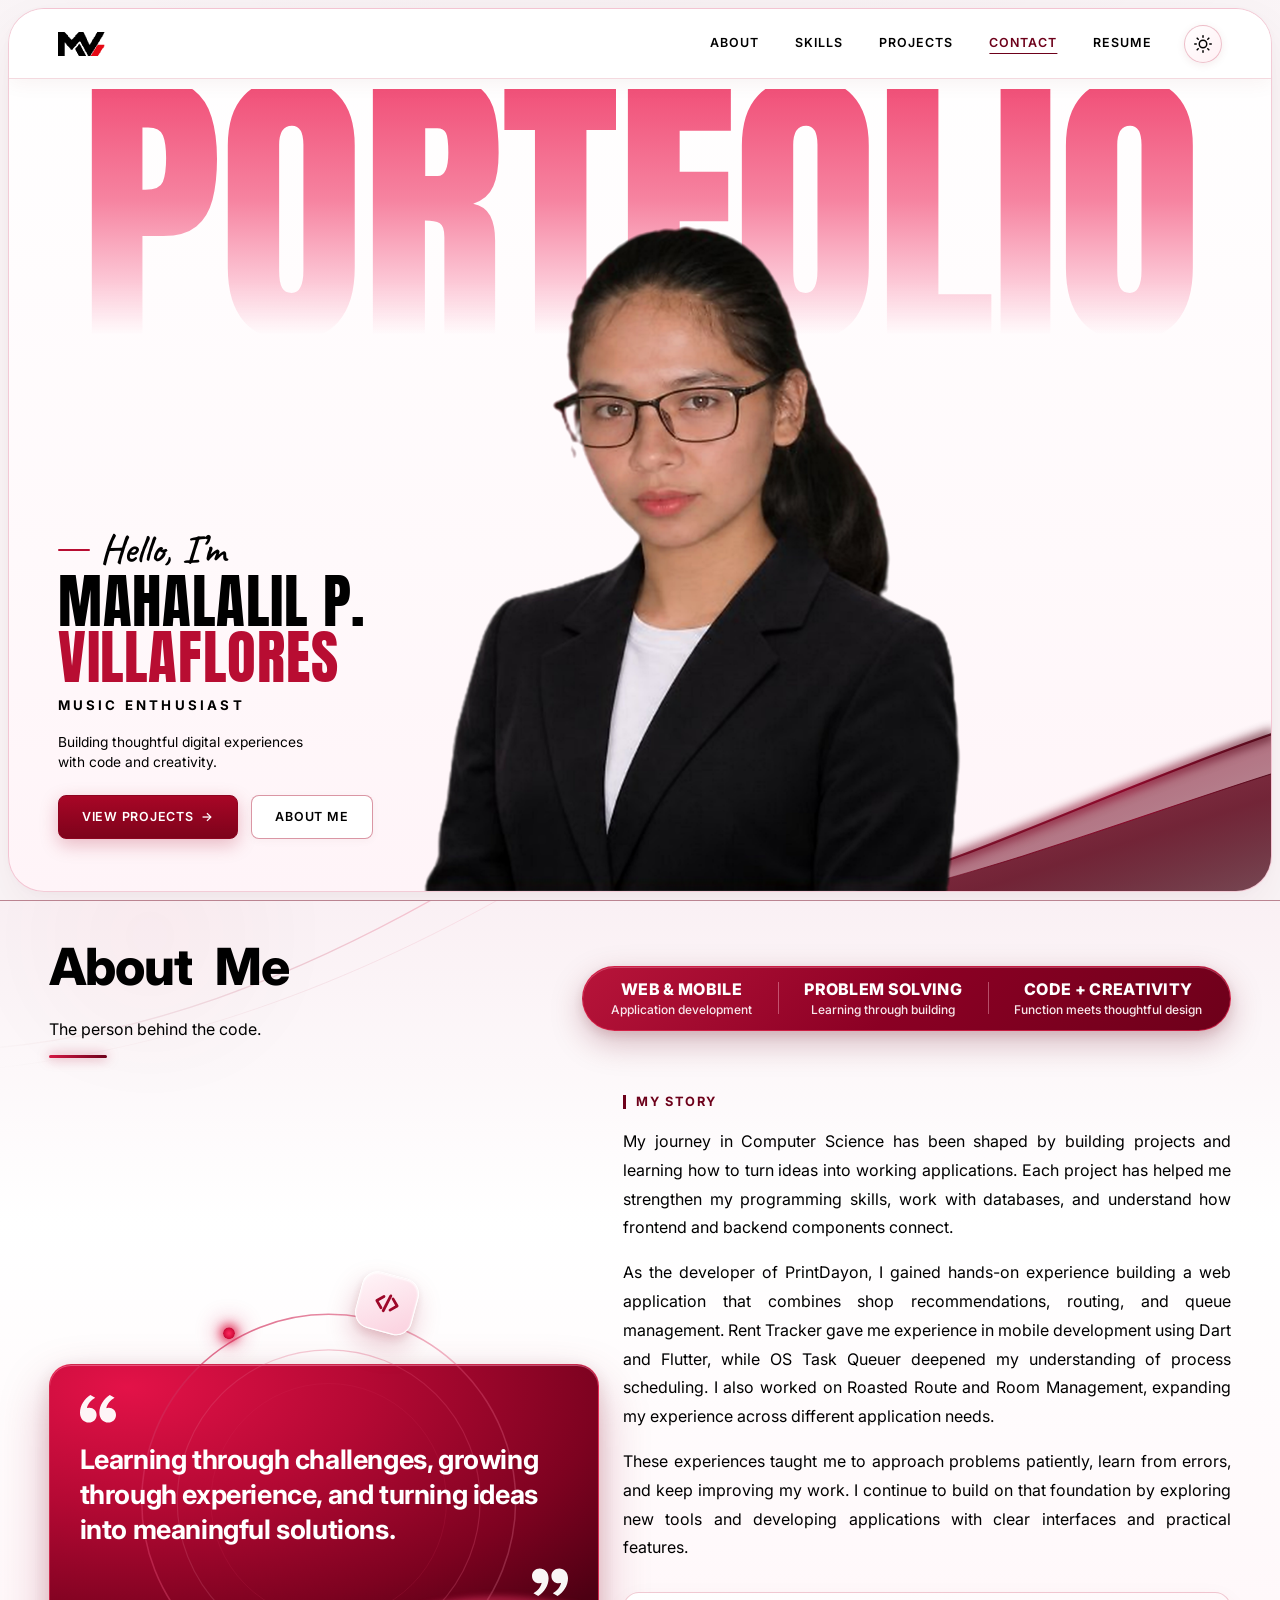
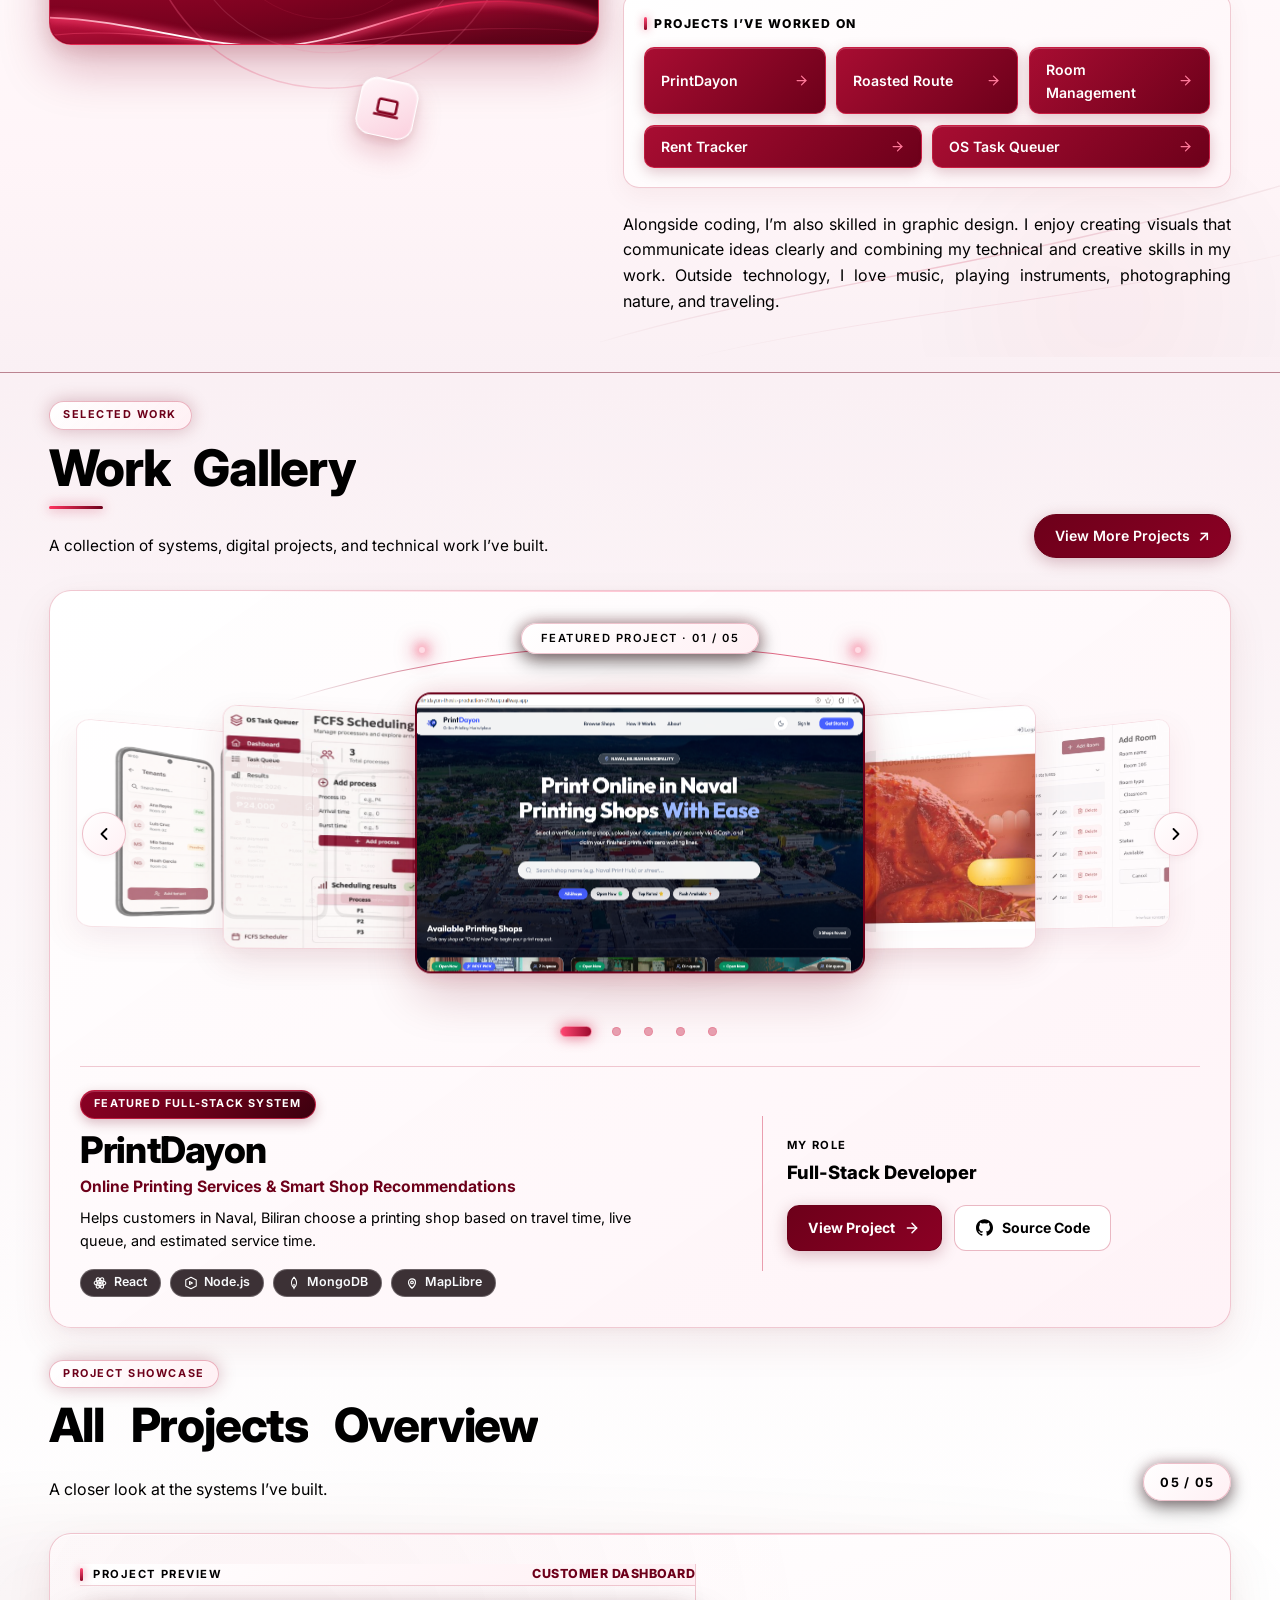
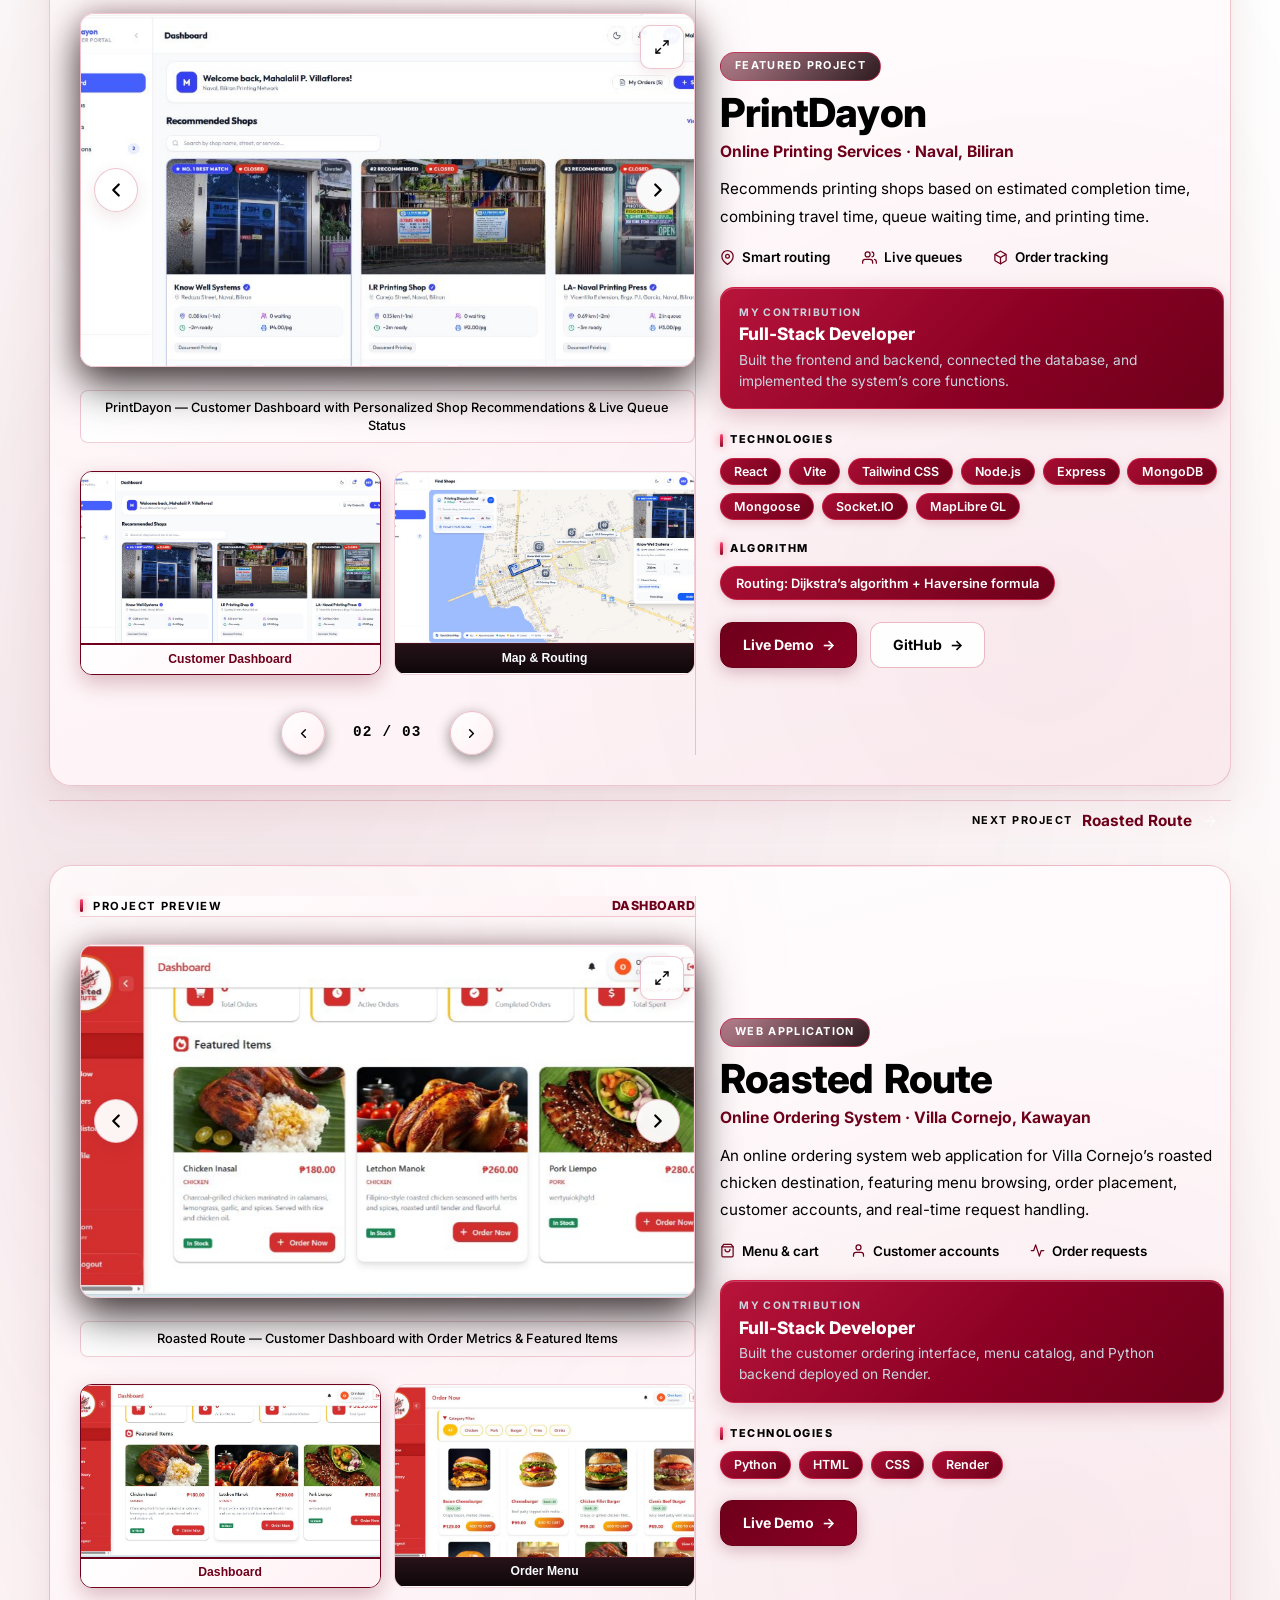
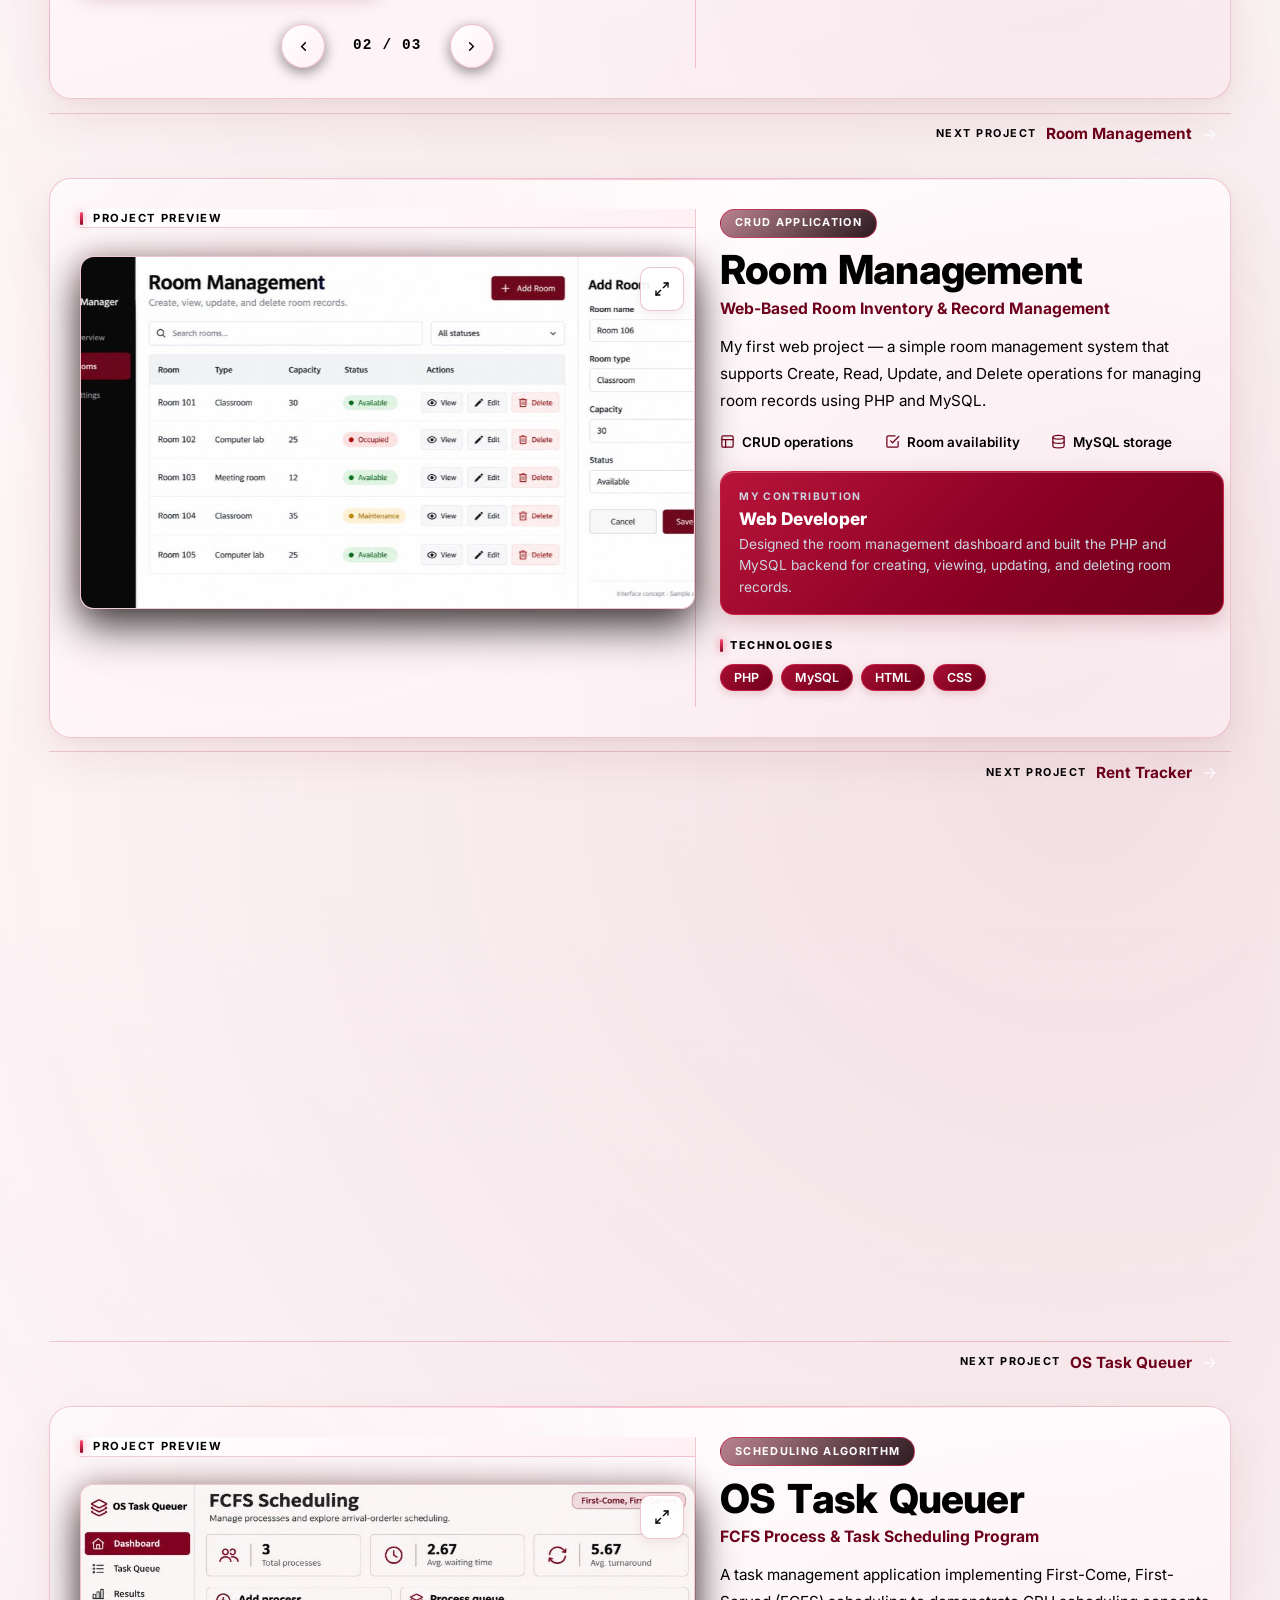
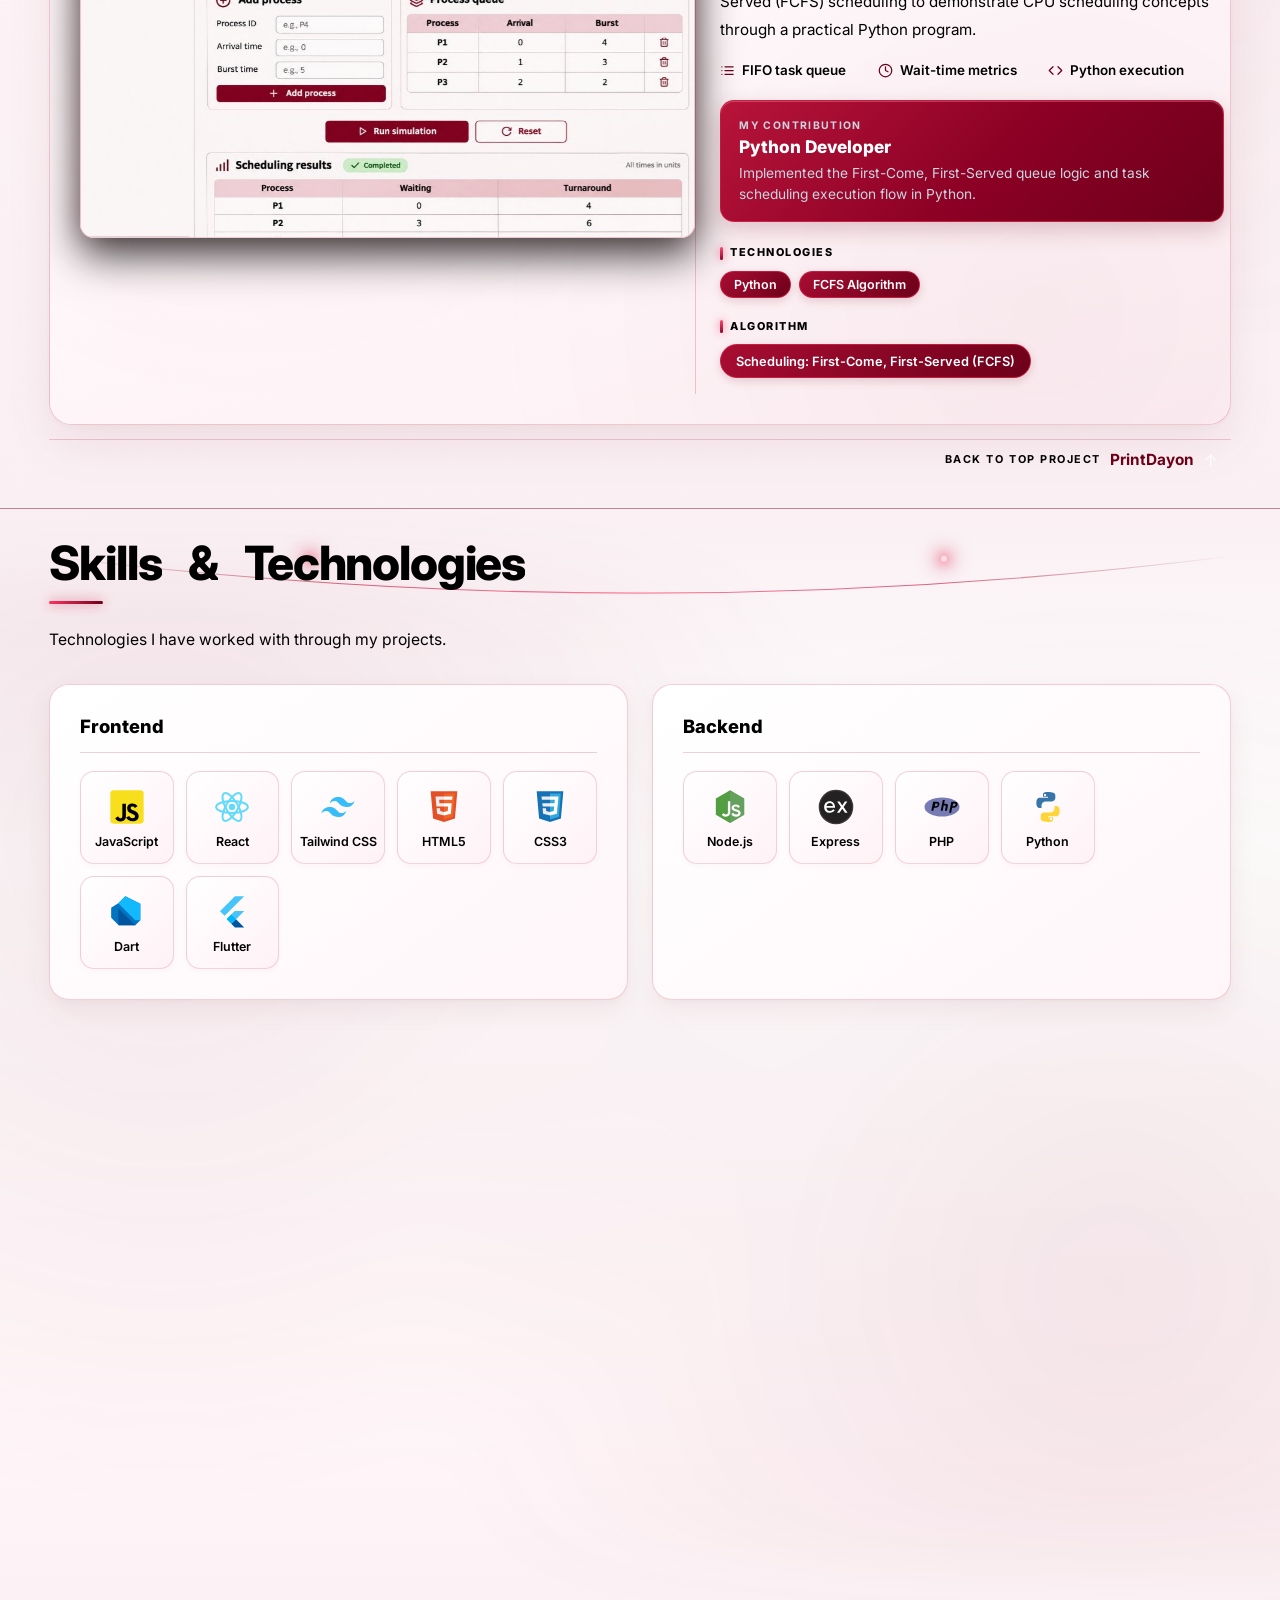
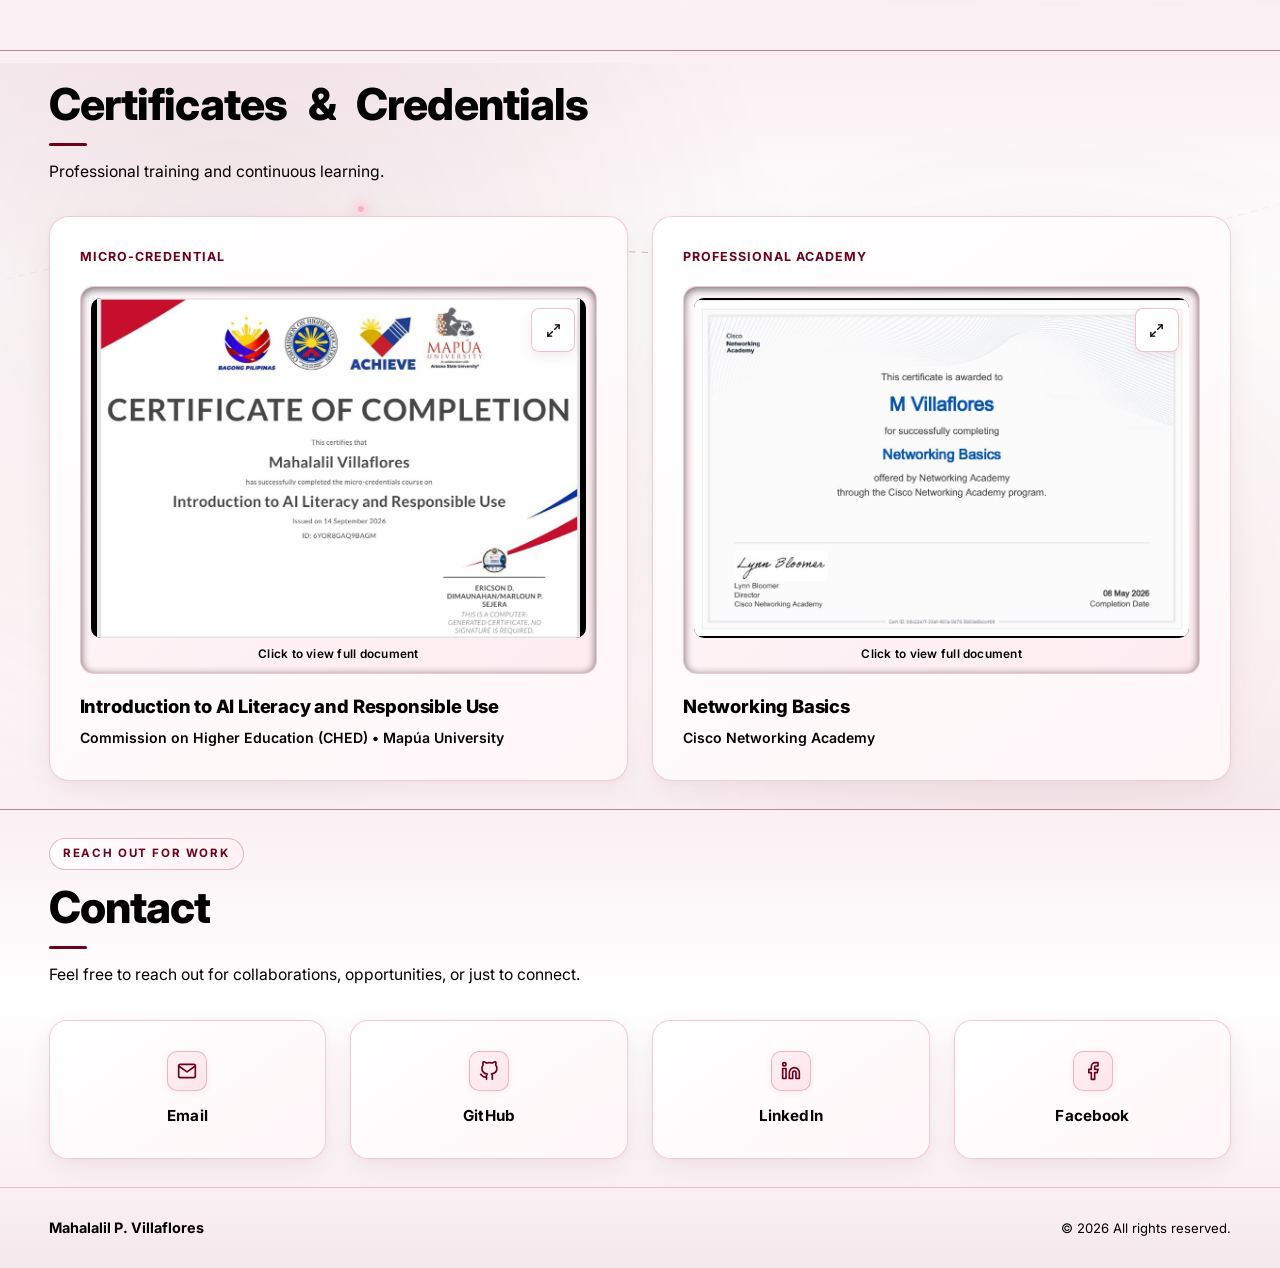
==== portfolio/index.html @ fc564a7d "Remove </> icon box from project contribution cards" ====
<!DOCTYPE html>
<html lang="en">

<head>
  <meta charset="UTF-8" />
  <script>
    (function () {
      try {
        var saved = localStorage.getItem('mpv-portfolio-theme');
        var theme = saved;
        if (!theme || (theme !== 'dark' && theme !== 'light')) {
          theme = window.matchMedia && window.matchMedia('(prefers-color-scheme: dark)').matches ? 'dark' : 'light';
        }
        document.documentElement.setAttribute('data-theme', theme);
      } catch (e) {
        document.documentElement.setAttribute('data-theme', 'dark');
      }
    })();
  </script>
  <meta name="viewport" content="width=device-width, initial-scale=1.0" />
  <meta name="description"
    content="Portfolio of Mahalalil P. Villaflores — Aspiring Full-Stack Web Developer and BS Computer Science student at Biliran Province State University." />
  <title>Mahalalil P. Villaflores | Aspiring Full-Stack Developer</title>

  <!-- Open Graph / Facebook / Messenger -->
  <meta property="og:type" content="website" />
  <meta property="og:site_name" content="Mahalalil Villaflores Portfolio" />
  <meta property="og:url" content="https://myportfolio-mahalalil.vercel.app/" />
  <meta property="og:title" content="Mahalalil P. Villaflores | Aspiring Full-Stack Developer" />
  <meta property="og:description"
    content="Fourth-year Computer Science student with hands-on project experience building web and mobile applications." />
  <meta property="og:image" content="https://myportfolio-mahalalil.vercel.app/assets/images/og-preview.jpg" />
  <meta property="og:image:secure_url"
    content="https://myportfolio-mahalalil.vercel.app/assets/images/og-preview.jpg" />
  <meta property="og:image:width" content="1200" />
  <meta property="og:image:height" content="630" />
  <meta property="og:image:type" content="image/jpeg" />
  <link rel="image_src" href="https://myportfolio-mahalalil.vercel.app/assets/images/og-preview.jpg" />

  <!-- Twitter / X -->
  <meta name="twitter:card" content="summary_large_image" />
  <meta name="twitter:url" content="https://myportfolio-mahalalil.vercel.app/" />
  <meta name="twitter:title" content="Mahalalil P. Villaflores | Aspiring Full-Stack Developer" />
  <meta name="twitter:description"
    content="Fourth-year Computer Science student with hands-on project experience building web and mobile applications." />
  <meta name="twitter:image" content="https://myportfolio-mahalalil.vercel.app/assets/images/og-preview.jpg" />

  <link rel="preconnect" href="https://fonts.googleapis.com" />
  <link rel="preconnect" href="https://fonts.gstatic.com" crossorigin />
  <link
    href="https://fonts.googleapis.com/css2?family=Bebas+Neue&family=Anton&family=Caveat:wght@500;600&family=Inter:wght@400;500;600;700;800&display=swap"
    rel="stylesheet" />
  <link rel="icon" type="image/svg+xml" href="assets/images/favicon.svg" />
  <link rel="stylesheet" href="css/style.css" />
</head>

<body>

  <div class="scroll-progress-bar" id="scrollProgressBar" aria-hidden="true"></div>

  <a class="skip-link" href="#main-content">Skip to main content</a>

  <div class="hero-frame" id="home">
    <header class="site-header">
      <nav class="nav" aria-label="Main navigation">

        <div class="nav__brand">
          <a class="nav__brand-link" href="#home" aria-label="Mahalalil Villaflores — go to home section">
            <span class="nav__logo-wrap">
              <svg class="nav__logo-svg" viewBox="0 0 84 43" fill="none" xmlns="http://www.w3.org/2000/svg"
                aria-hidden="true">
                <path class="nav__logo-white"
                  d="M0 0h12v1h-12zM37 0h9v1h-9zM70 0h13v1h-13zM0 1h13v1h-13zM36 1h10v1h-10zM70 1h13v1h-13zM0 2h14v1h-14zM35 2h12v1h-12zM69 2h13v1h-13zM0 3h15v1h-15zM34 3h13v1h-13zM68 3h14v1h-14zM0 4h16v1h-16zM33 4h15v1h-15zM68 4h13v1h-13zM0 5h17v1h-17zM32 5h16v1h-16zM67 5h14v1h-14zM0 6h18v1h-18zM31 6h18v1h-18zM67 6h13v1h-13zM0 7h18v1h-18zM31 7h18v1h-18zM66 7h14v1h-14zM0 8h19v1h-19zM30 8h20v1h-20zM66 8h13v1h-13zM0 9h20v1h-20zM29 9h21v1h-21zM65 9h13v1h-13zM0 10h21v1h-21zM28 10h23v1h-23zM64 10h14v1h-14zM0 11h22v1h-22zM27 11h24v1h-24zM64 11h13v1h-13zM0 12h23v1h-23zM26 12h26v1h-26zM63 12h13v1h-13zM0 13h24v1h-24zM25 13h27v1h-27zM62 13h14v1h-14zM0 14h52v1h-52zM62 14h13v1h-13zM0 15h53v1h-53zM61 15h14v1h-14zM0 16h53v1h-53zM61 16h13v1h-13zM0 17h38v1h-38zM40 17h14v1h-14zM60 17h14v1h-14zM0 18h37v1h-37zM41 18h13v1h-13zM60 18h13v1h-13zM0 19h12v1h-12zM13 19h23v1h-23zM41 19h14v1h-14zM59 19h13v1h-13zM0 20h12v1h-12zM14 20h21v1h-21zM42 20h13v1h-13zM58 20h14v1h-14zM0 21h12v1h-12zM15 21h19v1h-19zM38 21h1v1h-1zM42 21h14v1h-14zM58 21h13v1h-13zM0 22h12v1h-12zM15 22h18v1h-18zM37 22h2v1h-2zM43 22h13v1h-13zM57 22h14v1h-14zM0 23h12v1h-12zM16 23h17v1h-17zM36 23h4v1h-4zM43 23h27v1h-27zM0 24h12v1h-12zM17 24h15v1h-15zM36 24h5v1h-5zM44 24h25v1h-25zM0 25h12v1h-12zM18 25h13v1h-13zM35 25h6v1h-6zM45 25h24v1h-24zM0 26h12v1h-12zM19 26h11v1h-11zM34 26h8v1h-8zM45 26h23v1h-23zM0 27h12v1h-12zM20 27h9v1h-9zM33 27h9v1h-9zM46 27h21v1h-21zM0 28h12v1h-12zM21 28h7v1h-7zM32 28h11v1h-11zM46 28h21v1h-21zM0 29h12v1h-12zM22 29h5v1h-5zM31 29h12v1h-12zM47 29h19v1h-19zM0 30h12v1h-12zM22 30h5v1h-5zM31 30h13v1h-13zM47 30h19v1h-19zM0 31h12v1h-12zM23 31h3v1h-3zM31 31h13v1h-13zM48 31h17v1h-17zM0 32h12v1h-12zM32 32h13v1h-13zM48 32h16v1h-16zM0 33h12v1h-12zM32 33h13v1h-13zM49 33h15v1h-15zM0 34h12v1h-12zM33 34h13v1h-13zM49 34h14v1h-14zM0 35h12v1h-12zM33 35h14v1h-14zM50 35h12v1h-12zM0 36h12v1h-12zM34 36h13v1h-13zM51 36h11v1h-11zM0 37h12v1h-12zM34 37h14v1h-14zM51 37h10v1h-10zM0 38h12v1h-12zM35 38h13v1h-13zM52 38h8v1h-8zM0 39h12v1h-12zM36 39h13v1h-13zM52 39h8v1h-8zM0 40h12v1h-12zM36 40h13v1h-13zM53 40h6v1h-6zM0 41h12v1h-12zM37 41h13v1h-13zM53 41h6v1h-6zM0 42h12v1h-12zM37 42h13v1h-13zM54 42h4v1h-4z" />
                <path class="nav__logo-accent"
                  d="M71 23h12v1h-12zM70 24h13v1h-13zM69 25h14v1h-14zM69 26h13v1h-13zM68 27h14v1h-14zM68 28h13v1h-13zM67 29h13v1h-13zM66 30h13v1h-13zM66 31h13v1h-13zM65 32h13v1h-13zM64 33h13v1h-13zM64 34h13v1h-13zM63 35h13v1h-13zM63 36h13v1h-13zM62 37h13v1h-13zM61 38h13v1h-13zM61 39h13v1h-13zM60 40h13v1h-13zM59 41h13v1h-13zM59 42h13v1h-13z" />
              </svg>
            </span>
            <span class="nav__brand-divider" aria-hidden="true"></span>
            <span class="nav__brand-name">PORTFOLIO</span>
          </a>
        </div>

        <div class="nav__actions">
          <ul class="nav__menu" id="navMenu">
            <li><a class="nav__link active" href="#about">ABOUT</a></li>
            <li><a class="nav__link" href="#skills">SKILLS</a></li>
            <li><a class="nav__link" href="#projects">PROJECTS</a></li>
            <li><a class="nav__link" href="#contact">CONTACT</a></li>
            <li><a class="nav__link" href="resume.html">RESUME</a></li>
            <li class="nav__cta-item">
              <button class="nav__theme-toggle" id="themeToggle" type="button"
                aria-label="Switch to light mode" title="Switch to light mode">
                <svg class="theme-toggle__icon theme-toggle__icon--moon" width="18" height="18" viewBox="0 0 24 24"
                  fill="none" stroke="currentColor" stroke-width="2" stroke-linecap="round" stroke-linejoin="round"
                  aria-hidden="true">
                  <path d="M21 12.79A9 9 0 1 1 11.21 3 7 7 0 0 0 21 12.79z"></path>
                </svg>
                <svg class="theme-toggle__icon theme-toggle__icon--sun" width="18" height="18" viewBox="0 0 24 24"
                  fill="none" stroke="currentColor" stroke-width="2" stroke-linecap="round" stroke-linejoin="round"
                  aria-hidden="true">
                  <circle cx="12" cy="12" r="5"></circle>
                  <line x1="12" y1="1" x2="12" y2="3"></line>
                  <line x1="12" y1="21" x2="12" y2="23"></line>
                  <line x1="4.22" y1="4.22" x2="5.64" y2="5.64"></line>
                  <line x1="18.36" y1="18.36" x2="19.78" y2="19.78"></line>
                  <line x1="1" y1="12" x2="3" y2="12"></line>
                  <line x1="21" y1="12" x2="23" y2="12"></line>
                  <line x1="4.22" y1="19.78" x2="5.64" y2="18.36"></line>
                  <line x1="18.36" y1="5.64" x2="19.78" y2="4.22"></line>
                </svg>
              </button>
            </li>
          </ul>

          <button class="nav__toggle" id="navToggle" type="button" aria-expanded="false" aria-controls="navMenu"
            aria-label="Open navigation menu">
            <span class="hamburger" aria-hidden="true"></span>
          </button>
        </div>

      </nav>
    </header>

    <section class="hero" aria-labelledby="hero-heading">
      <!-- Deep burgundy wave line element (bottom-right, clear of portrait) -->
      <svg class="hero__wave" viewBox="0 0 1440 220" preserveAspectRatio="none" aria-hidden="true">
        <defs>
          <linearGradient id="heroWaveGrad" x1="0" y1="1" x2="1" y2="0">
            <stop offset="0" stop-color="#6d001a" stop-opacity="0"></stop>
            <stop offset="0.22" stop-color="#6d001a" stop-opacity="0.92"></stop>
            <stop offset="0.65" stop-color="#8b0024" stop-opacity="1"></stop>
            <stop offset="1" stop-color="#4a0011" stop-opacity="0.98"></stop>
          </linearGradient>
          <linearGradient id="heroWaveFill" x1="0" y1="0" x2="0" y2="1">
            <stop offset="0" stop-color="#6d001a" stop-opacity="0.58"></stop>
            <stop offset="1" stop-color="#3a000d" stop-opacity="0"></stop>
          </linearGradient>
          <linearGradient id="heroWaveLight1" x1="0" y1="0" x2="1" y2="1">
            <stop offset="0" stop-color="#8b0024" stop-opacity="0.28"></stop>
            <stop offset="0.55" stop-color="#6d001a" stop-opacity="0.52"></stop>
            <stop offset="1" stop-color="#4a0011" stop-opacity="0.35"></stop>
          </linearGradient>
          <linearGradient id="heroWaveLight2" x1="0" y1="0" x2="1" y2="1">
            <stop offset="0" stop-color="#6d001a" stop-opacity="0.45"></stop>
            <stop offset="0.6" stop-color="#580015" stop-opacity="0.72"></stop>
            <stop offset="1" stop-color="#3b000e" stop-opacity="0.55"></stop>
          </linearGradient>
        </defs>
        <path class="hero__wave-fill" d="M 965 220 C 1105 182, 1265 105, 1440 46 L 1440 220 Z" fill="url(#heroWaveFill)"></path>
        <path class="hero__wave-light hero__wave-light--back" d="M 965 220 C 1105 182, 1265 105, 1440 46 L 1440 220 Z" fill="url(#heroWaveLight1)"></path>
        <path class="hero__wave-light hero__wave-light--front" d="M 1015 220 C 1145 190, 1295 135, 1440 90 L 1440 220 Z" fill="url(#heroWaveLight2)"></path>
        <path class="hero__wave-line hero__wave-line--glow" d="M 965 220 C 1105 182, 1265 105, 1440 46" stroke="url(#heroWaveGrad)"></path>
        <path class="hero__wave-line" d="M 965 220 C 1105 182, 1265 105, 1440 46" stroke="url(#heroWaveGrad)"></path>
        <path class="hero__wave-line hero__wave-line--thin" d="M 1015 220 C 1145 190, 1295 135, 1440 90" stroke="url(#heroWaveGrad)"></path>
      </svg>

      <div class="hero__bg-word-mask" aria-hidden="true">
        <div class="hero__bg-word" id="heroBgWord">
          <span class="hero__bg-char">P</span><span class="hero__bg-char">O</span><span
            class="hero__bg-char">R</span><span class="hero__bg-char">T</span><span class="hero__bg-char">F</span><span
            class="hero__bg-char">O</span><span class="hero__bg-char">L</span><span class="hero__bg-char">I</span><span
            class="hero__bg-char">O</span>
        </div>
      </div>

      <div class="hero__stage">

        <div class="hero__intro">
          <p class="hero__greeting">
            <span class="hero__greeting-dash" aria-hidden="true"></span>
            <span>Hello, I&rsquo;m</span>
          </p>

          <h1 class="hero__name" id="hero-heading">
            <span class="sr-only">MAHALALIL P. VILLAFLORES</span>
            <span class="hero__name-visual" aria-hidden="true">
              <span class="hero__name-line">
                <span class="hero__char">M</span><span class="hero__char">A</span><span class="hero__char">H</span><span
                  class="hero__char">A</span><span class="hero__char">L</span><span class="hero__char">A</span><span
                  class="hero__char">L</span><span class="hero__char">I</span><span class="hero__char">L</span><span
                  class="hero__char hero__char--space">&nbsp;</span><span class="hero__char">P</span><span
                  class="hero__char">.</span>
              </span>
              <span class="hero__name-line hero__name-line--accent">
                <span class="hero__char">V</span><span class="hero__char">I</span><span class="hero__char">L</span><span
                  class="hero__char">L</span><span class="hero__char">A</span><span class="hero__char">F</span><span
                  class="hero__char">L</span><span class="hero__char">O</span><span class="hero__char">R</span><span
                  class="hero__char">E</span><span class="hero__char">S</span>
              </span>
            </span>
          </h1>

          <p class="hero__role" aria-label="ASPIRING FULL-STACK DEVELOPER">
            <span class="hero__role-text" id="heroRoleText" aria-hidden="true">ASPIRING FULL-STACK DEVELOPER</span><span
              class="hero__role-cursor" id="heroRoleCursor" aria-hidden="true"></span>
          </p>

          <p class="hero__desc">
            Building thoughtful digital experiences<br />
            with code and creativity.
          </p>

          <div class="hero__actions">
            <a class="hero__btn hero__btn--primary" href="#projects">
              <span>VIEW PROJECTS</span>
              <span class="hero__btn-arrow" aria-hidden="true">&rarr;</span>
            </a>
            <a class="hero__btn hero__btn--outline" href="#about">
              <span class="hero__btn-play" aria-hidden="true">
                <svg width="10" height="10" viewBox="0 0 24 24" fill="currentColor">
                  <polygon points="6 4 20 12 6 20 6 4"></polygon>
                </svg>
              </span>
              <span>ABOUT ME</span>
            </a>
          </div>
        </div>

        <div class="hero__portrait-wrap">
          <img class="hero__portrait" src="assets/images/profile-cutout.png"
            alt="Portrait of Mahalalil P. Villaflores" width="836" height="1020" loading="eager" />
        </div>

      </div>
    </section>
  </div>

  <main id="main-content">

    <section class="section about" id="about" aria-labelledby="about-heading">
      <div class="about__ambient" aria-hidden="true">
        <div class="about__glow-orb about__glow-orb--tl"></div>
        <div class="about__glow-orb about__glow-orb--br"></div>
        <svg class="about__bg-wave about__bg-wave--tl" viewBox="0 0 600 220" fill="none" preserveAspectRatio="none">
          <path d="M-40 190 C 140 180, 320 110, 520 -20" stroke="url(#aboutWaveGrad1)" stroke-width="1.5" />
          <path d="M-40 215 C 160 195, 350 130, 560 0" stroke="url(#aboutWaveGrad1)" stroke-width="0.8"
            opacity="0.55" />
          <defs>
            <linearGradient id="aboutWaveGrad1" x1="0%" y1="100%" x2="100%" y2="0%">
              <stop offset="0%" stop-color="#6d001a" stop-opacity="0" />
              <stop offset="55%" stop-color="#b8143a" stop-opacity="0.55" />
              <stop offset="100%" stop-color="#ff4d79" stop-opacity="0.85" />
            </linearGradient>
          </defs>
        </svg>
        <svg class="about__bg-wave about__bg-wave--br" viewBox="0 0 700 260" fill="none" preserveAspectRatio="none">
          <path d="M-20 250 C 180 180, 420 160, 720 60" stroke="url(#aboutWaveGrad2)" stroke-width="1.5" />
          <path d="M80 265 C 280 210, 480 200, 720 140" stroke="url(#aboutWaveGrad2)" stroke-width="1" opacity="0.5" />
          <defs>
            <linearGradient id="aboutWaveGrad2" x1="0%" y1="100%" x2="100%" y2="0%">
              <stop offset="0%" stop-color="#6d001a" stop-opacity="0" />
              <stop offset="50%" stop-color="#c91842" stop-opacity="0.6" />
              <stop offset="100%" stop-color="#6d001a" stop-opacity="0.15" />
            </linearGradient>
          </defs>
        </svg>
      </div>

      <div class="container about__container">

        <div class="about__header-row" data-about-reveal>
          <div class="about__header-left">
            <h2 class="about__heading" id="about-heading" data-about-heading>
              <span class="sr-only">About Me</span>
              <span class="about-word-mask" aria-hidden="true"><span class="about-word"
                  data-word-idx="0">About</span></span>
              <span class="about-word-mask" aria-hidden="true"><span class="about-word"
                  data-word-idx="1">Me</span></span>
            </h2>
            <p class="about__subtitle">The person behind the code.</p>
            <span class="about__header-line" aria-hidden="true"></span>
          </div>

          <div class="about__stats-strip" aria-label="Key developer focus areas">
            <div class="about__stat-item">
              <span class="about__stat-val">WEB &amp; MOBILE</span>
              <span class="about__stat-lbl">Application development</span>
            </div>
            <span class="about__stat-divider" aria-hidden="true"></span>
            <div class="about__stat-item">
              <span class="about__stat-val">PROBLEM SOLVING</span>
              <span class="about__stat-lbl">Learning through building</span>
            </div>
            <span class="about__stat-divider" aria-hidden="true"></span>
            <div class="about__stat-item">
              <span class="about__stat-val">CODE + CREATIVITY</span>
              <span class="about__stat-lbl">Function meets thoughtful design</span>
            </div>
          </div>
        </div>

        <div class="about__main-grid">

          <div class="about__statement-card" data-about-reveal>
            <!-- Outer Concentric Orbit Rings, Glowing Dot & Floating 3D Icon Badges -->
            <div class="about__statement-backdrop" aria-hidden="true">
              <svg class="about__rings-svg" viewBox="0 0 460 460" fill="none">
                <defs>
                  <linearGradient id="aboutRingOuter" x1="0%" y1="0%" x2="100%" y2="100%">
                    <stop offset="0%" stop-color="#c9184a" stop-opacity="0.78" />
                    <stop offset="50%" stop-color="#e05277" stop-opacity="0.38" />
                    <stop offset="100%" stop-color="#f4a2b8" stop-opacity="0.22" />
                  </linearGradient>
                  <linearGradient id="aboutRingMid" x1="100%" y1="0%" x2="0%" y2="100%">
                    <stop offset="0%" stop-color="#d43860" stop-opacity="0.36" />
                    <stop offset="100%" stop-color="#f29cb3" stop-opacity="0.15" />
                  </linearGradient>
                </defs>
                <circle class="about__ring about__ring--outer" cx="235" cy="230" r="200" stroke="url(#aboutRingOuter)" stroke-width="1.6" />
                <circle class="about__ring about__ring--mid" cx="235" cy="230" r="162" stroke="url(#aboutRingMid)" stroke-width="1.2" />
                <circle class="about__ring about__ring--inner" cx="235" cy="230" r="126" stroke="rgba(212, 56, 96, 0.16)" stroke-width="1" />
              </svg>

              <!-- Glowing crimson dot on upper-left outer ring -->
              <span class="about__ring-dot"></span>

              <!-- Top floating 3D badge: Code </> -->
              <div class="about__float-badge about__float-badge--code">
                <svg width="28" height="28" viewBox="0 0 24 24" fill="none" stroke="currentColor" stroke-width="2.4" stroke-linecap="round" stroke-linejoin="round">
                  <polyline points="8 7 3 12 8 17"></polyline>
                  <polyline points="16 7 21 12 16 17"></polyline>
                  <line x1="13.5" y1="5" x2="10.5" y2="19"></line>
                </svg>
              </div>

              <!-- Bottom floating 3D badge: Laptop -->
              <div class="about__float-badge about__float-badge--laptop">
                <svg width="28" height="28" viewBox="0 0 24 24" fill="none" stroke="currentColor" stroke-width="2.1" stroke-linecap="round" stroke-linejoin="round">
                  <rect x="4" y="5" width="16" height="11" rx="1.8"></rect>
                  <path d="M2 18.5h20"></path>
                </svg>
              </div>
            </div>

            <!-- Clipped Card Surface: Rich Crimson-Burgundy Gradient, Shimmer & Glowing S-Wave -->
            <div class="about__statement-surface" aria-hidden="true">
              <span class="about__shimmer"></span>

              <div class="about__orbit">
                <svg class="about__orbit-svg" viewBox="0 0 600 130" fill="none" preserveAspectRatio="none">
                  <defs>
                    <linearGradient id="aboutCardWaveFill" x1="0%" y1="0%" x2="100%" y2="100%">
                      <stop offset="0%" stop-color="#ff2a5f" stop-opacity="0.65" />
                      <stop offset="45%" stop-color="#c9103e" stop-opacity="0.45" />
                      <stop offset="100%" stop-color="#4d0013" stop-opacity="0.2" />
                    </linearGradient>
                    <linearGradient id="aboutCardWaveLine" x1="0%" y1="0%" x2="100%" y2="0%">
                      <stop offset="0%" stop-color="#ff8da8" stop-opacity="0.85" />
                      <stop offset="22%" stop-color="#ffffff" stop-opacity="1" />
                      <stop offset="48%" stop-color="#ffd1dc" stop-opacity="0.98" />
                      <stop offset="72%" stop-color="#ff2e63" stop-opacity="0.85" />
                      <stop offset="100%" stop-color="#9e082a" stop-opacity="0.25" />
                    </linearGradient>
                    <linearGradient id="aboutCardWaveSub" x1="0%" y1="0%" x2="100%" y2="0%">
                      <stop offset="0%" stop-color="#ff4772" stop-opacity="0.35" />
                      <stop offset="45%" stop-color="#ff8da8" stop-opacity="0.6" />
                      <stop offset="100%" stop-color="#b80938" stop-opacity="0.15" />
                    </linearGradient>
                  </defs>
                  <!-- Wave fill area at bottom of card -->
                  <path class="about__card-wave-fill" d="M0 74 C 95 78, 175 118, 255 112 C 335 106, 405 46, 505 52 C 550 55, 580 65, 600 74 L600 130 L0 130 Z" fill="url(#aboutCardWaveFill)" />
                  <!-- Secondary subtle wave curve -->
                  <path class="about__card-wave-sub" d="M0 98 C 110 84, 190 120, 275 114 C 360 108, 435 76, 600 94" stroke="url(#aboutCardWaveSub)" stroke-width="1.4" />
                  <!-- Soft glow behind main wave line -->
                  <path class="about__card-wave-glow" d="M0 74 C 95 78, 175 118, 255 112 C 335 106, 405 46, 505 52 C 550 55, 580 65, 600 74" stroke="#ff2a5f" stroke-width="7" stroke-linecap="round" />
                  <!-- Main bright glowing S-wave line -->
                  <path class="about__card-wave-line" d="M0 74 C 95 78, 175 118, 255 112 C 335 106, 405 46, 505 52 C 550 55, 580 65, 600 74" stroke="url(#aboutCardWaveLine)" stroke-width="2.4" stroke-linecap="round" />
                </svg>
              </div>
            </div>

            <div class="about__statement-inner">
              <span class="about__quote-mark" aria-hidden="true">
                <svg width="36" height="28" viewBox="0 0 36 28" fill="currentColor">
                  <path
                    d="M10.4 0C4.6 3.8 0 10.2 0 17.8C0 23.8 3.9 27.6 8.8 27.6C13.3 27.6 16.6 24.4 16.6 20C16.6 15.6 13.4 12.7 9.4 12.7C8.5 12.7 7.4 13 6.9 13.2C7.6 9.1 11.1 5.1 15.2 2.7L10.4 0ZM29.8 0C24 3.8 19.4 10.2 19.4 17.8C19.4 23.8 23.3 27.6 28.2 27.6C32.7 27.6 36 24.4 36 20C36 15.6 32.8 12.7 28.8 12.7C27.9 12.7 26.8 13 26.3 13.2C27 9.1 30.5 5.1 34.6 2.7L29.8 0Z" />
                </svg>
              </span>

              <h3 class="about__statement-title">
                Learning through challenges, growing through experience, and turning ideas into meaningful solutions.
              </h3>

              <span class="about__quote-mark about__quote-mark--closing" aria-hidden="true">
                <svg width="36" height="28" viewBox="0 0 36 28" fill="currentColor">
                  <path transform="rotate(180 18 14)"
                    d="M10.4 0C4.6 3.8 0 10.2 0 17.8C0 23.8 3.9 27.6 8.8 27.6C13.3 27.6 16.6 24.4 16.6 20C16.6 15.6 13.4 12.7 9.4 12.7C8.5 12.7 7.4 13 6.9 13.2C7.6 9.1 11.1 5.1 15.2 2.7L10.4 0ZM29.8 0C24 3.8 19.4 10.2 19.4 17.8C19.4 23.8 23.3 27.6 28.2 27.6C32.7 27.6 36 24.4 36 20C36 15.6 32.8 12.7 28.8 12.7C27.9 12.7 26.8 13 26.3 13.2C27 9.1 30.5 5.1 34.6 2.7L29.8 0Z" />
                </svg>
              </span>
            </div>
          </div>

          <div class="about__story-col" data-about-reveal>
            <p class="about__story-label">MY STORY</p>

            <p class="about__story-text">
              My journey in Computer Science has been shaped by building projects and learning how to turn ideas into
              working applications. Each project has helped me strengthen my programming skills, work with databases,
              and understand how frontend and backend components connect.
            </p>

            <p class="about__story-text">
              As the developer of PrintDayon, I gained hands-on experience building a web application that combines shop
              recommendations, routing, and queue management. Rent Tracker gave me experience in mobile development
              using Dart and Flutter, while OS Task Queuer deepened my understanding of process scheduling. I also
              worked on Roasted Route and Room Management, expanding my experience across different application needs.
            </p>

            <p class="about__story-text">
              These experiences taught me to approach problems patiently, learn from errors, and keep improving my work.
              I continue to build on that foundation by exploring new tools and developing applications with clear
              interfaces and practical features.
            </p>

            <div class="about__project-pills-wrap">
              <div class="about__project-pills-label">
                <span class="project-featured__accent-bar" aria-hidden="true"></span>
                <span>PROJECTS I&rsquo;VE WORKED ON</span>
              </div>
              <div class="about__project-pills" role="list" aria-label="Projects I&rsquo;ve worked on">
                <a class="about__project-pill" role="listitem" href="#project-printdayon">
                  <span>PrintDayon</span>
                  <svg class="about__pill-arrow" width="15" height="15" viewBox="0 0 24 24" fill="none"
                    stroke="currentColor" stroke-width="2" stroke-linecap="round" stroke-linejoin="round"
                    aria-hidden="true">
                    <line x1="5" y1="12" x2="19" y2="12"></line>
                    <polyline points="12 5 19 12 12 19"></polyline>
                  </svg>
                </a>
                <a class="about__project-pill" role="listitem" href="#project-roasted-route">
                  <span>Roasted Route</span>
                  <svg class="about__pill-arrow" width="15" height="15" viewBox="0 0 24 24" fill="none"
                    stroke="currentColor" stroke-width="2" stroke-linecap="round" stroke-linejoin="round"
                    aria-hidden="true">
                    <line x1="5" y1="12" x2="19" y2="12"></line>
                    <polyline points="12 5 19 12 12 19"></polyline>
                  </svg>
                </a>
                <a class="about__project-pill" role="listitem" href="#project-room-management">
                  <span>Room Management</span>
                  <svg class="about__pill-arrow" width="15" height="15" viewBox="0 0 24 24" fill="none"
                    stroke="currentColor" stroke-width="2" stroke-linecap="round" stroke-linejoin="round"
                    aria-hidden="true">
                    <line x1="5" y1="12" x2="19" y2="12"></line>
                    <polyline points="12 5 19 12 12 19"></polyline>
                  </svg>
                </a>
                <a class="about__project-pill" role="listitem" href="#project-rent-tracker">
                  <span>Rent Tracker</span>
                  <svg class="about__pill-arrow" width="15" height="15" viewBox="0 0 24 24" fill="none"
                    stroke="currentColor" stroke-width="2" stroke-linecap="round" stroke-linejoin="round"
                    aria-hidden="true">
                    <line x1="5" y1="12" x2="19" y2="12"></line>
                    <polyline points="12 5 19 12 12 19"></polyline>
                  </svg>
                </a>
                <a class="about__project-pill" role="listitem" href="#project-task-queuer">
                  <span>OS Task Queuer</span>
                  <svg class="about__pill-arrow" width="15" height="15" viewBox="0 0 24 24" fill="none"
                    stroke="currentColor" stroke-width="2" stroke-linecap="round" stroke-linejoin="round"
                    aria-hidden="true">
                    <line x1="5" y1="12" x2="19" y2="12"></line>
                    <polyline points="12 5 19 12 12 19"></polyline>
                  </svg>
                </a>
              </div>
            </div>

            <p class="about__story-closing">
              Alongside coding, I&rsquo;m also skilled in graphic design. I enjoy creating visuals that communicate
              ideas clearly and combining my technical and creative skills in my work. Outside technology, I love music,
              playing instruments, photographing nature, and traveling.
            </p>
          </div>

        </div>
      </div>
    </section>

    <section class="section projects" id="projects" aria-labelledby="projects-heading">
      <div class="container">
        <div class="work-gallery__header" data-wg-reveal>
          <div class="work-gallery__header-left">
            <span class="work-gallery__pill">SELECTED WORK</span>
            <h2 class="work-gallery__heading" id="projects-heading" data-wg-heading>
              <span class="sr-only">Work Gallery</span>
              <span class="wg-word-mask" aria-hidden="true"><span class="wg-word" data-word-idx="0">Work</span></span>
              <span class="wg-word-mask" aria-hidden="true"><span class="wg-word"
                  data-word-idx="1">Gallery</span></span>
            </h2>
            <span class="work-gallery__header-line" aria-hidden="true"></span>
            <p class="work-gallery__subtitle">
              A collection of systems, digital projects, and technical work I&rsquo;ve built.
            </p>
          </div>
          <a class="work-gallery__more-btn" href="https://github.com/mahalalilvillaflores-jpg" target="_blank"
            rel="noopener noreferrer">
            <span>View More Projects</span>
            <span class="work-gallery__more-arrow" aria-hidden="true">&#8599;</span>
          </a>
        </div>

        <div class="work-gallery-wrap" data-wg-reveal>
          <div class="work-gallery" id="workGallery" role="region" aria-roledescription="carousel"
            aria-label="Featured Work Projects Carousel">
            <span class="work-gallery__shimmer" aria-hidden="true"></span>
            <div class="sr-only" id="wgLiveAnnouncer" aria-live="polite" aria-atomic="true"></div>

            <div class="work-gallery__top-bar">
              <div class="work-gallery__orbit" aria-hidden="true">
                <svg class="work-gallery__orbit-svg" viewBox="0 0 900 120" fill="none" preserveAspectRatio="none">
                  <path d="M 60 110 Q 450 -35 840 110" stroke="url(#wgOrbitGrad)" stroke-width="1.25" />
                  <defs>
                    <linearGradient id="wgOrbitGrad" x1="0%" y1="0%" x2="100%" y2="0%">
                      <stop offset="0%" stop-color="#6d001a" stop-opacity="0" />
                      <stop offset="25%" stop-color="#c81640" stop-opacity="0.65" />
                      <stop offset="50%" stop-color="#ff6b8b" stop-opacity="0.85" />
                      <stop offset="75%" stop-color="#c81640" stop-opacity="0.65" />
                      <stop offset="100%" stop-color="#6d001a" stop-opacity="0" />
                    </linearGradient>
                  </defs>
                </svg>
                <span class="work-gallery__orbit-dot work-gallery__orbit-dot--1"></span>
                <span class="work-gallery__orbit-dot work-gallery__orbit-dot--2"></span>
              </div>

              <div class="work-gallery__status-pill" id="wgStatusPill">
                FEATURED PROJECT &middot; 01 / 05
              </div>
            </div>

            <div class="work-gallery__viewport" id="wgViewport">
              <div class="work-gallery__center-glow" aria-hidden="true"></div>

              <button type="button" class="work-gallery__nav-btn work-gallery__nav-btn--prev" id="wgPrevBtn"
                aria-label="Previous project slide">
                <svg width="20" height="20" viewBox="0 0 24 24" fill="none" stroke="currentColor" stroke-width="2.2"
                  stroke-linecap="round" stroke-linejoin="round" aria-hidden="true">
                  <polyline points="15 18 9 12 15 6"></polyline>
                </svg>
              </button>

              <div class="work-gallery__stage" id="wgStage">
                <div class="wg-slide" data-index="0" data-pos="0" data-nav-title="PrintDayon"
                  data-status="FEATURED PROJECT" data-badge="FEATURED FULL-STACK SYSTEM" data-title="PrintDayon"
                  data-subtitle="Online Printing Services &amp; Smart Shop Recommendations"
                  data-desc="Helps customers in Naval, Biliran choose a printing shop based on travel time, live queue, and estimated service time."
                  data-tech="React,Node.js,MongoDB,MapLibre" data-role="Full-Stack Developer"
                  data-demo="https://printdayon-thesis-production-2f2a.up.railway.app/"
                  data-repo="https://github.com/mahalalilvillaflores-jpg/PrintDayonThesis"
                  data-gallery-src="assets/images/printdayon-screenshot.png"
                  data-gallery-caption="PrintDayon — Landing Page &amp; Verified Printing Shop Directory in Naval, Biliran"
                  role="group" aria-roledescription="slide" aria-label="1 of 5: PrintDayon" tabindex="0">
                  <div class="wg-slide__card">
                    <img src="assets/images/printdayon-screenshot.png"
                      alt="PrintDayon landing page and printing shop directory in Naval, Biliran" loading="eager"
                      width="900" height="506" draggable="false" />
                  </div>
                </div>

                <div class="wg-slide" data-index="1" data-pos="1" data-nav-title="Roasted Route"
                  data-status="WEB APPLICATION" data-badge="FULL-STACK WEB APPLICATION" data-title="Roasted Route"
                  data-subtitle="Online Food Ordering &amp; Real-Time Request System"
                  data-desc="An online ordering system web application for Villa Cornejo's roasted chicken destination, featuring menu browsing, order placement, customer accounts, and real-time request handling."
                  data-tech="Python,HTML5,CSS3,Render" data-role="Full-Stack Developer"
                  data-demo="https://roasted-route-5lw2.onrender.com/" data-repo=""
                  data-gallery-src="assets/images/roasted-route-screenshot.jpg"
                  data-gallery-caption="Roasted Route — Online Ordering System for Villa Cornejo's Roasted Chicken Destination"
                  role="group" aria-roledescription="slide" aria-label="2 of 5: Roasted Route" tabindex="-1">
                  <div class="wg-slide__card">
                    <img src="assets/images/roasted-route-screenshot.jpg"
                      alt="Roasted Route online food ordering platform homepage displaying roasted chicken hero banner"
                      loading="lazy" width="800" height="450" draggable="false" />
                  </div>
                </div>

                <div class="wg-slide" data-index="2" data-pos="2" data-nav-title="Room Management"
                  data-status="CRUD SYSTEM" data-badge="CRUD MANAGEMENT SYSTEM" data-title="Room Management"
                  data-subtitle="Room Inventory &amp; Record Management System"
                  data-desc="A web-based room management system supporting Create, Read, Update, and Delete (CRUD) operations for tracking room availability, capacities, and records."
                  data-tech="PHP,MySQL,HTML5,CSS3" data-role="Full-Stack Developer" data-demo="#project-room-management"
                  data-repo="" data-gallery-src="assets/images/room-management-screenshot.jpg"
                  data-gallery-caption="Room Management — PHP &amp; MySQL CRUD Application for Managing Room Records"
                  role="group" aria-roledescription="slide" aria-label="3 of 5: Room Management" tabindex="-1">
                  <div class="wg-slide__card">
                    <img src="assets/images/room-management-screenshot.jpg"
                      alt="Room Management CRUD system dashboard showing room inventory and actions" loading="lazy"
                      width="800" height="450" draggable="false" />
                  </div>
                </div>

                <div class="wg-slide" data-index="3" data-pos="-2" data-nav-title="Rent Tracker"
                  data-status="MOBILE APPLICATION" data-badge="MOBILE APPLICATION" data-title="Rent Tracker"
                  data-subtitle="Rental Payment &amp; Tenant Record Management App"
                  data-desc="A mobile application for tracking monthly rental payments, due dates, and tenant records built with Dart, Flutter, and Firebase."
                  data-tech="Dart,Flutter,Firebase" data-role="Mobile App Developer" data-demo="#project-rent-tracker"
                  data-repo="" data-gallery-src="assets/images/rent-tracker-screenshot.png"
                  data-gallery-caption="Rent Tracker — Mobile Rental Payment &amp; Tenant Record Management App"
                  role="group" aria-roledescription="slide" aria-label="4 of 5: Rent Tracker" tabindex="-1">
                  <div class="wg-slide__card">
                    <img class="img--contain" src="assets/images/rent-tracker-screenshot.png"
                      alt="Rent Tracker mobile application mockup displaying tenant directory, dashboard with monthly collection metrics, and payment logs"
                      loading="lazy" width="1024" height="652" draggable="false" />
                  </div>
                </div>

                <div class="wg-slide" data-index="4" data-pos="-1" data-nav-title="OS Task Queuer"
                  data-status="CPU SIMULATION" data-badge="CPU SCHEDULING SIMULATION" data-title="OS Task Queuer"
                  data-subtitle="FCFS Process &amp; Task Scheduling Program"
                  data-desc="Demonstrates operating-system process scheduling in Python by executing queued tasks in arrival order and calculating waiting and turnaround times."
                  data-tech="Python,FCFS Algorithm" data-role="Python Developer" data-demo="#project-task-queuer"
                  data-repo="" data-gallery-src="assets/images/os-task-queuer-screenshot.jpg"
                  data-gallery-caption="OS Task Queuer — FCFS Process &amp; Task Scheduling Simulation in Python"
                  role="group" aria-roledescription="slide" aria-label="5 of 5: OS Task Queuer" tabindex="-1">
                  <div class="wg-slide__card">
                    <img src="assets/images/os-task-queuer-screenshot.jpg"
                      alt="OS Task Queuer FCFS process scheduling simulation interface showing process queue, execution controls, and scheduling results table"
                      loading="lazy" width="1024" height="640" draggable="false" />
                  </div>
                </div>
              </div>

              <button type="button" class="work-gallery__nav-btn work-gallery__nav-btn--next" id="wgNextBtn"
                aria-label="Next project slide">
                <svg width="20" height="20" viewBox="0 0 24 24" fill="none" stroke="currentColor" stroke-width="2.2"
                  stroke-linecap="round" stroke-linejoin="round" aria-hidden="true">
                  <polyline points="9 18 15 12 9 6"></polyline>
                </svg>
              </button>
            </div>

            <div class="work-gallery__controls-row">
              <div class="work-gallery__dots" id="wgDots" role="tablist" aria-label="Select project slide"></div>
            </div>

            <div class="work-gallery__divider" aria-hidden="true"></div>

            <div class="work-gallery__details" id="wgDetails">
              <div class="work-gallery__info-left">
                <span class="work-gallery__cat-badge" id="wgBadge">FEATURED FULL-STACK SYSTEM</span>
                <h3 class="work-gallery__active-title" id="wgTitle">PrintDayon</h3>
                <p class="work-gallery__active-subtitle" id="wgSubtitle">
                  Online Printing Services &amp; Smart Shop Recommendations
                </p>
                <p class="work-gallery__active-desc" id="wgDesc">
                  Helps customers in Naval, Biliran choose a printing shop based on travel time, live queue, and
                  estimated service time.
                </p>
                <div class="work-gallery__tech" id="wgTech" aria-label="Technologies used"></div>
              </div>

              <div class="work-gallery__info-right">
                <div class="work-gallery__role-block">
                  <span class="work-gallery__role-label">MY ROLE</span>
                  <p class="work-gallery__role-value" id="wgRole">Full-Stack Developer</p>
                </div>

                <div class="work-gallery__actions" id="wgLinks">
                  <a class="work-gallery__btn work-gallery__btn--primary" id="wgDemoLink"
                    href="https://printdayon-thesis-production-2f2a.up.railway.app/" target="_blank"
                    rel="noopener noreferrer">
                    <span>View Project</span>
                    <svg class="work-gallery__btn-arrow" width="16" height="16" viewBox="0 0 24 24" fill="none"
                      stroke="currentColor" stroke-width="2.2" stroke-linecap="round" stroke-linejoin="round"
                      aria-hidden="true">
                      <line x1="5" y1="12" x2="19" y2="12"></line>
                      <polyline points="12 5 19 12 12 19"></polyline>
                    </svg>
                  </a>

                  <a class="work-gallery__btn work-gallery__btn--outline" id="wgRepoLink"
                    href="https://github.com/mahalalilvillaflores-jpg/PrintDayonThesis" target="_blank"
                    rel="noopener noreferrer">
                    <svg class="work-gallery__github-icon" width="17" height="17" viewBox="0 0 24 24"
                      fill="currentColor" aria-hidden="true">
                      <path
                        d="M12 0.3C5.37 0.3 0 5.67 0 12.3c0 5.3 3.44 9.8 8.2 11.38.6.11.82-.26.82-.58v-2.03c-3.34.73-4.04-1.61-4.04-1.61-.55-1.39-1.34-1.76-1.34-1.76-1.09-.75.08-.73.08-.73 1.2.08 1.84 1.24 1.84 1.24 1.07 1.83 2.81 1.3 3.5 1 .11-.78.42-1.3.76-1.6-2.67-.3-5.47-1.33-5.47-5.93 0-1.31.47-2.38 1.24-3.22-.12-.3-.54-1.52.12-3.18 0 0 1.01-.32 3.3 1.23a11.5 11.5 0 0 1 6.01 0c2.29-1.55 3.3-1.23 3.3-1.23.66 1.66.24 2.88.12 3.18.77.84 1.24 1.91 1.24 3.22 0 4.61-2.81 5.62-5.48 5.92.43.37.81 1.1.81 2.22v3.29c0 .32.22.7.83.58C20.56 22.1 24 17.6 24 12.3 24 5.67 18.63 0.3 12 0.3z" />
                    </svg>
                    <span>Source Code</span>
                  </a>
                </div>
              </div>
            </div>
          </div>
        </div>

        <div class="projects-overview" id="projects-overview" aria-labelledby="projects-overview-heading">
          <div class="projects-overview__ambient" aria-hidden="true"></div>

          <div class="projects-overview__header" data-po-header>
            <div class="projects-overview__header-left">
              <span class="projects-overview__pill">PROJECT SHOWCASE</span>
              <h3 class="projects-overview__heading" id="projects-overview-heading"
                data-po-heading="All Projects Overview">
                <span class="sr-only">All Projects Overview</span>
                <span class="po-word-mask" aria-hidden="true"><span class="po-word" data-word-idx="0">All</span></span>
                <span class="po-word-mask" aria-hidden="true"><span class="po-word"
                    data-word-idx="1">Projects</span></span>
                <span class="po-word-mask" aria-hidden="true"><span class="po-word"
                    data-word-idx="2">Overview</span></span>
              </h3>
              <p class="projects-overview__subtitle">A closer look at the systems I&rsquo;ve built.</p>
            </div>
            <div class="projects-overview__counter" id="poProjectCounter" aria-live="polite" aria-label="Project count">
              01 / 05
            </div>
          </div>

          <div class="projects-overview__list">

            <!-- 01 / 05: PrintDayon -->
            <div class="project-showcase-item" data-project-index="0">
              <article class="project-featured" id="project-printdayon" aria-label="Featured project: PrintDayon"
                data-po-panel data-slides='[
                  {
                    "src": "assets/images/printdayon-screenshot.png",
                    "alt": "PrintDayon web application homepage showing available printing shops in Naval, Biliran with search bar, filter tabs, and shop listing cards",
                    "caption": "PrintDayon — Landing Page & Verified Printing Shop Directory in Naval, Biliran",
                    "label": "Landing Page"
                  },
                  {
                    "src": "assets/images/printdayon-dashboard.jpg",
                    "alt": "PrintDayon customer dashboard displaying recommended shops, distance, queue length, and pricing",
                    "caption": "PrintDayon — Customer Dashboard with Personalized Shop Recommendations & Live Queue Status",
                    "label": "Customer Dashboard"
                  },
                  {
                    "src": "assets/images/printdayon-map.jpg",
                    "alt": "PrintDayon interactive map showing shortest path route to print shops using MapLibre GL",
                    "caption": "PrintDayon — Map-Based Shop Finder with Dijkstra Shortest Path Routing & Travel Estimation",
                    "label": "Map & Routing"
                  }
                ]'>
                <span class="project-featured__shimmer" aria-hidden="true"></span>

                <div class="project-featured__gallery-col" data-po-gallery>
                  <div class="project-featured__preview-header">
                    <span class="project-featured__accent-bar" aria-hidden="true"></span>
                    <span class="project-featured__preview-label">PROJECT PREVIEW</span>
                    <span class="project-featured__active-title" data-po-active-title>Customer Dashboard</span>
                  </div>

                  <div class="project-featured__main-frame" tabindex="0" role="region" aria-roledescription="carousel"
                    aria-label="PrintDayon screenshot gallery">
                    <div class="project-featured__carousel-viewport">
                      <div class="project-featured__slide is-active" data-slide-index="1">
                        <img class="project-featured__slide-img project-featured__main-img"
                          src="assets/images/printdayon-dashboard.jpg"
                          alt="PrintDayon customer dashboard displaying recommended shops, distance, queue length, and pricing"
                          loading="eager" width="900" height="506" draggable="false" />
                      </div>
                    </div>

                    <button type="button" class="project-featured__expand-btn"
                      aria-label="Expand PrintDayon Customer Dashboard screenshot in image viewer"
                      data-gallery-src="assets/images/printdayon-dashboard.jpg"
                      data-gallery-caption="PrintDayon — Customer Dashboard with Personalized Shop Recommendations &amp; Live Queue Status">
                      <svg width="16" height="16" viewBox="0 0 24 24" fill="none" stroke="currentColor" stroke-width="2"
                        stroke-linecap="round" stroke-linejoin="round" aria-hidden="true">
                        <polyline points="15 3 21 3 21 9"></polyline>
                        <polyline points="9 21 3 21 3 15"></polyline>
                        <line x1="21" y1="3" x2="14" y2="10"></line>
                        <line x1="3" y1="21" x2="10" y2="14"></line>
                      </svg>
                    </button>
                  </div>

                  <div class="project-featured__caption-bar" data-po-caption-bar aria-live="polite">
                    <span class="project-featured__caption-text" data-po-active-caption>
                      PrintDayon — Customer Dashboard with Personalized Shop Recommendations &amp; Live Queue Status
                    </span>
                  </div>

                  <div class="project-featured__thumbs" role="group" aria-label="PrintDayon screenshot thumbnails">
                    <button type="button" class="project-thumb is-active" data-slide-target="1"
                      data-gallery-src="assets/images/printdayon-dashboard.jpg"
                      data-gallery-caption="PrintDayon — Customer Dashboard with Personalized Shop Recommendations &amp; Live Queue Status"
                      aria-label="Preview PrintDayon Customer Dashboard screenshot" aria-pressed="false">
                      <img src="assets/images/printdayon-dashboard.jpg"
                        alt="PrintDayon customer dashboard displaying recommended shops, distance, queue length, and pricing"
                        loading="lazy" width="320" height="180" />
                      <span class="project-thumb__label">Customer Dashboard</span>
                    </button>

                    <button type="button" class="project-thumb" data-slide-target="2"
                      data-gallery-src="assets/images/printdayon-map.jpg"
                      data-gallery-caption="PrintDayon — Map-Based Shop Finder with Dijkstra Shortest Path Routing &amp; Travel Estimation"
                      aria-label="Preview PrintDayon Map and Routing screenshot" aria-pressed="false">
                      <img src="assets/images/printdayon-map.jpg"
                        alt="PrintDayon interactive map showing shortest path route to print shops using MapLibre GL"
                        loading="lazy" width="320" height="180" />
                      <span class="project-thumb__label">Map &amp; Routing</span>
                    </button>
                  </div>

                  <div class="project-featured__nav" role="toolbar" aria-label="PrintDayon screenshot gallery controls">
                    <button type="button" class="project-featured__arrow project-featured__arrow--prev"
                      aria-label="Previous PrintDayon screenshot" data-po-prev>
                      <svg width="15" height="15" viewBox="0 0 24 24" fill="none" stroke="currentColor"
                        stroke-width="2.4" stroke-linecap="round" stroke-linejoin="round" aria-hidden="true">
                        <polyline points="15 18 9 12 15 6"></polyline>
                      </svg>
                    </button>
                    <span class="project-featured__nav-counter" data-po-slide-counter aria-live="polite">01 / 03</span>
                    <button type="button" class="project-featured__arrow project-featured__arrow--next"
                      aria-label="Next PrintDayon screenshot" data-po-next>
                      <svg width="15" height="15" viewBox="0 0 24 24" fill="none" stroke="currentColor"
                        stroke-width="2.4" stroke-linecap="round" stroke-linejoin="round" aria-hidden="true">
                        <polyline points="9 18 15 12 9 6"></polyline>
                      </svg>
                    </button>
                  </div>
                </div>

                <div class="project-featured__content" data-po-details>
                  <span class="project__badge">FEATURED PROJECT</span>
                  <h4 class="project-featured__title" data-po-title="PrintDayon">PrintDayon</h4>
                  <p class="project-featured__subtitle">Online Printing Services &middot; Naval, Biliran</p>
                  <p class="project-featured__desc">
                    Recommends printing shops based on estimated completion time, combining travel time, queue waiting
                    time, and printing time.
                  </p>

                  <ul class="project-featured__features" aria-label="PrintDayon key features">
                    <li class="project-featured__feature-item">
                      <span class="project-featured__feature-icon" aria-hidden="true">
                        <svg width="15" height="15" viewBox="0 0 24 24" fill="none" stroke="currentColor"
                          stroke-width="2" stroke-linecap="round" stroke-linejoin="round">
                          <path d="M21 10c0 7-9 13-9 13s-9-6-9-13a9 9 0 0 1 18 0z"></path>
                          <circle cx="12" cy="10" r="3"></circle>
                        </svg>
                      </span>
                      <span>Smart routing</span>
                    </li>
                    <li class="project-featured__feature-item">
                      <span class="project-featured__feature-icon" aria-hidden="true">
                        <svg width="15" height="15" viewBox="0 0 24 24" fill="none" stroke="currentColor"
                          stroke-width="2" stroke-linecap="round" stroke-linejoin="round">
                          <path d="M17 21v-2a4 4 0 0 0-4-4H5a4 4 0 0 0-4 4v2"></path>
                          <circle cx="9" cy="7" r="4"></circle>
                          <path d="M23 21v-2a4 4 0 0 0-3-3.87"></path>
                          <path d="M16 3.13a4 4 0 0 1 0 7.75"></path>
                        </svg>
                      </span>
                      <span>Live queues</span>
                    </li>
                    <li class="project-featured__feature-item">
                      <span class="project-featured__feature-icon" aria-hidden="true">
                        <svg width="15" height="15" viewBox="0 0 24 24" fill="none" stroke="currentColor"
                          stroke-width="2" stroke-linecap="round" stroke-linejoin="round">
                          <path
                            d="M21 16V8a2 2 0 0 0-1-1.73l-7-4a2 2 0 0 0-2 0l-7 4A2 2 0 0 0 3 8v8a2 2 0 0 0 1 1.73l7 4a2 2 0 0 0 2 0l7-4A2 2 0 0 0 21 16z">
                          </path>
                          <polyline points="3.27 6.96 12 12.01 20.73 6.96"></polyline>
                          <line x1="12" y1="22.08" x2="12" y2="12"></line>
                        </svg>
                      </span>
                      <span>Order tracking</span>
                    </li>
                  </ul>

                  <div class="project__contribution" data-po-contrib>
                    <div class="project__contribution-body">
                      <span class="project__contribution-eyebrow">MY CONTRIBUTION</span>
                      <h5 class="project__contribution-role">Full-Stack Developer</h5>
                      <p class="project__contribution-text">
                        Built the frontend and backend, connected the database, and implemented the system&rsquo;s core
                        functions.
                      </p>
                    </div>
                  </div>

                  <div class="project__meta-group" data-po-chips>
                    <div class="project__section-label">
                      <span class="project-featured__accent-bar" aria-hidden="true"></span>
                      <span>TECHNOLOGIES</span>
                    </div>
                    <div class="project__tech-list" aria-label="Technologies used in PrintDayon">
                      <span class="tech-tag">React</span>
                      <span class="tech-tag">Vite</span>
                      <span class="tech-tag">Tailwind CSS</span>
                      <span class="tech-tag">Node.js</span>
                      <span class="tech-tag">Express</span>
                      <span class="tech-tag">MongoDB</span>
                      <span class="tech-tag">Mongoose</span>
                      <span class="tech-tag">Socket.IO</span>
                      <span class="tech-tag">MapLibre GL</span>
                    </div>
                  </div>

                  <div class="project__meta-group" data-po-algo>
                    <div class="project__section-label">
                      <span class="project-featured__accent-bar" aria-hidden="true"></span>
                      <span>ALGORITHM</span>
                    </div>
                    <div class="project__algo-list">
                      <span class="project__algo-pill">Routing: Dijkstra&rsquo;s algorithm + Haversine formula</span>
                    </div>
                  </div>

                  <div class="project__links" data-po-actions>
                    <a class="project-featured__btn project-featured__btn--primary"
                      href="https://printdayon-thesis-production-2f2a.up.railway.app/" target="_blank"
                      rel="noopener noreferrer" aria-label="Open PrintDayon live demo in a new tab">
                      <span>Live Demo</span>
                      <span class="project-featured__btn-arrow" aria-hidden="true">&rarr;</span>
                    </a>
                    <a class="project-featured__btn project-featured__btn--outline"
                      href="https://github.com/mahalalilvillaflores-jpg/PrintDayonThesis" target="_blank"
                      rel="noopener noreferrer" aria-label="View PrintDayon source code on GitHub in a new tab">
                      <span>GitHub</span>
                      <span class="project-featured__btn-arrow" aria-hidden="true">&rarr;</span>
                    </a>
                  </div>
                </div>
              </article>

              <div class="project-featured__next-row">
                <a class="project-featured__next-link" href="#project-roasted-route">
                  <span class="project-featured__next-label">NEXT PROJECT</span>
                  <span class="project-featured__next-name">Roasted Route</span>
                  <span class="project-featured__next-arrow" aria-hidden="true">&rarr;</span>
                </a>
              </div>
            </div>

            <!-- 02 / 05: Roasted Route -->
            <div class="project-showcase-item" data-project-index="1">
              <article class="project-featured" id="project-roasted-route"
                aria-label="Project: Roasted Route Ordering System" data-po-panel data-slides='[
                  {
                    "src": "assets/images/roasted-route-screenshot.jpg",
                    "alt": "Roasted Route online food ordering platform homepage displaying roasted chicken hero banner, menu navigation, and ordering actions",
                    "caption": "Roasted Route — Online Ordering System for Villa Cornejo&#39;s Roasted Chicken Destination",
                    "label": "Homepage"
                  },
                  {
                    "src": "assets/images/roasted-route-dashboard.jpg",
                    "alt": "Roasted Route customer dashboard showing order metrics and featured chicken items",
                    "caption": "Roasted Route — Customer Dashboard with Order Metrics & Featured Items",
                    "label": "Dashboard"
                  },
                  {
                    "src": "assets/images/roasted-route-menu.jpg",
                    "alt": "Roasted Route order now menu page with category filters and add-to-cart buttons",
                    "caption": "Roasted Route — Interactive Food Menu with Category Filters & Cart Overview",
                    "label": "Order Menu"
                  }
                ]'>
                <span class="project-featured__shimmer" aria-hidden="true"></span>

                <div class="project-featured__gallery-col" data-po-gallery>
                  <div class="project-featured__preview-header">
                    <span class="project-featured__accent-bar" aria-hidden="true"></span>
                    <span class="project-featured__preview-label">PROJECT PREVIEW</span>
                    <span class="project-featured__active-title" data-po-active-title>Dashboard</span>
                  </div>

                  <div class="project-featured__main-frame" tabindex="0" role="region" aria-roledescription="carousel"
                    aria-label="Roasted Route screenshot gallery">
                    <div class="project-featured__carousel-viewport">
                      <div class="project-featured__slide is-active" data-slide-index="1">
                        <img class="project-featured__slide-img project-featured__main-img"
                          src="assets/images/roasted-route-dashboard.jpg"
                          alt="Roasted Route customer dashboard showing order metrics and featured chicken items"
                          loading="lazy" width="800" height="450" draggable="false" />
                      </div>
                    </div>

                    <button type="button" class="project-featured__expand-btn"
                      aria-label="Expand Roasted Route Dashboard screenshot in image viewer"
                      data-gallery-src="assets/images/roasted-route-dashboard.jpg"
                      data-gallery-caption="Roasted Route — Customer Dashboard with Order Metrics &amp; Featured Items">
                      <svg width="16" height="16" viewBox="0 0 24 24" fill="none" stroke="currentColor" stroke-width="2"
                        stroke-linecap="round" stroke-linejoin="round" aria-hidden="true">
                        <polyline points="15 3 21 3 21 9"></polyline>
                        <polyline points="9 21 3 21 3 15"></polyline>
                        <line x1="21" y1="3" x2="14" y2="10"></line>
                        <line x1="3" y1="21" x2="10" y2="14"></line>
                      </svg>
                    </button>
                  </div>

                  <div class="project-featured__caption-bar" data-po-caption-bar aria-live="polite">
                    <span class="project-featured__caption-text" data-po-active-caption>
                      Roasted Route — Customer Dashboard with Order Metrics &amp; Featured Items
                    </span>
                  </div>

                  <div class="project-featured__thumbs" role="group" aria-label="Roasted Route screenshot thumbnails">
                    <button type="button" class="project-thumb is-active" data-slide-target="1"
                      data-gallery-src="assets/images/roasted-route-dashboard.jpg"
                      data-gallery-caption="Roasted Route — Customer Dashboard with Order Metrics &amp; Featured Items"
                      aria-label="Preview Roasted Route Dashboard screenshot" aria-pressed="false">
                      <img src="assets/images/roasted-route-dashboard.jpg"
                        alt="Roasted Route customer dashboard showing order metrics and featured chicken items"
                        loading="lazy" width="320" height="180" />
                      <span class="project-thumb__label">Dashboard</span>
                    </button>

                    <button type="button" class="project-thumb" data-slide-target="2"
                      data-gallery-src="assets/images/roasted-route-menu.jpg"
                      data-gallery-caption="Roasted Route — Interactive Food Menu with Category Filters &amp; Cart Overview"
                      aria-label="Preview Roasted Route Order Menu screenshot" aria-pressed="false">
                      <img src="assets/images/roasted-route-menu.jpg"
                        alt="Roasted Route order now menu page with category filters and add-to-cart buttons"
                        loading="lazy" width="320" height="180" />
                      <span class="project-thumb__label">Order Menu</span>
                    </button>
                  </div>

                  <div class="project-featured__nav" role="toolbar"
                    aria-label="Roasted Route screenshot gallery controls">
                    <button type="button" class="project-featured__arrow project-featured__arrow--prev"
                      aria-label="Previous Roasted Route screenshot" data-po-prev>
                      <svg width="15" height="15" viewBox="0 0 24 24" fill="none" stroke="currentColor"
                        stroke-width="2.4" stroke-linecap="round" stroke-linejoin="round" aria-hidden="true">
                        <polyline points="15 18 9 12 15 6"></polyline>
                      </svg>
                    </button>
                    <span class="project-featured__nav-counter" data-po-slide-counter aria-live="polite">01 / 03</span>
                    <button type="button" class="project-featured__arrow project-featured__arrow--next"
                      aria-label="Next Roasted Route screenshot" data-po-next>
                      <svg width="15" height="15" viewBox="0 0 24 24" fill="none" stroke="currentColor"
                        stroke-width="2.4" stroke-linecap="round" stroke-linejoin="round" aria-hidden="true">
                        <polyline points="9 18 15 12 9 6"></polyline>
                      </svg>
                    </button>
                  </div>
                </div>

                <div class="project-featured__content" data-po-details>
                  <span class="project__badge">WEB APPLICATION</span>
                  <h4 class="project-featured__title" data-po-title="Roasted Route">Roasted Route</h4>
                  <p class="project-featured__subtitle">Online Ordering System &middot; Villa Cornejo, Kawayan</p>
                  <p class="project-featured__desc">
                    An online ordering system web application for Villa Cornejo&rsquo;s roasted chicken destination,
                    featuring menu browsing, order placement, customer accounts, and real-time request handling.
                  </p>

                  <ul class="project-featured__features" aria-label="Roasted Route key features">
                    <li class="project-featured__feature-item">
                      <span class="project-featured__feature-icon" aria-hidden="true">
                        <svg width="15" height="15" viewBox="0 0 24 24" fill="none" stroke="currentColor"
                          stroke-width="2" stroke-linecap="round" stroke-linejoin="round">
                          <path d="M6 2L3 6v14a2 2 0 0 0 2 2h14a2 2 0 0 0 2-2V6l-3-4z"></path>
                          <line x1="3" y1="6" x2="21" y2="6"></line>
                          <path d="M16 10a4 4 0 0 1-8 0"></path>
                        </svg>
                      </span>
                      <span>Menu &amp; cart</span>
                    </li>
                    <li class="project-featured__feature-item">
                      <span class="project-featured__feature-icon" aria-hidden="true">
                        <svg width="15" height="15" viewBox="0 0 24 24" fill="none" stroke="currentColor"
                          stroke-width="2" stroke-linecap="round" stroke-linejoin="round">
                          <path d="M20 21v-2a4 4 0 0 0-4-4H8a4 4 0 0 0-4 4v2"></path>
                          <circle cx="12" cy="7" r="4"></circle>
                        </svg>
                      </span>
                      <span>Customer accounts</span>
                    </li>
                    <li class="project-featured__feature-item">
                      <span class="project-featured__feature-icon" aria-hidden="true">
                        <svg width="15" height="15" viewBox="0 0 24 24" fill="none" stroke="currentColor"
                          stroke-width="2" stroke-linecap="round" stroke-linejoin="round">
                          <polyline points="22 12 18 12 15 21 9 3 6 12 2 12"></polyline>
                        </svg>
                      </span>
                      <span>Order requests</span>
                    </li>
                  </ul>

                  <div class="project__contribution" data-po-contrib>
                    <div class="project__contribution-body">
                      <span class="project__contribution-eyebrow">MY CONTRIBUTION</span>
                      <h5 class="project__contribution-role">Full-Stack Developer</h5>
                      <p class="project__contribution-text">
                        Built the customer ordering interface, menu catalog, and Python backend deployed on Render.
                      </p>
                    </div>
                  </div>

                  <div class="project__meta-group" data-po-chips>
                    <div class="project__section-label">
                      <span class="project-featured__accent-bar" aria-hidden="true"></span>
                      <span>TECHNOLOGIES</span>
                    </div>
                    <div class="project__tech-list" aria-label="Technologies used in Roasted Route">
                      <span class="tech-tag">Python</span>
                      <span class="tech-tag">HTML</span>
                      <span class="tech-tag">CSS</span>
                      <span class="tech-tag">Render</span>
                    </div>
                  </div>

                  <div class="project__links" data-po-actions>
                    <a class="project-featured__btn project-featured__btn--primary"
                      href="https://roasted-route-5lw2.onrender.com/" target="_blank" rel="noopener noreferrer"
                      aria-label="Open Roasted Route live demo in a new tab">
                      <span>Live Demo</span>
                      <span class="project-featured__btn-arrow" aria-hidden="true">&rarr;</span>
                    </a>
                  </div>
                </div>
              </article>

              <div class="project-featured__next-row">
                <a class="project-featured__next-link" href="#project-room-management">
                  <span class="project-featured__next-label">NEXT PROJECT</span>
                  <span class="project-featured__next-name">Room Management</span>
                  <span class="project-featured__next-arrow" aria-hidden="true">&rarr;</span>
                </a>
              </div>
            </div>

            <!-- 03 / 05: Room Management -->
            <div class="project-showcase-item" data-project-index="2">
              <article class="project-featured" id="project-room-management" aria-label="Project: Room Management"
                data-po-panel data-slides='[
                  {
                    "src": "assets/images/room-management-screenshot.jpg",
                    "alt": "Room Management System dashboard interface showing room inventory, statuses, view edit delete actions, and add room panel",
                    "caption": "Room Management — PHP & MySQL CRUD Application for Managing Room Records",
                    "label": "Room Inventory Dashboard"
                  }
                ]'>
                <span class="project-featured__shimmer" aria-hidden="true"></span>

                <div class="project-featured__gallery-col" data-po-gallery>
                  <div class="project-featured__preview-header">
                    <span class="project-featured__accent-bar" aria-hidden="true"></span>
                    <span class="project-featured__preview-label">PROJECT PREVIEW</span>
                  </div>

                  <div class="project-featured__main-frame">
                    <img class="project-featured__main-img" src="assets/images/room-management-screenshot.jpg"
                      alt="Room Management System dashboard interface showing room inventory, statuses, view edit delete actions, and add room panel"
                      loading="lazy" width="800" height="450" />
                    <button type="button" class="project-featured__expand-btn"
                      aria-label="Expand Room Management screenshot in image viewer"
                      data-gallery-src="assets/images/room-management-screenshot.jpg"
                      data-gallery-caption="Room Management — PHP &amp; MySQL CRUD Application for Managing Room Records">
                      <svg width="16" height="16" viewBox="0 0 24 24" fill="none" stroke="currentColor" stroke-width="2"
                        stroke-linecap="round" stroke-linejoin="round" aria-hidden="true">
                        <polyline points="15 3 21 3 21 9"></polyline>
                        <polyline points="9 21 3 21 3 15"></polyline>
                        <line x1="21" y1="3" x2="14" y2="10"></line>
                        <line x1="3" y1="21" x2="10" y2="14"></line>
                      </svg>
                    </button>
                  </div>
                </div>

                <div class="project-featured__content" data-po-details>
                  <span class="project__badge">CRUD APPLICATION</span>
                  <h4 class="project-featured__title" data-po-title="Room Management">Room Management</h4>
                  <p class="project-featured__subtitle">Web-Based Room Inventory &amp; Record Management</p>
                  <p class="project-featured__desc">
                    My first web project &mdash; a simple room management system that supports Create, Read, Update, and
                    Delete operations for managing room records using PHP and MySQL.
                  </p>

                  <ul class="project-featured__features" aria-label="Room Management key features">
                    <li class="project-featured__feature-item">
                      <span class="project-featured__feature-icon" aria-hidden="true">
                        <svg width="15" height="15" viewBox="0 0 24 24" fill="none" stroke="currentColor"
                          stroke-width="2" stroke-linecap="round" stroke-linejoin="round">
                          <rect x="3" y="3" width="18" height="18" rx="2"></rect>
                          <line x1="3" y1="9" x2="21" y2="9"></line>
                          <line x1="9" y1="21" x2="9" y2="9"></line>
                        </svg>
                      </span>
                      <span>CRUD operations</span>
                    </li>
                    <li class="project-featured__feature-item">
                      <span class="project-featured__feature-icon" aria-hidden="true">
                        <svg width="15" height="15" viewBox="0 0 24 24" fill="none" stroke="currentColor"
                          stroke-width="2" stroke-linecap="round" stroke-linejoin="round">
                          <path d="M9 11l3 3L22 4"></path>
                          <path d="M21 12v7a2 2 0 0 1-2 2H5a2 2 0 0 1-2-2V5a2 2 0 0 1 2-2h11"></path>
                        </svg>
                      </span>
                      <span>Room availability</span>
                    </li>
                    <li class="project-featured__feature-item">
                      <span class="project-featured__feature-icon" aria-hidden="true">
                        <svg width="15" height="15" viewBox="0 0 24 24" fill="none" stroke="currentColor"
                          stroke-width="2" stroke-linecap="round" stroke-linejoin="round">
                          <ellipse cx="12" cy="5" rx="9" ry="3"></ellipse>
                          <path d="M21 12c0 1.66-4 3-9 3s-9-1.34-9-3"></path>
                          <path d="M3 5v14c0 1.66 4 3 9 3s9-1.34 9-3V5"></path>
                        </svg>
                      </span>
                      <span>MySQL storage</span>
                    </li>
                  </ul>

                  <div class="project__contribution" data-po-contrib>
                    <div class="project__contribution-body">
                      <span class="project__contribution-eyebrow">MY CONTRIBUTION</span>
                      <h5 class="project__contribution-role">Web Developer</h5>
                      <p class="project__contribution-text">
                        Designed the room management dashboard and built the PHP and MySQL backend for creating,
                        viewing, updating, and deleting room records.
                      </p>
                    </div>
                  </div>

                  <div class="project__meta-group" data-po-chips>
                    <div class="project__section-label">
                      <span class="project-featured__accent-bar" aria-hidden="true"></span>
                      <span>TECHNOLOGIES</span>
                    </div>
                    <div class="project__tech-list" aria-label="Technologies used in Room Management">
                      <span class="tech-tag">PHP</span>
                      <span class="tech-tag">MySQL</span>
                      <span class="tech-tag">HTML</span>
                      <span class="tech-tag">CSS</span>
                    </div>
                  </div>
                </div>
              </article>

              <div class="project-featured__next-row">
                <a class="project-featured__next-link" href="#project-rent-tracker">
                  <span class="project-featured__next-label">NEXT PROJECT</span>
                  <span class="project-featured__next-name">Rent Tracker</span>
                  <span class="project-featured__next-arrow" aria-hidden="true">&rarr;</span>
                </a>
              </div>
            </div>

            <!-- 04 / 05: Rent Tracker -->
            <div class="project-showcase-item" data-project-index="3">
              <article class="project-featured" id="project-rent-tracker" aria-label="Project: Rent Tracker"
                data-po-panel data-slides='[
                  {
                    "src": "assets/images/rent-tracker-screenshot.png",
                    "alt": "Rent Tracker mobile application mockup displaying tenant directory, dashboard with monthly collection metrics, and payment logs",
                    "caption": "Rent Tracker — Mobile Rental Payment & Tenant Record Management App",
                    "label": "Mobile App Interface"
                  }
                ]'>
                <span class="project-featured__shimmer" aria-hidden="true"></span>

                <div class="project-featured__gallery-col" data-po-gallery>
                  <div class="project-featured__preview-header">
                    <span class="project-featured__accent-bar" aria-hidden="true"></span>
                    <span class="project-featured__preview-label">PROJECT PREVIEW</span>
                  </div>

                  <div class="project-featured__main-frame">
                    <img class="project-featured__main-img img--contain" src="assets/images/rent-tracker-screenshot.png"
                      alt="Rent Tracker mobile application mockup displaying tenant directory, dashboard with monthly collection metrics, and payment logs"
                      loading="lazy" width="1024" height="652" draggable="false" />
                    <button type="button" class="project-featured__expand-btn"
                      aria-label="Expand Rent Tracker screenshot in image viewer"
                      data-gallery-src="assets/images/rent-tracker-screenshot.png"
                      data-gallery-caption="Rent Tracker — Mobile Rental Payment &amp; Tenant Record Management App">
                      <svg width="16" height="16" viewBox="0 0 24 24" fill="none" stroke="currentColor" stroke-width="2"
                        stroke-linecap="round" stroke-linejoin="round" aria-hidden="true">
                        <polyline points="15 3 21 3 21 9"></polyline>
                        <polyline points="9 21 3 21 3 15"></polyline>
                        <line x1="21" y1="3" x2="14" y2="10"></line>
                        <line x1="3" y1="21" x2="10" y2="14"></line>
                      </svg>
                    </button>
                  </div>
                </div>

                <div class="project-featured__content" data-po-details>
                  <span class="project__badge">MOBILE APPLICATION</span>
                  <h4 class="project-featured__title" data-po-title="Rent Tracker">Rent Tracker</h4>
                  <p class="project-featured__subtitle">Mobile Rental Payment &amp; Tenant Management</p>
                  <p class="project-featured__desc">
                    A mobile application for tracking rental payments and tenant records, built with Dart and Flutter.
                  </p>

                  <ul class="project-featured__features" aria-label="Rent Tracker key features">
                    <li class="project-featured__feature-item">
                      <span class="project-featured__feature-icon" aria-hidden="true">
                        <svg width="15" height="15" viewBox="0 0 24 24" fill="none" stroke="currentColor"
                          stroke-width="2" stroke-linecap="round" stroke-linejoin="round">
                          <path d="M17 21v-2a4 4 0 0 0-4-4H5a4 4 0 0 0-4 4v2"></path>
                          <circle cx="9" cy="7" r="4"></circle>
                        </svg>
                      </span>
                      <span>Tenant records</span>
                    </li>
                    <li class="project-featured__feature-item">
                      <span class="project-featured__feature-icon" aria-hidden="true">
                        <svg width="15" height="15" viewBox="0 0 24 24" fill="none" stroke="currentColor"
                          stroke-width="2" stroke-linecap="round" stroke-linejoin="round">
                          <rect x="2" y="5" width="20" height="14" rx="2"></rect>
                          <line x1="2" y1="10" x2="22" y2="10"></line>
                        </svg>
                      </span>
                      <span>Payment tracking</span>
                    </li>
                    <li class="project-featured__feature-item">
                      <span class="project-featured__feature-icon" aria-hidden="true">
                        <svg width="15" height="15" viewBox="0 0 24 24" fill="none" stroke="currentColor"
                          stroke-width="2" stroke-linecap="round" stroke-linejoin="round">
                          <path d="M18 10h-1.26A8 8 0 1 0 9 20h9a5 5 0 0 0 0-10z"></path>
                        </svg>
                      </span>
                      <span>Cloud data sync</span>
                    </li>
                  </ul>

                  <div class="project__contribution" data-po-contrib>
                    <div class="project__contribution-body">
                      <span class="project__contribution-eyebrow">MY CONTRIBUTION</span>
                      <h5 class="project__contribution-role">Mobile App Developer</h5>
                      <p class="project__contribution-text">
                        Developed the Flutter mobile views and integrated Firebase for storing tenant profiles and
                        rental payment histories.
                      </p>
                    </div>
                  </div>

                  <div class="project__meta-group" data-po-chips>
                    <div class="project__section-label">
                      <span class="project-featured__accent-bar" aria-hidden="true"></span>
                      <span>TECHNOLOGIES</span>
                    </div>
                    <div class="project__tech-list" aria-label="Technologies used in Rent Tracker">
                      <span class="tech-tag">Dart</span>
                      <span class="tech-tag">Flutter</span>
                      <span class="tech-tag">Firebase</span>
                    </div>
                  </div>
                </div>
              </article>

              <div class="project-featured__next-row">
                <a class="project-featured__next-link" href="#project-task-queuer">
                  <span class="project-featured__next-label">NEXT PROJECT</span>
                  <span class="project-featured__next-name">OS Task Queuer</span>
                  <span class="project-featured__next-arrow" aria-hidden="true">&rarr;</span>
                </a>
              </div>
            </div>

            <!-- 05 / 05: OS Task Queuer -->
            <div class="project-showcase-item" data-project-index="4">
              <article class="project-featured" id="project-task-queuer" aria-label="Project: OS Task Queuer"
                data-po-panel data-slides='[
                  {
                    "src": "assets/images/os-task-queuer-screenshot.jpg",
                    "alt": "OS Task Queuer FCFS process scheduling simulation interface showing process queue, execution controls, and scheduling results table",
                    "caption": "OS Task Queuer — FCFS Process & Task Scheduling Simulation in Python",
                    "label": "FCFS Simulation Dashboard"
                  }
                ]'>
                <span class="project-featured__shimmer" aria-hidden="true"></span>

                <div class="project-featured__gallery-col" data-po-gallery>
                  <div class="project-featured__preview-header">
                    <span class="project-featured__accent-bar" aria-hidden="true"></span>
                    <span class="project-featured__preview-label">PROJECT PREVIEW</span>
                  </div>

                  <div class="project-featured__main-frame">
                    <img class="project-featured__main-img" src="assets/images/os-task-queuer-screenshot.jpg"
                      alt="OS Task Queuer FCFS process scheduling simulation interface showing process queue, execution controls, and scheduling results table"
                      loading="lazy" width="1024" height="640" draggable="false" />
                    <button type="button" class="project-featured__expand-btn"
                      aria-label="Expand OS Task Queuer screenshot in image viewer"
                      data-gallery-src="assets/images/os-task-queuer-screenshot.jpg"
                      data-gallery-caption="OS Task Queuer — FCFS Process &amp; Task Scheduling Simulation in Python">
                      <svg width="16" height="16" viewBox="0 0 24 24" fill="none" stroke="currentColor" stroke-width="2"
                        stroke-linecap="round" stroke-linejoin="round" aria-hidden="true">
                        <polyline points="15 3 21 3 21 9"></polyline>
                        <polyline points="9 21 3 21 3 15"></polyline>
                        <line x1="21" y1="3" x2="14" y2="10"></line>
                        <line x1="3" y1="21" x2="10" y2="14"></line>
                      </svg>
                    </button>
                  </div>
                </div>

                <div class="project-featured__content" data-po-details>
                  <span class="project__badge">SCHEDULING ALGORITHM</span>
                  <h4 class="project-featured__title" data-po-title="OS Task Queuer">OS Task Queuer</h4>
                  <p class="project-featured__subtitle">FCFS Process &amp; Task Scheduling Program</p>
                  <p class="project-featured__desc">
                    A task management application implementing First-Come, First-Served (FCFS) scheduling to demonstrate
                    CPU scheduling concepts through a practical Python program.
                  </p>

                  <ul class="project-featured__features" aria-label="Task Queuer key features">
                    <li class="project-featured__feature-item">
                      <span class="project-featured__feature-icon" aria-hidden="true">
                        <svg width="15" height="15" viewBox="0 0 24 24" fill="none" stroke="currentColor"
                          stroke-width="2" stroke-linecap="round" stroke-linejoin="round">
                          <line x1="8" y1="6" x2="21" y2="6"></line>
                          <line x1="8" y1="12" x2="21" y2="12"></line>
                          <line x1="8" y1="18" x2="21" y2="18"></line>
                          <line x1="3" y1="6" x2="3.01" y2="6"></line>
                          <line x1="3" y1="12" x2="3.01" y2="12"></line>
                          <line x1="3" y1="18" x2="3.01" y2="18"></line>
                        </svg>
                      </span>
                      <span>FIFO task queue</span>
                    </li>
                    <li class="project-featured__feature-item">
                      <span class="project-featured__feature-icon" aria-hidden="true">
                        <svg width="15" height="15" viewBox="0 0 24 24" fill="none" stroke="currentColor"
                          stroke-width="2" stroke-linecap="round" stroke-linejoin="round">
                          <circle cx="12" cy="12" r="10"></circle>
                          <polyline points="12 6 12 12 16 14"></polyline>
                        </svg>
                      </span>
                      <span>Wait-time metrics</span>
                    </li>
                    <li class="project-featured__feature-item">
                      <span class="project-featured__feature-icon" aria-hidden="true">
                        <svg width="15" height="15" viewBox="0 0 24 24" fill="none" stroke="currentColor"
                          stroke-width="2" stroke-linecap="round" stroke-linejoin="round">
                          <polyline points="16 18 22 12 16 6"></polyline>
                          <polyline points="8 6 2 12 8 18"></polyline>
                        </svg>
                      </span>
                      <span>Python execution</span>
                    </li>
                  </ul>

                  <div class="project__contribution" data-po-contrib>
                    <div class="project__contribution-body">
                      <span class="project__contribution-eyebrow">MY CONTRIBUTION</span>
                      <h5 class="project__contribution-role">Python Developer</h5>
                      <p class="project__contribution-text">
                        Implemented the First-Come, First-Served queue logic and task scheduling execution flow in
                        Python.
                      </p>
                    </div>
                  </div>

                  <div class="project__meta-group" data-po-chips>
                    <div class="project__section-label">
                      <span class="project-featured__accent-bar" aria-hidden="true"></span>
                      <span>TECHNOLOGIES</span>
                    </div>
                    <div class="project__tech-list" aria-label="Technologies used in Task Queuer">
                      <span class="tech-tag">Python</span>
                      <span class="tech-tag">FCFS Algorithm</span>
                    </div>
                  </div>

                  <div class="project__meta-group" data-po-algo>
                    <div class="project__section-label">
                      <span class="project-featured__accent-bar" aria-hidden="true"></span>
                      <span>ALGORITHM</span>
                    </div>
                    <div class="project__algo-list">
                      <span class="project__algo-pill">Scheduling: First-Come, First-Served (FCFS)</span>
                    </div>
                  </div>
                </div>
              </article>

              <div class="project-featured__next-row">
                <a class="project-featured__next-link" href="#project-printdayon">
                  <span class="project-featured__next-label">BACK TO TOP PROJECT</span>
                  <span class="project-featured__next-name">PrintDayon</span>
                  <span class="project-featured__next-arrow" aria-hidden="true">&uarr;</span>
                </a>
              </div>
            </div>

          </div>
        </div>
      </div>
    </section>

    <section class="section skills" id="skills" aria-labelledby="skills-heading">
      <div class="skills__ambient" aria-hidden="true"></div>

      <div class="container skills__container">
        <!-- Thin curved burgundy background line with two moving light dots -->
        <div class="skills__orbit" aria-hidden="true">
          <svg class="skills__orbit-svg" viewBox="0 0 1000 120" fill="none" preserveAspectRatio="none">
            <path d="M 40 40 Q 500 120 960 40" stroke="url(#skillsOrbitGrad)" stroke-width="1.25" />
            <defs>
              <linearGradient id="skillsOrbitGrad" x1="0%" y1="0%" x2="100%" y2="0%">
                <stop offset="0%" stop-color="#6d001a" stop-opacity="0" />
                <stop offset="25%" stop-color="#c81640" stop-opacity="0.65" />
                <stop offset="50%" stop-color="#ff6b8b" stop-opacity="0.85" />
                <stop offset="75%" stop-color="#c81640" stop-opacity="0.65" />
                <stop offset="100%" stop-color="#6d001a" stop-opacity="0" />
              </linearGradient>
            </defs>
          </svg>
          <span class="skills__orbit-dot skills__orbit-dot--1"></span>
          <span class="skills__orbit-dot skills__orbit-dot--2"></span>
        </div>

        <div class="skills__header" data-skills-header>
          <div class="skills__header-left">
            <h2 class="skills__heading" id="skills-heading" data-skills-heading>
              <span class="sr-only">Skills &amp; Technologies</span>
              <span class="skills-word-mask" aria-hidden="true"><span class="skills-word"
                  data-word-idx="0">Skills</span></span>
              <span class="skills-word-mask" aria-hidden="true"><span class="skills-word"
                  data-word-idx="1">&amp;</span></span>
              <span class="skills-word-mask" aria-hidden="true"><span class="skills-word"
                  data-word-idx="2">Technologies</span></span>
            </h2>
            <span class="skills__header-line" aria-hidden="true"></span>
            <p class="skills__subtitle">Technologies I have worked with through my projects.</p>
          </div>
        </div>

        <div class="skills__grid" id="skillsGrid">

          <!-- 01: Frontend -->
          <div class="skill-group" data-skill-card data-card-idx="0">
            <span class="skill-group__shimmer" aria-hidden="true"></span>
            <div class="skill-group__header">
              <h3 class="skill-group__title">Frontend</h3>
            </div>
            <div class="skill-group__divider" aria-hidden="true"></div>
            <ul class="skill-list" aria-label="Frontend skills">
              <li class="skill-tile" data-skill-tile>
                <span class="skill-tile__icon" aria-hidden="true">
                  <svg viewBox="0 0 48 48" width="40" height="40">
                    <rect x="4" y="4" width="40" height="40" rx="4" fill="#F7DF1E" />
                    <path
                      d="M26.5 34.8c.9 1.5 2.1 2.6 4.2 2.6 1.8 0 2.9-.9 2.9-2.1 0-1.5-1.2-2-3.1-2.9l-1.1-.5c-3.1-1.3-5.2-3-5.2-6.5 0-3.2 2.5-5.7 6.3-5.7 2.7 0 4.7 1 6.1 3.4l-3.3 2.1c-.7-1.3-1.5-1.8-2.8-1.8-1.3 0-2.1.8-2.1 1.8 0 1.3.8 1.8 2.7 2.6l1.1.5c3.7 1.6 5.8 3.2 5.8 6.8 0 3.9-3.1 6-7.2 6-4 0-6.6-1.9-7.9-4.4l3.6-1.9zm-13.2.4c.7 1.2 1.3 2.2 2.8 2.2 1.4 0 2.3-.6 2.3-2.7V20h4.3v14.8c0 4.5-2.6 6.5-6.4 6.5-3.4 0-5.4-1.8-6.4-3.9l3.4-2.2z"
                      fill="#000000" />
                  </svg>
                </span>
                <span class="skill-tile__name">JavaScript</span>
              </li>
              <li class="skill-tile" data-skill-tile>
                <span class="skill-tile__icon" aria-hidden="true">
                  <svg viewBox="0 0 48 48" width="40" height="40" fill="none">
                    <circle cx="24" cy="24" r="3.8" fill="#61DAFB" />
                    <ellipse cx="24" cy="24" rx="19" ry="7.2" stroke="#61DAFB" stroke-width="2.4" />
                    <ellipse cx="24" cy="24" rx="19" ry="7.2" transform="rotate(60 24 24)" stroke="#61DAFB"
                      stroke-width="2.4" />
                    <ellipse cx="24" cy="24" rx="19" ry="7.2" transform="rotate(120 24 24)" stroke="#61DAFB"
                      stroke-width="2.4" />
                  </svg>
                </span>
                <span class="skill-tile__name">React</span>
              </li>
              <li class="skill-tile" data-skill-tile>
                <span class="skill-tile__icon" aria-hidden="true">
                  <svg viewBox="0 0 48 48" width="40" height="40">
                    <path
                      d="M24 12c-5.3 0-8.6 2.6-10 7.9 2-2.6 4.3-3.6 7-3 1.5.4 2.6 1.5 3.8 2.7 2 2 4.3 4.4 9.2 4.4 5.3 0 8.6-2.6 10-7.9-2 2.6-4.3 3.6-7 3-1.5-.4-2.6-1.5-3.8-2.7-2-2-4.3-4.4-9.2-4.4zM14 24c-5.3 0-8.6 2.6-10 7.9 2-2.6 4.3-3.6 7-3 1.5.4 2.6 1.5 3.8 2.7 2 2 4.3 4.4 9.2 4.4 5.3 0 8.6-2.6 10-7.9-2 2.6-4.3 3.6-7 3-1.5-.4-2.6-1.5-3.8-2.7-2-2-4.3-4.4-9.2-4.4z"
                      fill="#38BDF8" />
                  </svg>
                </span>
                <span class="skill-tile__name">Tailwind CSS</span>
              </li>
              <li class="skill-tile" data-skill-tile>
                <span class="skill-tile__icon" aria-hidden="true">
                  <svg viewBox="0 0 48 48" width="40" height="40">
                    <path d="M8 5h32l-2.9 32.8L24 42l-13.1-4.2L8 5z" fill="#E34F26" />
                    <path d="M24 7.8v31.3l10.6-3.4L37 7.8H24z" fill="#EF652A" />
                    <path
                      d="M24 19.5h-5.4l-.4-4.2H24v-4H13.8l1.1 12.2H24v-4zm0 10.6l-4.5-1.2-.3-3.3h-4.1l.6 6.4 8.3 2.3v-4.2z"
                      fill="#EBEBEB" />
                    <path d="M24 19.5v4h5l-.5 5.4-4.5 1.2v4.2l8.3-2.3.9-12.5H24zm0-8.2v4h9.8l.4-4H24z" fill="#FFFFFF" />
                  </svg>
                </span>
                <span class="skill-tile__name">HTML5</span>
              </li>
              <li class="skill-tile" data-skill-tile>
                <span class="skill-tile__icon" aria-hidden="true">
                  <svg viewBox="0 0 48 48" width="40" height="40">
                    <path d="M8 5h32l-2.9 32.8L24 42l-13.1-4.2L8 5z" fill="#1572B6" />
                    <path d="M24 7.8v31.3l10.6-3.4L37 7.8H24z" fill="#33A9DC" />
                    <path
                      d="M24 19.5h5.4l.4-4.2H24v-4h10.2l-1.1 12.2H24v-4zm0 10.6l4.5-1.2.5-5.4h-5v-4h9.2l-.9 12.5-8.3 2.3v-4.2z"
                      fill="#FFFFFF" />
                    <path
                      d="M24 19.5v4h-8.8l-.4-4H24zm-4.5 9.4l4.5 1.2v4.2l-8.3-2.3-.6-6.4h4.1l.3 3.3zM24 11.3v4h-9.8l-.4-4H24z"
                      fill="#EBEBEB" />
                  </svg>
                </span>
                <span class="skill-tile__name">CSS3</span>
              </li>
              <li class="skill-tile" data-skill-tile>
                <span class="skill-tile__icon" aria-hidden="true">
                  <svg viewBox="0 0 48 48" width="40" height="40">
                    <path d="M13.5 13.5L22 5l18 9v20l-6 6H14l-9-9V19l8.5-5.5z" fill="#0175C2" />
                    <path d="M13.5 13.5L34 34h6V14L22 5l-8.5 8.5z" fill="#13B9FD" />
                    <path d="M14 40h20l-20.5-20.5V34L14 40z" fill="#00569E" />
                  </svg>
                </span>
                <span class="skill-tile__name">Dart</span>
              </li>
              <li class="skill-tile" data-skill-tile>
                <span class="skill-tile__icon" aria-hidden="true">
                  <svg viewBox="0 0 48 48" width="40" height="40">
                    <path d="M27.5 5L9.5 23l5.6 5.6L38.7 5H27.5z" fill="#47C5FB" />
                    <path d="M27.3 22.8L17.6 32.5l5.6 5.7 5.6-5.6 9.9-9.8H27.3z" fill="#47C5FB" />
                    <path d="M23.2 38.2l4.3 4.3h11.2l-9.9-9.9-5.6 5.6z" fill="#00569E" />
                    <path d="M17.6 32.5l5.6-5.6 5.6 5.7-5.6 5.6-5.6-5.7z" fill="#00B5F8" />
                  </svg>
                </span>
                <span class="skill-tile__name">Flutter</span>
              </li>
            </ul>
          </div>





          <!-- 02: Backend -->
          <div class="skill-group" data-skill-card data-card-idx="1">
            <span class="skill-group__shimmer" aria-hidden="true"></span>
            <div class="skill-group__header">
              <h3 class="skill-group__title">Backend</h3>
            </div>
            <div class="skill-group__divider" aria-hidden="true"></div>
            <ul class="skill-list" aria-label="Backend skills">
              <li class="skill-tile" data-skill-tile>
                <span class="skill-tile__icon" aria-hidden="true">
                  <svg viewBox="0 0 48 48" width="40" height="40">
                    <path d="M24 4L7 13.8v19.6L24 43.2l17-9.8V13.8L24 4z" fill="#539E43" />
                    <path d="M24 4v39.2l17-9.8V13.8L24 4z" fill="#68A063" opacity="0.85" />
                    <path
                      d="M21.5 30.2c0 1.8-1 2.7-2.6 2.7-1.1 0-1.9-.5-2.4-1.4l-2.3 1.4c.9 1.7 2.5 2.7 4.8 2.7 3.2 0 5.3-1.8 5.3-5.2V17h-2.8v13.2zm9.8 5.4c3.3 0 5.5-1.6 5.5-4.4 0-2.6-1.8-3.6-4.7-4.3l-.9-.2c-1.7-.4-2.5-.8-2.5-1.7 0-.9.8-1.5 2.1-1.5 1.3 0 2.2.5 2.8 1.6l2.3-1.5c-.9-1.7-2.7-2.7-5.1-2.7-2.9 0-4.9 1.6-4.9 4.1 0 2.5 1.7 3.5 4.4 4.1l.9.2c1.9.4 2.8.9 2.8 1.9 0 1-.9 1.7-2.6 1.7-1.7 0-2.8-.7-3.4-2l-2.4 1.4c.9 2 3 3.3 5.7 3.3z"
                      fill="#FFFFFF" />
                  </svg>
                </span>
                <span class="skill-tile__name">Node.js</span>
              </li>
              <li class="skill-tile" data-skill-tile>
                <span class="skill-tile__icon" aria-hidden="true">
                  <svg viewBox="0 0 48 48" width="40" height="40">
                    <circle cx="24" cy="24" r="20" fill="#232121" stroke="#3e3838" stroke-width="1.5" />
                    <path
                      d="M12.5 24.8c.2 2.4 1.8 3.9 4.2 3.9 1.7 0 3-.7 3.8-1.9l2 1.2c-1.2 1.9-3.2 3-5.9 3-4.1 0-6.8-2.8-6.8-7s2.7-7 6.6-7c4 0 6.4 2.9 6.4 7v.8H12.5zm7.8-2c-.2-2.1-1.6-3.5-3.8-3.5-2.1 0-3.6 1.4-3.9 3.5h7.7zm5.1-5.5h3l3.1 4.8 3.1-4.8h3l-4.5 6.7 4.8 7h-3.1l-3.3-5-3.3 5h-3l4.7-7-4.5-6.7z"
                      fill="#FFFFFF" />
                  </svg>
                </span>
                <span class="skill-tile__name">Express</span>
              </li>
              <li class="skill-tile" data-skill-tile>
                <span class="skill-tile__icon" aria-hidden="true">
                  <svg viewBox="0 0 48 48" width="40" height="40">
                    <ellipse cx="24" cy="24" rx="21" ry="11.5" fill="#777BB4" />
                    <path
                      d="M11.2 28.5l2.2-10.8h4.2c2.3 0 3.7 1.2 3.3 3.4-.4 2.4-2.1 3.7-4.5 3.7h-2.1l-.7 3.7h-2.4zm4.1-5.5h1.5c1.1 0 1.9-.6 2.1-1.7.2-1-.4-1.6-1.5-1.6h-1.5l-.6 3.3zm7.1 5.5l2.6-12.8h2.4l-.9 4.5h2c1.9 0 2.9 1 2.5 2.9l-1.1 5.4h-2.4l1-4.9c.2-.9-.2-1.4-1.1-1.4h-1.4l-1.2 6.3h-2.4zm10.2 2.5l2.6-13.3h4.2c2.3 0 3.7 1.2 3.3 3.4-.4 2.4-2.1 3.7-4.5 3.7h-2.1l-1.1 6.2h-2.4zm4.1-8h1.5c1.1 0 1.9-.6 2.1-1.7.2-1-.4-1.6-1.5-1.6h-1.5l-.6 3.3z"
                      fill="#000000" />
                  </svg>
                </span>
                <span class="skill-tile__name">PHP</span>
              </li>
              <li class="skill-tile" data-skill-tile>
                <span class="skill-tile__icon" aria-hidden="true">
                  <svg viewBox="0 0 48 48" width="40" height="40">
                    <path
                      d="M23.8 6C17.6 6 18 8.7 18 8.7v3.1h6v1H14.5S10 12.3 10 18.8s3.9 6.3 3.9 6.3h2.3v-3c0-2.6 2.2-4.8 4.8-4.8h7.8c2.2 0 4-1.8 4-4V9.8C32.8 7.3 29.5 6 23.8 6zm-3.4 2.3c.8 0 1.4.6 1.4 1.4s-.6 1.4-1.4 1.4-1.4-.6-1.4-1.4.6-1.4 1.4-1.4z"
                      fill="#3776AB" />
                    <path
                      d="M24.2 42c6.2 0 5.8-2.7 5.8-2.7v-3.1h-6v-1h9.5s4.5.5 4.5-6-3.9-6.3-3.9-6.3h-2.3v3c0 2.6-2.2 4.8-4.8 4.8h-7.8c-2.2 0-4 1.8-4 4v3.5c0 2.5 3.3 3.8 9 3.8zm3.4-2.3c-.8 0-1.4-.6-1.4-1.4s.6-1.4 1.4-1.4 1.4.6 1.4 1.4-.6 1.4-1.4 1.4z"
                      fill="#FFD43B" />
                  </svg>
                </span>
                <span class="skill-tile__name">Python</span>
              </li>
            </ul>
          </div>





          <!-- 03: Database -->
          <div class="skill-group" data-skill-card data-card-idx="2">
            <span class="skill-group__shimmer" aria-hidden="true"></span>
            <div class="skill-group__header">
              <h3 class="skill-group__title">Database</h3>
            </div>
            <div class="skill-group__divider" aria-hidden="true"></div>
            <ul class="skill-list" aria-label="Database skills">
              <li class="skill-tile" data-skill-tile>
                <span class="skill-tile__icon" aria-hidden="true">
                  <svg viewBox="0 0 48 48" width="40" height="40">
                    <path
                      d="M24 5c-1.2 2.4-9.5 8.8-9.5 19.2 0 8.5 5.8 13.5 9.5 15.3 3.7-1.8 9.5-6.8 9.5-15.3C33.5 13.8 25.2 7.4 24 5z"
                      fill="#47A248" />
                    <path d="M24 5v34.5c3.7-1.8 9.5-6.8 9.5-15.3C33.5 13.8 25.2 7.4 24 5z" fill="#3F8E40" />
                    <path d="M23.3 38.5h1.4V44h-1.4z" fill="#A6A385" />
                  </svg>
                </span>
                <span class="skill-tile__name">MongoDB</span>
              </li>
              <li class="skill-tile" data-skill-tile>
                <span class="skill-tile__icon" aria-hidden="true">
                  <svg viewBox="0 0 48 48" width="40" height="40">
                    <path d="M11 35.5L15.6 8.3c.2-1.1 1.6-1.4 2.2-.4l4.8 9-11.6 18.6z" fill="#FFA000" />
                    <path d="M11 35.5l14.6-22.4c.5-.8 1.7-.7 2.1.1l4.3 8.8L11 35.5z" fill="#F57C00" />
                    <path d="M11 35.5l24.5-16.6c.8-.5 1.9 0 2 1l2.5 15.6-15 8.5c-.6.4-1.4.4-2 0L11 35.5z"
                      fill="#FFCA28" />
                  </svg>
                </span>
                <span class="skill-tile__name">Firebase</span>
              </li>
              <li class="skill-tile" data-skill-tile>
                <span class="skill-tile__icon" aria-hidden="true">
                  <svg viewBox="0 0 48 48" width="40" height="40" fill="none">
                    <path
                      d="M37 35c-2.5-.5-4.7-2.2-6-4.5-1.1-2-1.6-4.4-3.2-6.2-2.2-2.4-5.7-3.4-8.2-5.6-2.7-2.4-4.5-6.1-3.8-9.7 3.2.6 6.2 2.5 8.4 5 1.2-1.2 2.9-1.7 4.6-1.4-1 1.1-1.5 2.5-1.3 4 2.4 2.2 4.6 5.1 5.4 8.4.8 3.2.4 6.8 4.1 10z"
                      stroke="#00758F" stroke-width="2.4" stroke-linecap="round" stroke-linejoin="round" />
                    <circle cx="20" cy="14" r="1.3" fill="#F29111" />
                    <path d="M15.8 9c-2 2.5-2.8 6-1.5 9.2 1.2 3.1 4.2 5.3 6.5 7.7 2.4 2.5 3.6 6 6.2 8.2"
                      stroke="#F29111" stroke-width="1.8" stroke-linecap="round" />
                  </svg>
                </span>
                <span class="skill-tile__name">MySQL</span>
                <span class="skill-tile__intro">Intro</span>
              </li>
              <li class="skill-tile" data-skill-tile>
                <span class="skill-tile__icon" aria-hidden="true">
                  <svg viewBox="0 0 48 48" width="40" height="40">
                    <path
                      d="M24 7c-8.5 0-15 5.4-15 13.2 0 5.4 3.2 9.8 7.5 11.4v6.4c0 1.7 1.3 3 3 3h2c1.7 0 3-1.3 3-3v-3h2c6.8 0 12.5-5.8 12.5-14.8C39 12.4 32.5 7 24 7z"
                      fill="#336791" />
                    <path
                      d="M19 18a2 2 0 1 1 0 4 2 2 0 0 1 0-4zm10 0a2 2 0 1 1 0 4 2 2 0 0 1 0-4zm-6.5 6.5c1.5 1.2 3.5 1.2 5 0"
                      stroke="#FFFFFF" stroke-width="2" stroke-linecap="round" fill="none" />
                    <path d="M14 14c-2.5 2.5-3 7.5-1 11.5M34 14c2.5 2.5 3 7.5 1 11.5" stroke="#FFFFFF" stroke-width="2"
                      stroke-linecap="round" fill="none" />
                  </svg>
                </span>
                <span class="skill-tile__name">PostgreSQL</span>
                <span class="skill-tile__intro">Intro</span>
              </li>
            </ul>
          </div>





          <!-- 04: Tools -->
          <div class="skill-group" data-skill-card data-card-idx="3">
            <span class="skill-group__shimmer" aria-hidden="true"></span>
            <div class="skill-group__header">
              <h3 class="skill-group__title">Tools</h3>
            </div>
            <div class="skill-group__divider" aria-hidden="true"></div>
            <ul class="skill-list" aria-label="Development tools">
              <li class="skill-tile" data-skill-tile>
                <span class="skill-tile__icon" aria-hidden="true">
                  <svg viewBox="0 0 48 48" width="40" height="40">
                    <path
                      d="M42.7 22.1L25.9 5.3a2.7 2.7 0 0 0-3.8 0l-3.7 3.7 4.7 4.7a3.2 3.2 0 0 1 4 4l4.5 4.5a3.2 3.2 0 1 1-1.9 1.9l-4.2-4.2v11a3.2 3.2 0 1 1-2.6-.1V19.6a3.2 3.2 0 0 1-1.7-4.2L16.5 10.7 5.3 21.9a2.7 2.7 0 0 0 0 3.8l16.8 16.8a2.7 2.7 0 0 0 3.8 0l16.8-16.8a2.7 2.7 0 0 0 0-3.6z"
                      fill="#F05032" />
                  </svg>
                </span>
                <span class="skill-tile__name">Git</span>
              </li>
              <li class="skill-tile" data-skill-tile>
                <span class="skill-tile__icon" aria-hidden="true">
                  <svg viewBox="0 0 48 48" width="40" height="40">
                    <path fill-rule="evenodd" clip-rule="evenodd"
                      d="M24 5C13.5 5 5 13.5 5 24c0 8.4 5.4 15.5 13 18 .9.2 1.3-.4 1.3-.9v-3.2c-5.3 1.1-6.4-2.5-6.4-2.5-.9-2.2-2.1-2.8-2.1-2.8-1.7-1.2.1-1.1.1-1.1 1.9.1 2.9 2 2.9 2 1.7 2.9 4.4 2.1 5.5 1.6.2-1.2.7-2.1 1.2-2.6-4.2-.5-8.7-2.1-8.7-9.4 0-2.1.7-3.8 2-5.1-.2-.5-.9-2.4.2-5 0 0 1.6-.5 5.2 2 1.5-.4 3.1-.6 4.8-.6 1.6 0 3.2.2 4.8.6 3.6-2.5 5.2-2 5.2-2 1 2.6.4 4.5.2 5 1.2 1.3 2 3 2 5.1 0 7.3-4.5 8.9-8.7 9.4.7.6 1.3 1.8 1.3 3.6v5.3c0 .5.3 1.1 1.3.9 7.6-2.5 13-9.6 13-18 0-10.5-8.5-19-19-19z"
                      fill="#FFFFFF" />
                  </svg>
                </span>
                <span class="skill-tile__name">GitHub</span>
              </li>
              <li class="skill-tile" data-skill-tile>
                <span class="skill-tile__icon" aria-hidden="true">
                  <svg viewBox="0 0 48 48" width="40" height="40">
                    <path
                      d="M35.2 5.5L18.4 21.8 8.8 14.5 5 16.4v15.2l3.8 1.9 9.6-7.3 16.8 16.3L43 38.7V9.3l-7.8-3.8zM10.5 27.8v-7.6l5 3.8-5 3.8zm23.5 5.4L23.5 24l10.5-9.2v18.4z"
                      fill="#007ACC" />
                  </svg>
                </span>
                <span class="skill-tile__name">VS Code</span>
              </li>
              <li class="skill-tile" data-skill-tile>
                <span class="skill-tile__icon" aria-hidden="true">
                  <svg viewBox="0 0 48 48" width="40" height="40">
                    <defs>
                      <linearGradient id="agyGrad" x1="0%" y1="0%" x2="100%" y2="100%">
                        <stop offset="0%" stop-color="#60A5FA" />
                        <stop offset="50%" stop-color="#A855F7" />
                        <stop offset="100%" stop-color="#EC4899" />
                      </linearGradient>
                    </defs>
                    <path d="M24 5L8 39h6.8l3.4-7.6h11.6L33.2 39H40L24 5zm-3.1 20.4L24 18.2l3.1 7.2h-6.2z"
                      fill="url(#agyGrad)" />
                    <circle cx="38" cy="11" r="2.5" fill="#60A5FA" />
                  </svg>
                </span>
                <span class="skill-tile__name">Antigravity IDE</span>
              </li>
              <li class="skill-tile" data-skill-tile>
                <span class="skill-tile__icon" aria-hidden="true">
                  <svg viewBox="0 0 48 48" width="40" height="40">
                    <path d="M35.5 29.5h-22a6.5 6.5 0 0 1-1.1-12.9A10.5 10.5 0 0 1 32.8 15a7.5 7.5 0 0 1 2.7 14.5z"
                      fill="#F38020" />
                    <path d="M37.5 29.5a5.5 5.5 0 0 0 .5-11 7 7 0 0 0-6.8-5.5l-1.2 16.5h7.5z" fill="#FAAD3F" />
                  </svg>
                </span>
                <span class="skill-tile__name">Cloudflare</span>
              </li>
              <li class="skill-tile" data-skill-tile>
                <span class="skill-tile__icon" aria-hidden="true">
                  <svg viewBox="0 0 48 48" width="40" height="40">
                    <path d="M24 8c8.8 0 16 7.2 16 16s-7.2 16-16 16V24H8C8 15.2 15.2 8 24 8z" fill="#46E3B7" />
                    <rect x="8" y="26" width="14" height="14" rx="2" fill="#FFFFFF" />
                  </svg>
                </span>
                <span class="skill-tile__name">Render</span>
              </li>
            </ul>
          </div>



        </div>

        <!-- 05: Creative Skills (Compact card below technical grid) -->
        <div class="skills__creative-wrap">
          <div class="skill-group skill-group--creative" data-skill-card data-card-idx="4">
            <span class="skill-group__shimmer" aria-hidden="true"></span>
            <div class="skill-group__header">
              <h3 class="skill-group__title">Creative Skills</h3>
            </div>
            <div class="skill-group__divider" aria-hidden="true"></div>
            <ul class="skill-list skill-list--creative" aria-label="Creative skills">
              <li class="skill-tile" data-skill-tile>
                <span class="skill-tile__icon" aria-hidden="true">
                  <svg viewBox="0 0 48 48" width="40" height="40">
                    <path d="M12 12a6 6 0 0 1 6-6h6v12h-6a6 6 0 0 1-6-6z" fill="#F24E1E" />
                    <path d="M24 6h6a6 6 0 0 1 0 12h-6V6z" fill="#FF7262" />
                    <path d="M12 24a6 6 0 0 1 6-6h6v12h-6a6 6 0 0 1-6-6z" fill="#A259FF" />
                    <circle cx="30" cy="24" r="6" fill="#1ABCFE" />
                    <path d="M12 36a6 6 0 0 1 6-6h6v6a6 6 0 0 1-12 0z" fill="#0ACF83" />
                  </svg>
                </span>
                <span class="skill-tile__name">Figma</span>
              </li>
              <li class="skill-tile" data-skill-tile>
                <span class="skill-tile__icon" aria-hidden="true">
                  <svg viewBox="0 0 48 48" width="40" height="40" fill="none">
                    <defs>
                      <linearGradient id="canvaGrad" x1="0%" y1="0%" x2="100%" y2="100%">
                        <stop offset="0%" stop-color="#00C4CC" />
                        <stop offset="50%" stop-color="#4B56D2" />
                        <stop offset="100%" stop-color="#7D2AE8" />
                      </linearGradient>
                    </defs>
                    <circle cx="24" cy="24" r="20" fill="url(#canvaGrad)" />
                    <path
                      d="M29.2 16.2c-1.4-.9-3.2-1.2-5-.6-4.5 1.4-7.2 5.5-7.2 10.1 0 5.5 4.1 9.8 9.8 9.8 2.7 0 5.2-1 7-2.8l-2.1-2.2c-1.3 1.3-3.1 2-4.9 2-3.8 0-6.6-2.9-6.6-6.8 0-3.4 2-6.5 5.1-7.5 1.4-.5 2.8-.3 3.9.4.9.6 1.5 1.4 1.9 2.3l2.9-1.4c-.7-1.4-1.8-2.5-3.3-3.3z"
                      fill="#FFFFFF" />
                  </svg>
                </span>
                <span class="skill-tile__name">Canva</span>
              </li>
              <li class="skill-tile" data-skill-tile>
                <span class="skill-tile__icon" aria-hidden="true">
                  <svg viewBox="0 0 48 48" width="40" height="40">
                    <rect x="5" y="5" width="38" height="38" rx="8" fill="#001E36" stroke="#31A8FF"
                      stroke-width="1.6" />
                    <path
                      d="M13 14h6.5c3.2 0 5.5 1.8 5.5 4.6 0 2.8-2.3 4.6-5.5 4.6h-3.3v7.8H13V14zm3.2 6.4h3.3c1.6 0 2.5-.9 2.5-2 0-1.1-.9-1.9-2.5-1.9h-3.3v3.9z"
                      fill="#31A8FF" />
                    <path
                      d="M26.8 26.6c.7 1.4 2.1 2.3 3.8 2.3 1.6 0 2.6-.7 2.6-1.8 0-1.1-.9-1.6-2.9-2.1-2.9-.8-4.7-1.7-4.7-4 0-2.4 1.9-4 4.6-4 2.3 0 4 1 4.8 2.7l-2.4 1.2c-.4-.9-1.3-1.5-2.4-1.5-1.1 0-1.9.6-1.9 1.4 0 .9.8 1.3 2.6 1.8 3 .8 4.9 1.8 4.9 4.2 0 2.6-2 4.3-5.2 4.3-2.9 0-4.9-1.4-5.7-3.3l2.4-1.2z"
                      fill="#31A8FF" />
                  </svg>
                </span>
                <span class="skill-tile__name">Photoshop</span>
              </li>
            </ul>
          </div>
        </div>


      </div>
    </section>

    <section class="section certificates" id="certificates" aria-labelledby="certificates-heading">
      <!-- Ambient background lighting -->
      <div class="certificates__ambient" aria-hidden="true"></div>

      <!-- Thin decorative burgundy background curve with 2 moving dots -->
      <div class="certificates__orbit" aria-hidden="true">
        <svg viewBox="0 0 1200 320" fill="none" preserveAspectRatio="none">
          <path d="M-50,220 C300,60 850,280 1250,90" stroke="url(#certOrbitGrad)" stroke-width="1.2"
            stroke-dasharray="6 6" />
          <defs>
            <linearGradient id="certOrbitGrad" x1="0%" y1="0%" x2="100%" y2="0%">
              <stop offset="0%" stop-color="#6D001A" stop-opacity="0" />
              <stop offset="35%" stop-color="#C31C42" stop-opacity="0.55" />
              <stop offset="70%" stop-color="#6D001A" stop-opacity="0.45" />
              <stop offset="100%" stop-color="#6D001A" stop-opacity="0" />
            </linearGradient>
          </defs>
        </svg>
        <span class="cert-orbit-dot cert-orbit-dot--1"></span>
        <span class="cert-orbit-dot cert-orbit-dot--2"></span>
      </div>

      <div class="container certificates__container">
        <!-- Section Header -->
        <div class="certificates__header" data-certificates-header>
          <div class="certificates__header-left">
            <h2 class="certificates__heading" id="certificates-heading" data-certificates-heading>
              <span class="sr-only">Certificates &amp; Credentials</span>
              <span class="cert-word-mask" aria-hidden="true"><span class="cert-word"
                  data-word-idx="0">Certificates</span></span>
              <span class="cert-word-mask" aria-hidden="true"><span class="cert-word"
                  data-word-idx="1">&amp;</span></span>
              <span class="cert-word-mask" aria-hidden="true"><span class="cert-word"
                  data-word-idx="2">Credentials</span></span>
            </h2>
            <span class="certificates__header-line" aria-hidden="true"></span>
            <p class="certificates__subtitle">Professional training and continuous learning.</p>
          </div>

        </div>

        <!-- Certificates Grid (2 equal-width cards on desktop, 1 column on mobile) -->
        <div class="certificates__grid" id="certificatesGrid">

          <!-- Card 1: Micro-credential -->
          <article class="cert-card" data-cert-card data-card-idx="0" aria-labelledby="cert-title-0">
            <span class="cert-card__sweep" aria-hidden="true"></span>

            <div class="cert-card__top">
              <div class="cert-card__badge-wrap">
                <span class="cert-card__category">MICRO-CREDENTIAL</span>
              </div>
            </div>

            <div class="cert-card__frame">
              <div class="cert-card__preview gallery-trigger" data-gallery-src="assets/images/cert-ai-literacy.jpg"
                data-gallery-caption="Certificate of Completion — Introduction to AI Literacy and Responsible Use (CHED &bull; Mapúa University) · ID: 6YOR8GAQ9BAGM">
                <img src="assets/images/cert-ai-literacy.jpg"
                  alt="Certificate of Completion for Introduction to AI Literacy and Responsible Use issued to Mahalalil Villaflores by CHED and Mapua University"
                  loading="lazy" width="800" height="565" />
                <button type="button" class="cert-card__expand-btn cert-expand-trigger"
                  aria-label="Expand certificate: Introduction to AI Literacy and Responsible Use"
                  data-gallery-src="assets/images/cert-ai-literacy.jpg"
                  data-gallery-caption="Certificate of Completion — Introduction to AI Literacy and Responsible Use (CHED &bull; Mapúa University) · ID: 6YOR8GAQ9BAGM">
                  <svg width="15" height="15" viewBox="0 0 24 24" fill="none" stroke="currentColor" stroke-width="2.2"
                    stroke-linecap="round" stroke-linejoin="round" aria-hidden="true">
                    <polyline points="15 3 21 3 21 9"></polyline>
                    <polyline points="9 21 3 21 3 15"></polyline>
                    <line x1="21" y1="3" x2="14" y2="10"></line>
                    <line x1="3" y1="21" x2="10" y2="14"></line>
                  </svg>
                </button>
              </div>
              <p class="cert-card__frame-hint" aria-hidden="true">Click to view full document</p>
            </div>

            <div class="cert-card__body">
              <h3 class="cert-card__title" id="cert-title-0">Introduction to AI Literacy and Responsible Use</h3>
              <p class="cert-card__issuer">Commission on Higher Education (CHED) &bull; Mapúa University</p>
            </div>
          </article>

          <!-- Card 2: Professional Academy -->
          <article class="cert-card" data-cert-card data-card-idx="1" aria-labelledby="cert-title-1">
            <span class="cert-card__sweep" aria-hidden="true"></span>

            <div class="cert-card__top">
              <div class="cert-card__badge-wrap">
                <span class="cert-card__category">PROFESSIONAL ACADEMY</span>
              </div>
            </div>

            <div class="cert-card__frame">
              <div class="cert-card__preview gallery-trigger" data-gallery-src="assets/images/cert-cisco-networking.jpg"
                data-gallery-caption="Cisco Networking Academy — Networking Basics Certificate · Cert ID: b8c22e7f-33af-497a-9d76-5b63e6bcc408">
                <img src="assets/images/cert-cisco-networking.jpg"
                  alt="Cisco Networking Academy Certificate awarded to M Villaflores for successfully completing Networking Basics"
                  loading="lazy" width="800" height="565" />
                <button type="button" class="cert-card__expand-btn cert-expand-trigger"
                  aria-label="Expand certificate: Networking Basics"
                  data-gallery-src="assets/images/cert-cisco-networking.jpg"
                  data-gallery-caption="Cisco Networking Academy — Networking Basics Certificate · Cert ID: b8c22e7f-33af-497a-9d76-5b63e6bcc408">
                  <svg width="15" height="15" viewBox="0 0 24 24" fill="none" stroke="currentColor" stroke-width="2.2"
                    stroke-linecap="round" stroke-linejoin="round" aria-hidden="true">
                    <polyline points="15 3 21 3 21 9"></polyline>
                    <polyline points="9 21 3 21 3 15"></polyline>
                    <line x1="21" y1="3" x2="14" y2="10"></line>
                    <line x1="3" y1="21" x2="10" y2="14"></line>
                  </svg>
                </button>
              </div>
              <p class="cert-card__frame-hint" aria-hidden="true">Click to view full document</p>
            </div>

            <div class="cert-card__body">
              <h3 class="cert-card__title" id="cert-title-1">Networking Basics</h3>
              <p class="cert-card__issuer">Cisco Networking Academy</p>
            </div>
          </article>

        </div>
      </div>
    </section>

    <section class="section contact" id="contact" aria-labelledby="contact-heading">
      <div class="container">
        <div class="contact__header" data-contact-header>
          <span class="contact__pill">REACH OUT FOR WORK</span>
          <h2 class="contact__heading" id="contact-heading" data-contact-heading>
            <span class="sr-only">Contact</span>
            <span class="contact-word-mask" aria-hidden="true"><span class="contact-word"
                data-word-idx="0">Contact</span></span>
          </h2>
          <span class="contact__heading-line" aria-hidden="true"></span>
          <p class="section__subtitle contact__subtitle">
            Feel free to reach out for collaborations, opportunities, or just to connect.
          </p>
        </div>

        <div class="contact__grid">

          <a class="contact__card" data-contact-card data-contact-email data-item-idx="0"
            href="https://mail.google.com/mail/?view=cm&fs=1&to=mahalalilvillaflores@gmail.com" target="_blank"
            rel="noopener noreferrer" aria-label="Send an email to Mahalalil Villaflores (opens compose window)">
            <span class="contact__icon" aria-hidden="true">
              <svg width="20" height="20" viewBox="0 0 24 24" fill="none" stroke="currentColor" stroke-width="2"
                stroke-linecap="round" stroke-linejoin="round" focusable="false">
                <path d="M4 4h16c1.1 0 2 .9 2 2v12c0 1.1-.9 2-2 2H4c-1.1 0-2-.9-2-2V6c0-1.1.9-2 2-2z"></path>
                <polyline points="22,6 12,13 2,6"></polyline>
              </svg>
            </span>
            <span class="contact__label">Email</span>
          </a>

          <a class="contact__card" data-contact-card data-item-idx="1"
            href="https://github.com/mahalalilvillaflores-jpg" target="_blank" rel="noopener noreferrer"
            aria-label="Visit Mahalalil's GitHub profile (opens in new tab)">
            <span class="contact__icon" aria-hidden="true">
              <svg width="20" height="20" viewBox="0 0 24 24" fill="none" stroke="currentColor" stroke-width="2"
                stroke-linecap="round" stroke-linejoin="round" focusable="false">
                <path
                  d="M9 19c-5 1.5-5-2.5-7-3m14 6v-3.87a3.37 3.37 0 0 0-.94-2.61c3.14-.35 6.44-1.54 6.44-7A5.44 5.44 0 0 0 20 4.77 5.07 5.07 0 0 0 19.91 1S18.73.65 16 2.48a13.38 13.38 0 0 0-7 0C6.27.65 5.09 1 5.09 1A5.07 5.07 0 0 0 5 4.77a5.44 5.44 0 0 0-1.5 3.78c0 5.42 3.3 6.61 6.44 7A3.37 3.37 0 0 0 9 18.13V22">
                </path>
              </svg>
            </span>
            <span class="contact__label">GitHub</span>
          </a>

          <a class="contact__card" data-contact-card data-item-idx="2"
            href="https://www.linkedin.com/in/mahalalil-villaflores-7a5136265" target="_blank" rel="noopener noreferrer"
            aria-label="Visit Mahalalil's LinkedIn profile (opens in new tab)">
            <span class="contact__icon" aria-hidden="true">
              <svg width="20" height="20" viewBox="0 0 24 24" fill="none" stroke="currentColor" stroke-width="2"
                stroke-linecap="round" stroke-linejoin="round" focusable="false">
                <path d="M16 8a6 6 0 0 1 6 6v7h-4v-7a2 2 0 0 0-2-2 2 2 0 0 0-2 2v7h-4v-7a6 6 0 0 1 6-6z"></path>
                <rect x="2" y="9" width="4" height="12"></rect>
                <circle cx="4" cy="4" r="2"></circle>
              </svg>
            </span>
            <span class="contact__label">LinkedIn</span>
          </a>

          <a class="contact__card" data-contact-card data-item-idx="3" href="https://www.facebook.com/cucumber.vllflrs"
            target="_blank" rel="noopener noreferrer"
            aria-label="Visit Mahalalil's Facebook profile (opens in new tab)">
            <span class="contact__icon" aria-hidden="true">
              <svg width="20" height="20" viewBox="0 0 24 24" fill="none" stroke="currentColor" stroke-width="2"
                stroke-linecap="round" stroke-linejoin="round" focusable="false">
                <path d="M18 2h-3a5 5 0 0 0-5 5v3H7v4h3v8h4v-8h3l1-4h-4V7a1 1 0 0 1 1-1h3z"></path>
              </svg>
            </span>
            <span class="contact__label">Facebook</span>
          </a>

        </div>
      </div>
    </section>

  </main>

  <footer class="site-footer">
    <div class="container footer__inner">
      <p class="footer__name">Mahalalil P. Villaflores</p>
      <p class="footer__copy">&copy; <span id="footerYear"></span> All rights reserved.</p>
    </div>
  </footer>

  <div class="modal" id="galleryModal" role="dialog" aria-modal="true" aria-label="Project Preview Modal"
    aria-hidden="true">
    <div class="modal__backdrop" id="modalBackdrop"></div>
    <div class="modal__dialog">
      <button class="modal__close" id="modalClose" type="button" aria-label="Close modal">&times;</button>
      <div class="modal__image-wrapper">
        <img id="modalImage" src="[data-uri]"
          alt="" />
      </div>
      <p class="modal__caption" id="modalCaption"></p>
    </div>
  </div>

  <script src="js/main.js"></script>
</body>

</html>
---- portfolio/css/style.css ----
:root {
  --color-bg: #000000;
  --color-bg-alt: #08080a;
  --color-card: #0b0b0e;
  --color-skill-tile: #0f0f13;
  --color-text: #ffffff;
  --color-text-muted: #d4d4d8;
  --color-primary: #6d001a;
  --color-accent: #6d001a;
  --color-accent-dark: #4d0012;
  --color-accent-light: rgba(109, 0, 26, 0.22);
  --color-border: #6d001a;
  --color-badge: #6d001a;
  --color-badge-text: #ffffff;

  --font-display: 'Anton', Impact, 'Arial Narrow', 'Franklin Gothic Heavy', sans-serif;
  --font-headline: 'Bebas Neue', 'Anton', Impact, 'Arial Narrow', sans-serif;
  --font-script: 'Caveat', 'Segoe Script', 'Brush Script MT', cursive;
  --font-sans: 'Inter', system-ui, -apple-system, BlinkMacSystemFont, 'Segoe UI', sans-serif;
  --font-mono: 'Fira Code', 'Cascadia Code', 'Courier New', monospace;

  --radius-sm: 6px;
  --radius-md: 8px;
  --radius-lg: 12px;
  --radius-frame: 36px;

  --shadow-sm: 0 2px 8px rgba(0, 0, 0, 0.35);
  --shadow-md: 0 8px 24px rgba(0, 0, 0, 0.55);

  --transition: 180ms ease;

  --container-max: 1440px;
  --page-pad-x: clamp(40px, 3.8vw, 64px);
  --section-pad-y: 28px;
  --card-pad: 30px;
  --grid-gap: 24px;
  --heading-sub-gap: 14px;
  --header-content-gap: 32px;
  --para-gap: 16px;
  --hero-to-about-gap: 38px;
  --section-pad: var(--section-pad-y);
  --nav-height: 70px;
  --hero-pad-x: var(--page-pad-x);
}

@media (max-width: 1023px) {
  :root {
    --page-pad-x: 30px;
    --section-pad-y: 20px;
    --card-pad: 24px;
    --grid-gap: 20px;
    --heading-sub-gap: 12px;
    --header-content-gap: 28px;
    --para-gap: 16px;
    --hero-to-about-gap: 32px;
  }
}

@media (max-width: 767px) {
  :root {
    --page-pad-x: 18px;
    --section-pad-y: 16px;
    --card-pad: 18px;
    --grid-gap: 16px;
    --heading-sub-gap: 10px;
    --header-content-gap: 24px;
    --para-gap: 12px;
    --hero-to-about-gap: 24px;
  }
}

*,
*::before,
*::after {
  box-sizing: border-box;
  margin: 0;
  padding: 0;
}

html {
  scroll-behavior: smooth;
  scroll-padding-top: 2rem;
  font-size: 16px;
}

@media (prefers-reduced-motion: reduce) {
  html {
    scroll-behavior: auto;
  }

  *,
  *::before,
  *::after {
    animation-duration: 0.01ms !important;
    animation-iteration-count: 1 !important;
    transition-duration: 0.01ms !important;
  }
}

body {
  font-family: var(--font-sans);
  background-color: #000000;
  color: #ffffff;
  line-height: 1.65;
  -webkit-font-smoothing: antialiased;
  overflow-x: hidden;
}

img {
  max-width: 100%;
  height: auto;
  display: block;
}

ul {
  list-style: none;
}

a {
  color: #ffffff;
  text-decoration: none;
}

a:hover {
  text-decoration: none;
}

:focus-visible {
  outline: 2px solid var(--color-primary);
  outline-offset: 3px;
  border-radius: var(--radius-sm);
}

.skip-link {
  position: absolute;
  top: -9999px;
  left: 1rem;
  padding: 0.5rem 1rem;
  background: var(--color-primary);
  color: #ffffff;
  font-weight: 600;
  border-radius: var(--radius-md);
  z-index: 9999;
  text-decoration: none;
}

.skip-link:focus {
  top: 1rem;
}

.container {
  width: 100%;
  max-width: var(--container-max);
  margin-inline: auto;
  padding-inline: calc(var(--page-pad-x) + env(safe-area-inset-left, 0px)) calc(var(--page-pad-x) + env(safe-area-inset-right, 0px));
}

.section {
  padding-block: var(--section-pad-y);
  border-top: 1px solid rgba(109, 0, 26, 0.45);
  margin: 0;
}

.about,
.skills {
  background-color: var(--color-bg-alt);
}

.section__title {
  font-size: clamp(1.6rem, 3.5vw, 2.15rem);
  font-weight: 800;
  color: #ffffff;
  line-height: 1.2;
  letter-spacing: -0.02em;
  position: relative;
  display: inline-block;
  margin-bottom: 0.45rem;
}

.section__title::after {
  content: '';
  display: block;
  width: 48px;
  height: 3px;
  background: var(--color-primary);
  margin-top: 0.45rem;
  border-radius: 2px;
}

.section__subtitle {
  color: var(--color-text-muted);
  margin-top: var(--heading-sub-gap);
  margin-bottom: var(--header-content-gap);
}

.btn {
  display: inline-flex;
  align-items: center;
  justify-content: center;
  gap: 0.4rem;
  min-height: 44px;
  padding: 0.7rem 1.5rem;
  border-radius: var(--radius-md);
  font-size: 0.9rem;
  font-weight: 600;
  font-family: var(--font-sans);
  cursor: pointer;
  border: 1.5px solid transparent;
  text-decoration: none;
  transition:
    background-color var(--transition),
    color var(--transition),
    border-color var(--transition),
    transform var(--transition);
  white-space: nowrap;
}

.btn--primary {
  background-color: var(--color-primary);
  color: #ffffff;
  border-color: var(--color-primary);
}

.btn--primary:hover,
.btn--primary:focus-visible {
  background-color: var(--color-accent-dark);
  border-color: var(--color-accent-dark);
  color: #ffffff;
  transform: translateY(-2px);
}

.btn--outline {
  background-color: #000000;
  color: #ffffff;
  border-color: #ffffff;
}

.btn--outline:hover,
.btn--outline:focus-visible {
  background-color: var(--color-primary);
  border-color: var(--color-primary);
  color: #ffffff;
  transform: translateY(-2px);
}

.btn--sm {
  min-height: 44px;
  padding: 0.5rem 1.15rem;
  font-size: 0.85rem;
}

.sr-only {
  position: absolute;
  width: 1px;
  height: 1px;
  padding: 0;
  margin: -1px;
  overflow: hidden;
  clip: rect(0, 0, 0, 0);
  white-space: nowrap;
  border: 0;
}

/* ── Editorial Hero Outer Frame & Header ── */
.hero-frame {
  position: relative;
  margin: 6px;
  border: 1px solid rgba(229, 16, 59, 0.45);
  border-radius: 24px;
  background-color: #000000;
  display: flex;
  flex-direction: column;
  overflow: hidden;
  box-shadow:
    inset 0 1px 0 rgba(255, 45, 85, 0.35),
    inset 0 16px 45px rgba(229, 9, 20, 0.16),
    0 0 45px rgba(229, 9, 20, 0.12);
}

.site-header {
  position: relative;
  z-index: 40;
  background-color: #050002;
  border-bottom: 1px solid rgba(229, 16, 59, 0.65);
  box-shadow: 0 2px 20px rgba(229, 9, 20, 0.35);
  height: var(--nav-height);
  padding-inline: var(--hero-pad-x);
}

.nav {
  display: flex;
  align-items: center;
  justify-content: space-between;
  height: 100%;
  width: 100%;
}

.nav__brand {
  display: flex;
  align-items: center;
  min-width: 0;
}

.nav__brand-link {
  display: inline-flex;
  align-items: center;
  gap: 0.65rem;
  text-decoration: none;
  min-width: 0;
  transition: opacity 160ms ease;
}

.nav__brand-link:hover {
  opacity: 0.88;
}

.nav__logo-wrap {
  display: inline-flex;
  align-items: center;
  flex-shrink: 0;
}

.nav__logo-svg {
  width: auto;
  height: 24px;
  display: block;
}

.nav__logo-white {
  fill: #ffffff;
  transition: fill 200ms ease;
}

.nav__logo-accent {
  fill: #e50914;
}

.nav__brand-divider {
  width: 2px;
  height: 18px;
  background-color: #e50914;
  border-radius: 1px;
  flex-shrink: 0;
}

.nav__brand-name {
  font-family: var(--font-sans);
  font-size: 0.72rem;
  font-weight: 600;
  letter-spacing: 0.12em;
  text-transform: uppercase;
  color: #ffffff;
  white-space: nowrap;
  line-height: 1;
  transition: color 200ms ease;
}

@media (max-width: 540px) {
  .nav__brand-link {
    gap: 0.5rem;
  }
  .nav__logo-svg {
    height: 20px;
  }
  .nav__brand-divider {
    height: 15px;
  }
  .nav__brand-name {
    font-size: 0.65rem;
  }
}

@media (max-width: 380px) {
  .nav__brand-name {
    font-size: 0.58rem;
  }
}

.nav__actions {
  display: flex;
  align-items: center;
  gap: 0.75rem;
}

.nav__toggle {
  display: flex;
  flex-direction: column;
  justify-content: center;
  align-items: center;
  width: 44px;
  height: 44px;
  padding: 0.5rem;
  background: #000000;
  border: 1px solid #6d001a;
  border-radius: var(--radius-sm);
  cursor: pointer;
  gap: 5px;
  flex-shrink: 0;
}

.hamburger {
  display: block;
  width: 18px;
  height: 2px;
  background: #ffffff;
  border-radius: 2px;
  position: relative;
  transition: background var(--transition);
}

.hamburger::before,
.hamburger::after {
  content: '';
  position: absolute;
  left: 0;
  display: block;
  width: 18px;
  height: 2px;
  background: #ffffff;
  border-radius: 2px;
  transition: transform var(--transition), top var(--transition), opacity var(--transition);
}

.hamburger::before {
  top: -6px;
}

.hamburger::after {
  top: 6px;
}

.nav__toggle[aria-expanded="true"] .hamburger {
  background: transparent;
}

.nav__toggle[aria-expanded="true"] .hamburger::before {
  transform: rotate(45deg);
  top: 0;
}

.nav__toggle[aria-expanded="true"] .hamburger::after {
  transform: rotate(-45deg);
  top: 0;
}

.nav__menu {
  display: none;
  flex-direction: column;
  position: absolute;
  top: var(--nav-height);
  left: 0;
  right: 0;
  background-color: #000000;
  border-bottom: 1px solid #6d001a;
  padding: 1rem var(--hero-pad-x) 1.35rem;
  gap: 0.35rem;
  z-index: 99;
}

.nav__menu.is-open {
  display: flex;
}

.nav__link {
  display: block;
  padding: 0.55rem 0.5rem;
  color: #ffffff;
  font-weight: 400;
  font-size: 0.82rem;
  letter-spacing: 0.08em;
  text-transform: uppercase;
  text-decoration: none;
  transition: color var(--transition);
}

.nav__link:hover,
.nav__link.active {
  color: #ffffff;
  text-decoration: underline;
  text-decoration-color: #6d001a;
  text-underline-offset: 6px;
}

@media (min-width: 861px) {
  html:not([data-theme="light"]) .nav__link {
    padding: 0.45rem 0.95rem;
    border-radius: 6px;
    transition: color var(--transition), background-color var(--transition), box-shadow var(--transition);
  }

  html:not([data-theme="light"]) .nav__link.active {
    text-decoration: none;
    background: linear-gradient(135deg, #e50914 0%, #a3061f 100%);
    box-shadow: 0 0 16px rgba(229, 9, 20, 0.45);
  }

  html:not([data-theme="light"]) .nav__link:hover:not(.active) {
    text-decoration: none;
    background-color: rgba(229, 16, 59, 0.14);
  }
}

.nav__cta-item {
  margin-top: 0.45rem;
}

.nav__cta {
  display: inline-flex;
  align-items: center;
  justify-content: center;
  padding: 0.48rem 1.2rem;
  border: 1px solid #6d001a;
  border-radius: 999px;
  background-color: #000000;
  color: #ffffff;
  font-size: 0.78rem;
  font-weight: 500;
  letter-spacing: 0.08em;
  text-transform: uppercase;
  text-decoration: none;
  transition: background-color var(--transition), border-color var(--transition), transform var(--transition);
}

.nav__cta:hover,
.nav__cta:focus-visible {
  background-color: #6d001a;
  border-color: #6d001a;
  color: #ffffff;
  transform: translateY(-1px);
}

/* ── Editorial Hero Section ── */
.hero {
  position: relative;
  flex: 1;
  display: flex;
  flex-direction: column;
  justify-content: space-between;
  background-color: #000000;
  overflow: hidden;
}

/* Bottom glowing light wave */
.hero__wave {
  position: absolute;
  left: 0;
  right: 0;
  bottom: 0;
  width: 100%;
  height: clamp(110px, 18vh, 200px);
  pointer-events: none;
  z-index: 1;
}

.hero__wave-line {
  fill: none;
  stroke-width: 2.5;
  stroke-linecap: round;
  stroke-dasharray: 1800;
  stroke-dashoffset: 1800;
  animation: heroWaveDraw 2.2s cubic-bezier(0.22, 1, 0.36, 1) 0.6s forwards;
}

.hero__wave-line--glow {
  stroke-width: 9;
  opacity: 0.55;
  filter: blur(6px);
}

.hero__wave-line--thin {
  stroke-width: 1.2;
  opacity: 0.6;
  animation-delay: 0.9s;
}

.hero__wave-fill {
  opacity: 0;
  animation: heroWaveFill 1.6s ease 1.4s forwards, heroWavePulse 5s ease-in-out 3s infinite alternate;
}

.hero__wave-light {
  display: none;
}

@keyframes heroWaveDraw {
  to { stroke-dashoffset: 0; }
}

@keyframes heroWaveFill {
  to { opacity: 1; }
}

@keyframes heroWavePulse {
  from { opacity: 1; }
  to { opacity: 0.65; }
}

@media (prefers-reduced-motion: reduce) {
  .hero__wave-line {
    animation: none !important;
    stroke-dashoffset: 0;
  }

  .hero__wave-fill {
    animation: none !important;
    opacity: 1;
  }
}

/* Giant Browser-Rendered Background Word: PORTFOLIO */
.hero__bg-word-mask {
  position: absolute;
  top: clamp(0.35rem, 1.1vh, 0.85rem);
  left: var(--hero-pad-x);
  right: var(--hero-pad-x);
  overflow: hidden;
  pointer-events: none;
  z-index: 1;
  display: flex;
  justify-content: center;
}

.hero__bg-word {
  font-family: var(--font-display);
  font-size: clamp(4.2rem, 23.4vw, 24.5rem);
  font-weight: 400;
  line-height: 0.82;
  letter-spacing: -0.01em;
  text-transform: uppercase;
  color: #a80728;
  white-space: nowrap;
  -webkit-user-select: none;
  user-select: none;
  display: inline-flex;
  transform: none !important;
}

.hero__bg-char {
  display: inline-block;
  background: linear-gradient(180deg, #e3173d 0%, #a30a2a 38%, #4a0412 78%, #1c0207 100%);
  -webkit-background-clip: text;
  background-clip: text;
  -webkit-text-fill-color: transparent;
  opacity: 0;
  transform: translateY(105%);
  animation: bgCharReveal 720ms cubic-bezier(0.22, 1, 0.36, 1) forwards;
  animation-delay: calc(50ms + var(--bg-char-index, 0) * 48ms);
}

@keyframes bgCharReveal {
  to {
    opacity: 1;
    transform: translateY(0);
  }
}

/* Foreground 3-Area Stage */
.hero__stage {
  position: relative;
  z-index: 2;
  flex: 1;
  display: flex;
  flex-direction: column;
  gap: 2rem;
  padding-inline: var(--hero-pad-x);
  padding-top: clamp(3.2rem, 11vw, 7rem);
  padding-bottom: 1.75rem;
}

/* Left Column: Introduction */
.hero__intro {
  position: relative;
  z-index: 10;
  display: flex;
  flex-direction: column;
  align-items: flex-start;
  text-align: left;
}

.hero__greeting {
  font-family: var(--font-script);
  font-size: clamp(2rem, 3.1vw, 2.95rem);
  font-weight: 500;
  color: #ffffff;
  line-height: 0.95;
  margin-bottom: 0.25rem;
  margin-left: 0;
  transform: none;
  opacity: 0;
  animation: greetingFadeIn 1s cubic-bezier(0.22, 1, 0.36, 1) forwards;
  display: inline-flex;
  align-items: center;
  gap: 0.65rem;
}

.hero__greeting-dash {
  display: inline-block;
  width: clamp(28px, 3.5vw, 42px);
  height: 3px;
  border-radius: 999px;
  background: linear-gradient(90deg, #ff1e42 0%, #b80d32 100%);
  box-shadow: 0 0 10px rgba(255, 30, 66, 0.85);
  flex-shrink: 0;
}

@keyframes greetingFadeIn {
  from {
    opacity: 0;
    transform: translateY(6px);
  }
  to {
    opacity: 1;
    transform: translateY(0);
  }
}

.hero__name {
  font-family: var(--font-display);
  font-size: clamp(2.85rem, 4.6vw, 4.55rem);
  font-weight: 400;
  line-height: 0.96;
  letter-spacing: 0.015em;
  color: #ffffff;
  text-transform: uppercase;
  margin-bottom: 0.55rem;
  overflow: visible;
}

.hero__name-visual {
  display: flex;
  flex-direction: column;
  align-items: flex-start;
  overflow: visible;
}

.hero__name-line {
  display: block;
  white-space: nowrap;
  overflow: visible;
}

/* Default fallback: letters render visibly by default if animation fails or is disabled */
.hero__char {
  display: inline-block;
  color: #ffffff;
  opacity: 1;
  transform: translateY(0);
}

/* Letter-by-letter reveal (0 to 1 opacity, 12px to 0 translateY, 90ms stagger, stays visible) */
@supports (animation: heroCharReveal 1s) {
  .hero__char {
    opacity: 0;
    transform: translateY(12px);
    animation: heroCharReveal 600ms cubic-bezier(0.22, 1, 0.36, 1) forwards;
    animation-delay: calc(var(--char-index, 0) * 90ms);
  }

  /* Stagger delays (Line 1: MAHALALIL P., Line 2: VILLAFLORES) */
  .hero__name-line:nth-child(1) .hero__char:nth-child(1) { animation-delay: 0ms; }
  .hero__name-line:nth-child(1) .hero__char:nth-child(2) { animation-delay: 80ms; }
  .hero__name-line:nth-child(1) .hero__char:nth-child(3) { animation-delay: 160ms; }
  .hero__name-line:nth-child(1) .hero__char:nth-child(4) { animation-delay: 240ms; }
  .hero__name-line:nth-child(1) .hero__char:nth-child(5) { animation-delay: 320ms; }
  .hero__name-line:nth-child(1) .hero__char:nth-child(6) { animation-delay: 400ms; }
  .hero__name-line:nth-child(1) .hero__char:nth-child(7) { animation-delay: 480ms; }
  .hero__name-line:nth-child(1) .hero__char:nth-child(8) { animation-delay: 560ms; }
  .hero__name-line:nth-child(1) .hero__char:nth-child(9) { animation-delay: 640ms; }
  .hero__name-line:nth-child(1) .hero__char:nth-child(10) { animation-delay: 720ms; }
  .hero__name-line:nth-child(1) .hero__char:nth-child(11) { animation-delay: 800ms; }
  .hero__name-line:nth-child(1) .hero__char:nth-child(12) { animation-delay: 880ms; }

  .hero__name-line:nth-child(2) .hero__char:nth-child(1) { animation-delay: 960ms; }
  .hero__name-line:nth-child(2) .hero__char:nth-child(2) { animation-delay: 1040ms; }
  .hero__name-line:nth-child(2) .hero__char:nth-child(3) { animation-delay: 1120ms; }
  .hero__name-line:nth-child(2) .hero__char:nth-child(4) { animation-delay: 1200ms; }
  .hero__name-line:nth-child(2) .hero__char:nth-child(5) { animation-delay: 1280ms; }
  .hero__name-line:nth-child(2) .hero__char:nth-child(6) { animation-delay: 1360ms; }
  .hero__name-line:nth-child(2) .hero__char:nth-child(7) { animation-delay: 1440ms; }
  .hero__name-line:nth-child(2) .hero__char:nth-child(8) { animation-delay: 1520ms; }
  .hero__name-line:nth-child(2) .hero__char:nth-child(9) { animation-delay: 1600ms; }
  .hero__name-line:nth-child(2) .hero__char:nth-child(10) { animation-delay: 1680ms; }
  .hero__name-line:nth-child(2) .hero__char:nth-child(11) { animation-delay: 1760ms; }
}

@keyframes heroCharReveal {
  from {
    opacity: 0;
    transform: translateY(12px);
  }
  to {
    opacity: 1;
    transform: translateY(0);
  }
}

.hero__role {
  font-family: var(--font-sans);
  font-size: clamp(0.76rem, 1.04vw, 1rem);
  font-weight: 700;
  letter-spacing: 0.24em;
  text-transform: uppercase;
  color: #ffffff;
  min-height: 1.7em;
  display: flex;
  align-items: center;
  margin-bottom: 0.9rem;
}

.hero__role-cursor {
  display: inline-block;
  width: 2px;
  height: 1.15em;
  background-color: #ff1e42;
  box-shadow: 0 0 6px rgba(255, 30, 66, 0.85);
  margin-left: 5px;
  animation: cursorBlink 950ms steps(2, start) infinite;
}

.hero.is-paused .hero__role-cursor {
  animation-play-state: paused;
}

.hero__desc {
  font-size: clamp(0.86rem, 0.98vw, 0.96rem);
  font-weight: 400;
  color: #ffffff;
  line-height: 1.48;
  margin-bottom: 1.4rem;
  padding-left: 0.85rem;
  border-left: 3px solid #ff1e42;
  box-shadow: -4px 0 10px -6px rgba(255, 30, 66, 0.9);
}

.hero__actions {
  display: flex;
  flex-wrap: wrap;
  align-items: center;
  gap: 0.85rem;
  margin-bottom: 1.35rem;
}

.hero__btn {
  display: inline-flex;
  align-items: center;
  justify-content: center;
  min-height: 44px;
  padding: 0.68rem 1.45rem;
  border-radius: 8px;
  font-family: var(--font-sans);
  font-size: 0.78rem;
  font-weight: 600;
  letter-spacing: 0.06em;
  text-transform: uppercase;
  text-decoration: none;
  transition:
    background-color var(--transition),
    border-color var(--transition),
    color var(--transition),
    transform var(--transition);
}

.hero__name-line--accent .hero__char {
  color: #d90429;
  text-shadow: none;
}

.hero__btn--primary {
  background: linear-gradient(90deg, #e50914 0%, #7a0418 100%);
  color: #ffffff;
  border: 1.5px solid rgba(255, 60, 90, 0.65);
  box-shadow: 0 4px 20px rgba(229, 9, 20, 0.45);
}

.hero__btn--primary:hover,
.hero__btn--primary:focus-visible {
  background: linear-gradient(90deg, #ff1e42 0%, #a3061f 100%);
  border-color: #ff4766;
  color: #ffffff;
  transform: translateY(-2px);
  box-shadow: 0 6px 28px rgba(255, 30, 66, 0.65);
}

.hero__btn--outline {
  background-color: rgba(18, 2, 6, 0.65);
  -webkit-backdrop-filter: blur(8px);
  backdrop-filter: blur(8px);
  color: #ffffff;
  border: 1.5px solid rgba(255, 255, 255, 0.55);
}

.hero__btn--outline:hover,
.hero__btn--outline:focus-visible {
  border-color: #ff1e42;
  background-color: rgba(229, 16, 59, 0.22);
  color: #ffffff;
  transform: translateY(-2px);
  box-shadow: 0 4px 20px rgba(229, 16, 59, 0.4);
}

.hero__btn-arrow {
  margin-left: 0.45rem;
  transition: transform 200ms ease;
}

.hero__btn--primary:hover .hero__btn-arrow {
  transform: translateX(3px);
}

.hero__btn-play {
  display: inline-flex;
  align-items: center;
  justify-content: center;
  width: 18px;
  height: 18px;
  border-radius: 50%;
  border: 1.5px solid currentColor;
  margin-right: 0.45rem;
  padding-left: 1.5px;
}

.hero__interests {
  display: flex;
  flex-wrap: wrap;
  align-items: center;
  gap: 0.65rem;
  font-size: 0.76rem;
  font-weight: 400;
  letter-spacing: 0.08em;
  text-transform: uppercase;
  color: #ffffff;
}

.hero__dot {
  color: #ff1e42;
  font-size: 0.95rem;
  line-height: 1;
}

/* Center Column: Supplied Transparent Portrait Layer */
.hero__portrait-wrap {
  position: relative;
  z-index: 3;
  display: flex;
  justify-content: center;
  align-items: flex-end;
  margin-bottom: 0;
  border-bottom: none;
  pointer-events: none;
}

.hero__portrait {
  width: auto;
  max-width: min(100%, 340px);
  height: auto;
  object-fit: contain;
  object-position: bottom center;
  opacity: 0;
  filter: none;
  animation: portraitFadeIn 900ms ease-out 220ms forwards;
}

@keyframes portraitFadeIn {
  to {
    opacity: 1;
  }
}

/* Right Column: Motto + Staggered Numbered Project Links */
.hero__right {
  position: relative;
  z-index: 4;
  display: flex;
  flex-direction: column;
  width: 100%;
}

.hero__motto {
  display: flex;
  align-items: center;
  gap: 0.9rem;
  margin-bottom: 1.25rem;
}

.hero__star-badge {
  width: 40px;
  height: 40px;
  border-radius: 50%;
  border: 1px solid #6d001a;
  display: inline-flex;
  align-items: center;
  justify-content: center;
  color: #ffffff;
  flex-shrink: 0;
}

.hero__motto-text {
  font-size: 0.9rem;
  font-weight: 400;
  line-height: 1.4;
  color: #ffffff;
}

.hero__project-list {
  border-top: 1px solid #6d001a;
  display: flex;
  flex-direction: column;
}

.hero__project-item {
  border-bottom: 1px solid #6d001a;
  opacity: 0;
  transform: translateY(12px);
  animation: projectItemIn 520ms cubic-bezier(0.22, 1, 0.36, 1) forwards;
}

.hero__project-item:last-child {
  border-bottom: none;
}

.hero__project-item--1 { animation-delay: 520ms; }
.hero__project-item--2 { animation-delay: 640ms; }
.hero__project-item--3 { animation-delay: 760ms; }

@keyframes projectItemIn {
  to {
    opacity: 1;
    transform: translateY(0);
  }
}

.hero__project-link {
  display: flex;
  align-items: center;
  gap: 1.15rem;
  padding-block: 0.78rem;
  text-decoration: none;
  transition: transform var(--transition);
}

.hero__project-link:hover,
.hero__project-link:focus-visible {
  transform: translateX(6px);
  text-decoration: none;
}

.hero__project-num {
  font-family: var(--font-display);
  font-size: 2.25rem;
  font-weight: 400;
  line-height: 0.95;
  color: #6d001a;
  min-width: 2.15rem;
  flex-shrink: 0;
}

.hero__project-name {
  font-family: var(--font-sans);
  font-size: 1.1rem;
  font-weight: 600;
  line-height: 1.16;
  color: #ffffff;
  transition: color var(--transition);
}

/* Bottom Strip Divider */
.hero__bottom-strip {
  position: relative;
  z-index: 5;
  display: flex;
  flex-wrap: wrap;
  align-items: center;
  justify-content: space-between;
  gap: 0.75rem;
  border-top: 1px solid #6d001a;
  padding: 0.8rem var(--hero-pad-x);
  background-color: #000000;
}

.hero__scroll-cue,
.hero__location {
  font-size: 0.72rem;
  font-weight: 400;
  letter-spacing: 0.08em;
  text-transform: uppercase;
  color: #ffffff;
  text-decoration: none;
}

.hero__scroll-cue:hover {
  text-decoration: underline;
  text-decoration-color: #6d001a;
  text-underline-offset: 4px;
}

/* ── Scroll-Triggered Reveal Animations ── */
[data-reveal] {
  opacity: 0;
  will-change: transform, opacity;
  transition:
    opacity 550ms cubic-bezier(0.22, 1, 0.36, 1),
    transform 550ms cubic-bezier(0.22, 1, 0.36, 1);
}

[data-reveal="up"] {
  transform: translate3d(0, 24px, 0);
}

[data-reveal="left"] {
  transform: translate3d(-24px, 0, 0);
}

[data-reveal="right"] {
  transform: translate3d(24px, 0, 0);
}

[data-reveal].is-inview {
  opacity: 1;
  transform: translate3d(0, 0, 0);
  will-change: auto;
}

@keyframes cursorBlink {
  0%, 49% { opacity: 1; }
  50%, 100% { opacity: 0; }
}

/* ── About Section (Scoped Editorial Design) ── */
.about {
  position: relative;
  background-color: #000000;
  overflow: hidden;
  isolation: isolate;
  padding-top: var(--hero-to-about-gap);
  padding-bottom: var(--section-pad-y);
  margin: 0;
}

.about__ambient {
  position: absolute;
  inset: 0;
  pointer-events: none;
  z-index: 0;
  overflow: hidden;
}

.about__glow-orb {
  position: absolute;
  border-radius: 50%;
  filter: blur(40px);
  opacity: 0.42;
  animation: aboutAmbientDrift 20s ease-in-out infinite alternate;
}

.about__glow-orb--tl {
  width: 480px;
  height: 320px;
  top: -110px;
  left: -90px;
  background: radial-gradient(circle, rgba(145, 8, 42, 0.65) 0%, rgba(109, 0, 26, 0.22) 55%, transparent 75%);
}

.about__glow-orb--br {
  width: 560px;
  height: 360px;
  bottom: -130px;
  right: -110px;
  background: radial-gradient(circle, rgba(140, 6, 38, 0.6) 0%, rgba(109, 0, 26, 0.2) 55%, transparent 75%);
  animation-delay: -10s;
}

@keyframes aboutAmbientDrift {
  0% {
    transform: translate3d(0, 0, 0) scale(1);
  }
  50% {
    transform: translate3d(26px, -18px, 0) scale(1.06);
  }
  100% {
    transform: translate3d(-18px, 22px, 0) scale(0.96);
  }
}

.about__bg-wave {
  position: absolute;
  pointer-events: none;
}

.about__bg-wave--tl {
  top: 0;
  left: 0;
  width: min(55vw, 560px);
  height: 190px;
  opacity: 0.75;
}

.about__bg-wave--br {
  bottom: 0;
  right: 0;
  width: min(65vw, 680px);
  height: 230px;
  opacity: 0.75;
}

.about__container {
  position: relative;
  z-index: 1;
}

/* ── About Section Scroll-Triggered Animations (Smooth 600–800ms Gentle Easing) ── */
[data-about-reveal] {
  opacity: 1;
}

/* 1. Left Quote Card: Fade in moving 30px from the left */
.about__statement-card[data-about-reveal] {
  opacity: 0;
  transform: translate3d(-30px, 0, 0);
  transition:
    opacity 750ms cubic-bezier(0.22, 1, 0.36, 1),
    transform 750ms cubic-bezier(0.22, 1, 0.36, 1),
    border-color 240ms ease,
    box-shadow 240ms ease;
}

.about__statement-card[data-about-reveal].is-revealed {
  opacity: 1;
  transform: translate3d(0, 0, 0);
}

/* 2. Right Story Column: Fade in moving upward by 24px */
.about__story-col[data-about-reveal] {
  opacity: 0;
  transform: translate3d(0, 24px, 0);
  transition:
    opacity 750ms cubic-bezier(0.22, 1, 0.36, 1),
    transform 750ms cubic-bezier(0.22, 1, 0.36, 1);
}

.about__story-col[data-about-reveal].is-revealed {
  opacity: 1;
  transform: translate3d(0, 0, 0);
}

/* Story Content Paragraphs: Staggered upward fade */
.about__story-label,
.about__story-text,
.about__story-closing {
  opacity: 0;
  transform: translateY(16px);
  transition:
    opacity 650ms cubic-bezier(0.22, 1, 0.36, 1),
    transform 650ms cubic-bezier(0.22, 1, 0.36, 1);
}

.about__story-col.is-revealed .about__story-label {
  opacity: 1;
  transform: translateY(0);
  transition-delay: 80ms;
}

.about__story-col.is-revealed .about__story-text:nth-of-type(1) {
  opacity: 1;
  transform: translateY(0);
  transition-delay: 160ms;
}

.about__story-col.is-revealed .about__story-text:nth-of-type(2) {
  opacity: 1;
  transform: translateY(0);
  transition-delay: 240ms;
}

.about__story-col.is-revealed .about__story-closing {
  opacity: 1;
  transform: translateY(0);
  transition-delay: 660ms;
}

/* 3. Project Buttons: 80ms Staggered Reveal */
.about__project-pills-wrap {
  opacity: 0;
  transform: translateY(14px);
  transition:
    opacity 600ms cubic-bezier(0.22, 1, 0.36, 1) 280ms,
    transform 600ms cubic-bezier(0.22, 1, 0.36, 1) 280ms;
}

.about__story-col.is-revealed .about__project-pills-wrap {
  opacity: 1;
  transform: translateY(0);
}

.about__project-pill {
  opacity: 0;
  transform: translateY(14px);
  transition:
    opacity 600ms cubic-bezier(0.22, 1, 0.36, 1),
    transform 600ms cubic-bezier(0.22, 1, 0.36, 1),
    border-color 200ms ease,
    background-color 200ms ease,
    box-shadow 200ms ease;
}

.about__story-col.is-revealed .about__project-pill {
  opacity: 1;
  transform: translateY(0);
}

.about__story-col.is-revealed .about__project-pill:nth-child(1) {
  transition-delay: 300ms, 300ms, 0ms, 0ms, 0ms;
}
.about__story-col.is-revealed .about__project-pill:nth-child(2) {
  transition-delay: 380ms, 380ms, 0ms, 0ms, 0ms;
}
.about__story-col.is-revealed .about__project-pill:nth-child(3) {
  transition-delay: 460ms, 460ms, 0ms, 0ms, 0ms;
}
.about__story-col.is-revealed .about__project-pill:nth-child(4) {
  transition-delay: 540ms, 540ms, 0ms, 0ms, 0ms;
}
.about__story-col.is-revealed .about__project-pill:nth-child(5) {
  transition-delay: 620ms, 620ms, 0ms, 0ms, 0ms;
}

.about__story-col.is-revealed .about__project-pill:hover,
.about__story-col.is-revealed .about__project-pill:focus-visible {
  transform: translateY(-2px);
  transition-delay: 0ms;
}

/* 4. Bottom Detail Cards */
.about__card[data-about-reveal] {
  opacity: 0;
  transform: translate3d(0, 20px, 0);
  transition:
    opacity 650ms cubic-bezier(0.22, 1, 0.36, 1),
    transform 650ms cubic-bezier(0.22, 1, 0.36, 1),
    border-color 240ms ease,
    box-shadow 240ms ease;
}

.about__card[data-about-reveal].is-revealed {
  opacity: 1;
  transform: translate3d(0, 0, 0);
}

.about__card--1[data-about-reveal] {
  transition-delay: 100ms, 100ms, 0ms, 0ms;
}

.about__card--2[data-about-reveal] {
  transition-delay: 200ms, 200ms, 0ms, 0ms;
}

.about__card--3[data-about-reveal] {
  transition-delay: 300ms, 300ms, 0ms, 0ms;
}

/* 5. Heading and Subtitle: Fade in moving upward by 20px */
.about__heading,
.about__subtitle {
  opacity: 0;
  transform: translateY(20px);
  transition:
    opacity 700ms cubic-bezier(0.22, 1, 0.36, 1),
    transform 700ms cubic-bezier(0.22, 1, 0.36, 1);
}

.about__heading .about-word {
  transform: none;
  opacity: 1;
  transition: none;
}

.about__header-row.is-revealed .about__heading {
  opacity: 1;
  transform: translateY(0);
}

.about__header-row.is-revealed .about__subtitle {
  opacity: 1;
  transform: translateY(0);
  transition-delay: 120ms;
}

/* 6. Burgundy Underline: Expand from left to right when heading enters view */
.about__header-line {
  display: block;
  width: 58px;
  height: 3px;
  margin-top: 0.85rem;
  border-radius: 999px;
  background: linear-gradient(90deg, #d41944 0%, #6d001a 100%);
  box-shadow: 0 0 12px rgba(180, 16, 52, 0.65);
  transform-origin: left center;
  transform: scaleX(0);
  opacity: 0;
  transition:
    transform 700ms cubic-bezier(0.22, 1, 0.36, 1) 240ms,
    opacity 400ms ease 240ms;
}

.about__header-row.is-revealed .about__header-line {
  transform: scaleX(1);
  opacity: 1;
}

/* 7. Statistics Bar: Fade in with three items appearing in sequence */
.about__stats-strip {
  opacity: 0;
  transform: translateY(16px);
  transition:
    opacity 650ms cubic-bezier(0.22, 1, 0.36, 1) 140ms,
    transform 650ms cubic-bezier(0.22, 1, 0.36, 1) 140ms;
}

.about__header-row.is-revealed .about__stats-strip {
  opacity: 1;
  transform: translateY(0);
}

.about__stat-item,
.about__stat-divider {
  opacity: 0;
  transform: translateY(12px);
  transition:
    opacity 600ms cubic-bezier(0.22, 1, 0.36, 1),
    transform 600ms cubic-bezier(0.22, 1, 0.36, 1);
}

.about__header-row.is-revealed .about__stat-item:nth-of-type(1) {
  opacity: 1;
  transform: translateY(0);
  transition-delay: 220ms;
}
.about__header-row.is-revealed .about__stat-divider:nth-of-type(1) {
  opacity: 1;
  transform: translateY(0);
  transition-delay: 300ms;
}
.about__header-row.is-revealed .about__stat-item:nth-of-type(2) {
  opacity: 1;
  transform: translateY(0);
  transition-delay: 380ms;
}
.about__header-row.is-revealed .about__stat-divider:nth-of-type(2) {
  opacity: 1;
  transform: translateY(0);
  transition-delay: 460ms;
}
.about__header-row.is-revealed .about__stat-item:nth-of-type(3) {
  opacity: 1;
  transform: translateY(0);
  transition-delay: 540ms;
}

/* Mobile Movement Reduction */
@media (max-width: 768px) {
  .about__statement-card[data-about-reveal] {
    transform: translate3d(-12px, 0, 0);
  }
  .about__story-col[data-about-reveal] {
    transform: translate3d(0, 14px, 0);
  }
  .about__heading,
  .about__subtitle {
    transform: translateY(12px);
  }
  .about__stat-item,
  .about__stat-divider,
  .about__story-label,
  .about__story-text,
  .about__story-closing,
  .about__project-pills-wrap,
  .about__project-pill {
    transform: translateY(10px);
  }
}

/* Section Header Row */
.about__header-row {
  display: flex;
  flex-direction: column;
  align-items: flex-start;
  justify-content: space-between;
  gap: 1.5rem;
  margin-bottom: var(--header-content-gap);
}

.about__header-left {
  display: flex;
  flex-direction: column;
  align-items: flex-start;
}

.about__pill {
  display: inline-flex;
  align-items: center;
  padding: 0.32rem 0.9rem;
  border-radius: 999px;
  border: 1px solid rgba(185, 22, 58, 0.72);
  background: linear-gradient(135deg, rgba(109, 0, 26, 0.42) 0%, rgba(16, 2, 6, 0.9) 100%);
  box-shadow: 0 0 18px rgba(109, 0, 26, 0.35);
  color: #ffffff;
  font-size: 0.74rem;
  font-weight: 700;
  letter-spacing: 0.08em;
  text-transform: uppercase;
  margin-bottom: 0.75rem;
}

.about__heading {
  font-size: clamp(2.25rem, 4.2vw, 3.2rem);
  font-weight: 800;
  line-height: 1.08;
  letter-spacing: -0.025em;
  color: #ffffff;
  margin-bottom: 0.35rem;
}

.about__subtitle {
  font-size: 1rem;
  font-weight: 400;
  color: #d4d4d8;
  line-height: 1.45;
  margin-top: var(--heading-sub-gap);
}

/* Right Compact Horizontal Statistics Strip (Pill Capsule) */
.about__stats-strip {
  display: flex;
  align-items: center;
  justify-content: center;
  gap: clamp(1rem, 2vw, 2.2rem);
  padding: 0.85rem clamp(1.2rem, 2.2vw, 2.2rem);
  border-radius: 999px;
  border: 1px solid rgba(175, 20, 56, 0.6);
  background: linear-gradient(135deg, rgba(109, 0, 26, 0.36) 0%, rgba(20, 3, 8, 0.92) 55%, rgba(8, 2, 4, 0.96) 100%);
  box-shadow:
    0 10px 28px rgba(0, 0, 0, 0.55),
    inset 0 1px 0 rgba(255, 130, 160, 0.18);
}

.about__stat-item {
  display: flex;
  flex-direction: column;
  align-items: center;
  text-align: center;
  gap: 0.2rem;
}

.about__stat-val {
  font-family: var(--font-sans);
  font-size: clamp(0.95rem, 1.25vw, 1.15rem);
  font-weight: 800;
  letter-spacing: 0.02em;
  text-transform: uppercase;
  line-height: 1.15;
  color: #ffffff;
}

.about__stat-lbl {
  font-size: clamp(0.75rem, 0.9vw, 0.85rem);
  font-weight: 400;
  color: #d4d4d8;
  line-height: 1.25;
  white-space: nowrap;
}

.about__stat-divider {
  width: 1px;
  height: 32px;
  background-color: rgba(175, 20, 56, 0.55);
  flex-shrink: 0;
}

@media (max-width: 640px) {
  .about__stats-strip {
    border-radius: 20px;
    flex-direction: column;
    gap: 0.85rem;
    padding: 1.1rem 1.4rem;
    width: 100%;
  }

  .about__stat-divider {
    width: 60%;
    height: 1px;
  }

  .about__stat-lbl {
    white-space: normal;
  }
}

/* Main Two-Column Content Grid */
.about__main-grid {
  display: grid;
  grid-template-columns: 1fr;
  gap: var(--grid-gap);
  align-items: stretch;
  margin-bottom: var(--grid-gap);
}

/* Left: Featured Statement Card */
.about__statement-card {
  position: relative;
  isolation: isolate;
  border-radius: 22px;
  padding: var(--card-pad);
  padding-bottom: calc(var(--card-pad) + 1.15rem);
  margin-block: 3.4rem;
  border: 1px solid rgba(235, 55, 95, 0.72);
  background:
    radial-gradient(115% 110% at 14% 8%, #e31248 0%, #b50934 38%, #7d0220 75%, #4d0013 100%);
  box-shadow:
    0 20px 44px rgba(109, 0, 26, 0.38),
    0 6px 18px rgba(0, 0, 0, 0.45),
    inset 0 1px 0 rgba(255, 175, 200, 0.38);
  overflow: visible;
  display: flex;
  flex-direction: column;
  justify-content: space-between;
}

.about__statement-card:hover {
  transform: translate3d(0, -4px, 0);
  border-color: rgba(255, 80, 120, 0.92);
  box-shadow:
    0 24px 52px rgba(145, 10, 42, 0.45),
    0 0 34px rgba(210, 20, 65, 0.35),
    inset 0 1px 0 rgba(255, 195, 215, 0.45);
}

/* Outer Concentric Rings, Glowing Dot & Floating 3D Icon Badges */
.about__statement-backdrop {
  position: absolute;
  left: 50%;
  top: 50%;
  width: clamp(300px, 86%, 430px);
  aspect-ratio: 1 / 1;
  transform: translate(-50%, -50%);
  pointer-events: none;
  z-index: -1;
}

.about__rings-svg {
  width: 100%;
  height: 100%;
  overflow: visible;
  animation: aboutRingsBreath 9s ease-in-out infinite alternate;
}

.about__ring--outer {
  transform-origin: 235px 230px;
  animation: aboutRingSpin 36s linear infinite;
}

.about__ring--mid {
  transform-origin: 235px 230px;
  animation: aboutRingSpin 48s linear infinite reverse;
}

/* Glowing crimson dot on upper-left outer ring */
.about__ring-dot {
  position: absolute;
  top: 9.5%;
  left: 26.5%;
  width: 12px;
  height: 12px;
  border-radius: 50%;
  background: radial-gradient(circle, #ff2a5f 0%, #c90835 70%);
  box-shadow:
    0 0 10px 3px rgba(225, 16, 62, 0.78),
    0 0 22px 6px rgba(201, 24, 74, 0.42);
  animation: aboutRingDotOrbit 6s ease-in-out infinite alternate;
}

/* Floating 3D Pastel-Pink Icon Badges */
.about__float-badge {
  position: absolute;
  width: 58px;
  height: 58px;
  border-radius: 16px;
  display: flex;
  align-items: center;
  justify-content: center;
  background: linear-gradient(145deg, #fff6f9 0%, #fbd0de 100%);
  border: 1.5px solid rgba(255, 255, 255, 0.92);
  color: #9e082a;
  box-shadow:
    0 14px 28px rgba(165, 12, 48, 0.22),
    0 4px 10px rgba(109, 0, 26, 0.12),
    inset 0 1px 2px #ffffff;
}

.about__float-badge--code {
  top: -12px;
  left: 58%;
  transform: rotate(15deg);
  animation: aboutBadgeFloatCode 5.2s ease-in-out infinite alternate;
}

.about__float-badge--laptop {
  bottom: -14px;
  left: 58%;
  color: #850422;
  transform: rotate(12deg);
  animation: aboutBadgeFloatLaptop 5.8s ease-in-out infinite alternate;
}

@keyframes aboutRingsBreath {
  0% { transform: scale(0.985); }
  100% { transform: scale(1.015); }
}

@keyframes aboutRingSpin {
  from { transform: rotate(0deg); }
  to { transform: rotate(360deg); }
}

@keyframes aboutRingDotOrbit {
  0% {
    transform: translate3d(-10px, 7px, 0) scale(0.92);
    box-shadow:
      0 0 8px 2px rgba(225, 16, 62, 0.7),
      0 0 18px 4px rgba(201, 24, 74, 0.35);
  }
  50% {
    transform: translate3d(0, 0, 0) scale(1.12);
    box-shadow:
      0 0 14px 4px rgba(255, 42, 95, 0.95),
      0 0 26px 8px rgba(201, 24, 74, 0.55);
  }
  100% {
    transform: translate3d(12px, -6px, 0) scale(0.96);
    box-shadow:
      0 0 10px 3px rgba(225, 16, 62, 0.8),
      0 0 20px 5px rgba(201, 24, 74, 0.42);
  }
}

@keyframes aboutBadgeFloatCode {
  0% {
    transform: translate3d(0, 0, 0) rotate(13deg);
  }
  100% {
    transform: translate3d(4px, -11px, 0) rotate(18deg);
  }
}

@keyframes aboutBadgeFloatLaptop {
  0% {
    transform: translate3d(0, 0, 0) rotate(10deg);
  }
  100% {
    transform: translate3d(-4px, 11px, 0) rotate(15deg);
  }
}

/* Clipped Surface Inside Card */
.about__statement-surface {
  position: absolute;
  inset: 0;
  border-radius: inherit;
  overflow: hidden;
  pointer-events: none;
  z-index: 0;
}

/* Faint Top-Border Shimmer Every 10s */
.about__shimmer {
  position: absolute;
  top: 0;
  left: -120%;
  width: 65%;
  height: 2px;
  background: linear-gradient(90deg, transparent 0%, rgba(255, 170, 195, 0.85) 50%, transparent 100%);
  pointer-events: none;
  z-index: 2;
  animation: aboutBorderShimmer 10s ease-in-out infinite;
}

.about__card--1 .about__shimmer { animation-delay: 1.5s; }
.about__card--2 .about__shimmer { animation-delay: 4.5s; }
.about__card--3 .about__shimmer { animation-delay: 7.5s; }

@keyframes aboutBorderShimmer {
  0%, 72% {
    left: -120%;
    opacity: 0;
  }
  78% {
    opacity: 1;
  }
  92% {
    left: 140%;
    opacity: 1;
  }
  100% {
    left: 140%;
    opacity: 0;
  }
}

/* Bottom Glowing S-Wave Inside Quote Card */
.about__orbit {
  position: absolute;
  left: 0;
  right: 0;
  bottom: 0;
  height: 96px;
  pointer-events: none;
  z-index: 0;
  overflow: hidden;
}

.about__orbit-svg {
  position: absolute;
  inset: 0;
  width: 100%;
  height: 100%;
  animation: aboutCardWaveUndulate 5.5s ease-in-out infinite alternate;
}

.about__card-wave-glow {
  filter: blur(6px);
  opacity: 0.72;
  animation: aboutCardWaveGlow 4s ease-in-out infinite alternate;
}

.about__card-wave-line {
  filter: drop-shadow(0 0 6px rgba(255, 140, 170, 0.85));
}

@keyframes aboutCardWaveUndulate {
  0% {
    transform: scaleY(0.96) translateY(2px);
  }
  100% {
    transform: scaleY(1.05) translateY(-2px);
  }
}

@keyframes aboutCardWaveGlow {
  0% {
    opacity: 0.55;
  }
  100% {
    opacity: 0.92;
  }
}

.about__statement-inner {
  position: relative;
  z-index: 1;
  display: flex;
  flex-direction: column;
  height: 100%;
}

.about__quote-mark {
  display: inline-flex;
  color: #ffffff;
  margin-bottom: 1.15rem;
  opacity: 0.96;
}

.about__quote-mark--closing {
  align-self: flex-end;
  margin-top: auto;
  margin-bottom: 0;
  padding-top: 1.25rem;
}

.about__statement-title {
  font-size: clamp(1.35rem, 2.1vw, 1.85rem);
  font-weight: 700;
  line-height: 1.32;
  letter-spacing: -0.015em;
  color: #ffffff;
  margin-bottom: 0;
}

.about__statement-sub {
  font-size: clamp(1rem, 1.25vw, 1.1rem);
  font-weight: 400;
  line-height: 1.55;
  color: #e4e4e7;
  margin-bottom: 1.85rem;
}

.about__statement-footer {
  margin-top: auto;
  display: flex;
  align-items: center;
  gap: 0.85rem;
}

.about__code-badge {
  display: inline-flex;
  align-items: center;
  justify-content: center;
  width: 40px;
  height: 36px;
  border-radius: 10px;
  border: 1px solid rgba(190, 24, 62, 0.7);
  background: rgba(109, 0, 26, 0.35);
  color: #ffffff;
  font-family: var(--font-mono);
  font-size: 0.85rem;
  font-weight: 700;
  flex-shrink: 0;
}

.about__footer-sep {
  width: 1px;
  height: 22px;
  background-color: rgba(190, 24, 62, 0.55);
  flex-shrink: 0;
}

.about__footer-motto {
  font-size: 0.92rem;
  font-style: italic;
  color: #e4e4e7;
}

/* Right: Biography Column */
.about__story-col {
  display: flex;
  flex-direction: column;
  justify-content: center;
  padding-block: 0.35rem;
}

.about__story-label {
  display: inline-flex;
  align-items: center;
  border-left: 3px solid #b8143a;
  padding-left: 0.65rem;
  font-size: 0.8rem;
  font-weight: 700;
  letter-spacing: 0.12em;
  text-transform: uppercase;
  color: #ffffff;
  line-height: 1.1;
  margin-bottom: 1.1rem;
}

.about__story-text {
  font-size: clamp(1rem, 1.18vw, 1.08rem);
  font-weight: 400;
  line-height: 1.66;
  color: #f4f4f5;
  text-align: justify;
  margin-bottom: var(--para-gap);
}

.about__project-pills-wrap {
  margin-top: 0.85rem;
  margin-bottom: 1.5rem;
  padding: 1.15rem 1.25rem;
  border-radius: 16px;
  background: linear-gradient(135deg, rgba(25, 3, 9, 0.6) 0%, rgba(12, 1, 4, 0.88) 100%);
  border: 1px solid rgba(185, 22, 58, 0.35);
  box-shadow: 0 8px 24px rgba(0, 0, 0, 0.25);
}

.about__project-pills-label {
  display: inline-flex;
  align-items: center;
  gap: 0.45rem;
  font-size: 0.76rem;
  font-weight: 700;
  letter-spacing: 0.12em;
  text-transform: uppercase;
  color: #ff94ac;
  margin-bottom: 0.85rem;
}

.about__project-pills-wrap .about__project-pills {
  margin-top: 0;
  margin-bottom: 0;
}

.about__project-pills {
  display: flex;
  flex-wrap: wrap;
  gap: 0.65rem;
  margin: 0;
}

.about__project-pill {
  flex: 1 1 calc(33.333% - 0.65rem);
  min-width: 145px;
  display: inline-flex;
  align-items: center;
  justify-content: space-between;
  gap: 0.55rem;
  padding: 0.58rem 1rem;
  border-radius: 10px;
  border: 1px solid rgba(185, 22, 58, 0.68);
  background: linear-gradient(135deg, rgba(109, 0, 26, 0.26) 0%, rgba(14, 2, 6, 0.9) 100%);
  color: #ffffff;
  font-size: 0.88rem;
  font-weight: 600;
  text-decoration: none;
  transition:
    border-color 200ms ease,
    background-color 200ms ease,
    transform 200ms ease,
    box-shadow 200ms ease;
}

@media (max-width: 580px) {
  .about__project-pill {
    flex: 1 1 calc(50% - 0.5rem);
  }
}

@media (max-width: 380px) {
  .about__project-pill {
    flex: 1 1 100%;
  }
}

.about__project-pill:hover,
.about__project-pill:focus-visible {
  border-color: rgba(235, 50, 90, 0.92);
  background: linear-gradient(135deg, rgba(138, 6, 36, 0.48) 0%, rgba(24, 4, 10, 0.95) 100%);
  color: #ffffff;
  transform: translateY(-2px);
  box-shadow: 0 6px 18px rgba(109, 0, 26, 0.38);
}

.about__pill-arrow {
  color: #e4e4e7;
  transition: transform 200ms ease, color 200ms ease;
  flex-shrink: 0;
}

.about__project-pill:hover .about__pill-arrow,
.about__project-pill:focus-visible .about__pill-arrow {
  transform: translateX(4px);
  color: #ffffff;
}

.about__story-closing {
  font-size: clamp(1rem, 1.12vw, 1.04rem);
  font-weight: 400;
  line-height: 1.6;
  color: #e4e4e7;
  text-align: justify;
}

/* Bottom Three Compact Cards */
.about__details {
  display: grid;
  grid-template-columns: 1fr;
  gap: var(--grid-gap);
}

.about__card {
  position: relative;
  border-radius: 20px;
  padding: var(--card-pad);
  border: 1px solid rgba(180, 20, 56, 0.58);
  background:
    radial-gradient(90% 90% at 88% 100%, rgba(135, 8, 38, 0.36) 0%, transparent 65%),
    linear-gradient(145deg, rgba(32, 4, 11, 0.88) 0%, rgba(10, 2, 5, 0.96) 55%, #060103 100%);
  box-shadow:
    0 12px 28px rgba(0, 0, 0, 0.58),
    inset 0 1px 0 rgba(255, 150, 180, 0.18);
  overflow: hidden;
  display: flex;
  flex-direction: column;
  justify-content: flex-start;
}

.about__card::after {
  content: '';
  position: absolute;
  bottom: -24px;
  right: -18px;
  width: 170px;
  height: 75px;
  border-radius: 50%;
  border-top: 1px solid rgba(215, 35, 75, 0.42);
  background: radial-gradient(ellipse at center, rgba(145, 10, 42, 0.28) 0%, transparent 70%);
  transform: rotate(-14deg);
  pointer-events: none;
}

.about__card:hover {
  transform: translate3d(0, -4px, 0);
  border-color: rgba(230, 45, 85, 0.88);
  box-shadow:
    0 16px 34px rgba(0, 0, 0, 0.68),
    0 0 24px rgba(135, 8, 38, 0.3),
    inset 0 1px 0 rgba(255, 175, 200, 0.28);
}

.about__card-top {
  display: flex;
  align-items: center;
  justify-content: space-between;
  gap: 0.75rem;
  margin-bottom: 1.15rem;
}

.about__card-head {
  display: flex;
  align-items: center;
  gap: 0.8rem;
}

.about__card-icon {
  width: 42px;
  height: 42px;
  border-radius: 12px;
  border: 1px solid rgba(190, 24, 62, 0.68);
  background: linear-gradient(135deg, rgba(125, 4, 32, 0.55) 0%, rgba(28, 3, 9, 0.9) 100%);
  box-shadow: 0 0 16px rgba(109, 0, 26, 0.35);
  color: #ffffff;
  display: inline-flex;
  align-items: center;
  justify-content: center;
  flex-shrink: 0;
  transition: border-color 200ms ease, background-color 200ms ease;
}

.about__card:hover .about__card-icon {
  border-color: rgba(235, 55, 95, 0.9);
}

.about__card-label {
  font-size: 0.8rem;
  font-weight: 700;
  letter-spacing: 0.08em;
  text-transform: uppercase;
  color: #ffffff;
  margin: 0;
}

.about__card-index {
  font-family: var(--font-sans);
  font-size: 1.35rem;
  font-weight: 800;
  line-height: 1;
  color: #ffffff;
  opacity: 0.85;
  letter-spacing: -0.01em;
  transition: opacity 200ms ease;
}

.about__card:hover .about__card-index {
  opacity: 1;
}

.about__card-primary {
  font-size: 1.14rem;
  font-weight: 700;
  line-height: 1.32;
  color: #ffffff;
  margin-bottom: 0.35rem;
  position: relative;
  z-index: 1;
}

.about__card-secondary {
  font-size: 0.96rem;
  font-weight: 400;
  line-height: 1.52;
  color: #d4d4d8;
  position: relative;
  z-index: 1;
}

.about__hobby-pills {
  display: flex;
  flex-wrap: wrap;
  align-items: center;
  gap: 0.6rem;
  margin-top: 0.15rem;
  position: relative;
  z-index: 1;
}

.about__hobby-pill {
  display: inline-flex;
  align-items: center;
  gap: 0.45rem;
  padding: 0.45rem 0.85rem;
  border-radius: 999px;
  border: 1px solid rgba(185, 22, 58, 0.65);
  background: linear-gradient(135deg, rgba(109, 0, 26, 0.28) 0%, rgba(14, 2, 6, 0.9) 100%);
  color: #ffffff;
  font-size: 0.86rem;
  font-weight: 500;
}

/* Pause decorative animations when #about is off-screen */
.about:not(.is-visible) .about__glow-orb,
.about:not(.is-visible) .about__rings-svg,
.about:not(.is-visible) .about__ring--outer,
.about:not(.is-visible) .about__ring--mid,
.about:not(.is-visible) .about__ring-dot,
.about:not(.is-visible) .about__float-badge,
.about:not(.is-visible) .about__orbit-svg,
.about:not(.is-visible) .about__card-wave-glow,
.about:not(.is-visible) .about__shimmer {
  animation-play-state: paused;
}

/* Pause continuous decorative animations when tab is hidden or minimized */
.tab-hidden * {
  animation-play-state: paused !important;
}

/* Disable continuous movement & entrance shifts when prefers-reduced-motion is enabled */
@media (prefers-reduced-motion: reduce) {
  [data-about-reveal] {
    opacity: 1 !important;
    transform: none !important;
    transition: none !important;
  }

  .about__glow-orb,
  .about__rings-svg,
  .about__ring--outer,
  .about__ring--mid,
  .about__ring-dot,
  .about__float-badge,
  .about__orbit-svg,
  .about__card-wave-glow,
  .about__shimmer {
    animation: none !important;
  }

  .about__statement-card:hover,
  .about__card:hover,
  .about__project-pill:hover,
  .about__project-pill:focus-visible {
    transform: none !important;
  }
}

/* ── 3D Coverflow Work Gallery Section ── */
.projects {
  position: relative;
  background-color: #000000;
  color: #ffffff;
  overflow: hidden;
  padding-block: var(--section-pad-y);
  margin: 0;
}

.projects:not(.is-visible) .work-gallery__shimmer,
.projects:not(.is-visible) .work-gallery__orbit-dot {
  animation-play-state: paused !important;
}

[data-wg-reveal] {
  opacity: 0;
  transform: translateY(20px);
  transition:
    opacity 620ms cubic-bezier(0.22, 1, 0.36, 1),
    transform 620ms cubic-bezier(0.22, 1, 0.36, 1);
}

[data-wg-reveal].is-revealed {
  opacity: 1;
  transform: translateY(0);
}

.work-gallery__header {
  display: flex;
  flex-wrap: wrap;
  align-items: flex-end;
  justify-content: space-between;
  gap: 1.25rem;
  margin-bottom: var(--header-content-gap);
}

.work-gallery__header-left {
  display: flex;
  flex-direction: column;
  align-items: flex-start;
}

.work-gallery__pill {
  display: inline-flex;
  align-items: center;
  padding: 0.28rem 0.85rem;
  margin-bottom: 0.7rem;
  border-radius: 999px;
  border: 1px solid rgba(190, 28, 65, 0.7);
  background: linear-gradient(135deg, rgba(109, 0, 26, 0.38) 0%, rgba(14, 2, 5, 0.88) 100%);
  box-shadow: 0 0 18px rgba(109, 0, 26, 0.26);
  color: #ffffff;
  font-size: 0.68rem;
  font-weight: 700;
  letter-spacing: 0.14em;
  text-transform: uppercase;
}

.work-gallery__heading {
  font-size: clamp(2.15rem, 4.4vw, 3.15rem);
  font-weight: 800;
  line-height: 1.08;
  letter-spacing: -0.025em;
  color: #ffffff;
  margin-bottom: 0.45rem;
}

.work-gallery__header-line {
  display: block;
  width: 54px;
  height: 3px;
  border-radius: 999px;
  background: linear-gradient(90deg, #ff335f 0%, #6d001a 100%);
  box-shadow: 0 0 12px rgba(200, 20, 60, 0.65);
  margin-bottom: 0.65rem;
}

.work-gallery__subtitle {
  font-size: 0.96rem;
  color: #cbd5e1;
  line-height: 1.55;
  margin: 0;
  margin-top: var(--heading-sub-gap);
}

.work-gallery__more-btn {
  display: inline-flex;
  align-items: center;
  gap: 0.5rem;
  min-height: 44px;
  padding: 0.58rem 1.25rem;
  border-radius: 999px;
  border: 1px solid rgba(255, 255, 255, 0.55);
  background: rgba(12, 4, 7, 0.78);
  color: #ffffff;
  font-size: 0.88rem;
  font-weight: 600;
  text-decoration: none;
  transition:
    transform 240ms cubic-bezier(0.22, 1, 0.36, 1),
    border-color 240ms ease,
    background-color 240ms ease,
    box-shadow 240ms ease;
}

.work-gallery__more-btn:hover,
.work-gallery__more-btn:focus-visible {
  transform: translateY(-2px);
  border-color: #ffffff;
  background: rgba(109, 0, 26, 0.4);
  box-shadow: 0 8px 22px rgba(109, 0, 26, 0.32);
  color: #ffffff;
}

.work-gallery__more-arrow {
  display: inline-block;
  font-size: 0.96rem;
  line-height: 1;
  transition: transform 220ms cubic-bezier(0.22, 1, 0.36, 1);
}

.work-gallery__more-btn:hover .work-gallery__more-arrow,
.work-gallery__more-btn:focus-visible .work-gallery__more-arrow {
  transform: translate(2px, -2px);
}

.work-gallery-wrap {
  margin-bottom: var(--header-content-gap);
}

.work-gallery {
  position: relative;
  padding: var(--card-pad);
  border-radius: 22px;
  background:
    radial-gradient(circle at 50% 28%, rgba(128, 8, 36, 0.38) 0%, rgba(45, 2, 12, 0.22) 45%, rgba(6, 1, 3, 0.96) 80%),
    linear-gradient(180deg, rgba(24, 3, 9, 0.95) 0%, rgba(6, 1, 3, 0.98) 100%);
  border: 1px solid rgba(185, 22, 58, 0.62);
  box-shadow:
    0 24px 60px rgba(0, 0, 0, 0.72),
    0 0 36px rgba(109, 0, 26, 0.22),
    inset 0 1px 0 rgba(255, 160, 185, 0.24);
  overflow: hidden;
  touch-action: pan-y;
}

.work-gallery::before {
  content: "";
  position: absolute;
  top: 0;
  left: 16%;
  right: 16%;
  height: 1px;
  background: linear-gradient(90deg, transparent 0%, rgba(255, 175, 195, 0.72) 50%, transparent 100%);
  pointer-events: none;
  z-index: 3;
}

.work-gallery__shimmer {
  position: absolute;
  top: 0;
  left: -40%;
  width: 35%;
  height: 2px;
  background: linear-gradient(90deg, transparent 0%, rgba(255, 195, 210, 0.9) 50%, transparent 100%);
  filter: blur(0.5px);
  pointer-events: none;
  z-index: 4;
  animation: wgBorderShimmer 11s ease-in-out infinite;
}

@keyframes wgBorderShimmer {
  0%, 72% {
    transform: translateX(0);
    opacity: 0;
  }
  78% {
    opacity: 0.95;
  }
  92% {
    transform: translateX(390%);
    opacity: 0.85;
  }
  100% {
    transform: translateX(420%);
    opacity: 0;
  }
}

.work-gallery__top-bar {
  position: relative;
  display: flex;
  justify-content: center;
  align-items: center;
  padding-top: 0.15rem;
  margin-bottom: 0.65rem;
  z-index: 5;
}

.work-gallery__orbit {
  position: absolute;
  top: -4px;
  left: 50%;
  transform: translateX(-50%);
  width: min(92%, 820px);
  height: 92px;
  pointer-events: none;
  z-index: 1;
}

.work-gallery__orbit-svg {
  width: 100%;
  height: 100%;
  overflow: visible;
}

.work-gallery__orbit-dot {
  position: absolute;
  width: 6px;
  height: 6px;
  border-radius: 50%;
  background: #ffdce5;
  box-shadow:
    0 0 10px 2px rgba(255, 120, 150, 0.92),
    0 0 20px 4px rgba(190, 20, 60, 0.65);
}

.work-gallery__orbit-dot--1 {
  top: 30px;
  left: 23%;
  animation: wgOrbitDotLeft 20s ease-in-out infinite alternate;
}

.work-gallery__orbit-dot--2 {
  top: 30px;
  right: 23%;
  animation: wgOrbitDotRight 22s ease-in-out infinite alternate;
}

@keyframes wgOrbitDotLeft {
  0% {
    transform: translate(0, 0) scale(0.92);
    opacity: 0.72;
  }
  50% {
    transform: translate(26px, -11px) scale(1.15);
    opacity: 1;
  }
  100% {
    transform: translate(-18px, 9px) scale(0.95);
    opacity: 0.78;
  }
}

@keyframes wgOrbitDotRight {
  0% {
    transform: translate(0, 0) scale(1);
    opacity: 0.82;
  }
  50% {
    transform: translate(-26px, -11px) scale(1.15);
    opacity: 1;
  }
  100% {
    transform: translate(18px, 9px) scale(0.9);
    opacity: 0.74;
  }
}

.work-gallery__status-pill {
  position: relative;
  z-index: 3;
  display: inline-flex;
  align-items: center;
  justify-content: center;
  padding: 0.34rem 1.15rem;
  border-radius: 999px;
  border: 1px solid rgba(205, 35, 72, 0.68);
  background: linear-gradient(180deg, rgba(84, 4, 22, 0.86) 0%, rgba(28, 2, 8, 0.94) 100%);
  box-shadow:
    0 6px 20px rgba(0, 0, 0, 0.55),
    0 0 16px rgba(109, 0, 26, 0.35);
  color: #ffffff;
  font-size: 0.7rem;
  font-weight: 700;
  letter-spacing: 0.14em;
  text-transform: uppercase;
}

.work-gallery__viewport {
  position: relative;
  display: flex;
  align-items: center;
  justify-content: center;
  width: 100%;
  padding-block: 0.5rem 0.65rem;
  z-index: 4;
}

.work-gallery__center-glow {
  position: absolute;
  top: 50%;
  left: 50%;
  transform: translate(-50%, -50%);
  width: min(76%, 540px);
  height: 82%;
  border-radius: 50%;
  background: radial-gradient(circle, rgba(165, 14, 48, 0.42) 0%, rgba(109, 0, 26, 0.18) 52%, transparent 75%);
  filter: blur(24px);
  pointer-events: none;
  z-index: 1;
}

.work-gallery__nav-btn {
  position: absolute;
  top: 50%;
  transform: translateY(-50%);
  z-index: 10;
  width: 44px;
  height: 44px;
  border-radius: 50%;
  border: 1px solid rgba(205, 38, 76, 0.72);
  background: radial-gradient(circle at 35% 30%, rgba(109, 0, 26, 0.82) 0%, rgba(20, 2, 7, 0.94) 100%);
  color: #ffffff;
  display: inline-flex;
  align-items: center;
  justify-content: center;
  cursor: pointer;
  box-shadow:
    0 8px 22px rgba(0, 0, 0, 0.65),
    0 0 14px rgba(109, 0, 26, 0.35);
  transition:
    transform 220ms cubic-bezier(0.22, 1, 0.36, 1),
    border-color 220ms ease,
    background-color 220ms ease,
    box-shadow 220ms ease;
}

.work-gallery__nav-btn--prev {
  left: 0.15rem;
}

.work-gallery__nav-btn--next {
  right: 0.15rem;
}

.work-gallery__nav-btn:hover,
.work-gallery__nav-btn:focus-visible {
  transform: translateY(-50%) scale(1.06);
  border-color: rgba(255, 150, 175, 0.95);
  box-shadow:
    0 10px 26px rgba(0, 0, 0, 0.75),
    0 0 20px rgba(195, 24, 64, 0.58);
}

.work-gallery__nav-btn:active {
  transform: translateY(-50%) scale(0.97);
}

.work-gallery__stage {
  position: relative;
  width: 100%;
  max-width: 960px;
  height: clamp(195px, 33vw, 320px);
  z-index: 3;
}

.wg-slide {
  position: absolute;
  top: 50%;
  left: 50%;
  width: clamp(235px, 46vw, 450px);
  aspect-ratio: 16 / 10;
  border-radius: 16px;
  cursor: pointer;
  pointer-events: auto;
  -webkit-user-select: none;
  user-select: none;
  transition:
    transform 650ms cubic-bezier(0.22, 1, 0.36, 1),
    opacity 650ms cubic-bezier(0.22, 1, 0.36, 1),
    box-shadow 650ms cubic-bezier(0.22, 1, 0.36, 1);
}

.wg-slide:focus-visible {
  outline: 2px solid #ff6b8b;
  outline-offset: 4px;
}

.wg-slide[data-pos="0"] {
  transform: perspective(1200px) translate(-50%, -50%) scale(1) rotateY(0deg);
  opacity: 1;
  z-index: 6;
  cursor: zoom-in;
}

.wg-slide[data-pos="-1"] {
  transform: perspective(1200px) translate(-96%, -50%) scale(0.83) rotateY(14deg);
  opacity: 0.86;
  z-index: 4;
}

.wg-slide[data-pos="1"] {
  transform: perspective(1200px) translate(-4%, -50%) scale(0.83) rotateY(-14deg);
  opacity: 0.86;
  z-index: 4;
}

.wg-slide[data-pos="-2"] {
  transform: perspective(1200px) translate(-131%, -50%) scale(0.69) rotateY(22deg);
  opacity: 0.56;
  z-index: 2;
}

.wg-slide[data-pos="2"] {
  transform: perspective(1200px) translate(31%, -50%) scale(0.69) rotateY(-22deg);
  opacity: 0.56;
  z-index: 2;
}

.wg-slide[data-pos="-1"]:hover,
.wg-slide[data-pos="1"]:hover,
.wg-slide[data-pos="-2"]:hover,
.wg-slide[data-pos="2"]:hover {
  opacity: 0.96;
}

.wg-slide[data-pos="-1"]:hover .wg-slide__card,
.wg-slide[data-pos="1"]:hover .wg-slide__card,
.wg-slide[data-pos="-2"]:hover .wg-slide__card,
.wg-slide[data-pos="2"]:hover .wg-slide__card {
  border-color: rgba(220, 45, 85, 0.85);
}

.wg-slide[data-pos="hidden"] {
  transform: perspective(1200px) translate(-50%, -50%) scale(0.55);
  opacity: 0;
  z-index: 1;
  pointer-events: none;
}

.wg-slide__card {
  width: 100%;
  height: 100%;
  border-radius: 16px;
  overflow: hidden;
  background: #0d0407;
  border: 1.5px solid rgba(255, 255, 255, 0.16);
  box-shadow: 0 18px 40px rgba(0, 0, 0, 0.68);
  pointer-events: none;
  transition:
    border-color 260ms ease,
    box-shadow 260ms ease;
}

.wg-slide[data-pos="0"] .wg-slide__card {
  border: 2px solid rgba(228, 45, 86, 0.88);
  box-shadow:
    0 24px 56px rgba(0, 0, 0, 0.82),
    0 0 34px rgba(175, 18, 54, 0.45),
    inset 0 0 0 1px rgba(255, 185, 200, 0.22);
}

.wg-slide[data-pos="0"]:hover .wg-slide__card {
  border-color: rgba(255, 120, 150, 0.98);
  box-shadow:
    0 26px 60px rgba(0, 0, 0, 0.86),
    0 0 42px rgba(210, 28, 70, 0.62);
}

.wg-slide__card > img {
  width: 100%;
  height: 100%;
  object-fit: cover;
  object-position: top center;
  display: block;
}

.work-gallery__controls-row {
  display: flex;
  justify-content: center;
  align-items: center;
  margin-top: 0.75rem;
  margin-bottom: 1.15rem;
  position: relative;
  z-index: 5;
}

.work-gallery__dots {
  display: flex;
  justify-content: center;
  align-items: center;
  gap: 0.25rem;
}

.work-gallery__dot {
  position: relative;
  width: 28px;
  height: 32px;
  border: none;
  padding: 0;
  background: transparent;
  display: inline-flex;
  align-items: center;
  justify-content: center;
  cursor: pointer;
}

.work-gallery__dot::before {
  content: "";
  width: 9px;
  height: 9px;
  border-radius: 999px;
  background-color: rgba(205, 55, 88, 0.45);
  border: 1px solid rgba(225, 80, 112, 0.35);
  transition:
    width 300ms cubic-bezier(0.22, 1, 0.36, 1),
    height 300ms cubic-bezier(0.22, 1, 0.36, 1),
    background 300ms ease,
    box-shadow 300ms ease;
}

.work-gallery__dot:hover::before,
.work-gallery__dot:focus-visible::before {
  background-color: rgba(235, 75, 110, 0.78);
}

.work-gallery__dot.is-active {
  width: 44px;
}

.work-gallery__dot.is-active::before {
  width: 32px;
  height: 11px;
  background: linear-gradient(90deg, #ff4772 0%, #9e0b2e 100%);
  border-color: rgba(255, 160, 182, 0.75);
  box-shadow: 0 0 14px rgba(215, 28, 70, 0.7);
}

.work-gallery__divider {
  width: 100%;
  height: 1px;
  background: linear-gradient(
    90deg,
    rgba(109, 0, 26, 0.12) 0%,
    rgba(205, 35, 72, 0.62) 50%,
    rgba(109, 0, 26, 0.12) 100%
  );
  margin-bottom: 1.45rem;
}

.work-gallery__details {
  display: grid;
  grid-template-columns: 1fr;
  gap: 1.5rem;
  align-items: center;
  transition:
    opacity 290ms ease,
    transform 290ms cubic-bezier(0.22, 1, 0.36, 1);
}

.work-gallery__details.is-switching {
  opacity: 0;
  transform: translateY(10px);
}

.work-gallery__info-left {
  display: flex;
  flex-direction: column;
  align-items: flex-start;
  text-align: left;
  min-height: 196px;
}

.work-gallery__cat-badge {
  display: inline-flex;
  align-items: center;
  padding: 0.28rem 0.85rem;
  margin-bottom: 0.65rem;
  border-radius: 999px;
  border: 1px solid rgba(220, 38, 76, 0.7);
  background: linear-gradient(135deg, #8B0024 0%, #6D001A 50%, #3B000E 100%);
  color: #ffffff;
  font-size: 0.68rem;
  font-weight: 700;
  letter-spacing: 0.11em;
  text-transform: uppercase;
  box-shadow: 0 4px 12px rgba(109, 0, 26, 0.25), inset 0 1px 0 rgba(255, 170, 195, 0.25);
}

.work-gallery__active-title {
  font-size: clamp(1.65rem, 3vw, 2.3rem);
  font-weight: 800;
  color: #ffffff;
  line-height: 1.14;
  letter-spacing: -0.02em;
  margin-bottom: 0.32rem;
}

.work-gallery__active-subtitle {
  font-size: 0.98rem;
  font-weight: 600;
  color: #f1f5f9;
  line-height: 1.45;
  margin-bottom: 0.45rem;
}

.work-gallery__active-desc {
  color: #cbd5e1;
  font-size: 0.9rem;
  line-height: 1.62;
  margin-bottom: 1rem;
  max-width: 62ch;
}

.work-gallery__tech {
  display: flex;
  flex-wrap: wrap;
  align-items: center;
  gap: 0.55rem;
  margin-top: auto;
}

.work-gallery__tech-chip {
  display: inline-flex;
  align-items: center;
  gap: 0.42rem;
  padding: 0.34rem 0.8rem;
  border-radius: 999px;
  border: 1px solid rgba(255, 255, 255, 0.24);
  background: rgba(18, 6, 10, 0.82);
  color: #f8fafc;
  font-size: 0.78rem;
  font-weight: 600;
  line-height: 1.2;
}

.work-gallery__tech-chip svg {
  width: 14px;
  height: 14px;
  flex-shrink: 0;
  color: #ffffff;
}

.work-gallery__info-right {
  display: flex;
  flex-direction: column;
  align-items: flex-start;
  justify-content: center;
  gap: 1.05rem;
  padding-top: 1.1rem;
  border-top: 1px solid rgba(185, 22, 58, 0.32);
}

.work-gallery__role-block {
  display: flex;
  flex-direction: column;
  gap: 0.2rem;
}

.work-gallery__role-label {
  font-size: 0.7rem;
  font-weight: 700;
  letter-spacing: 0.13em;
  text-transform: uppercase;
  color: #94a3b8;
}

.work-gallery__role-value {
  font-size: 1.15rem;
  font-weight: 800;
  color: #ffffff;
  margin: 0;
}

.work-gallery__actions {
  display: flex;
  flex-wrap: wrap;
  align-items: center;
  gap: 0.75rem;
  width: 100%;
}

.work-gallery__btn {
  display: inline-flex;
  align-items: center;
  justify-content: center;
  gap: 0.55rem;
  min-height: 44px;
  padding: 0.65rem 1.3rem;
  border-radius: 12px;
  font-size: 0.88rem;
  font-weight: 700;
  text-decoration: none;
  cursor: pointer;
  transition:
    transform 220ms cubic-bezier(0.22, 1, 0.36, 1),
    border-color 220ms ease,
    background 220ms ease,
    box-shadow 220ms ease;
}

.work-gallery__btn--primary {
  background: linear-gradient(135deg, #8e0727 0%, #6d001a 100%);
  border: 1px solid rgba(235, 65, 102, 0.82);
  color: #ffffff;
  box-shadow:
    0 10px 24px rgba(109, 0, 26, 0.45),
    inset 0 1px 0 rgba(255, 180, 198, 0.28);
}

.work-gallery__btn--primary:hover,
.work-gallery__btn--primary:focus-visible {
  transform: translateY(-2px);
  background: linear-gradient(135deg, #a80a30 0%, #7d0220 100%);
  border-color: rgba(255, 145, 170, 0.95);
  box-shadow:
    0 14px 28px rgba(140, 8, 38, 0.58),
    inset 0 1px 0 rgba(255, 200, 215, 0.38);
  color: #ffffff;
}

.work-gallery__btn-arrow {
  transition: transform 220ms cubic-bezier(0.22, 1, 0.36, 1);
}

.work-gallery__btn--primary:hover .work-gallery__btn-arrow,
.work-gallery__btn--primary:focus-visible .work-gallery__btn-arrow {
  transform: translateX(3px);
}

.work-gallery__btn--outline {
  background: rgba(14, 5, 8, 0.85);
  border: 1px solid rgba(255, 255, 255, 0.55);
  color: #ffffff;
}

.work-gallery__btn--outline:hover,
.work-gallery__btn--outline:focus-visible {
  transform: translateY(-2px);
  border-color: #ffffff;
  background: rgba(109, 0, 26, 0.35);
  box-shadow: 0 10px 22px rgba(0, 0, 0, 0.5);
  color: #ffffff;
}

.work-gallery__btn.is-hidden,
#wgRepoLink.is-hidden {
  display: none;
}

.work-gallery__bottom-bar {
  display: flex;
  flex-wrap: wrap;
  align-items: center;
  justify-content: space-between;
  gap: 1rem;
  margin-top: 1.05rem;
}

.work-gallery__selectors {
  display: flex;
  flex-wrap: wrap;
  align-items: center;
  gap: 0.65rem;
  max-width: 100%;
  padding-bottom: 0.2rem;
}

.work-gallery__selector-btn {
  display: inline-flex;
  align-items: center;
  gap: 0.55rem;
  min-height: 40px;
  padding: 0.45rem 1.05rem;
  border-radius: 999px;
  border: 1px solid rgba(255, 255, 255, 0.26);
  background: rgba(12, 4, 7, 0.82);
  color: #e2e8f0;
  font-size: 0.8rem;
  font-weight: 600;
  white-space: nowrap;
  cursor: pointer;
  transition:
    transform 220ms cubic-bezier(0.22, 1, 0.36, 1),
    border-color 220ms ease,
    background 220ms ease,
    box-shadow 220ms ease,
    color 220ms ease;
}

.work-gallery__selector-btn:hover,
.work-gallery__selector-btn:focus-visible {
  transform: translateY(-2px);
  border-color: rgba(220, 48, 86, 0.82);
  color: #ffffff;
}

.work-gallery__selector-btn.is-active {
  background: linear-gradient(135deg, rgba(135, 8, 38, 0.85) 0%, rgba(65, 2, 18, 0.94) 100%);
  border-color: rgba(235, 65, 102, 0.9);
  color: #ffffff;
  box-shadow: 0 6px 18px rgba(109, 0, 26, 0.42);
}

.work-gallery__selector-num {
  font-size: 0.74rem;
  font-weight: 700;
  color: #cbd5e1;
  opacity: 0.88;
}

.work-gallery__selector-btn.is-active .work-gallery__selector-num {
  color: #ffffff;
  opacity: 1;
}

.work-gallery__drag-hint {
  display: inline-flex;
  align-items: center;
  gap: 0.45rem;
  color: #cbd5e1;
  font-size: 0.72rem;
  font-weight: 700;
  letter-spacing: 0.14em;
  text-transform: uppercase;
  margin-left: auto;
}

.work-gallery__drag-hint svg {
  color: #e2e8f0;
  opacity: 0.85;
}

@media (max-width: 767px) {
  .work-gallery__stage {
    height: clamp(185px, 52vw, 240px);
  }

  .wg-slide {
    width: min(78vw, 320px);
  }

  .wg-slide[data-pos="-1"] {
    transform: perspective(1000px) translate(-74%, -50%) scale(0.84) rotateY(10deg);
    opacity: 0.55;
  }

  .wg-slide[data-pos="1"] {
    transform: perspective(1000px) translate(-26%, -50%) scale(0.84) rotateY(-10deg);
    opacity: 0.55;
  }

  .wg-slide[data-pos="-2"],
  .wg-slide[data-pos="2"] {
    transform: perspective(1000px) translate(-50%, -50%) scale(0.65);
    opacity: 0;
    pointer-events: none;
  }

  .work-gallery__btn {
    flex: 1 1 calc(50% - 0.4rem);
  }
}

@media (prefers-reduced-motion: reduce) {
  [data-wg-reveal] {
    opacity: 1 !important;
    transform: none !important;
    transition: none !important;
  }

  .work-gallery__shimmer,
  .work-gallery__orbit-dot {
    animation: none !important;
  }

  .wg-slide,
  .work-gallery__details,
  .work-gallery__dot::before,
  .work-gallery__btn,
  .work-gallery__more-btn,
  .work-gallery__selector-btn {
    transition: opacity 150ms ease !important;
  }

  .work-gallery__details.is-switching {
    transform: none !important;
  }
}

/* ── All Projects Overview Showcase Section ── */
.projects-overview {
  position: relative;
  padding-top: 0;
  z-index: 2;
}

.projects-overview__ambient {
  position: absolute;
  top: 4%;
  left: -8%;
  right: -8%;
  bottom: 4%;
  background:
    radial-gradient(circle at 18% 22%, rgba(128, 6, 36, 0.24) 0%, transparent 45%),
    radial-gradient(circle at 82% 68%, rgba(109, 0, 26, 0.22) 0%, transparent 48%);
  filter: blur(36px);
  pointer-events: none;
  z-index: 0;
  animation: poAmbientDrift 20s ease-in-out infinite alternate;
}

.projects:not(.is-visible) .projects-overview__ambient,
.projects:not(.is-visible) .project-featured__shimmer {
  animation-play-state: paused !important;
}

@keyframes poAmbientDrift {
  0% {
    transform: translate3d(0, 0, 0) scale(1);
    opacity: 0.78;
  }
  50% {
    transform: translate3d(18px, -14px, 0) scale(1.04);
    opacity: 0.96;
  }
  100% {
    transform: translate3d(-14px, 12px, 0) scale(0.98);
    opacity: 0.82;
  }
}

.projects-overview__header {
  position: relative;
  z-index: 2;
  display: flex;
  flex-wrap: wrap;
  align-items: flex-end;
  justify-content: space-between;
  gap: 1.25rem;
  margin-bottom: var(--header-content-gap);
}

.projects-overview__header-left {
  display: flex;
  flex-direction: column;
  align-items: flex-start;
}

.projects-overview__pill {
  display: inline-flex;
  align-items: center;
  padding: 0.28rem 0.85rem;
  margin-bottom: 0.65rem;
  border-radius: 999px;
  border: 1px solid rgba(195, 28, 66, 0.72);
  background: linear-gradient(135deg, rgba(109, 0, 26, 0.42) 0%, rgba(16, 2, 6, 0.9) 100%);
  box-shadow: 0 0 18px rgba(109, 0, 26, 0.26);
  color: #ffffff;
  font-size: 0.68rem;
  font-weight: 700;
  letter-spacing: 0.14em;
  text-transform: uppercase;
}

.projects-overview__heading {
  font-size: clamp(2rem, 4.2vw, 2.95rem);
  font-weight: 800;
  line-height: 1.12;
  letter-spacing: -0.025em;
  color: #ffffff;
  margin: 0 0 0.45rem;
  display: flex;
  flex-wrap: wrap;
  gap: 0.28em;
}

.po-word-mask {
  display: inline-block;
  overflow: hidden;
  vertical-align: bottom;
  padding-bottom: 0.06em;
}

.po-word {
  display: inline-block;
}

.projects-overview.po-anim-ready .po-word {
  opacity: 0;
  transform: translateY(105%);
  transition:
    transform 600ms cubic-bezier(0.22, 1, 0.36, 1),
    opacity 600ms cubic-bezier(0.22, 1, 0.36, 1);
  transition-delay: calc(var(--word-idx, 0) * 70ms);
}

.projects-overview.po-anim-ready .projects-overview__header.is-revealed .po-word {
  opacity: 1;
  transform: translateY(0);
}

.projects-overview__subtitle {
  font-size: 1rem;
  color: #cbd5e1;
  line-height: 1.55;
  margin: 0;
  margin-top: var(--heading-sub-gap);
}

.projects-overview.po-anim-ready .projects-overview__subtitle {
  opacity: 0;
  transform: translateY(10px);
  transition:
    opacity 520ms ease 180ms,
    transform 520ms cubic-bezier(0.22, 1, 0.36, 1) 180ms;
}

.projects-overview.po-anim-ready .projects-overview__header.is-revealed .projects-overview__subtitle {
  opacity: 1;
  transform: translateY(0);
}

.projects-overview__counter {
  display: inline-flex;
  align-items: center;
  justify-content: center;
  min-height: 38px;
  padding: 0.38rem 1rem;
  border-radius: 999px;
  border: 1px solid rgba(205, 38, 76, 0.65);
  background: linear-gradient(180deg, rgba(64, 4, 18, 0.72) 0%, rgba(16, 2, 6, 0.92) 100%);
  box-shadow: 0 6px 18px rgba(0, 0, 0, 0.5), 0 0 14px rgba(109, 0, 26, 0.25);
  color: #ffffff;
  font-size: 0.8rem;
  font-weight: 700;
  letter-spacing: 0.1em;
}

.projects-overview__list {
  position: relative;
  z-index: 2;
  display: flex;
  flex-direction: column;
  gap: var(--grid-gap);
}

.project-showcase-item {
  display: flex;
  flex-direction: column;
  gap: 0.85rem;
}

.project-featured {
  position: relative;
  display: grid;
  grid-template-columns: 1fr;
  gap: var(--grid-gap);
  padding: var(--card-pad);
  border-radius: 22px;
  background:
    radial-gradient(circle at 18% 16%, rgba(124, 8, 34, 0.28) 0%, transparent 46%),
    radial-gradient(circle at 84% 82%, rgba(109, 0, 26, 0.24) 0%, transparent 50%),
    linear-gradient(165deg, rgba(22, 3, 9, 0.95) 0%, rgba(6, 1, 3, 0.98) 100%);
  border: 1px solid rgba(190, 24, 62, 0.62);
  box-shadow:
    0 24px 58px rgba(0, 0, 0, 0.74),
    0 0 34px rgba(109, 0, 26, 0.2),
    inset 0 1px 0 rgba(255, 165, 188, 0.22);
  overflow: hidden;
  scroll-margin-top: 88px;
}

.project-featured::before {
  content: "";
  position: absolute;
  top: 0;
  left: 12%;
  right: 12%;
  height: 1px;
  background: linear-gradient(90deg, transparent 0%, rgba(255, 170, 192, 0.75) 50%, transparent 100%);
  pointer-events: none;
  z-index: 3;
}

.project-featured__shimmer {
  position: absolute;
  top: 0;
  left: -40%;
  width: 34%;
  height: 2px;
  background: linear-gradient(90deg, transparent 0%, rgba(255, 195, 210, 0.92) 50%, transparent 100%);
  filter: blur(0.5px);
  pointer-events: none;
  z-index: 4;
  animation: wgBorderShimmer 11s ease-in-out infinite;
}

/* Scroll Reveal Choreography (<= 1.2s total, triggered at 20% visibility) */
.projects-overview.po-anim-ready .project-featured {
  opacity: 0;
  transform: translateY(24px);
  transition:
    opacity 700ms cubic-bezier(0.22, 1, 0.36, 1),
    transform 700ms cubic-bezier(0.22, 1, 0.36, 1);
}

.projects-overview.po-anim-ready .project-featured.is-revealed {
  opacity: 1;
  transform: translateY(0);
}

.projects-overview.po-anim-ready .project-featured [data-po-gallery] {
  opacity: 0;
  transform: translateY(16px);
  transition:
    opacity 620ms cubic-bezier(0.22, 1, 0.36, 1),
    transform 620ms cubic-bezier(0.22, 1, 0.36, 1);
}

.projects-overview.po-anim-ready .project-featured.is-revealed [data-po-gallery] {
  opacity: 1;
  transform: translateY(0);
}

.projects-overview.po-anim-ready .project-featured [data-po-details] {
  opacity: 0;
  transform: translateY(16px);
  transition:
    opacity 620ms cubic-bezier(0.22, 1, 0.36, 1) 120ms,
    transform 620ms cubic-bezier(0.22, 1, 0.36, 1) 120ms;
}

.projects-overview.po-anim-ready .project-featured.is-revealed [data-po-details] {
  opacity: 1;
  transform: translateY(0);
}

.projects-overview.po-anim-ready .project-featured .project-featured__desc {
  opacity: 0;
  transform: translateY(10px);
  transition:
    opacity 540ms ease 180ms,
    transform 540ms cubic-bezier(0.22, 1, 0.36, 1) 180ms;
}

.projects-overview.po-anim-ready .project-featured.is-revealed .project-featured__desc {
  opacity: 1;
  transform: translateY(0);
}

.projects-overview.po-anim-ready .project-featured [data-po-contrib] {
  opacity: 0;
  transform: translateY(12px);
  transition:
    opacity 540ms cubic-bezier(0.22, 1, 0.36, 1) 240ms,
    transform 540ms cubic-bezier(0.22, 1, 0.36, 1) 240ms;
}

.projects-overview.po-anim-ready .project-featured.is-revealed [data-po-contrib] {
  opacity: 1;
  transform: translateY(0);
}

.projects-overview.po-anim-ready .project-featured [data-po-algo],
.projects-overview.po-anim-ready .project-featured [data-po-actions] {
  opacity: 0;
  transform: translateY(10px);
  transition:
    opacity 500ms cubic-bezier(0.22, 1, 0.36, 1) 360ms,
    transform 500ms cubic-bezier(0.22, 1, 0.36, 1) 360ms;
}

.projects-overview.po-anim-ready .project-featured.is-revealed [data-po-algo],
.projects-overview.po-anim-ready .project-featured.is-revealed [data-po-actions] {
  opacity: 1;
  transform: translateY(0);
}

/* Letter-by-letter project title animation (20ms stagger, finishes < 800ms) */
.po-title-char {
  display: inline-block;
}

.po-title-char--space {
  width: 0.28em;
}

.projects-overview.po-anim-ready .project-featured .po-title-char {
  opacity: 0;
  transform: translateY(12px);
  transition:
    opacity 420ms cubic-bezier(0.22, 1, 0.36, 1),
    transform 420ms cubic-bezier(0.22, 1, 0.36, 1);
  transition-delay: calc(120ms + (var(--char-idx, 0) * 20ms));
}

.projects-overview.po-anim-ready .project-featured.is-revealed .po-title-char {
  opacity: 1;
  transform: translateY(0);
}

/* Staggered technology chips (40ms stagger) */
.projects-overview.po-anim-ready .project-featured .tech-tag {
  opacity: 0;
  transform: translateY(8px);
  transition:
    opacity 400ms cubic-bezier(0.22, 1, 0.36, 1),
    transform 400ms cubic-bezier(0.22, 1, 0.36, 1),
    border-color 220ms ease,
    background-color 220ms ease;
  transition-delay: calc(280ms + (var(--chip-idx, 0) * 40ms));
}

.projects-overview.po-anim-ready .project-featured.is-revealed .tech-tag {
  opacity: 1;
  transform: translateY(0);
}

/* Left Column: Screenshot Gallery */
.project-featured__gallery-col {
  display: flex;
  flex-direction: column;
  gap: 0.85rem;
}

.project-featured__preview-header {
  display: inline-flex;
  align-items: center;
  gap: 0.5rem;
}

.project-featured__accent-bar {
  display: inline-block;
  width: 3px;
  height: 13px;
  border-radius: 999px;
  background: linear-gradient(180deg, #ff4772 0%, #8e0727 100%);
  box-shadow: 0 0 8px rgba(215, 28, 70, 0.7);
  flex-shrink: 0;
}

.project-featured__preview-header {
  display: flex;
  align-items: center;
  gap: 0.65rem;
  margin-bottom: 0.85rem;
  flex-wrap: wrap;
}

.project-featured__preview-label {
  font-size: 0.7rem;
  font-weight: 700;
  letter-spacing: 0.14em;
  text-transform: uppercase;
  color: #e2e8f0;
}

.project-featured__active-title {
  font-size: 0.78rem;
  font-weight: 700;
  letter-spacing: 0.04em;
  text-transform: uppercase;
  color: #ff94a8;
  margin-left: auto;
  transition: opacity 250ms ease, color 200ms ease;
}

.project-featured__main-frame {
  position: relative;
  width: 100%;
  aspect-ratio: 16 / 9.2;
  border-radius: 14px;
  overflow: hidden;
  background: #0b0306;
  border: 1.5px solid rgba(210, 35, 75, 0.55);
  box-shadow:
    0 18px 42px rgba(0, 0, 0, 0.72),
    0 0 26px rgba(109, 0, 26, 0.25);
  outline: none;
}

.project-featured__main-frame:focus-visible {
  border-color: #ff94a8;
  box-shadow:
    0 18px 42px rgba(0, 0, 0, 0.72),
    0 0 0 2px #ff94a8,
    0 0 28px rgba(195, 28, 66, 0.55);
}

.project-featured__carousel-viewport {
  position: relative;
  width: 100%;
  height: 100%;
  overflow: hidden;
  cursor: zoom-in;
}

.project-featured__slide {
  position: absolute;
  top: 0;
  left: 0;
  width: 100%;
  height: 100%;
  opacity: 0;
  visibility: hidden;
  pointer-events: none;
  transform: translateX(100%) scale(0.96);
  transition:
    transform 500ms cubic-bezier(0.4, 0, 0.2, 1),
    opacity 500ms cubic-bezier(0.4, 0, 0.2, 1);
  will-change: transform, opacity;
}

.project-featured__slide.is-active {
  opacity: 1;
  visibility: visible;
  pointer-events: auto;
  transform: translateX(0) scale(1);
  z-index: 2;
}

/* Slide Next outgoing (slides to left and shrinks slightly for depth) */
.project-featured__slide.is-exiting-left {
  opacity: 0;
  visibility: visible;
  transform: translateX(-100%) scale(0.92);
  z-index: 1;
}

/* Slide Prev outgoing (slides to right and shrinks slightly for depth) */
.project-featured__slide.is-exiting-right {
  opacity: 0;
  visibility: visible;
  transform: translateX(100%) scale(0.92);
  z-index: 1;
}

/* Slide Next incoming (starts on right, scaled slightly down) */
.project-featured__slide.is-entering-right {
  opacity: 0.85;
  visibility: visible;
  transform: translateX(100%) scale(0.96);
  z-index: 3;
}

/* Slide Prev incoming (starts on left, scaled slightly down) */
.project-featured__slide.is-entering-left {
  opacity: 0.85;
  visibility: visible;
  transform: translateX(-100%) scale(0.96);
  z-index: 3;
}

.project-featured__slide-img {
  width: 100%;
  height: 100%;
  object-fit: cover;
  object-position: top center;
  display: block;
  -webkit-user-select: none;
  user-select: none;
  transition: transform 420ms cubic-bezier(0.22, 1, 0.36, 1);
}

.project-featured__main-frame > .project-featured__main-img {
  width: 100%;
  height: 100%;
  object-fit: cover;
  object-position: top center;
  display: block;
}

.project-featured__slide-img.img--contain,
.project-featured__main-img.img--contain,
.wg-slide__card > img.img--contain {
  object-fit: contain !important;
  object-position: center !important;
  padding: 0.65rem;
}

@media (hover: hover) and (min-width: 1024px) {
  .project-featured__main-frame:hover .project-featured__slide.is-active .project-featured__slide-img {
    transform: scale(1.02);
  }
}

/* Carousel Overlay Navigation Arrows */
.project-featured__slide-nav {
  position: absolute;
  top: 50%;
  transform: translateY(-50%);
  z-index: 5;
  width: 44px;
  height: 44px;
  border-radius: 50%;
  border: 1.5px solid rgba(195, 28, 66, 0.55);
  background: rgba(12, 3, 7, 0.85);
  -webkit-backdrop-filter: blur(8px);
  backdrop-filter: blur(8px);
  color: #ffffff;
  display: inline-flex;
  align-items: center;
  justify-content: center;
  cursor: pointer;
  box-shadow: 0 8px 20px rgba(0, 0, 0, 0.6), 0 0 14px rgba(109, 0, 26, 0.35);
  transition:
    transform 200ms cubic-bezier(0.22, 1, 0.36, 1),
    background 200ms ease,
    border-color 200ms ease,
    box-shadow 200ms ease;
  -webkit-user-select: none;
  user-select: none;
}

.project-featured__slide-nav--prev {
  left: 0.85rem;
}

.project-featured__slide-nav--next {
  right: 0.85rem;
}

.project-featured__slide-nav:hover {
  background: rgba(109, 0, 26, 0.95);
  border-color: #ff94a8;
  transform: translateY(-50%) scale(1.08);
  box-shadow: 0 10px 26px rgba(0, 0, 0, 0.72), 0 0 20px rgba(195, 28, 66, 0.65);
}

.project-featured__slide-nav:active {
  transform: translateY(-50%) scale(0.95);
}

.project-featured__slide-nav:focus-visible {
  outline: 2px solid #ff94a8;
  outline-offset: 2px;
}

@media (max-width: 540px) {
  .project-featured__slide-nav {
    width: 38px;
    height: 38px;
  }
  .project-featured__slide-nav--prev {
    left: 0.45rem;
  }
  .project-featured__slide-nav--next {
    right: 0.45rem;
  }
}

.project-featured__expand-btn {
  position: absolute;
  top: 0.65rem;
  right: 0.65rem;
  z-index: 6;
  width: 44px;
  height: 44px;
  border-radius: 10px;
  border: 1px solid rgba(255, 255, 255, 0.28);
  background: rgba(10, 3, 6, 0.82);
  color: #ffffff;
  display: inline-flex;
  align-items: center;
  justify-content: center;
  cursor: pointer;
  box-shadow: 0 6px 18px rgba(0, 0, 0, 0.6);
  transition:
    transform 220ms cubic-bezier(0.22, 1, 0.36, 1),
    border-color 220ms ease,
    background-color 220ms ease;
}

.project-featured__expand-btn:hover,
.project-featured__expand-btn:focus-visible {
  transform: scale(1.06);
  border-color: rgba(245, 95, 130, 0.95);
  background: rgba(109, 0, 26, 0.88);
}

/* Screenshot Caption Bar */
.project-featured__caption-bar {
  margin-top: 0.6rem;
  margin-bottom: 0.85rem;
  padding: 0.48rem 0.85rem;
  border-radius: 8px;
  background: rgba(18, 4, 10, 0.8);
  border: 1px solid rgba(109, 0, 26, 0.4);
  color: #e2e8f0;
  font-size: 0.8rem;
  line-height: 1.4;
  text-align: center;
  transition: opacity 300ms ease;
}

.project-featured__thumbs {
  display: grid;
  grid-template-columns: repeat(2, 1fr);
  gap: 0.85rem;
}

.project-thumb {
  position: relative;
  display: flex;
  flex-direction: column;
  border-radius: 12px;
  overflow: hidden;
  border: 1.5px solid rgba(255, 255, 255, 0.16);
  background: #0c0306;
  padding: 0;
  cursor: pointer;
  text-align: center;
  transition:
    transform 240ms cubic-bezier(0.22, 1, 0.36, 1),
    border-color 240ms ease,
    box-shadow 240ms ease;
}

.project-thumb:hover,
.project-thumb:focus-visible {
  transform: translateY(-3px);
  border-color: rgba(230, 65, 102, 0.88);
  box-shadow: 0 10px 24px rgba(0, 0, 0, 0.6), 0 0 16px rgba(145, 12, 42, 0.35);
}

/* Selected Thumbnail: Burgundy Border */
.project-thumb.is-active {
  border: 2px solid #850322;
  box-shadow:
    0 10px 26px rgba(0, 0, 0, 0.65),
    0 0 18px rgba(133, 3, 34, 0.65);
}

.project-thumb.is-active .project-thumb__label {
  background: linear-gradient(180deg, #38000c 0%, #1c0006 100%);
  border-top-color: #850322;
  color: #ffffff;
}

.project-thumb img {
  width: 100%;
  aspect-ratio: 16 / 9.2;
  object-fit: cover;
  object-position: top center;
  display: block;
}

.project-thumb__label {
  display: block;
  width: 100%;
  padding: 0.42rem 0.55rem;
  background: linear-gradient(180deg, rgba(24, 4, 10, 0.94) 0%, rgba(10, 2, 5, 0.98) 100%);
  border-top: 1px solid rgba(205, 38, 76, 0.32);
  color: #f8fafc;
  font-size: 0.76rem;
  font-weight: 600;
  line-height: 1.25;
  transition: background 200ms ease, color 200ms ease;
}

/* Gallery Nav Controls (Arrows & Photo Counter) */
.project-featured__nav {
  display: flex;
  align-items: center;
  justify-content: center;
  gap: 1.15rem;
  margin-top: 1.15rem;
  padding-top: 0.25rem;
}

.project-featured__arrow {
  width: 44px;
  height: 44px;
  border-radius: 50%;
  border: 1px solid rgba(195, 28, 66, 0.45);
  background: radial-gradient(circle at 35% 35%, rgba(109, 0, 26, 0.55) 0%, rgba(16, 2, 6, 0.92) 100%);
  color: #ffffff;
  display: inline-flex;
  align-items: center;
  justify-content: center;
  cursor: pointer;
  transition:
    background 200ms ease,
    border-color 200ms ease,
    transform 150ms ease,
    box-shadow 200ms ease;
  box-shadow: 0 4px 14px rgba(0, 0, 0, 0.45);
}

.project-featured__arrow:hover {
  background: radial-gradient(circle at 35% 35%, rgba(195, 28, 66, 0.85) 0%, rgba(109, 0, 26, 1) 100%);
  border-color: rgba(255, 148, 168, 0.7);
  box-shadow: 0 0 16px rgba(109, 0, 26, 0.55);
  transform: scale(1.08);
}

.project-featured__arrow:active {
  transform: scale(0.96);
}

.project-featured__arrow:focus-visible {
  outline: 2px solid #ff94a8;
  outline-offset: 2px;
}

.project-featured__nav-counter {
  font-family: var(--font-mono, monospace);
  font-size: 0.9rem;
  font-weight: 700;
  color: #e5e7eb;
  letter-spacing: 0.08em;
  padding: 0.2rem 0.6rem;
  -webkit-user-select: none;
  user-select: none;
}

/* Summary Column for Projects Without Screenshot Files */
.project-featured__summary-box {
  display: flex;
  flex-direction: column;
  justify-content: center;
  align-items: flex-start;
  flex-grow: 1;
  padding: clamp(1.35rem, 2.6vw, 1.85rem);
  border-radius: 16px;
  background:
    radial-gradient(circle at 20% 20%, rgba(135, 10, 38, 0.36) 0%, transparent 60%),
    linear-gradient(155deg, rgba(32, 4, 12, 0.9) 0%, rgba(10, 2, 5, 0.96) 100%);
  border: 1px solid rgba(195, 28, 66, 0.48);
  box-shadow: inset 0 1px 0 rgba(255, 170, 192, 0.16);
}

.project-featured__summary-icon {
  width: 52px;
  height: 52px;
  border-radius: 14px;
  display: inline-flex;
  align-items: center;
  justify-content: center;
  margin-bottom: 1rem;
  background: linear-gradient(135deg, rgba(138, 8, 38, 0.72) 0%, rgba(48, 2, 14, 0.92) 100%);
  border: 1px solid rgba(235, 65, 102, 0.65);
  color: #ffffff;
  box-shadow: 0 8px 20px rgba(109, 0, 26, 0.35);
}

.project-featured__summary-kicker {
  font-size: 0.68rem;
  font-weight: 700;
  letter-spacing: 0.14em;
  text-transform: uppercase;
  color: #ff8da8;
  margin-bottom: 0.35rem;
}

.project-featured__summary-heading {
  font-size: 1.25rem;
  font-weight: 800;
  color: #ffffff;
  line-height: 1.28;
  margin: 0 0 0.55rem;
}

.project-featured__summary-text {
  font-size: 0.92rem;
  color: #cbd5e1;
  line-height: 1.62;
  margin: 0 0 var(--para-gap);
}

.project-featured__summary-pills {
  display: flex;
  flex-wrap: wrap;
  gap: 0.5rem;
  margin-top: auto;
}

.project-featured__summary-pill {
  padding: 0.3rem 0.78rem;
  border-radius: 999px;
  border: 1px solid rgba(205, 38, 76, 0.52);
  background: rgba(16, 3, 7, 0.85);
  color: #f1f5f9;
  font-size: 0.75rem;
  font-weight: 600;
}

/* Right Column: Project Details */
.project-featured__content {
  display: flex;
  flex-direction: column;
  align-items: flex-start;
  justify-content: center;
}

.project__badge {
  display: inline-flex;
  align-items: center;
  padding: 0.28rem 0.88rem;
  margin-bottom: 0.65rem;
  border-radius: 999px;
  border: 1px solid rgba(205, 38, 76, 0.68);
  background: linear-gradient(135deg, rgba(109, 0, 26, 0.48) 0%, rgba(22, 2, 8, 0.9) 100%);
  color: #ffffff;
  font-size: 0.68rem;
  font-weight: 700;
  letter-spacing: 0.12em;
  text-transform: uppercase;
}

.project-featured__title {
  font-size: clamp(1.85rem, 3.4vw, 2.5rem);
  font-weight: 800;
  color: #ffffff;
  line-height: 1.12;
  letter-spacing: -0.02em;
  margin: 0 0 0.3rem;
}

.project-featured__subtitle {
  color: #f1f5f9;
  font-size: 0.98rem;
  font-weight: 500;
  line-height: 1.45;
  margin: 0 0 0.75rem;
}

.project-featured__desc {
  color: #cbd5e1;
  font-size: 0.95rem;
  line-height: 1.65;
  margin: 0 0 1rem;
}

.project-featured__features {
  display: flex;
  flex-wrap: wrap;
  align-items: center;
  gap: 0.65rem 0;
  list-style: none;
  padding: 0;
  margin: 0 0 1.15rem;
}

.project-featured__feature-item {
  display: inline-flex;
  align-items: center;
  gap: 0.45rem;
  font-size: 0.84rem;
  font-weight: 600;
  color: #f1f5f9;
  padding-right: 0.95rem;
  margin-right: 0.95rem;
  border-right: 1px solid rgba(255, 255, 255, 0.18);
}

.project-featured__feature-item:last-child {
  padding-right: 0;
  margin-right: 0;
  border-right: none;
}

.project-featured__feature-icon {
  display: inline-flex;
  align-items: center;
  justify-content: center;
  color: #ff5c82;
}

.project__contribution {
  display: flex;
  align-items: flex-start;
  gap: 0.95rem;
  width: 100%;
  padding: 1rem 1.15rem;
  margin-bottom: 1.15rem;
  border-radius: 14px;
  background: linear-gradient(135deg, rgba(92, 5, 25, 0.58) 0%, rgba(22, 2, 8, 0.92) 100%);
  border: 1px solid rgba(205, 38, 76, 0.55);
  box-shadow: inset 0 1px 0 rgba(255, 165, 188, 0.16);
}

.project__contribution-icon {
  width: 40px;
  height: 40px;
  border-radius: 10px;
  flex-shrink: 0;
  display: inline-flex;
  align-items: center;
  justify-content: center;
  background: linear-gradient(135deg, rgba(138, 8, 38, 0.85) 0%, rgba(56, 2, 16, 0.95) 100%);
  border: 1px solid rgba(235, 65, 102, 0.72);
  color: #ffffff;
}

.project__contribution-body {
  display: flex;
  flex-direction: column;
  gap: 0.15rem;
}

.project__contribution-eyebrow {
  font-size: 0.65rem;
  font-weight: 700;
  letter-spacing: 0.13em;
  text-transform: uppercase;
  color: #cbd5e1;
}

.project__contribution-role {
  font-size: 1.08rem;
  font-weight: 800;
  color: #ffffff;
  margin: 0;
  line-height: 1.25;
}

.project__contribution-text {
  font-size: 0.86rem;
  color: #cbd5e1;
  line-height: 1.55;
  margin: 0.15rem 0 0;
}

.project__meta-group {
  width: 100%;
  margin-bottom: 1rem;
}

.project__section-label {
  display: inline-flex;
  align-items: center;
  gap: 0.45rem;
  font-size: 0.68rem;
  font-weight: 700;
  letter-spacing: 0.14em;
  text-transform: uppercase;
  color: #e2e8f0;
  margin-bottom: 0.55rem;
}

.project__tech-list {
  display: flex;
  flex-wrap: wrap;
  gap: 0.48rem;
}

.tech-tag {
  display: inline-flex;
  align-items: center;
  padding: 0.3rem 0.82rem;
  border-radius: 999px;
  background: rgba(18, 4, 9, 0.86);
  border: 1px solid rgba(205, 38, 76, 0.48);
  color: #f8fafc;
  font-size: 0.78rem;
  font-weight: 600;
  line-height: 1.25;
}

.tech-tag:hover {
  border-color: rgba(245, 85, 120, 0.88);
  background: rgba(84, 5, 22, 0.55);
}

.project__algo-list {
  display: flex;
  flex-wrap: wrap;
  gap: 0.5rem;
}

.project__algo-pill {
  display: inline-flex;
  align-items: center;
  padding: 0.34rem 0.95rem;
  border-radius: 999px;
  background: linear-gradient(135deg, rgba(72, 4, 20, 0.65) 0%, rgba(18, 2, 7, 0.92) 100%);
  border: 1px solid rgba(205, 38, 76, 0.58);
  color: #ffffff;
  font-size: 0.8rem;
  font-weight: 600;
}

.project__links {
  display: flex;
  flex-wrap: wrap;
  align-items: center;
  gap: 0.8rem;
  margin-top: 0.35rem;
  width: 100%;
}

.project-featured__btn {
  display: inline-flex;
  align-items: center;
  justify-content: center;
  gap: 0.5rem;
  min-height: 44px;
  padding: 0.64rem 1.35rem;
  border-radius: 12px;
  font-size: 0.88rem;
  font-weight: 700;
  text-decoration: none;
  cursor: pointer;
  transition:
    transform 220ms cubic-bezier(0.22, 1, 0.36, 1),
    border-color 220ms ease,
    background 220ms ease,
    box-shadow 220ms ease;
}

.project-featured__btn--primary {
  background: linear-gradient(135deg, #8e0727 0%, #6d001a 100%);
  border: 1px solid rgba(235, 65, 102, 0.85);
  color: #ffffff;
  box-shadow:
    0 10px 24px rgba(109, 0, 26, 0.45),
    inset 0 1px 0 rgba(255, 180, 198, 0.28);
}

.project-featured__btn--primary:hover,
.project-featured__btn--primary:focus-visible {
  transform: translateY(-2px);
  background: linear-gradient(135deg, #a80a30 0%, #7d0220 100%);
  border-color: rgba(255, 145, 170, 0.95);
  box-shadow: 0 14px 28px rgba(140, 8, 38, 0.58);
  color: #ffffff;
}

.project-featured__btn--outline {
  background: rgba(14, 5, 8, 0.85);
  border: 1px solid rgba(255, 255, 255, 0.58);
  color: #ffffff;
}

.project-featured__btn--outline:hover,
.project-featured__btn--outline:focus-visible {
  transform: translateY(-2px);
  border-color: #ffffff;
  background: rgba(109, 0, 26, 0.35);
  box-shadow: 0 10px 22px rgba(0, 0, 0, 0.5);
  color: #ffffff;
}

.project-featured__btn-arrow {
  display: inline-block;
  transition: transform 220ms cubic-bezier(0.22, 1, 0.36, 1);
}

.project-featured__btn:hover .project-featured__btn-arrow,
.project-featured__btn:focus-visible .project-featured__btn-arrow {
  transform: translateX(3px);
}

.project-featured__next-row {
  display: flex;
  justify-content: flex-end;
  padding-right: 0.25rem;
}

.project-featured__next-link {
  display: inline-flex;
  align-items: center;
  gap: 0.6rem;
  min-height: 40px;
  padding: 0.35rem 0.65rem;
  border-radius: 8px;
  text-decoration: none;
  color: #ffffff;
  transition: color 200ms ease;
}

.project-featured__next-label {
  font-size: 0.68rem;
  font-weight: 700;
  letter-spacing: 0.14em;
  text-transform: uppercase;
  color: #94a3b8;
}

.project-featured__next-name {
  font-size: 0.96rem;
  font-weight: 700;
  color: #ffffff;
}

.project-featured__next-arrow {
  display: inline-block;
  font-size: 1rem;
  color: #ffffff;
  transition: transform 220ms cubic-bezier(0.22, 1, 0.36, 1);
}

.project-featured__next-link:hover .project-featured__next-arrow,
.project-featured__next-link:focus-visible .project-featured__next-arrow {
  transform: translateX(4px);
}

@media (max-width: 767px) {
  .projects-overview__subtitle,
  .project-featured__desc {
    font-size: 1rem;
  }

  .project-featured__expand-btn {
    width: 44px;
    height: 44px;
  }

  .project-featured__thumbs {
    grid-template-columns: 1fr 1fr;
    gap: 0.65rem;
  }

  .project-featured__btn {
    flex: 1 1 calc(50% - 0.4rem);
  }
}

@media (prefers-reduced-motion: reduce) {
  .projects-overview__ambient,
  .project-featured__shimmer {
    animation: none !important;
  }

  .projects-overview.po-anim-ready .po-word,
  .projects-overview.po-anim-ready .projects-overview__subtitle,
  .projects-overview.po-anim-ready .project-featured,
  .projects-overview.po-anim-ready .project-featured [data-po-gallery],
  .projects-overview.po-anim-ready .project-featured [data-po-details],
  .projects-overview.po-anim-ready .project-featured .project-featured__desc,
  .projects-overview.po-anim-ready .project-featured [data-po-contrib],
  .projects-overview.po-anim-ready .project-featured [data-po-algo],
  .projects-overview.po-anim-ready .project-featured [data-po-actions],
  .projects-overview.po-anim-ready .project-featured .po-title-char,
  .projects-overview.po-anim-ready .project-featured .tech-tag {
    opacity: 1 !important;
    transform: none !important;
    transition: none !important;
  }

  .project-featured__main-img,
  .project-featured__slide,
  .project-thumb,
  .project-featured__btn {
    transition: opacity 150ms ease !important;
  }

  .project-featured__slide.is-exiting-left,
  .project-featured__slide.is-exiting-right,
  .project-featured__slide.is-entering-left,
  .project-featured__slide.is-entering-right {
    opacity: 0 !important;
    transform: none !important;
  }
}

/* ── Skills & Technologies Section Redesign ── */
.skills {
  position: relative;
  background-color: #000000;
  color: #ffffff;
  overflow: hidden;
  padding-block: var(--section-pad-y);
  margin: 0;
}

.skills__ambient {
  position: absolute;
  top: 6%;
  left: -8%;
  right: -8%;
  bottom: 6%;
  background:
    radial-gradient(circle at 18% 28%, rgba(128, 6, 36, 0.22) 0%, transparent 48%),
    radial-gradient(circle at 82% 72%, rgba(109, 0, 26, 0.2) 0%, transparent 50%);
  filter: blur(40px);
  pointer-events: none;
  z-index: 0;
  animation: skillsAmbientDrift 20s ease-in-out infinite alternate;
}

@keyframes skillsAmbientDrift {
  0% {
    transform: translate3d(0, 0, 0) scale(1);
    opacity: 0.78;
  }
  50% {
    transform: translate3d(16px, -12px, 0) scale(1.03);
    opacity: 0.95;
  }
  100% {
    transform: translate3d(-14px, 10px, 0) scale(0.98);
    opacity: 0.8;
  }
}

.skills:not(.is-visible) .skills__ambient,
.skills:not(.is-visible) .skills__orbit-dot,
.skills:not(.is-visible) .skill-group__shimmer {
  animation-play-state: paused !important;
}

.skills__container {
  position: relative;
  z-index: 2;
}

.skills__orbit {
  position: absolute;
  top: -8px;
  left: 0;
  right: 0;
  height: 110px;
  pointer-events: none;
  z-index: 1;
}

.skills__orbit-svg {
  width: 100%;
  height: 100%;
  overflow: visible;
}

.skills__orbit-dot {
  position: absolute;
  width: 6px;
  height: 6px;
  border-radius: 50%;
  background: #ffdce5;
  box-shadow:
    0 0 10px 2px rgba(255, 120, 150, 0.92),
    0 0 20px 4px rgba(190, 20, 60, 0.65);
}

.skills__orbit-dot--1 {
  top: 36px;
  left: 24%;
  animation: skillsOrbitDot1 20s ease-in-out infinite alternate;
}

.skills__orbit-dot--2 {
  top: 36px;
  right: 26%;
  animation: skillsOrbitDot2 22s ease-in-out infinite alternate;
}

@keyframes skillsOrbitDot1 {
  0% {
    transform: translate(0, 0) scale(0.92);
    opacity: 0.72;
  }
  50% {
    transform: translate(24px, 12px) scale(1.15);
    opacity: 1;
  }
  100% {
    transform: translate(-18px, -8px) scale(0.95);
    opacity: 0.76;
  }
}

@keyframes skillsOrbitDot2 {
  0% {
    transform: translate(0, 0) scale(1);
    opacity: 0.8;
  }
  50% {
    transform: translate(-24px, -12px) scale(1.15);
    opacity: 1;
  }
  100% {
    transform: translate(16px, 8px) scale(0.92);
    opacity: 0.74;
  }
}

.skills__header {
  position: relative;
  z-index: 3;
  display: flex;
  flex-wrap: wrap;
  align-items: flex-start;
  justify-content: space-between;
  gap: 1.25rem;
  margin-bottom: var(--header-content-gap);
}

.skills__header-left {
  display: flex;
  flex-direction: column;
  align-items: flex-start;
}

.skills__pill {
  display: inline-flex;
  align-items: center;
  padding: 0.28rem 0.85rem;
  margin-bottom: 0.65rem;
  border-radius: 999px;
  border: 1px solid rgba(195, 28, 66, 0.72);
  background: linear-gradient(135deg, rgba(109, 0, 26, 0.42) 0%, rgba(16, 2, 6, 0.9) 100%);
  box-shadow: 0 0 18px rgba(109, 0, 26, 0.26);
  color: #ffffff;
  font-size: 0.68rem;
  font-weight: 700;
  letter-spacing: 0.14em;
  text-transform: uppercase;
}

.skills__heading {
  font-size: clamp(2rem, 4.2vw, 2.95rem);
  font-weight: 800;
  line-height: 1.12;
  letter-spacing: -0.025em;
  color: #ffffff;
  margin: 0 0 0.45rem;
  display: flex;
  flex-wrap: wrap;
  gap: 0.28em;
}

.skills-word-mask {
  display: inline-block;
  overflow: hidden;
  vertical-align: bottom;
  padding-bottom: 0.06em;
}

.skills-word {
  display: inline-block;
}

.skills.skills-anim-ready .skills-word {
  opacity: 0;
  transform: translateY(105%);
  transition:
    transform 600ms cubic-bezier(0.22, 1, 0.36, 1),
    opacity 600ms cubic-bezier(0.22, 1, 0.36, 1);
  transition-delay: calc(var(--word-idx, 0) * 70ms);
}

.skills.skills-anim-ready .skills__header.is-revealed .skills-word {
  opacity: 1;
  transform: translateY(0);
}

.skills__header-line {
  display: block;
  width: 54px;
  height: 3px;
  border-radius: 999px;
  background: linear-gradient(90deg, #ff335f 0%, #6d001a 100%);
  box-shadow: 0 0 12px rgba(200, 20, 60, 0.65);
  margin-bottom: 0.65rem;
}

.skills__subtitle {
  font-size: 0.98rem;
  color: #cbd5e1;
  line-height: 1.55;
  margin: 0;
  margin-top: var(--heading-sub-gap);
}

.skills.skills-anim-ready .skills__subtitle {
  opacity: 0;
  transform: translateY(10px);
  transition:
    opacity 500ms ease 100ms,
    transform 500ms cubic-bezier(0.22, 1, 0.36, 1) 100ms;
}

.skills.skills-anim-ready .skills__header.is-revealed .skills__subtitle {
  opacity: 1;
  transform: translateY(0);
}

.skills__grid {
  display: grid;
  grid-template-columns: 1fr;
  gap: var(--grid-gap);
  margin-bottom: var(--grid-gap);
}

.skills__creative-wrap {
  display: flex;
  justify-content: center;
  margin-bottom: var(--header-content-gap);
  width: 100%;
}

.skill-group--creative {
  width: 100%;
  max-width: 480px;
}

.skill-list.skill-list--creative {
  display: flex;
  flex-wrap: wrap;
  justify-content: center;
  gap: 0.85rem;
}

.skill-list.skill-list--creative .skill-tile {
  min-width: 105px;
}

.skill-group {
  position: relative;
  border-radius: 20px;
  padding: var(--card-pad);
  background:
    radial-gradient(circle at 20% 20%, rgba(115, 8, 32, 0.22) 0%, transparent 60%),
    linear-gradient(165deg, rgba(20, 3, 8, 0.95) 0%, rgba(8, 2, 4, 0.98) 100%);
  border: 1px solid rgba(185, 22, 58, 0.55);
  box-shadow:
    0 20px 48px rgba(0, 0, 0, 0.72),
    0 0 28px rgba(109, 0, 26, 0.16),
    inset 0 1px 0 rgba(255, 165, 188, 0.16);
  overflow: hidden;
  transition:
    border-color 260ms ease,
    box-shadow 260ms ease;
}

.skill-group::before {
  content: "";
  position: absolute;
  inset: 0;
  pointer-events: none;
  z-index: 1;
  background: radial-gradient(280px circle at var(--spot-x, -500px) var(--spot-y, -500px), rgba(185, 22, 58, 0.22) 0%, transparent 70%);
}

.skill-group__shimmer {
  position: absolute;
  top: 0;
  left: -40%;
  width: 34%;
  height: 2px;
  background: linear-gradient(90deg, transparent 0%, rgba(255, 195, 210, 0.92) 50%, transparent 100%);
  filter: blur(0.5px);
  pointer-events: none;
  z-index: 4;
  animation: skillsBorderShimmer 11s ease-in-out infinite;
}

@keyframes skillsBorderShimmer {
  0%, 70% {
    transform: translateX(0);
    opacity: 0;
  }
  76% {
    opacity: 0.95;
  }
  92% {
    transform: translateX(390%);
    opacity: 0.85;
  }
  100% {
    transform: translateX(420%);
    opacity: 0;
  }
}

.skills.skills-anim-ready .skill-group {
  opacity: 0;
  transform: translateY(20px);
  transition:
    opacity 650ms cubic-bezier(0.22, 1, 0.36, 1),
    transform 650ms cubic-bezier(0.22, 1, 0.36, 1);
  transition-delay: calc(var(--card-idx, 0) * 100ms);
}

.skills.skills-anim-ready .skill-group.is-revealed {
  opacity: 1;
  transform: translateY(0);
}

.skill-group__header {
  position: relative;
  z-index: 2;
  display: flex;
  align-items: center;
  justify-content: space-between;
  gap: 0.75rem;
}

.skill-group__title-wrap {
  display: inline-flex;
  align-items: center;
  gap: 0.75rem;
}

.skill-group__icon-badge {
  width: 36px;
  height: 36px;
  border-radius: 10px;
  display: inline-flex;
  align-items: center;
  justify-content: center;
  background: rgba(109, 0, 26, 0.35);
  border: 1px solid rgba(205, 38, 76, 0.55);
  color: #ffffff;
  flex-shrink: 0;
}

.skill-group__title {
  font-size: 1.15rem;
  font-weight: 800;
  color: #ffffff;
  margin: 0;
  line-height: 1.2;
}

.skill-group__index {
  font-size: 0.82rem;
  font-weight: 700;
  color: #94a3b8;
  letter-spacing: 0.08em;
}

.skill-group__divider {
  position: relative;
  z-index: 2;
  width: 100%;
  height: 1px;
  background: rgba(185, 22, 58, 0.28);
  margin: 0.9rem 0 1.15rem;
}

.skill-list {
  position: relative;
  z-index: 2;
  display: grid;
  grid-template-columns: repeat(auto-fill, minmax(82px, 1fr));
  gap: 0.75rem;
  list-style: none;
  padding: 0;
  margin: 0;
}

.skill-tile {
  position: relative;
  display: flex;
  flex-direction: column;
  align-items: center;
  justify-content: center;
  gap: 0.45rem;
  padding: 0.95rem 0.45rem 0.85rem;
  border-radius: 14px;
  background: rgba(14, 4, 8, 0.88);
  border: 1px solid rgba(255, 255, 255, 0.12);
  cursor: default;
  transition:
    transform 220ms cubic-bezier(0.22, 1, 0.36, 1),
    border-color 220ms ease,
    background 220ms ease,
    box-shadow 220ms ease;
}

.skills.skills-anim-ready .skill-tile {
  opacity: 0;
  transform: translateY(10px);
  transition:
    opacity 420ms cubic-bezier(0.22, 1, 0.36, 1),
    transform 420ms cubic-bezier(0.22, 1, 0.36, 1),
    border-color 220ms ease,
    background 220ms ease,
    box-shadow 220ms ease;
  transition-delay: calc(var(--tile-idx, 0) * 40ms);
}

.skills.skills-anim-ready .skill-group.is-revealed .skill-tile {
  opacity: 1;
  transform: translateY(0);
}

.skill-tile:hover {
  transform: translateY(-4px) !important;
  border-color: rgba(235, 45, 86, 0.95);
  background: linear-gradient(180deg, rgba(109, 0, 26, 0.48) 0%, rgba(20, 2, 7, 0.95) 100%);
  box-shadow:
    0 10px 24px rgba(0, 0, 0, 0.65),
    0 0 20px rgba(185, 22, 58, 0.45);
}

.skill-tile__icon {
  display: inline-flex;
  align-items: center;
  justify-content: center;
  width: 40px;
  height: 40px;
  flex-shrink: 0;
  transition: transform 220ms cubic-bezier(0.22, 1, 0.36, 1);
}

.skill-tile:hover .skill-tile__icon {
  transform: scale(1.06);
}

.skill-tile__icon svg {
  width: 100%;
  height: 100%;
  display: block;
}

.skill-tile__name {
  font-size: 0.78rem;
  font-weight: 600;
  color: #f1f5f9;
  text-align: center;
  line-height: 1.2;
  word-break: break-word;
}

.skill-tile__intro {
  display: inline-block;
  font-size: 0.62rem;
  font-weight: 700;
  color: #ff8da8;
  background: rgba(109, 0, 26, 0.65);
  border: 1px solid rgba(205, 38, 76, 0.6);
  padding: 0.1rem 0.52rem;
  border-radius: 999px;
  margin-top: 0.15rem;
  line-height: 1.2;
}

.skills__footer {
  position: relative;
  z-index: 2;
  display: inline-flex;
  align-items: center;
  gap: 0.65rem;
  color: #cbd5e1;
  font-size: 0.88rem;
  font-weight: 500;
  margin-top: 0.5rem;
}

.skills__footer-icon {
  color: #ff3b6b;
  font-family: var(--font-mono, monospace);
  font-weight: 800;
  font-size: 0.95rem;
}

.skills__footer-bar {
  display: inline-block;
  width: 1px;
  height: 14px;
  background: rgba(255, 255, 255, 0.28);
}

.skills__footer-text {
  margin: 0;
}

@media (min-width: 640px) {
  .skill-list {
    grid-template-columns: repeat(5, 1fr);
  }
}

@media (min-width: 900px) {
  .skills__grid {
    grid-template-columns: repeat(2, 1fr);
  }
}

@media (prefers-reduced-motion: reduce) {
  .skills__ambient,
  .skills__orbit-dot,
  .skill-group__shimmer {
    animation: none !important;
  }

  .skills.skills-anim-ready .skills-word,
  .skills.skills-anim-ready .skills__subtitle,
  .skills.skills-anim-ready .skill-group,
  .skills.skills-anim-ready .skill-tile {
    opacity: 1 !important;
    transform: none !important;
    transition: none !important;
  }

  .skill-tile,
  .skill-tile__icon {
    transition: opacity 150ms ease !important;
  }
}

/* ══════════════════════════════════════════════════════════════════════════
   CERTIFICATES & CREDENTIALS SECTION (Redesign)
   ══════════════════════════════════════════════════════════════════════════ */
.certificates {
  position: relative;
  background-color: #000000;
  padding-block: var(--section-pad-y);
  padding-inline: 0;
  margin: 0;
  overflow: hidden;
}

.certificates__ambient {
  position: absolute;
  inset: 0;
  pointer-events: none;
  z-index: 0;
  background:
    radial-gradient(circle at 18% 28%, rgba(109, 0, 26, 0.22) 0%, transparent 48%),
    radial-gradient(circle at 82% 72%, rgba(109, 0, 26, 0.16) 0%, transparent 44%);
}

.certificates__orbit {
  position: absolute;
  top: 40px;
  left: 0;
  width: 100%;
  height: 280px;
  pointer-events: none;
  z-index: 0;
  overflow: hidden;
  opacity: 0.6;
}

.certificates__orbit svg {
  width: 100%;
  height: 100%;
  display: block;
}

.cert-orbit-dot {
  position: absolute;
  width: 6px;
  height: 6px;
  border-radius: 50%;
  background: #ff8ba3;
  box-shadow: 0 0 12px 3px rgba(255, 148, 168, 0.85), 0 0 4px #ffffff;
  pointer-events: none;
}

.cert-orbit-dot--1 {
  top: 36%;
  left: 28%;
  animation: certOrbitPulse1 22s ease-in-out infinite;
}

.cert-orbit-dot--2 {
  top: 52%;
  left: 74%;
  animation: certOrbitPulse2 25s ease-in-out infinite;
}

@keyframes certOrbitPulse1 {
  0%, 100% {
    transform: translate(0, 0) scale(0.9);
    opacity: 0.35;
  }
  50% {
    transform: translate(45px, -18px) scale(1.25);
    opacity: 0.95;
  }
}

@keyframes certOrbitPulse2 {
  0%, 100% {
    transform: translate(0, 0) scale(1.15);
    opacity: 0.85;
  }
  50% {
    transform: translate(-50px, 16px) scale(0.85);
    opacity: 0.3;
  }
}

.certificates__container {
  position: relative;
  z-index: 1;
}

/* Header */
.certificates__header {
  display: flex;
  justify-content: space-between;
  align-items: flex-end;
  gap: 1.5rem;
  margin-bottom: var(--header-content-gap);
  flex-wrap: wrap;
}

.certificates__header-left {
  max-width: 680px;
}

.certificates__pill {
  display: inline-block;
  font-size: 0.72rem;
  font-weight: 700;
  letter-spacing: 0.14em;
  text-transform: uppercase;
  color: #ff94a8;
  padding: 0.35rem 0.9rem;
  border: 1px solid rgba(195, 28, 66, 0.45);
  border-radius: 9999px;
  background: rgba(109, 0, 26, 0.22);
  margin-bottom: 0.85rem;
  box-shadow: 0 2px 10px rgba(109, 0, 26, 0.15);
}

.certificates__heading {
  font-size: clamp(2rem, 3.8vw, 2.75rem);
  font-weight: 800;
  color: #ffffff;
  letter-spacing: -0.02em;
  line-height: 1.15;
  margin: 0 0 0.65rem;
}

.cert-word-mask {
  display: inline-block;
  overflow: hidden;
  vertical-align: top;
  margin-right: 0.28em;
}

.cert-word {
  display: inline-block;
  transform: translateY(115%);
  opacity: 0;
  transition: transform 600ms cubic-bezier(0.16, 1, 0.3, 1), opacity 600ms ease;
  transition-delay: calc(var(--word-idx, 0) * 110ms);
}

.certificates.cert-anim-ready .certificates__header.is-revealed .cert-word {
  transform: translateY(0);
  opacity: 1;
}

.certificates__header-line {
  display: block;
  width: 38px;
  height: 3px;
  background: #6D001A;
  border-radius: 2px;
  margin-bottom: 0.85rem;
}

.certificates__subtitle {
  font-size: 0.98rem;
  color: #a3a3a3;
  margin: 0;
  line-height: 1.55;
  margin-top: var(--heading-sub-gap);
  opacity: 0;
  transform: translateY(8px);
  transition: opacity 550ms ease 300ms, transform 550ms ease 300ms;
}

.certificates.cert-anim-ready .certificates__header.is-revealed .certificates__subtitle {
  opacity: 1;
  transform: translateY(0);
}

/* Counter Badge */
.certificates__counter-badge {
  display: inline-flex;
  align-items: center;
  gap: 0.6rem;
  padding: 0.55rem 1.05rem;
  border-radius: 9999px;
  background: rgba(18, 4, 8, 0.8);
  border: 1px solid rgba(195, 28, 66, 0.42);
  color: #ffffff;
  font-size: 0.84rem;
  font-weight: 600;
  font-family: var(--font-sans);
  box-shadow: 0 4px 18px rgba(0, 0, 0, 0.45);
  margin-bottom: 0.5rem;
  align-self: flex-end;
}

.certificates__counter-badge svg {
  color: #ff94a8;
  flex-shrink: 0;
}

/* Grid: 2 equal-width cards on desktop, 1 on mobile */
.certificates__grid {
  display: grid;
  grid-template-columns: repeat(2, 1fr);
  gap: var(--grid-gap);
}

/* Certificate Card */
.cert-card {
  position: relative;
  background: linear-gradient(155deg, rgba(22, 5, 10, 0.95) 0%, rgba(12, 12, 12, 0.98) 60%, rgba(8, 8, 8, 1) 100%);
  border: 1px solid rgba(109, 0, 26, 0.42);
  border-radius: 20px;
  padding: var(--card-pad);
  display: flex;
  flex-direction: column;
  overflow: hidden;
  box-shadow: 0 10px 30px rgba(0, 0, 0, 0.65), inset 0 1px 0 rgba(255, 255, 255, 0.05);
  transition: transform 250ms cubic-bezier(0.16, 1, 0.3, 1),
              border-color 250ms ease,
              box-shadow 250ms ease;
  opacity: 0;
  transform: translateY(20px);
}

.certificates.cert-anim-ready .cert-card.is-revealed {
  opacity: 1;
  transform: translateY(0);
  transition: opacity 650ms ease,
              transform 650ms cubic-bezier(0.16, 1, 0.3, 1),
              border-color 250ms ease,
              box-shadow 250ms ease;
  transition-delay: calc(var(--card-idx, 0) * 120ms);
}

.cert-card:hover {
  transform: translateY(-4px);
  border-color: rgba(195, 28, 66, 0.7);
  box-shadow: 0 16px 42px -10px rgba(109, 0, 26, 0.42), 0 0 24px rgba(109, 0, 26, 0.22);
}

/* Border Shimmer Sweep every 11s */
.cert-card__sweep {
  position: absolute;
  top: 0;
  left: -40%;
  width: 35%;
  height: 2px;
  background: linear-gradient(90deg, transparent 0%, rgba(255, 195, 210, 0.95) 50%, transparent 100%);
  filter: blur(0.5px);
  pointer-events: none;
  z-index: 4;
  animation: certBorderSweep 11s ease-in-out infinite;
}

.cert-card[data-card-idx="0"] .cert-card__sweep {
  animation-delay: 1.2s;
}

.cert-card[data-card-idx="1"] .cert-card__sweep {
  animation-delay: 5.5s;
}

@keyframes certBorderSweep {
  0%, 70% {
    transform: translateX(0);
    opacity: 0;
  }
  76% {
    opacity: 0.95;
  }
  92% {
    transform: translateX(390%);
    opacity: 0.85;
  }
  100% {
    transform: translateX(400%);
    opacity: 0;
  }
}

/* Top bar: Award icon + Category + Index */
.cert-card__top {
  display: flex;
  align-items: center;
  justify-content: space-between;
  margin-bottom: 1.15rem;
  position: relative;
  z-index: 3;
}

.cert-card__badge-wrap {
  display: inline-flex;
  align-items: center;
  gap: 0.65rem;
}

.cert-card__award-icon {
  width: 34px;
  height: 34px;
  border-radius: 10px;
  background: radial-gradient(circle at 30% 30%, rgba(195, 28, 66, 0.65) 0%, rgba(109, 0, 26, 0.9) 100%);
  border: 1px solid rgba(255, 148, 168, 0.4);
  display: inline-flex;
  align-items: center;
  justify-content: center;
  color: #ffffff;
  box-shadow: 0 0 14px rgba(109, 0, 26, 0.35);
  flex-shrink: 0;
}

.cert-card__category {
  font-size: 0.78rem;
  font-weight: 700;
  letter-spacing: 0.08em;
  text-transform: uppercase;
  color: #f3f4f6;
}

.cert-card__index {
  font-size: 0.88rem;
  font-weight: 700;
  color: #6b7280;
  font-family: var(--font-mono, monospace);
}

/* Dark inset frame */
.cert-card__frame {
  position: relative;
  background: #070707;
  border: 1px solid rgba(255, 255, 255, 0.06);
  border-radius: 14px;
  padding: 0.65rem 0.65rem 0.55rem;
  overflow: hidden;
  margin-bottom: 1.25rem;
  box-shadow: inset 0 2px 8px rgba(0, 0, 0, 0.6);
  z-index: 3;
}

.cert-card__preview {
  position: relative;
  aspect-ratio: 16 / 11;
  width: 100%;
  border-radius: 10px;
  overflow: hidden;
  background: #000000;
  display: flex;
  align-items: center;
  justify-content: center;
  cursor: zoom-in;
}

.cert-card__preview img {
  width: 100%;
  height: 100%;
  object-fit: contain;
  transition: transform 250ms ease;
  transform-origin: center center;
}

.cert-card:hover .cert-card__preview img {
  transform: scale(1.015);
}

.cert-card__expand-btn {
  position: absolute;
  top: 0.65rem;
  right: 0.65rem;
  width: 44px;
  height: 44px;
  border-radius: 8px;
  background: rgba(14, 14, 14, 0.78);
  -webkit-backdrop-filter: blur(4px);
  backdrop-filter: blur(4px);
  border: 1px solid rgba(255, 255, 255, 0.16);
  color: #ffffff;
  display: flex;
  align-items: center;
  justify-content: center;
  cursor: pointer;
  transition: background 200ms ease, border-color 200ms ease, transform 150ms ease;
  z-index: 4;
}

.cert-card__expand-btn:hover {
  background: #6D001A;
  border-color: rgba(195, 28, 66, 0.7);
  transform: scale(1.06);
}

.cert-card__expand-btn:focus-visible {
  outline: 2px solid #ff94a8;
  outline-offset: 2px;
}

.cert-card__frame-hint {
  font-size: 0.74rem;
  color: #71717a;
  text-align: center;
  margin: 0.45rem 0 0;
  letter-spacing: 0.02em;
}

/* Card Body & Details */
.cert-card__body {
  display: flex;
  flex-direction: column;
  flex: 1 1 auto;
  position: relative;
  z-index: 3;
}

.cert-card__title {
  font-size: 1.15rem;
  font-weight: 700;
  color: #ffffff;
  line-height: 1.35;
  margin: 0 0 0.45rem;
  letter-spacing: -0.01em;
}

.cert-card__issuer {
  font-size: 0.88rem;
  color: #9da3ae;
  margin: 0;
  font-weight: 500;
}

.cert-card__meta {
  display: flex;
  align-items: center;
  gap: 0.55rem;
  flex-wrap: wrap;
  font-size: 0.82rem;
  color: #858c97;
  margin-bottom: 1.35rem;
}

.cert-card__meta-item {
  display: inline-flex;
  align-items: center;
  gap: 0.4rem;
}

.cert-card__meta-item svg {
  color: #ff94a8;
  flex-shrink: 0;
}

.cert-card__meta-sep {
  color: #4b5563;
  -webkit-user-select: none;
  user-select: none;
}

.cert-card__meta-id {
  font-family: var(--font-mono, monospace);
  font-size: 0.78rem;
  color: #9ca3af;
}

/* Actions Row: consistently bottom-aligned */
.cert-card__actions {
  display: flex;
  align-items: center;
  gap: 0.75rem;
  margin-top: auto;
  padding-top: 0.5rem;
}

.cert-card__btn {
  display: inline-flex;
  align-items: center;
  justify-content: center;
  border-radius: 10px;
  font-family: var(--font-sans);
  text-decoration: none;
  cursor: pointer;
}

.cert-card__btn--view {
  flex: 1 1 auto;
  min-height: 44px;
  gap: 0.5rem;
  background: linear-gradient(135deg, #6D001A 0%, #4a0012 100%);
  border: 1px solid rgba(195, 28, 66, 0.55);
  color: #ffffff;
  font-size: 0.88rem;
  font-weight: 600;
  transition: background 200ms ease, border-color 200ms ease, transform 150ms ease, box-shadow 200ms ease;
}

.cert-card__btn--view:hover {
  background: linear-gradient(135deg, #870020 0%, #5d0017 100%);
  border-color: rgba(255, 148, 168, 0.7);
  box-shadow: 0 4px 18px rgba(109, 0, 26, 0.45);
  transform: translateY(-1px);
}

.cert-card__btn--view:focus-visible {
  outline: 2px solid #ff94a8;
  outline-offset: 2px;
}

.cert-card__btn--download {
  width: 44px;
  height: 44px;
  flex-shrink: 0;
  background: rgba(20, 20, 20, 0.85);
  border: 1px solid rgba(195, 28, 66, 0.35);
  color: #ffffff;
  transition: background 200ms ease, border-color 200ms ease, transform 150ms ease, color 200ms ease;
}

.cert-card__btn--download:hover {
  background: rgba(109, 0, 26, 0.35);
  border-color: rgba(195, 28, 66, 0.7);
  color: #ff94a8;
  transform: translateY(-1px);
}

.cert-card__btn--download:focus-visible {
  outline: 2px solid #ff94a8;
  outline-offset: 2px;
}

/* Off-screen pause */
.certificates:not(.is-visible) .cert-orbit-dot,
.certificates:not(.is-visible) .cert-card__sweep {
  animation-play-state: paused;
}

/* Responsive */
@media (max-width: 860px) {
  .certificates {
    padding: 4.5rem 0;
  }

  .certificates__header {
    flex-direction: column;
    align-items: flex-start;
    gap: 1.25rem;
    margin-bottom: 2rem;
  }

  .certificates__counter-badge {
    align-self: flex-start;
  }

  .certificates__grid {
    grid-template-columns: 1fr;
    gap: var(--grid-gap);
  }

  .cert-card {
    padding: var(--card-pad);
  }
}

/* prefers-reduced-motion */
@media (prefers-reduced-motion: reduce) {
  .cert-word {
    transform: none !important;
    opacity: 1 !important;
    transition: none !important;
  }

  .certificates__subtitle {
    opacity: 1 !important;
    transform: none !important;
    transition: none !important;
  }

  .cert-card {
    opacity: 1 !important;
    transform: none !important;
    transition: none !important;
  }

  .cert-card:hover {
    transform: none !important;
  }

  .cert-card:hover .cert-card__preview img {
    transform: none !important;
  }

  .cert-card__sweep,
  .cert-orbit-dot {
    animation: none !important;
  }
}

/* ══════════════════════════════════════════════════════════════════════════
   CONTACT SECTION
   ══════════════════════════════════════════════════════════════════════════ */
.contact__header {
  margin-bottom: var(--header-content-gap);
}

/* ── Contact Section Scroll-Triggered Animations (Smooth 600–700ms Gentle Easing) ── */

/* 1. Badge, Heading, and Description: Gentle fade upward, staggered by 100ms */
.contact__pill,
.contact__heading,
.contact__subtitle {
  opacity: 0;
  transform: translateY(20px);
  transition:
    opacity 650ms cubic-bezier(0.22, 1, 0.36, 1),
    transform 650ms cubic-bezier(0.22, 1, 0.36, 1);
}

.contact__heading .contact-word {
  transform: none;
  opacity: 1;
  transition: none;
}

.contact__header.is-revealed .contact__pill {
  opacity: 1;
  transform: translateY(0);
  transition-delay: 0ms;
}

.contact__header.is-revealed .contact__heading {
  opacity: 1;
  transform: translateY(0);
  transition-delay: 100ms;
}

.contact__header.is-revealed .contact__subtitle {
  opacity: 1;
  transform: translateY(0);
  transition-delay: 200ms;
}

.contact__pill {
  display: inline-block;
  font-size: 0.72rem;
  font-weight: 700;
  letter-spacing: 0.14em;
  text-transform: uppercase;
  color: #ff94a8;
  padding: 0.35rem 0.85rem;
  border: 1px solid rgba(195, 28, 66, 0.45);
  border-radius: 9999px;
  background: rgba(109, 0, 26, 0.22);
  margin-bottom: 0.75rem;
}

.contact__heading {
  font-size: clamp(2rem, 3.8vw, 2.75rem);
  font-weight: 800;
  color: #ffffff;
  letter-spacing: -0.02em;
  line-height: 1.15;
  margin: 0 0 0.65rem;
}

/* 2. Burgundy Underline: Expand from left to right (origin on left) */
.contact__heading-line {
  display: block;
  width: 38px;
  height: 3px;
  background: #6D001A;
  border-radius: 2px;
  margin-bottom: 0.85rem;
  transform-origin: left center;
  transform: scaleX(0);
  opacity: 0;
  transition:
    transform 650ms cubic-bezier(0.22, 1, 0.36, 1) 150ms,
    opacity 400ms ease 150ms;
}

.contact__header.is-revealed .contact__heading-line {
  transform: scaleX(1);
  opacity: 1;
}

.contact__subtitle {
  font-size: 0.98rem;
  color: #a3a3a3;
  margin: 0;
  line-height: 1.55;
  margin-top: var(--heading-sub-gap);
}

.contact__grid {
  display: grid;
  grid-template-columns: 1fr;
  gap: var(--grid-gap);
}

/* 3. Contact Cards: Fade upward of 24px, staggered by 100ms in Email -> GitHub -> LinkedIn -> Facebook order */
.contact__card {
  display: flex;
  flex-direction: column;
  align-items: center;
  justify-content: center;
  text-align: center;
  gap: 0.35rem;
  padding: var(--card-pad);
  border: 1px solid rgba(109, 0, 26, 0.45);
  border-radius: 18px;
  background: linear-gradient(155deg, rgba(20, 4, 8, 0.95) 0%, rgba(12, 12, 12, 0.98) 100%);
  text-decoration: none;
  box-shadow: 0 10px 28px rgba(0, 0, 0, 0.6);
  opacity: 0;
  transform: translateY(24px);
  transition:
    opacity 650ms cubic-bezier(0.22, 1, 0.36, 1),
    transform 650ms cubic-bezier(0.22, 1, 0.36, 1),
    border-color 250ms ease,
    box-shadow 250ms ease;
}

.contact__card.is-revealed {
  opacity: 1;
  transform: translateY(0);
}

/* Desktop stagger (Email: 0ms, GitHub: 100ms, LinkedIn: 200ms, Facebook: 300ms) */
@media (min-width: 1024px) {
  .contact__card:nth-child(1) {
    transition-delay: 0ms, 0ms, 0ms, 0ms;
  }
  .contact__card:nth-child(2) {
    transition-delay: 100ms, 100ms, 0ms, 0ms;
  }
  .contact__card:nth-child(3) {
    transition-delay: 200ms, 200ms, 0ms, 0ms;
  }
  .contact__card:nth-child(4) {
    transition-delay: 300ms, 300ms, 0ms, 0ms;
  }
}

/* Tablet 2-column stagger (0ms & 100ms per row) */
@media (min-width: 480px) and (max-width: 1023px) {
  .contact__card:nth-child(odd) {
    transition-delay: 0ms, 0ms, 0ms, 0ms;
  }
  .contact__card:nth-child(even) {
    transition-delay: 100ms, 100ms, 0ms, 0ms;
  }
}

/* Mobile single column: Reveal immediately upon entering viewport without waiting */
@media (max-width: 479px) {
  .contact__card {
    transition-delay: 0ms, 0ms, 0ms, 0ms;
  }
}

/* Preserve hover transition responsiveness after revealed */
.contact__card.is-revealed:hover,
.contact__card.is-revealed:focus-visible {
  border-color: rgba(195, 28, 66, 0.75);
  box-shadow: 0 16px 36px -8px rgba(109, 0, 26, 0.45);
  transform: translateY(-4px);
  transition-duration: 250ms;
  transition-delay: 0ms;
  text-decoration: none;
}

.contact__icon {
  width: 40px;
  height: 40px;
  display: flex;
  align-items: center;
  justify-content: center;
  background: radial-gradient(circle at 30% 30%, rgba(195, 28, 66, 0.65) 0%, rgba(109, 0, 26, 0.9) 100%);
  color: #ffffff;
  border-radius: 10px;
  margin-bottom: 0.45rem;
  flex-shrink: 0;
  border: 1px solid rgba(255, 148, 168, 0.35);
  box-shadow: 0 0 14px rgba(109, 0, 26, 0.35);
}

.contact__label {
  font-size: 0.95rem;
  font-weight: 600;
  color: #ffffff;
  letter-spacing: 0.01em;
  text-align: center;
  transition: color 200ms ease;
}

.contact__card:hover .contact__label,
.contact__card:focus-visible .contact__label {
  color: #ff94a8;
}

/* 4. Footer Scroll-Triggered Fade In */
.site-footer {
  background-color: var(--color-bg);
  border-top: 1px solid var(--color-border);
  color: var(--color-text-muted);
  padding-block: 1.75rem;
  opacity: 0;
  transition: opacity 650ms cubic-bezier(0.22, 1, 0.36, 1);
}

.site-footer.is-revealed {
  opacity: 1;
}

/* Mobile Movement Reduction */
@media (max-width: 768px) {
  .contact__pill,
  .contact__heading,
  .contact__subtitle {
    transform: translateY(12px);
  }
  .contact__card {
    transform: translateY(14px);
  }
}

.footer__inner {
  display: flex;
  flex-direction: column;
  align-items: center;
  gap: 0.3rem;
  text-align: center;
}

.footer__name {
  color: var(--color-text);
  font-weight: 600;
  font-size: 0.9rem;
}

.footer__copy {
  font-size: 0.82rem;
}

@media (min-width: 480px) {
  .hero__actions {
    flex-direction: row;
    width: auto;
  }

  .hero__btn {
    width: auto;
  }

  .contact__grid {
    grid-template-columns: repeat(2, 1fr);
  }
}

@media (min-width: 768px) {
  .nav__toggle {
    display: none;
  }

  .nav__menu {
    display: flex !important;
    flex-direction: row;
    align-items: center;
    position: static;
    border: none;
    box-shadow: none;
    padding: 0;
    gap: 0.35rem;
    background: transparent;
  }

  .nav__link {
    padding: 0.4rem 0.65rem;
    font-size: 0.76rem;
  }

  .nav__cta-item {
    margin-top: 0;
    margin-left: 0.35rem;
  }

  .hero__stage {
    display: grid;
    grid-template-columns: 1.08fr 0.92fr;
    align-items: end;
    gap: var(--grid-gap);
    padding-top: clamp(4.8rem, 12vw, 7.5rem);
    padding-bottom: 0;
  }

  .hero__intro {
    position: relative;
    z-index: 4;
    margin-left: 0;
    margin-right: 0;
    max-width: none;
    padding-bottom: 1.5rem;
  }

  .hero__portrait-wrap {
    position: relative;
    left: auto;
    bottom: auto;
    transform: none;
    z-index: 3;
    display: flex;
    align-items: flex-end;
    justify-content: center;
    pointer-events: auto;
    margin-bottom: 0;
  }

  .hero__portrait {
    pointer-events: auto;
    max-width: min(100%, 340px);
    width: auto;
    height: auto;
    object-fit: contain;
    object-position: bottom center;
  }

  .hero__right {
    grid-column: 1 / -1;
    position: relative;
    z-index: 4;
    padding-top: 0.5rem;
    display: flex;
    flex-direction: column;
    width: 100%;
  }

  .hero__project-list {
    display: grid;
    grid-template-columns: repeat(3, 1fr);
    gap: var(--grid-gap);
    border-top: 1px solid #6d001a;
  }

  .hero__project-item {
    border-bottom: none;
  }

  .about__details {
    grid-template-columns: repeat(3, 1fr);
    gap: var(--grid-gap);
  }

  .projects__grid {
    grid-template-columns: repeat(2, 1fr);
    gap: var(--grid-gap);
  }

  .skills__grid {
    grid-template-columns: repeat(2, 1fr);
    gap: var(--grid-gap);
  }

  .certificates__grid {
    grid-template-columns: repeat(2, 1fr);
    gap: var(--grid-gap);
  }

  .contact__grid {
    grid-template-columns: repeat(2, 1fr);
    gap: var(--grid-gap);
  }

  .project-featured {
    grid-template-columns: 1fr 1fr;
    gap: var(--grid-gap);
  }

  .project-featured__gallery-col {
    border-bottom: none;
    border-right: 1px solid var(--color-border);
  }

  .project-featured__image {
    max-height: none;
  }

  .footer__inner {
    flex-direction: row;
    justify-content: space-between;
  }
}

@media (min-width: 1024px) {
  .hero-frame {
    margin: 8px;
    min-height: calc(100vh - 16px);
    border-radius: var(--radius-frame);
  }

  .nav__menu {
    gap: 0.65rem;
  }

  .nav__link {
    padding: 0.4rem 0.8rem;
    font-size: 0.78rem;
  }

  .nav__cta-item {
    margin-left: 0.55rem;
  }

  .hero__stage {
    position: relative;
    display: grid;
    grid-template-columns: minmax(300px, 1.05fr) minmax(280px, 1.18fr) minmax(235px, 0.77fr);
    align-items: end;
    gap: 1.25rem;
    min-height: clamp(540px, calc(100vh - 132px), 860px);
    padding-top: clamp(5.5rem, 14vh, 10rem);
    padding-bottom: 1.65rem;
  }

  .hero__intro {
    grid-column: 1;
    position: relative;
    z-index: 4;
    padding-bottom: 0.25rem;
    margin-left: 0;
    margin-right: 0;
    max-width: none;
  }

  .hero__portrait-wrap {
    grid-column: 2;
    position: relative;
    z-index: 3;
    align-self: end;
    margin-bottom: -1.65rem;
    border-bottom: none;
    display: flex;
    align-items: flex-end;
    justify-content: center;
    left: auto;
    bottom: auto;
    transform: none;
    pointer-events: auto;
  }

  .hero__portrait {
    pointer-events: auto;
    max-width: none;
    width: auto;
    height: clamp(440px, 75vh, 720px);
    object-fit: contain;
    object-position: bottom center;
  }

  .hero__right {
    grid-column: 3;
    position: relative;
    z-index: 4;
    justify-self: end;
    max-width: 285px;
    padding-top: 0;
    padding-bottom: 0.35rem;
    display: flex;
    flex-direction: column;
    width: 100%;
  }

  .hero__project-list {
    display: flex;
    flex-direction: column;
  }

  .hero__project-item {
    border-bottom: 1px solid #6d001a;
  }

  .hero__project-item:last-child {
    border-bottom: none;
  }

  .about__header-row {
    flex-direction: row;
    align-items: center;
    justify-content: space-between;
  }

  .about__main-grid {
    grid-template-columns: 0.95fr 1.05fr;
    gap: var(--grid-gap);
    align-items: center;
    margin-bottom: var(--grid-gap);
  }

  .about__details {
    grid-template-columns: repeat(3, 1fr);
    gap: var(--grid-gap);
  }

  .work-gallery__details {
    grid-template-columns: minmax(0, 1.38fr) minmax(290px, 0.92fr);
    gap: var(--grid-gap);
    align-items: center;
  }

  .work-gallery__info-right {
    padding-top: 0;
    padding-left: var(--grid-gap);
    border-top: none;
    border-left: 1px solid rgba(205, 35, 72, 0.42);
    min-height: 155px;
  }

  .work-gallery__actions {
    width: auto;
  }

  .skills__grid {
    grid-template-columns: repeat(2, 1fr);
    gap: var(--grid-gap);
  }

  .contact__grid {
    grid-template-columns: repeat(4, 1fr);
    gap: var(--grid-gap);
  }

  .project-featured {
    grid-template-columns: 55% 45%;
    gap: var(--grid-gap);
  }
}

.modal {
  position: fixed;
  inset: 0;
  z-index: 200;
  display: flex;
  align-items: center;
  justify-content: center;
  padding: 1rem;
  opacity: 0;
  pointer-events: none;
  transition: opacity 200ms ease;
}

.modal.is-active {
  opacity: 1;
  pointer-events: auto;
}

.modal__backdrop {
  position: absolute;
  inset: 0;
  background-color: rgba(15, 23, 42, 0.8);
  -webkit-backdrop-filter: blur(4px);
  backdrop-filter: blur(4px);
}

.modal__dialog {
  position: relative;
  background-color: var(--color-bg);
  border: 1px solid var(--color-border);
  border-radius: var(--radius-lg);
  max-width: 800px;
  width: 100%;
  max-height: 90vh;
  overflow-y: auto;
  box-shadow: 0 20px 25px -5px rgba(0, 0, 0, 0.25);
  display: flex;
  flex-direction: column;
}

.modal__close {
  position: absolute;
  top: 0.75rem;
  right: 0.75rem;
  width: 44px;
  height: 44px;
  border-radius: 50%;
  background-color: rgba(15, 23, 42, 0.7);
  color: #ffffff;
  border: none;
  font-size: 1.5rem;
  line-height: 1;
  display: flex;
  align-items: center;
  justify-content: center;
  cursor: pointer;
  z-index: 10;
  transition: background-color var(--transition);
}

.modal__close:hover {
  background-color: var(--color-accent);
}

.modal__image-wrapper {
  background-color: var(--color-bg-alt);
  max-height: 480px;
  overflow: hidden;
  display: flex;
  align-items: center;
  justify-content: center;
}

.modal__image-wrapper img {
  width: 100%;
  height: auto;
  max-height: 480px;
  object-fit: contain;
}

.modal__caption {
  padding: 1rem 1.25rem;
  font-size: 0.95rem;
  font-weight: 500;
  color: var(--color-text);
  border-top: 1px solid var(--color-border);
}

.gallery-trigger {
  cursor: zoom-in;
}

/* ══════════════════════════════════════════════════════════════════════════
   PORTFOLIO UNIFIED SCROLL ANIMATIONS
   ══════════════════════════════════════════════════════════════════════════ */

/* 1. Page Progress Indicator */
.scroll-progress-bar {
  position: fixed;
  top: 0;
  left: 0;
  height: 3px;
  width: 100%;
  transform: scaleX(0);
  background: linear-gradient(90deg, #6D001A 0%, #C31C42 50%, #FF94A8 100%);
  box-shadow: 0 0 10px rgba(195, 28, 66, 0.75);
  z-index: 99999;
  pointer-events: none;
  transform-origin: 0 50%;
  will-change: transform;
}

/* 2. Section Headings (Word Masks & 600ms masked upward movement with 60ms stagger) */
.about-word-mask,
.wg-word-mask,
.po-word-mask,
.skills-word-mask,
.cert-word-mask,
.contact-word-mask {
  display: inline-block;
  overflow: hidden;
  vertical-align: top;
  margin-right: 0.28em;
  padding-bottom: 0.08em;
}

.about-word,
.wg-word,
.po-word,
.skills-word,
.cert-word {
  display: inline-block;
  transform: translateY(20px);
  opacity: 0;
  transition:
    transform 600ms cubic-bezier(0.22, 1, 0.36, 1),
    opacity 600ms cubic-bezier(0.22, 1, 0.36, 1);
  transition-delay: calc(var(--word-idx, 0) * 60ms);
}

.is-revealed .about-word,
.is-revealed .wg-word,
.is-revealed .po-word,
.is-revealed .skills-word,
.is-revealed .cert-word,
.about__header-row.is-revealed .about-word {
  transform: translateY(0);
  opacity: 1;
}

/* 3. Burgundy Heading Underlines (500ms scaleX from 0 to 1 with origin on left) */
.about__header-line,
.work-gallery__heading-line,
.skills__header-line,
.certificates__header-line {
  transform-origin: left center;
  transform: scaleX(0);
  transition: transform 500ms cubic-bezier(0.22, 1, 0.36, 1) 180ms;
}

.is-revealed .about__header-line,
.is-revealed .work-gallery__heading-line,
.is-revealed .skills__header-line,
.is-revealed .certificates__header-line,
.about__header-row.is-revealed .about__header-line {
  transform: scaleX(1);
}

/* 4. Paragraphs & Supporting Text (500ms fade-up from 16px below) */
.about__subtitle,
.work-gallery__subtitle,
.projects-overview__subtitle,
.skills__subtitle,
.certificates__subtitle,
.about__story-text,
.about__quote-sub {
  opacity: 0;
  transform: translateY(16px);
  transition:
    opacity 500ms cubic-bezier(0.22, 1, 0.36, 1) 120ms,
    transform 500ms cubic-bezier(0.22, 1, 0.36, 1) 120ms;
}

.is-revealed .about__subtitle,
.is-revealed .work-gallery__subtitle,
.is-revealed .projects-overview__subtitle,
.is-revealed .skills__subtitle,
.is-revealed .certificates__subtitle,
.is-revealed .about__story-text,
.is-revealed .about__quote-sub,
.about__header-row.is-revealed .about__subtitle {
  opacity: 1;
  transform: translateY(0);
}

/* 5. Skills, Certificates, and About Cards (600ms, translateY(20px), 80ms stagger, <1.2s) */
.about__card {
  opacity: 0;
  transform: translateY(20px);
  transition:
    opacity 600ms cubic-bezier(0.22, 1, 0.36, 1),
    transform 600ms cubic-bezier(0.22, 1, 0.36, 1),
    box-shadow 250ms ease,
    border-color 250ms ease;
  transition-delay: calc(var(--item-idx, var(--card-idx, 0)) * 80ms);
}

.is-revealed.about__card,
.about__card.is-revealed {
  opacity: 1;
  transform: translateY(0);
}

/* 6. Project Screenshots (700ms fade-in while scaling from 0.96 to 1) */
.project-featured__main-frame img,
.cert-card__preview img {
  opacity: 0;
  transform: scale(0.96);
  transition:
    opacity 700ms cubic-bezier(0.22, 1, 0.36, 1) 120ms,
    transform 700ms cubic-bezier(0.22, 1, 0.36, 1) 120ms;
}

.is-revealed .project-featured__main-frame img,
.project-featured.is-revealed .project-featured__main-frame img,
.is-revealed .cert-card__preview img,
.cert-card.is-revealed .cert-card__preview img {
  opacity: 1;
  transform: scale(1);
}

/* 7. Parallax for background decorative elements (desktop-only, max 15px) */
[data-scroll-parallax] {
  will-change: transform;
}

@media (max-width: 860px) {
  [data-scroll-parallax] {
    transform: none !important;
  }
}

/* Fallback: if animation script is unavailable, all content remains visible */
html:not(.anim-ready) .hero__char,
html:not(.anim-ready) .hero__greeting,
html:not(.anim-ready) .about-word,
html:not(.anim-ready) .about__heading,
html:not(.anim-ready) .about__statement-card,
html:not(.anim-ready) .about__story-col,
html:not(.anim-ready) .about__story-label,
html:not(.anim-ready) .about__story-text,
html:not(.anim-ready) .about__story-closing,
html:not(.anim-ready) .about__project-pills-wrap,
html:not(.anim-ready) .about__project-pill,
html:not(.anim-ready) .about__stats-strip,
html:not(.anim-ready) .about__stat-item,
html:not(.anim-ready) .about__stat-divider,
html:not(.anim-ready) .wg-word,
html:not(.anim-ready) .po-word,
html:not(.anim-ready) .skills-word,
html:not(.anim-ready) .cert-word,
html:not(.anim-ready) .contact-word,
html:not(.anim-ready) .about__subtitle,
html:not(.anim-ready) .work-gallery__subtitle,
html:not(.anim-ready) .projects-overview__subtitle,
html:not(.anim-ready) .skills__subtitle,
html:not(.anim-ready) .certificates__subtitle,
html:not(.anim-ready) .contact__pill,
html:not(.anim-ready) .contact__heading,
html:not(.anim-ready) .contact__subtitle,
html:not(.anim-ready) .about__card,
html:not(.anim-ready) .contact__card,
html:not(.anim-ready) .project-featured__main-frame img,
html:not(.anim-ready) .cert-card__preview img,
html:not(.anim-ready) .about__header-line,
html:not(.anim-ready) .work-gallery__heading-line,
html:not(.anim-ready) .skills__header-line,
html:not(.anim-ready) .certificates__header-line,
html:not(.anim-ready) .contact__heading-line,
html:not(.anim-ready) .site-footer {
  opacity: 1 !important;
  transform: none !important;
  transition: none !important;
  animation: none !important;
}

/* prefers-reduced-motion overrides */
@media (prefers-reduced-motion: reduce) {
  .hero__char,
  .hero__greeting,
  .about-word,
  .about__heading,
  .about__statement-card,
  .about__story-col,
  .about__story-label,
  .about__story-text,
  .about__story-closing,
  .about__project-pills-wrap,
  .about__project-pill,
  .about__stats-strip,
  .about__stat-item,
  .about__stat-divider,
  .wg-word,
  .po-word,
  .skills-word,
  .cert-word,
  .contact-word,
  .about__subtitle,
  .work-gallery__subtitle,
  .projects-overview__subtitle,
  .skills__subtitle,
  .certificates__subtitle,
  .contact__pill,
  .contact__heading,
  .contact__subtitle,
  .about__card,
  .contact__card,
  .project-featured__main-frame img,
  .cert-card__preview img,
  .about__header-line,
  .work-gallery__heading-line,
  .skills__header-line,
  .certificates__header-line,
  .contact__heading-line,
  .site-footer,
  [data-scroll-parallax] {
    opacity: 1 !important;
    transform: none !important;
    transition: none !important;
    animation: none !important;
  }

  .scroll-progress-bar {
    transition: none !important;
  }
}

/* ==========================================================================
   THEME TOGGLE & COMPLETE LIGHT MODE SYSTEM
   ========================================================================== */

/* ── Theme Toggle Button ── */
.nav__theme-toggle {
  display: inline-flex;
  align-items: center;
  justify-content: center;
  width: 38px;
  height: 38px;
  padding: 0;
  border-radius: 50%;
  border: 1px solid rgba(185, 22, 58, 0.65);
  background: linear-gradient(135deg, rgba(109, 0, 26, 0.35) 0%, rgba(14, 2, 6, 0.95) 100%);
  color: #ffffff;
  cursor: pointer;
  flex-shrink: 0;
  transition:
    background-color 200ms ease,
    border-color 200ms ease,
    color 200ms ease,
    transform 200ms ease,
    box-shadow 200ms ease;
}

.nav__theme-toggle:hover {
  transform: translateY(-2px);
  border-color: #e62d55;
  box-shadow: 0 4px 14px rgba(109, 0, 26, 0.45);
}

.nav__theme-toggle:focus-visible {
  outline: 2px solid #ff4d6d;
  outline-offset: 2px;
}

/* Default (Dark Mode): Moon icon shown, Sun icon hidden */
.theme-toggle__icon--moon {
  display: block;
}
.theme-toggle__icon--sun {
  display: none;
}

/* Light Mode: Sun icon shown, Moon icon hidden */
[data-theme="light"] .theme-toggle__icon--moon {
  display: none;
}
[data-theme="light"] .theme-toggle__icon--sun {
  display: block;
}

/* Mobile & Desktop Placement for Theme Toggle in Nav */
@media (max-width: 860px) {
  .nav__cta-item {
    margin-top: 0.65rem;
    padding-top: 0.65rem;
    border-top: 1px solid rgba(185, 22, 58, 0.35);
  }
}

@media (min-width: 861px) {
  .nav__cta-item {
    margin-top: 0;
    margin-left: 0.55rem;
    display: inline-flex;
    align-items: center;
  }
}

/* ── Smooth Theme Transitions ── */
body,
.site-header,
.hero-frame,
.hero,
.section,
.about,
.projects,
.skills,
.certificates,
.contact,
.site-footer,
.skill-group,
.skill-tile,
.about__statement-card,
.about__card,
.work-gallery,
.project-featured,
.project-featured__specs,
.project-featured__summary-box,
.cert-card,
.cert-card__frame,
.contact__card,
.nav__menu,
.about__stats-strip,
.hero__motto,
.hero__project-item,
.modal__dialog {
  transition:
    background-color 200ms ease,
    color 200ms ease,
    border-color 200ms ease,
    box-shadow 200ms ease;
}

@media (prefers-reduced-motion: reduce) {
  body,
  .site-header,
  .hero-frame,
  .hero,
  .section,
  .about,
  .projects,
  .skills,
  .certificates,
  .contact,
  .site-footer,
  .skill-group,
  .skill-tile,
  .about__statement-card,
  .about__card,
  .work-gallery,
  .project-featured,
  .project-featured__specs,
  .project-featured__summary-box,
  .cert-card,
  .cert-card__frame,
  .contact__card,
  .nav__menu,
  .about__stats-strip,
  .hero__motto,
  .hero__project-item,
  .modal__dialog {
    transition: none !important;
  }
}

/* ==========================================================================
   LIGHT MODE STYLES ([data-theme="light"])
   ========================================================================== */

[data-theme="light"] {
  --color-bg: #FAF5F7;
  --color-bg-alt: #F4E8EC;
  --color-card: #FFFFFF;
  --color-skill-tile: #FFFFFF;
  --color-text: #000000;
  --color-text-muted: #111111;
  --color-primary: #6D001A;
  --color-accent: #6D001A;
  --color-accent-dark: #4D0012;
  --color-accent-light: rgba(109, 0, 26, 0.08);
  --color-border: rgba(185, 22, 58, 0.22);
  --color-badge: #6D001A;
  --color-badge-text: #FFFFFF;
}

[data-theme="light"] body {
  background-color: #FAF5F7;
  background-image:
    radial-gradient(1200px circle at 50% -5%, rgba(109, 0, 26, 0.05), transparent 70%),
    radial-gradient(900px circle at 85% 65%, rgba(190, 24, 62, 0.04), transparent 60%),
    radial-gradient(700px circle at 15% 35%, rgba(109, 0, 26, 0.035), transparent 55%);
  color: #000000;
}

/* 1. Header & Navigation */
[data-theme="light"] .site-header {
  background: rgba(255, 255, 255, 0.9);
  -webkit-backdrop-filter: blur(14px);
  backdrop-filter: blur(14px);
  border-bottom: 1px solid rgba(185, 22, 58, 0.16);
  box-shadow: 0 4px 20px rgba(109, 0, 26, 0.05);
}

[data-theme="light"] .nav__logo-white {
  fill: #000000;
}

[data-theme="light"] .nav__brand-name,
[data-theme="light"] .nav__brand-divider {
  display: none;
}

[data-theme="light"] .nav__link {
  color: #000000;
  font-weight: 600;
}

[data-theme="light"] .nav__link:hover,
[data-theme="light"] .nav__link.active {
  color: #6D001A;
}

[data-theme="light"] .nav__link::after {
  background: #6D001A;
}

[data-theme="light"] .hamburger,
[data-theme="light"] .hamburger::before,
[data-theme="light"] .hamburger::after {
  background: #000000;
}

[data-theme="light"] .nav__toggle {
  border-color: rgba(185, 22, 58, 0.25);
  background: #FFFFFF;
}

[data-theme="light"] .nav__theme-toggle {
  background: linear-gradient(135deg, #FFFFFF 0%, #FFF0F4 100%);
  border-color: rgba(185, 22, 58, 0.25);
  color: #000000;
  box-shadow: 0 2px 8px rgba(109, 0, 26, 0.08);
  transition: all 0.25s ease;
}

[data-theme="light"] .nav__theme-toggle:hover {
  background: #FFFFFF;
  border-color: #6D001A;
  color: #6D001A;
  box-shadow: 0 4px 16px rgba(109, 0, 26, 0.16);
  transform: rotate(15deg);
}

@media (max-width: 860px) {
  [data-theme="light"] .nav__menu {
    background: #FFFFFF;
    border: 1px solid rgba(185, 22, 58, 0.25);
    box-shadow: 0 16px 40px rgba(109, 0, 26, 0.1);
  }

  [data-theme="light"] .nav__menu-theme {
    border-top-color: rgba(185, 22, 58, 0.2);
  }
}

/* 2. Hero Section */
[data-theme="light"] .hero-frame {
  border: 1px solid rgba(201, 24, 74, 0.22);
  background: linear-gradient(180deg, #FFFFFF 0%, #FFF9FB 62%, #FFF4F8 100%);
  box-shadow:
    0 20px 48px rgba(109, 0, 26, 0.06),
    0 2px 10px rgba(0, 0, 0, 0.02),
    inset 0 1px 0 rgba(255, 255, 255, 0.95);
}

[data-theme="light"] .hero {
  background: transparent;
  position: relative;
}

[data-theme="light"] .hero::before,
[data-theme="light"] .hero::after {
  display: none !important;
}

[data-theme="light"] .hero__bg-word {
  color: #f15179;
  filter: none;
}

[data-theme="light"] .hero__bg-char {
  background: linear-gradient(180deg, #f15179 0%, #f683a0 45%, #fcc6d5 78%, rgba(255, 246, 249, 0.08) 100%);
  -webkit-background-clip: text;
  background-clip: text;
  -webkit-text-fill-color: transparent;
  opacity: 1;
}

[data-theme="light"] .hero__greeting {
  color: #000000;
  font-weight: 600;
  text-shadow: none;
  position: relative;
  z-index: 10;
}

[data-theme="light"] .hero__greeting-dash {
  display: inline-block !important;
  width: clamp(24px, 2.6vw, 32px);
  height: 2.5px;
  background: #b80d32;
  box-shadow: none;
}

[data-theme="light"] .hero__name,
[data-theme="light"] .hero__name-line,
[data-theme="light"] .hero__char {
  color: #000000;
}

[data-theme="light"] .hero__name-line--accent .hero__char {
  color: #b80d32 !important;
  text-shadow: none !important;
}

[data-theme="light"] .hero__bg-elements {
  display: none !important;
}

[data-theme="light"] .hero__wave {
  display: block !important;
  height: clamp(130px, 22vh, 230px);
  z-index: 1;
}

[data-theme="light"] .hero__wave-fill,
[data-theme="light"] .hero__wave-line--glow {
  display: none !important;
}

[data-theme="light"] .hero__wave-line {
  display: block !important;
  opacity: 0.9;
}

[data-theme="light"] .hero__wave-light {
  display: block !important;
}

[data-theme="light"] .hero__portrait-wrap::before {
  display: none !important;
}

[data-theme="light"] .hero__portrait {
  filter: none !important;
  animation: portraitFadeIn 900ms ease-out 220ms forwards !important;
}

[data-theme="light"] .hero__role-text {
  color: #000000;
}

[data-theme="light"] .hero__role-cursor {
  display: none;
}

[data-theme="light"] .hero__desc {
  color: #000000;
  border-left: none;
  padding-left: 0;
  box-shadow: none;
}

[data-theme="light"] .hero__btn--primary {
  background: linear-gradient(180deg, #a80626 0%, #7d031b 100%);
  border: 1px solid #8e0420;
  color: #FFFFFF;
  box-shadow: 0 6px 18px rgba(168, 6, 38, 0.25);
  transition: all 0.3s ease;
}

[data-theme="light"] .hero__btn--primary:hover {
  background: linear-gradient(180deg, #c0082c 0%, #8e0420 100%);
  border-color: #a80626;
  color: #FFFFFF;
  transform: translateY(-2px);
  box-shadow: 0 10px 24px rgba(168, 6, 38, 0.32);
}

[data-theme="light"] .hero__btn--outline {
  border: 1px solid rgba(168, 6, 38, 0.42);
  color: #000000;
  background: #FFFFFF;
  box-shadow: 0 2px 8px rgba(109, 0, 26, 0.04);
  transition: all 0.3s ease;
}

[data-theme="light"] .hero__btn-play {
  display: none;
}

[data-theme="light"] .hero__btn--outline:hover {
  border-color: #6D001A;
  color: #6D001A;
  background: #FFF0F4;
  transform: translateY(-2px);
  box-shadow: 0 6px 18px rgba(109, 0, 26, 0.12);
}

[data-theme="light"] .hero__interests {
  color: #000000;
}

[data-theme="light"] .hero__dot {
  color: #6D001A;
}

[data-theme="light"] .hero__motto {
  background: linear-gradient(135deg, #FFFFFF 0%, #FFF2F6 100%);
  border: 1px solid rgba(185, 22, 58, 0.24);
  box-shadow: 0 6px 20px rgba(109, 0, 26, 0.06);
  transition: all 0.3s ease;
}

[data-theme="light"] .hero__motto:hover {
  transform: translateY(-2px);
  border-color: rgba(185, 22, 58, 0.45);
  box-shadow: 0 10px 26px rgba(109, 0, 26, 0.1);
}

[data-theme="light"] .hero__star-badge {
  color: #6D001A;
}

[data-theme="light"] .hero__motto-text {
  color: #000000;
  font-weight: 600;
}

[data-theme="light"] .hero__project-item {
  background: linear-gradient(135deg, #FFFFFF 0%, #FFF2F6 100%);
  border: 1px solid rgba(185, 22, 58, 0.2);
  transition: all 0.3s ease;
}

[data-theme="light"] .hero__project-item:hover {
  background: #FFFFFF;
  border-color: #6D001A;
  transform: translateY(-3px);
  box-shadow: 0 8px 24px rgba(109, 0, 26, 0.12);
}

[data-theme="light"] .hero__project-num {
  color: #6D001A;
  font-weight: 800;
}

[data-theme="light"] .hero__project-name {
  color: #000000;
  font-weight: 700;
}

[data-theme="light"] .hero__scroll-cue {
  color: #000000;
}

[data-theme="light"] .hero__scroll-cue:hover {
  color: #6D001A;
}

[data-theme="light"] .hero__location {
  color: #6D001A;
  font-weight: 600;
}

/* 3. About Me Section */
[data-theme="light"] .about {
  background: linear-gradient(180deg, #FAF0F4 0%, #FFFFFF 30%, #FFF5F8 80%, #FAF0F4 100%);
}

[data-theme="light"] .about__ambient {
  opacity: 0.45;
  animation: lightAmbientPulse 8s ease-in-out infinite alternate;
}

[data-theme="light"] .about__glow-orb {
  background: radial-gradient(circle, rgba(190, 24, 62, 0.18) 0%, rgba(109, 0, 26, 0.06) 45%, transparent 70%);
}

[data-theme="light"] .about__pill {
  background: linear-gradient(135deg, rgba(255, 255, 255, 0.95) 0%, #FFF0F4 100%);
  border: 1px solid rgba(185, 22, 58, 0.3);
  color: #6D001A;
  font-weight: 700;
  box-shadow: 0 2px 8px rgba(109, 0, 26, 0.06);
}

[data-theme="light"] .about__heading,
[data-theme="light"] .about-word {
  color: #000000;
}

[data-theme="light"] .about__header-line {
  background-color: #6D001A;
}

[data-theme="light"] .about__subtitle {
  color: #000000;
}

/* Stats Strip: Remains Signature Rich Burgundy in Light Mode */
[data-theme="light"] .about__stats-strip {
  background: linear-gradient(135deg, #b8143a 0%, #8b0024 50%, #6d001a 100%);
  border: 1px solid rgba(220, 38, 76, 0.75);
  box-shadow:
    0 12px 32px rgba(109, 0, 26, 0.25),
    0 4px 12px rgba(109, 0, 26, 0.12),
    inset 0 1px 0 rgba(255, 170, 195, 0.35);
  border-radius: 9999px;
  transition: transform 0.3s ease, border-color 0.3s ease, box-shadow 0.3s ease, background 0.3s ease;
}

[data-theme="light"] .about__stats-strip:hover {
  transform: translateY(-2px);
  background: linear-gradient(135deg, #c9184a 0%, #9b062a 50%, #7a001e 100%);
  border-color: rgba(255, 65, 105, 0.92);
  box-shadow:
    0 16px 36px rgba(109, 0, 26, 0.32),
    0 0 24px rgba(190, 24, 62, 0.25),
    inset 0 1px 0 rgba(255, 190, 210, 0.45);
}

[data-theme="light"] .about__stat-val {
  color: #ffffff;
  font-weight: 800;
  letter-spacing: 0.02em;
}

[data-theme="light"] .about__stat-lbl {
  color: #f8e8ec;
  font-weight: 500;
}

[data-theme="light"] .about__stat-divider {
  background-color: rgba(255, 185, 205, 0.42);
}

/* Statement Card: Remains Signature Rich Burgundy in Light Mode */
[data-theme="light"] .about__statement-card {
  background:
    radial-gradient(115% 110% at 14% 8%, #e31248 0%, #b50934 38%, #7d0220 75%, #4d0013 100%);
  border: 1px solid rgba(235, 50, 90, 0.78);
  box-shadow:
    0 22px 50px rgba(145, 8, 42, 0.28),
    0 6px 20px rgba(109, 0, 26, 0.14),
    inset 0 1px 0 rgba(255, 180, 205, 0.42);
  transition: transform 0.35s cubic-bezier(0.16, 1, 0.3, 1), border-color 0.3s ease, box-shadow 0.35s ease;
}

[data-theme="light"] .about__statement-card:hover {
  transform: translateY(-4px);
  border-color: rgba(255, 65, 105, 0.92);
  box-shadow:
    0 26px 58px rgba(145, 8, 42, 0.35),
    0 0 34px rgba(190, 24, 62, 0.3),
    inset 0 1px 0 rgba(255, 195, 215, 0.48);
}

[data-theme="light"] .about__shimmer {
  background: linear-gradient(90deg, transparent 0%, rgba(255, 170, 195, 0.85) 50%, transparent 100%);
}

[data-theme="light"] .about__quote-mark {
  color: #ffffff;
  opacity: 0.96;
}

[data-theme="light"] .about__statement-title {
  color: #ffffff;
  font-weight: 700;
}

[data-theme="light"] .about__statement-sub {
  color: #e4e4e7;
}

[data-theme="light"] .about__code-badge {
  background: rgba(109, 0, 26, 0.35);
  border: 1px solid rgba(190, 24, 62, 0.7);
  color: #ffffff;
  font-weight: 700;
}

[data-theme="light"] .about__footer-sep {
  background-color: rgba(255, 170, 195, 0.3);
}

[data-theme="light"] .about__footer-motto {
  color: #e4e4e7;
}

[data-theme="light"] .about__story-label {
  color: #6D001A;
  border-left-color: #6D001A;
  font-weight: 700;
}

[data-theme="light"] .about__story-text {
  color: #000000;
  line-height: 1.8;
}

[data-theme="light"] .about__project-pills-wrap {
  background: linear-gradient(145deg, #FFFFFF 0%, #FFF5F8 100%);
  border: 1px solid rgba(185, 22, 58, 0.22);
  box-shadow:
    0 8px 24px rgba(109, 0, 26, 0.05),
    0 1px 3px rgba(0, 0, 0, 0.02);
}

[data-theme="light"] .about__project-pills-label {
  color: #000000;
  font-weight: 800;
}

/* Project Pills: Remain Signature Rich Burgundy in Light Mode */
[data-theme="light"] .about__project-pill {
  background: linear-gradient(135deg, #a80d32 0%, #6d001a 100%);
  border: 1px solid rgba(220, 38, 76, 0.72);
  color: #ffffff;
  font-weight: 600;
  box-shadow:
    0 4px 14px rgba(109, 0, 26, 0.22),
    inset 0 1px 0 rgba(255, 170, 195, 0.28);
  transition: all 0.25s ease;
}

[data-theme="light"] .about__project-pill:hover,
[data-theme="light"] .about__project-pill:focus-visible {
  background: linear-gradient(135deg, #c9184a 0%, #8b0024 100%);
  border-color: rgba(255, 65, 105, 0.95);
  color: #ffffff !important;
  transform: translateY(-2px);
  box-shadow:
    0 8px 22px rgba(109, 0, 26, 0.35),
    0 0 16px rgba(190, 24, 62, 0.2);
}

[data-theme="light"] .about__pill-arrow {
  color: #ff7a9a;
  transition: transform 200ms ease, color 200ms ease;
}

[data-theme="light"] .about__project-pill:hover .about__pill-arrow,
[data-theme="light"] .about__project-pill:focus-visible .about__pill-arrow {
  color: #ffffff;
  transform: translateX(3px);
}

[data-theme="light"] .about__story-closing {
  color: #000000;
}

[data-theme="light"] .about__card {
  background: linear-gradient(145deg, #FFFFFF 0%, #FFF6F9 100%);
  border: 1px solid rgba(185, 22, 58, 0.2);
  box-shadow: 0 10px 28px rgba(109, 0, 26, 0.06), 0 2px 8px rgba(0, 0, 0, 0.03);
  transition: transform 0.35s cubic-bezier(0.16, 1, 0.3, 1), border-color 0.3s ease, box-shadow 0.35s ease;
}

[data-theme="light"] .about__card::after {
  display: none;
}

[data-theme="light"] .about__card:hover {
  transform: translateY(-4px);
  border-color: rgba(185, 22, 58, 0.5);
  box-shadow: 0 16px 36px rgba(109, 0, 26, 0.12), 0 0 20px rgba(190, 24, 62, 0.06);
}

[data-theme="light"] .about__card-icon {
  background: linear-gradient(135deg, #FFF0F4 0%, #FDE5EC 100%);
  border: 1px solid rgba(185, 22, 58, 0.25);
  color: #6D001A;
  box-shadow: 0 2px 8px rgba(109, 0, 26, 0.08);
}

[data-theme="light"] .about__card-label {
  color: #000000;
  font-weight: 700;
}

[data-theme="light"] .about__card-index {
  color: #6D001A;
  font-weight: 800;
  opacity: 0.95;
}

[data-theme="light"] .about__card-primary {
  color: #000000;
  font-weight: 600;
}

[data-theme="light"] .about__card-secondary {
  color: #000000;
}

[data-theme="light"] .about__hobby-pill {
  background: linear-gradient(135deg, #FFFFFF 0%, #FFF2F6 100%);
  border: 1px solid rgba(185, 22, 58, 0.2);
  color: #000000;
}

/* 4. Projects & Work Gallery */
[data-theme="light"] .projects {
  background: linear-gradient(180deg, #FAF0F4 0%, #FFFFFF 25%, #FFF6F8 75%, #FAF0F4 100%);
}

[data-theme="light"] .work-gallery__pill {
  background: linear-gradient(135deg, rgba(255, 255, 255, 0.95) 0%, #FFF0F4 100%);
  border: 1px solid rgba(185, 22, 58, 0.3);
  color: #6D001A;
  font-weight: 700;
}

[data-theme="light"] .work-gallery__heading,
[data-theme="light"] .wg-word {
  color: #000000;
}

[data-theme="light"] .work-gallery__header-line {
  background-color: #6D001A;
}

[data-theme="light"] .work-gallery__subtitle {
  color: #000000;
}

[data-theme="light"] .work-gallery__more-btn {
  background: linear-gradient(135deg, #6D001A 0%, #8B0024 100%);
  color: #FFFFFF;
  border-color: #6D001A;
  box-shadow: 0 4px 16px rgba(109, 0, 26, 0.25);
  transition: all 0.3s ease;
}

[data-theme="light"] .work-gallery__more-btn:hover {
  background: linear-gradient(135deg, #8B0024 0%, #B8143A 100%);
  color: #FFFFFF;
  transform: translateY(-2px);
  box-shadow: 0 8px 22px rgba(109, 0, 26, 0.35);
}

[data-theme="light"] .work-gallery {
  background: linear-gradient(145deg, rgba(255, 255, 255, 0.98) 0%, #FFF3F7 100%);
  border: 1px solid rgba(185, 22, 58, 0.22);
  box-shadow: 0 16px 40px rgba(109, 0, 26, 0.08), 0 2px 10px rgba(109, 0, 26, 0.04);
}

[data-theme="light"] .work-gallery__status-pill {
  background: linear-gradient(135deg, #FFFFFF 0%, #FFF0F4 100%);
  border: 1px solid rgba(185, 22, 58, 0.24);
  color: #000000;
  font-weight: 600;
}

[data-theme="light"] .work-gallery__center-glow {
  background: radial-gradient(circle, rgba(190, 24, 62, 0.16) 0%, rgba(109, 0, 26, 0.05) 50%, transparent 70%);
  opacity: 0.8;
  animation: lightAmbientPulse 8s ease-in-out infinite alternate;
}

[data-theme="light"] .work-gallery__nav-btn {
  background: linear-gradient(135deg, #FFFFFF 0%, #FFF0F4 100%);
  border: 1px solid rgba(185, 22, 58, 0.25);
  color: #000000;
  box-shadow: 0 2px 8px rgba(109, 0, 26, 0.06);
  transition: all 0.25s ease;
}

[data-theme="light"] .work-gallery__nav-btn:hover {
  background: #6D001A;
  color: #FFFFFF;
  border-color: #6D001A;
  transform: scale(1.06);
  box-shadow: 0 6px 18px rgba(109, 0, 26, 0.25);
}

[data-theme="light"] .work-gallery__dots .dot {
  background-color: rgba(185, 22, 58, 0.25);
  transition: all 0.3s ease;
}

[data-theme="light"] .work-gallery__dots .dot.active {
  background-color: #6D001A;
  box-shadow: 0 0 10px rgba(109, 0, 26, 0.4);
}

[data-theme="light"] .work-gallery__divider {
  background: rgba(185, 22, 58, 0.22);
}

[data-theme="light"] .work-gallery__cat-badge {
  background: linear-gradient(135deg, #8B0024 0%, #6D001A 50%, #3B000E 100%);
  border: 1px solid rgba(220, 38, 76, 0.7);
  color: #ffffff;
  font-weight: 700;
  box-shadow: 0 4px 12px rgba(109, 0, 26, 0.25), inset 0 1px 0 rgba(255, 170, 195, 0.25);
}

[data-theme="light"] .work-gallery__active-title {
  color: #000000;
  font-weight: 800;
}

[data-theme="light"] .work-gallery__active-subtitle {
  color: #6D001A;
  font-weight: 700;
}

[data-theme="light"] .work-gallery__active-desc {
  color: #000000;
}

[data-theme="light"] .work-gallery__tech .tech-badge {
  background: linear-gradient(135deg, #FFFFFF 0%, #FFF2F6 100%);
  border: 1px solid rgba(185, 22, 58, 0.2);
  color: #000000;
  font-weight: 600;
}

[data-theme="light"] .work-gallery__role-label {
  color: #000000;
  font-weight: 700;
}

[data-theme="light"] .work-gallery__role-value {
  color: #000000;
}

[data-theme="light"] .work-gallery__btn--primary {
  background: linear-gradient(135deg, #6D001A 0%, #8B0024 100%);
  color: #FFFFFF;
  border-color: #6D001A;
  box-shadow: 0 4px 16px rgba(109, 0, 26, 0.25);
  transition: all 0.3s ease;
}

[data-theme="light"] .work-gallery__btn--primary:hover {
  background: linear-gradient(135deg, #8B0024 0%, #B8143A 100%);
  color: #FFFFFF;
  transform: translateY(-2px);
  box-shadow: 0 8px 22px rgba(109, 0, 26, 0.35);
}

[data-theme="light"] .work-gallery__btn--outline {
  background: rgba(255, 255, 255, 0.95);
  border: 1px solid rgba(185, 22, 58, 0.3);
  color: #000000;
  transition: all 0.3s ease;
}

[data-theme="light"] .work-gallery__btn--outline:hover {
  border-color: #6D001A;
  color: #6D001A;
  background: #FFF0F4;
  transform: translateY(-2px);
  box-shadow: 0 6px 18px rgba(109, 0, 26, 0.12);
}

[data-theme="light"] .work-gallery__selectors {
  background: linear-gradient(135deg, #FFFFFF 0%, #FFF0F4 100%);
  border: 1px solid rgba(185, 22, 58, 0.22);
}

[data-theme="light"] .work-gallery__selector {
  color: #000000;
  font-weight: 600;
  transition: all 0.25s ease;
}

[data-theme="light"] .work-gallery__selector:hover {
  color: #6D001A;
}

[data-theme="light"] .work-gallery__selector.active {
  background: #FFFFFF;
  color: #6D001A;
  border-color: rgba(185, 22, 58, 0.3);
  box-shadow: 0 3px 10px rgba(109, 0, 26, 0.12);
}

/* 3D Coverflow Slide Cards in Light Mode */
[data-theme="light"] .wg-slide__card {
  background: #FFFFFF;
  border: 1.5px solid rgba(185, 22, 58, 0.22);
  box-shadow: 0 16px 36px rgba(109, 0, 26, 0.12);
}

[data-theme="light"] .wg-slide[data-pos="0"] .wg-slide__card {
  border: 2px solid #6D001A;
  box-shadow:
    0 22px 50px rgba(109, 0, 26, 0.2),
    0 0 26px rgba(185, 22, 58, 0.15),
    inset 0 0 0 1px rgba(255, 255, 255, 0.5);
}

[data-theme="light"] .wg-slide[data-pos="0"]:hover .wg-slide__card {
  border-color: #8B0024;
  box-shadow:
    0 26px 58px rgba(109, 0, 26, 0.26),
    0 0 32px rgba(185, 22, 58, 0.22);
}

/* Projects Overview & Featured Projects */
[data-theme="light"] .projects-overview {
  background: transparent;
}

[data-theme="light"] .projects-overview__ambient {
  opacity: 0.4;
  animation: lightAmbientPulse 9s ease-in-out infinite alternate;
}

[data-theme="light"] .projects-overview__pill {
  background: linear-gradient(135deg, rgba(255, 255, 255, 0.95) 0%, #FFF0F4 100%);
  border: 1px solid rgba(185, 22, 58, 0.3);
  color: #6D001A;
  font-weight: 700;
}

[data-theme="light"] .projects-overview__heading,
[data-theme="light"] .po-word {
  color: #000000;
}

[data-theme="light"] .projects-overview__subtitle {
  color: #000000;
}

[data-theme="light"] .projects-overview__counter {
  background: linear-gradient(135deg, #FFFFFF 0%, #FFF0F4 100%);
  border: 1px solid rgba(185, 22, 58, 0.25);
  color: #000000;
  font-weight: 700;
}

[data-theme="light"] .project-featured {
  background:
    radial-gradient(circle at 18% 16%, rgba(190, 24, 62, 0.05) 0%, transparent 46%),
    radial-gradient(circle at 84% 82%, rgba(109, 0, 26, 0.04) 0%, transparent 50%),
    linear-gradient(165deg, #FFFFFF 0%, #FFF6F9 60%, #FDF0F4 100%);
  border: 1px solid rgba(185, 22, 58, 0.22);
  box-shadow:
    0 20px 48px rgba(109, 0, 26, 0.08),
    0 2px 10px rgba(109, 0, 26, 0.03),
    inset 0 1px 0 rgba(255, 255, 255, 0.9);
  transition: transform 0.35s cubic-bezier(0.16, 1, 0.3, 1), border-color 0.3s ease, box-shadow 0.35s ease;
}

[data-theme="light"] .project-featured:hover {
  transform: translateY(-3px);
  border-color: rgba(185, 22, 58, 0.5);
  box-shadow:
    0 26px 56px rgba(109, 0, 26, 0.13),
    0 0 28px rgba(190, 24, 62, 0.08),
    inset 0 1px 0 rgba(255, 255, 255, 1);
}

[data-theme="light"] .project-featured__preview-header {
  background: linear-gradient(135deg, #FFFFFF 0%, #FFF0F4 100%);
  border-bottom: 1px solid rgba(185, 22, 58, 0.2);
}

[data-theme="light"] .project-featured__preview-label {
  color: #000000;
  font-weight: 700;
}

[data-theme="light"] .project-featured__accent-bar {
  background-color: #6D001A;
}

[data-theme="light"] .project-featured__main-frame {
  background: linear-gradient(135deg, #FFF8FA 0%, #FDEBF0 100%);
  border: 1px solid rgba(185, 22, 58, 0.2);
}

[data-theme="light"] .project-featured__expand-btn {
  background: rgba(255, 255, 255, 0.95);
  border: 1px solid rgba(185, 22, 58, 0.25);
  color: #000000;
  box-shadow: 0 4px 12px rgba(109, 0, 26, 0.08);
  transition: all 0.25s ease;
}

[data-theme="light"] .project-featured__expand-btn:hover {
  background: #6D001A;
  color: #FFFFFF;
  border-color: #6D001A;
  transform: scale(1.08);
}

[data-theme="light"] .project-featured__active-title {
  color: #6D001A;
  font-weight: 800;
}

[data-theme="light"] .project-featured__slide-nav {
  background: rgba(255, 255, 255, 0.95);
  border: 1px solid rgba(185, 22, 58, 0.25);
  color: #000000;
  box-shadow: 0 6px 18px rgba(109, 0, 26, 0.1);
  transition: all 0.25s ease;
}

[data-theme="light"] .project-featured__slide-nav:hover {
  background: #6D001A;
  color: #FFFFFF;
  border-color: #6D001A;
  box-shadow: 0 8px 24px rgba(109, 0, 26, 0.25);
  transform: scale(1.06);
}

[data-theme="light"] .project-featured__caption-bar {
  background: linear-gradient(135deg, #FFFFFF 0%, #FFF2F6 100%);
  border: 1px solid rgba(185, 22, 58, 0.2);
  color: #000000;
  font-weight: 500;
}

[data-theme="light"] .project-thumb {
  border: 1px solid rgba(185, 22, 58, 0.2);
  background: #FFFFFF;
  transition: all 0.3s ease;
}

[data-theme="light"] .project-thumb:hover {
  transform: scale(1.04);
  border-color: rgba(185, 22, 58, 0.6);
}

[data-theme="light"] .project-thumb.is-active {
  border-color: #6D001A;
  box-shadow: 0 8px 22px rgba(109, 0, 26, 0.25);
}

[data-theme="light"] .project-thumb.is-active .project-thumb__label {
  background: linear-gradient(135deg, #FFFFFF 0%, #FFF0F4 100%);
  color: #6D001A;
  font-weight: 700;
  border-top: 2px solid #6D001A;
}

[data-theme="light"] .project-featured__thumbs .project-featured__thumb {
  border: 1px solid rgba(185, 22, 58, 0.2);
  transition: all 0.3s ease;
}

[data-theme="light"] .project-featured__thumbs .project-featured__thumb.active {
  border-color: #6D001A;
  box-shadow: 0 0 0 2px rgba(109, 0, 26, 0.3);
}

[data-theme="light"] .project-featured__arrow {
  background: linear-gradient(135deg, #FFFFFF 0%, #FFF0F4 100%);
  border: 1px solid rgba(185, 22, 58, 0.25);
  color: #000000;
  transition: all 0.25s ease;
}

[data-theme="light"] .project-featured__arrow:hover {
  background: #6D001A;
  color: #FFFFFF;
  border-color: #6D001A;
  transform: scale(1.08);
}

[data-theme="light"] .project-featured__nav-counter {
  color: #000000;
  font-weight: 700;
}

[data-theme="light"] .project-featured__title {
  color: #000000;
  font-weight: 800;
}

[data-theme="light"] .project-featured__subtitle {
  color: #6D001A;
  font-weight: 700;
}

[data-theme="light"] .project-featured__desc {
  color: #000000;
  line-height: 1.8;
}

[data-theme="light"] .project-featured__feature-item {
  color: #000000;
}

[data-theme="light"] .project__section-label {
  color: #000000;
  font-weight: 800;
}

[data-theme="light"] .project__section-label span {
  color: #000000;
}

[data-theme="light"] .project__contribution {
  background: linear-gradient(135deg, #b8143a 0%, #8b0024 55%, #6d001a 100%);
  border: 1px solid rgba(220, 38, 76, 0.72);
  box-shadow: 0 8px 22px rgba(109, 0, 26, 0.2), inset 0 1px 0 rgba(255, 175, 200, 0.3);
}

[data-theme="light"] .tech-tag,
[data-theme="light"] .project__algo-pill {
  background: linear-gradient(135deg, #a80d32 0%, #6d001a 100%);
  border: 1px solid rgba(220, 38, 76, 0.7);
  color: #ffffff;
  box-shadow: 0 3px 10px rgba(109, 0, 26, 0.16);
}

[data-theme="light"] .tech-tag:hover {
  background: linear-gradient(135deg, #c9184a 0%, #8b0024 100%);
  border-color: rgba(255, 65, 105, 0.92);
}

[data-theme="light"] .project-featured__feature-icon {
  color: #6D001A;
}

[data-theme="light"] .project-featured__btn--primary {
  background: linear-gradient(135deg, #6D001A 0%, #8B0024 100%);
  color: #FFFFFF;
  border-color: #6D001A;
  box-shadow: 0 4px 16px rgba(109, 0, 26, 0.25);
  transition: all 0.3s ease;
}

[data-theme="light"] .project-featured__btn--primary:hover {
  background: linear-gradient(135deg, #8B0024 0%, #B8143A 100%);
  color: #FFFFFF;
  transform: translateY(-2px);
  box-shadow: 0 8px 22px rgba(109, 0, 26, 0.35);
}

[data-theme="light"] .project-featured__btn--outline {
  background: rgba(255, 255, 255, 0.95);
  border: 1px solid rgba(185, 22, 58, 0.3);
  color: #000000;
  transition: all 0.3s ease;
}

[data-theme="light"] .project-featured__btn--outline:hover {
  border-color: #6D001A;
  color: #6D001A;
  background: #FFF0F4;
  transform: translateY(-2px);
  box-shadow: 0 6px 18px rgba(109, 0, 26, 0.12);
}

[data-theme="light"] .project-featured__summary-box {
  background: linear-gradient(135deg, #FFFFFF 0%, #FFF2F6 100%);
  border: 1px solid rgba(185, 22, 58, 0.22);
  box-shadow: 0 6px 20px rgba(109, 0, 26, 0.05);
}

[data-theme="light"] .project-featured__summary-icon {
  color: #6D001A;
}

[data-theme="light"] .project-featured__summary-kicker {
  color: #6D001A;
  font-weight: 700;
}

[data-theme="light"] .project-featured__summary-heading {
  color: #000000;
  font-weight: 800;
}

[data-theme="light"] .project-featured__summary-text {
  color: #000000;
}

[data-theme="light"] .project-featured__summary-pill {
  background: #FFFFFF;
  border: 1px solid rgba(185, 22, 58, 0.22);
  color: #000000;
  font-weight: 600;
}

[data-theme="light"] .project-featured__next-row {
  border-top: 1px solid rgba(185, 22, 58, 0.2);
}

[data-theme="light"] .project-featured__next-label {
  color: #000000;
  font-weight: 700;
}

[data-theme="light"] .project-featured__next-name {
  color: #6D001A;
  font-weight: 700;
}

/* 5. Skills Section */
[data-theme="light"] .skills {
  background: linear-gradient(180deg, #FAF0F4 0%, #FFFFFF 30%, #FFF5F8 85%, #FAF0F4 100%);
}

[data-theme="light"] .skills__ambient {
  opacity: 0.4;
  animation: lightAmbientPulse 8s ease-in-out infinite alternate;
}

[data-theme="light"] .skills__pill {
  background: linear-gradient(135deg, rgba(255, 255, 255, 0.95) 0%, #FFF0F4 100%);
  border: 1px solid rgba(185, 22, 58, 0.3);
  color: #6D001A;
  font-weight: 700;
}

[data-theme="light"] .skills__heading,
[data-theme="light"] .skills-word {
  color: #000000;
}

[data-theme="light"] .skills__header-line {
  background-color: #6D001A;
}

[data-theme="light"] .skills__subtitle {
  color: #000000;
}

[data-theme="light"] .skill-group {
  background: linear-gradient(145deg, #FFFFFF 0%, #FFF6F9 100%);
  border: 1px solid rgba(185, 22, 58, 0.2);
  box-shadow: 0 10px 28px rgba(109, 0, 26, 0.06), 0 2px 8px rgba(0, 0, 0, 0.03);
  transition: transform 0.35s cubic-bezier(0.16, 1, 0.3, 1), border-color 0.3s ease, box-shadow 0.35s ease;
}

[data-theme="light"] .skill-group:hover {
  transform: translateY(-4px);
  border-color: rgba(185, 22, 58, 0.5);
  box-shadow: 0 16px 36px rgba(109, 0, 26, 0.12), 0 0 20px rgba(190, 24, 62, 0.06);
}

[data-theme="light"] .skill-group__icon-badge {
  background: linear-gradient(135deg, #FFF0F4 0%, #FDE5EC 100%);
  border: 1px solid rgba(185, 22, 58, 0.25);
  color: #6D001A;
  box-shadow: 0 2px 8px rgba(109, 0, 26, 0.06);
}

[data-theme="light"] .skill-group__title {
  color: #000000;
  font-weight: 800;
}

[data-theme="light"] .skill-group__index {
  color: #6D001A;
  font-weight: 800;
}

[data-theme="light"] .skill-group__divider {
  background-color: rgba(185, 22, 58, 0.2);
}

[data-theme="light"] .skill-tile {
  background: linear-gradient(135deg, #FFFFFF 0%, #FFF2F6 100%);
  border: 1px solid rgba(185, 22, 58, 0.18);
  box-shadow: 0 2px 6px rgba(109, 0, 26, 0.03);
  transition: all 0.25s ease;
}

[data-theme="light"] .skill-tile:hover {
  background: #FFFFFF;
  border-color: #6D001A;
  transform: translateY(-3px) scale(1.02);
  box-shadow: 0 6px 18px rgba(109, 0, 26, 0.12);
}

[data-theme="light"] .skill-tile__name {
  color: #000000;
  font-weight: 600;
}

[data-theme="light"] .skills__footer-icon {
  color: #6D001A;
}

[data-theme="light"] .skills__footer-bar {
  background-color: rgba(185, 22, 58, 0.25);
}

[data-theme="light"] .skills__footer-text {
  color: #000000;
  font-weight: 600;
}

/* 6. Certificates Section */
[data-theme="light"] .certificates {
  background: linear-gradient(180deg, #FAF0F4 0%, #FFFFFF 30%, #FFF6F9 85%, #FAF0F4 100%);
}

[data-theme="light"] .certificates__ambient {
  opacity: 0.4;
  animation: lightAmbientPulse 8s ease-in-out infinite alternate;
}

[data-theme="light"] .certificates__pill {
  background: linear-gradient(135deg, rgba(255, 255, 255, 0.95) 0%, #FFF0F4 100%);
  border: 1px solid rgba(185, 22, 58, 0.3);
  color: #6D001A;
  font-weight: 700;
}

[data-theme="light"] .certificates__heading,
[data-theme="light"] .cert-word {
  color: #000000;
}

[data-theme="light"] .certificates__header-line {
  background-color: #6D001A;
}

[data-theme="light"] .certificates__subtitle {
  color: #000000;
}

[data-theme="light"] .certificates__counter-badge {
  background: linear-gradient(135deg, #FFFFFF 0%, #FFF0F4 100%);
  border: 1px solid rgba(185, 22, 58, 0.25);
}

[data-theme="light"] .certificates__counter-text {
  color: #000000;
  font-weight: 700;
}

[data-theme="light"] .cert-card {
  background: linear-gradient(145deg, #FFFFFF 0%, #FFF6F8 100%);
  border: 1px solid rgba(185, 22, 58, 0.2);
  box-shadow: 0 10px 28px rgba(109, 0, 26, 0.06), 0 2px 8px rgba(0, 0, 0, 0.03);
  transition: transform 0.35s cubic-bezier(0.16, 1, 0.3, 1), border-color 0.3s ease, box-shadow 0.35s ease;
}

[data-theme="light"] .cert-card:hover {
  transform: translateY(-4px);
  border-color: rgba(185, 22, 58, 0.5);
  box-shadow: 0 16px 36px rgba(109, 0, 26, 0.12), 0 0 20px rgba(190, 24, 62, 0.06);
}

[data-theme="light"] .cert-card__category {
  color: #6D001A;
  font-weight: 700;
}

[data-theme="light"] .cert-card__award-icon {
  color: #6D001A;
}

[data-theme="light"] .cert-card__index {
  color: #6D001A;
  font-weight: 800;
}

[data-theme="light"] .cert-card__frame {
  background: linear-gradient(135deg, #FFF8FA 0%, #FDEBF0 100%);
  border: 1px solid rgba(185, 22, 58, 0.2);
}

[data-theme="light"] .cert-card__expand-btn {
  background: rgba(255, 255, 255, 0.95);
  border: 1px solid rgba(185, 22, 58, 0.25);
  color: #000000;
  box-shadow: 0 4px 12px rgba(109, 0, 26, 0.08);
  transition: all 0.25s ease;
}

[data-theme="light"] .cert-card__expand-btn:hover {
  background: #6D001A;
  color: #FFFFFF;
  border-color: #6D001A;
  transform: scale(1.08);
}

[data-theme="light"] .cert-card__frame-hint {
  color: #000000;
  font-weight: 600;
}

[data-theme="light"] .cert-card__title {
  color: #000000;
  font-weight: 800;
}

[data-theme="light"] .cert-card__issuer {
  color: #000000;
  font-weight: 600;
}

[data-theme="light"] .cert-card__meta-item {
  color: #000000;
}

[data-theme="light"] .cert-card__meta-sep {
  background-color: rgba(185, 22, 58, 0.25);
}

[data-theme="light"] .cert-card__meta-id {
  background: linear-gradient(135deg, #FFFFFF 0%, #FFF0F4 100%);
  border: 1px solid rgba(185, 22, 58, 0.2);
  color: #000000;
}

[data-theme="light"] .cert-card__btn--view {
  background: linear-gradient(135deg, #6D001A 0%, #8B0024 100%);
  color: #FFFFFF;
  border-color: #6D001A;
  box-shadow: 0 4px 16px rgba(109, 0, 26, 0.25);
  transition: all 0.3s ease;
}

[data-theme="light"] .cert-card__btn--view:hover {
  background: linear-gradient(135deg, #8B0024 0%, #B8143A 100%);
  color: #FFFFFF;
  transform: translateY(-2px);
  box-shadow: 0 8px 22px rgba(109, 0, 26, 0.35);
}

[data-theme="light"] .cert-card__btn--download {
  background: rgba(255, 255, 255, 0.95);
  border: 1px solid rgba(185, 22, 58, 0.3);
  color: #000000;
  transition: all 0.3s ease;
}

[data-theme="light"] .cert-card__btn--download:hover {
  border-color: #6D001A;
  color: #6D001A;
  background: #FFF0F4;
  transform: translateY(-2px);
  box-shadow: 0 6px 18px rgba(109, 0, 26, 0.12);
}

/* 7. Contact Section */
[data-theme="light"] .contact {
  background: linear-gradient(180deg, #FAF0F4 0%, #FFFFFF 50%, #FAF0F4 100%);
}

[data-theme="light"] .contact__pill {
  background: linear-gradient(135deg, rgba(255, 255, 255, 0.95) 0%, #FFF0F4 100%);
  border: 1px solid rgba(185, 22, 58, 0.3);
  color: #6D001A;
  font-weight: 700;
}

[data-theme="light"] .contact__heading,
[data-theme="light"] .contact-word {
  color: #000000;
}

[data-theme="light"] .contact__heading-line {
  background-color: #6D001A;
}

[data-theme="light"] .contact__subtitle {
  color: #000000;
}

[data-theme="light"] .contact__card {
  background: linear-gradient(145deg, #FFFFFF 0%, #FFF6F8 100%);
  border: 1px solid rgba(185, 22, 58, 0.2);
  box-shadow: 0 10px 28px rgba(109, 0, 26, 0.06), 0 2px 8px rgba(0, 0, 0, 0.03);
  transition: transform 0.35s cubic-bezier(0.16, 1, 0.3, 1), border-color 0.3s ease, box-shadow 0.35s ease;
}

[data-theme="light"] .contact__card:hover {
  transform: translateY(-4px);
  border-color: #6D001A;
  box-shadow: 0 16px 36px rgba(109, 0, 26, 0.12), 0 0 20px rgba(190, 24, 62, 0.08);
}

[data-theme="light"] .contact__icon {
  background: linear-gradient(135deg, #FFF0F4 0%, #FDE5EC 100%);
  border: 1px solid rgba(185, 22, 58, 0.25);
  color: #6D001A;
  box-shadow: 0 2px 8px rgba(109, 0, 26, 0.06);
  transition: all 0.25s ease;
}

[data-theme="light"] .contact__card:hover .contact__icon {
  background: #6D001A;
  color: #FFFFFF;
  border-color: #6D001A;
  transform: scale(1.08);
}

[data-theme="light"] .contact__label {
  color: #000000;
  font-weight: 700;
  transition: color 0.25s ease;
}

[data-theme="light"] .contact__card:hover .contact__label,
[data-theme="light"] .contact__card:focus-visible .contact__label {
  color: #6D001A;
}

/* 8. Footer */
[data-theme="light"] .site-footer {
  background: linear-gradient(180deg, #FAF0F4 0%, #F5E8ED 100%);
  border-top: 1px solid rgba(185, 22, 58, 0.2);
}

[data-theme="light"] .footer__name {
  color: #000000;
  font-weight: 700;
}

[data-theme="light"] .footer__copy {
  color: #000000;
}

/* 9. Modal / Lightbox / Image Viewer */
[data-theme="light"] .modal__dialog {
  background: linear-gradient(145deg, #FFFFFF 0%, #FFF5F8 100%);
  border: 1px solid rgba(185, 22, 58, 0.25);
  box-shadow: 0 24px 64px rgba(109, 0, 26, 0.18);
  color: #000000;
}

[data-theme="light"] .modal__close {
  background: linear-gradient(135deg, #FFFFFF 0%, #FFF0F4 100%);
  border: 1px solid rgba(185, 22, 58, 0.25);
  color: #000000;
  transition: all 0.25s ease;
}

[data-theme="light"] .modal__close:hover {
  background: #6D001A;
  color: #FFFFFF;
  border-color: #6D001A;
  transform: scale(1.08);
}

[data-theme="light"] .modal__caption {
  color: #000000;
  font-weight: 600;
}

/* 10. Scroll Progress Bar */
[data-theme="light"] .scroll-progress-bar {
  background: linear-gradient(90deg, #6D001A 0%, #BE183E 100%);
}

/* Ambient keyframes for light mode */
@keyframes lightAmbientPulse {
  0% {
    opacity: 0.35;
    transform: scale(0.96) translate3d(0, 0, 0);
  }
  100% {
    opacity: 0.75;
    transform: scale(1.05) translate3d(0, 0, 0);
  }
}


@media print {

  .site-header,
  .nav__toggle,
  .hero__actions,
  .project__links {
    display: none;
  }

  .section {
    padding-block: 1.5rem;
  }

  a[href]::after {
    content: ' (' attr(href) ')';
    font-size: 0.8em;
    color: #555;
  }
}
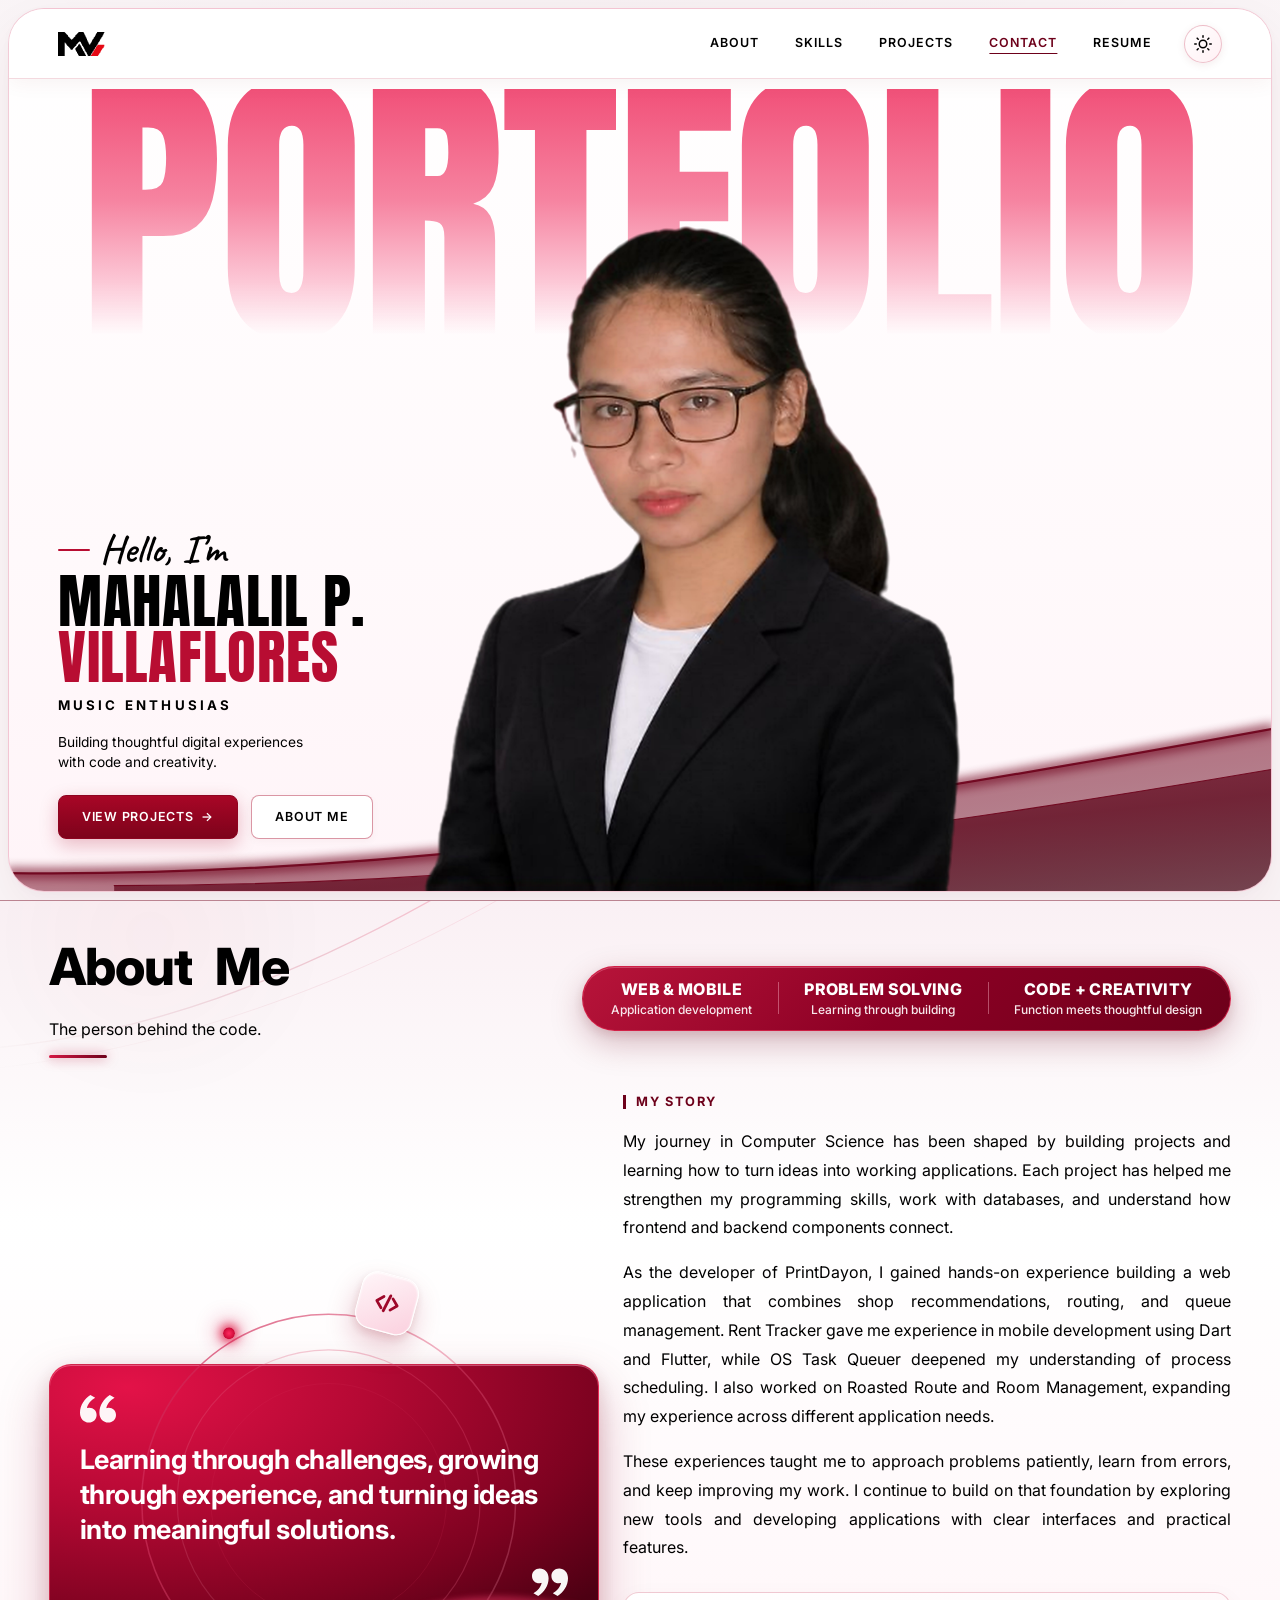
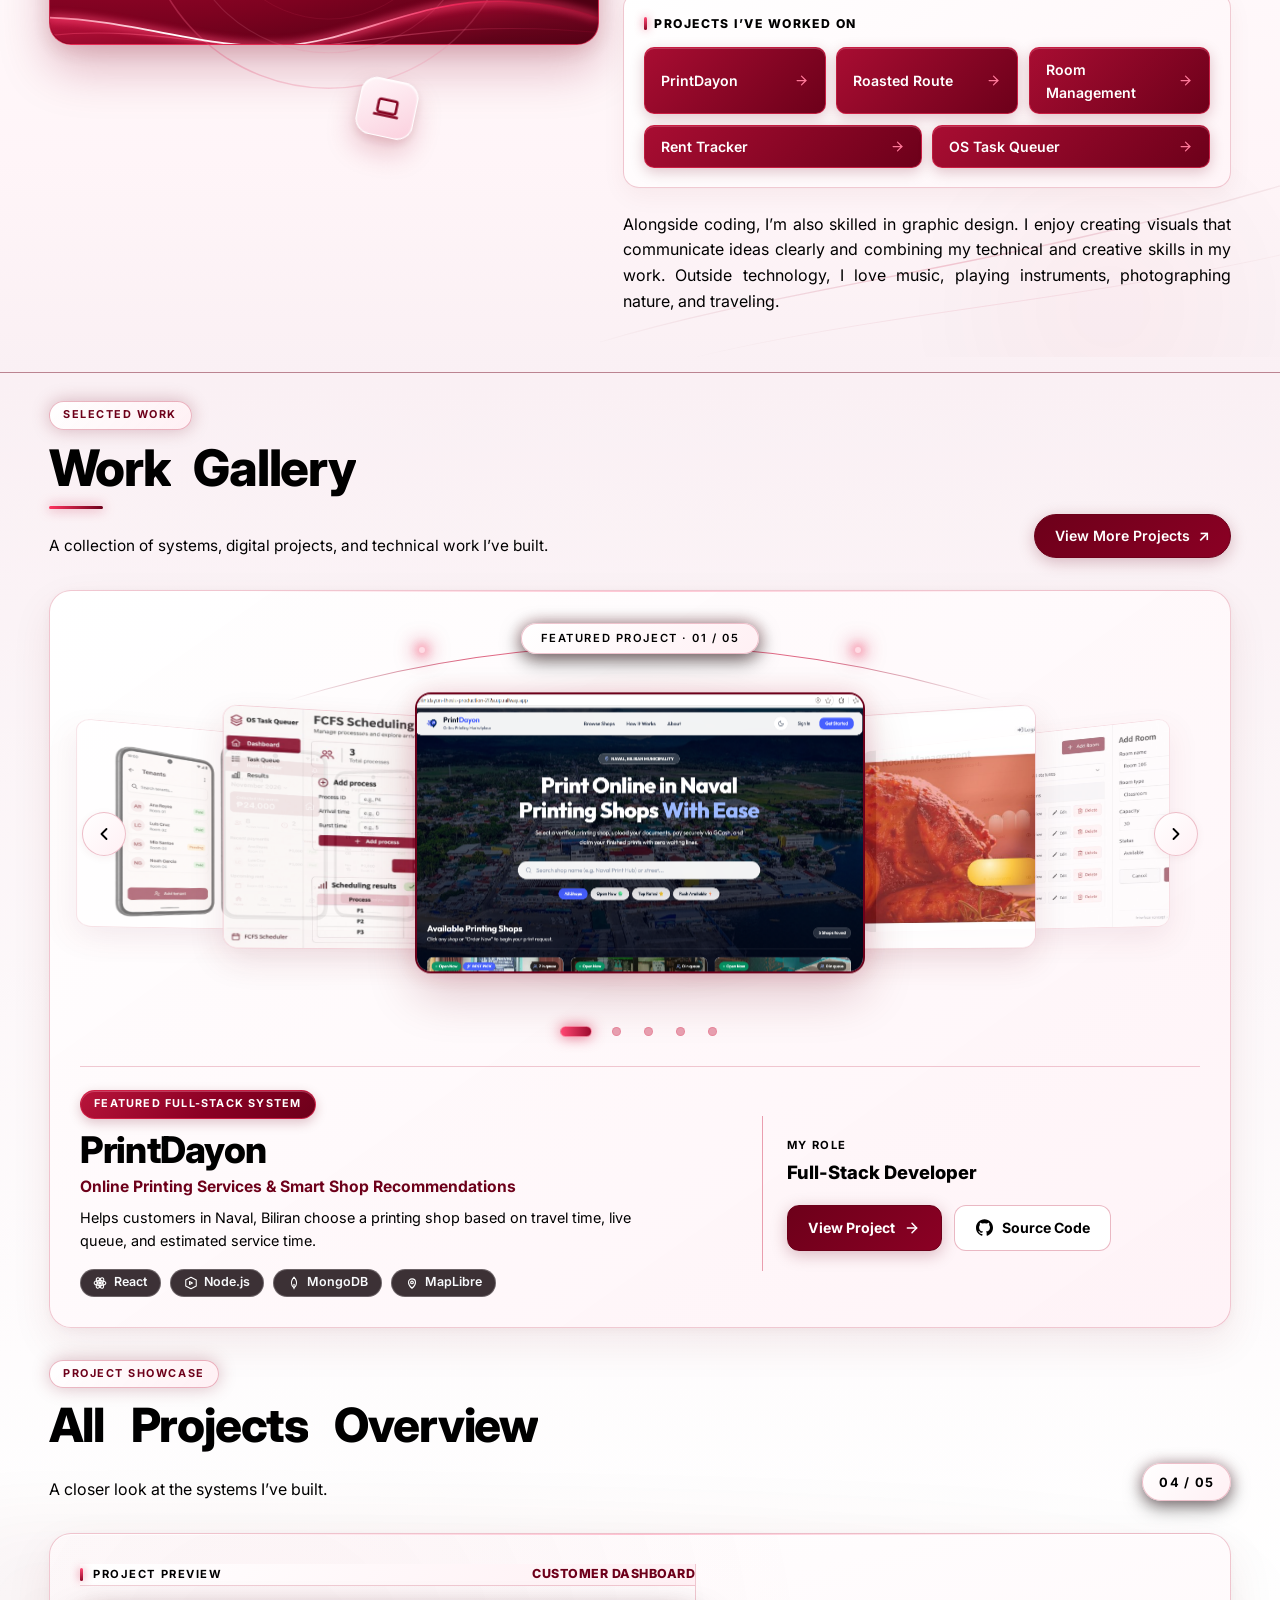
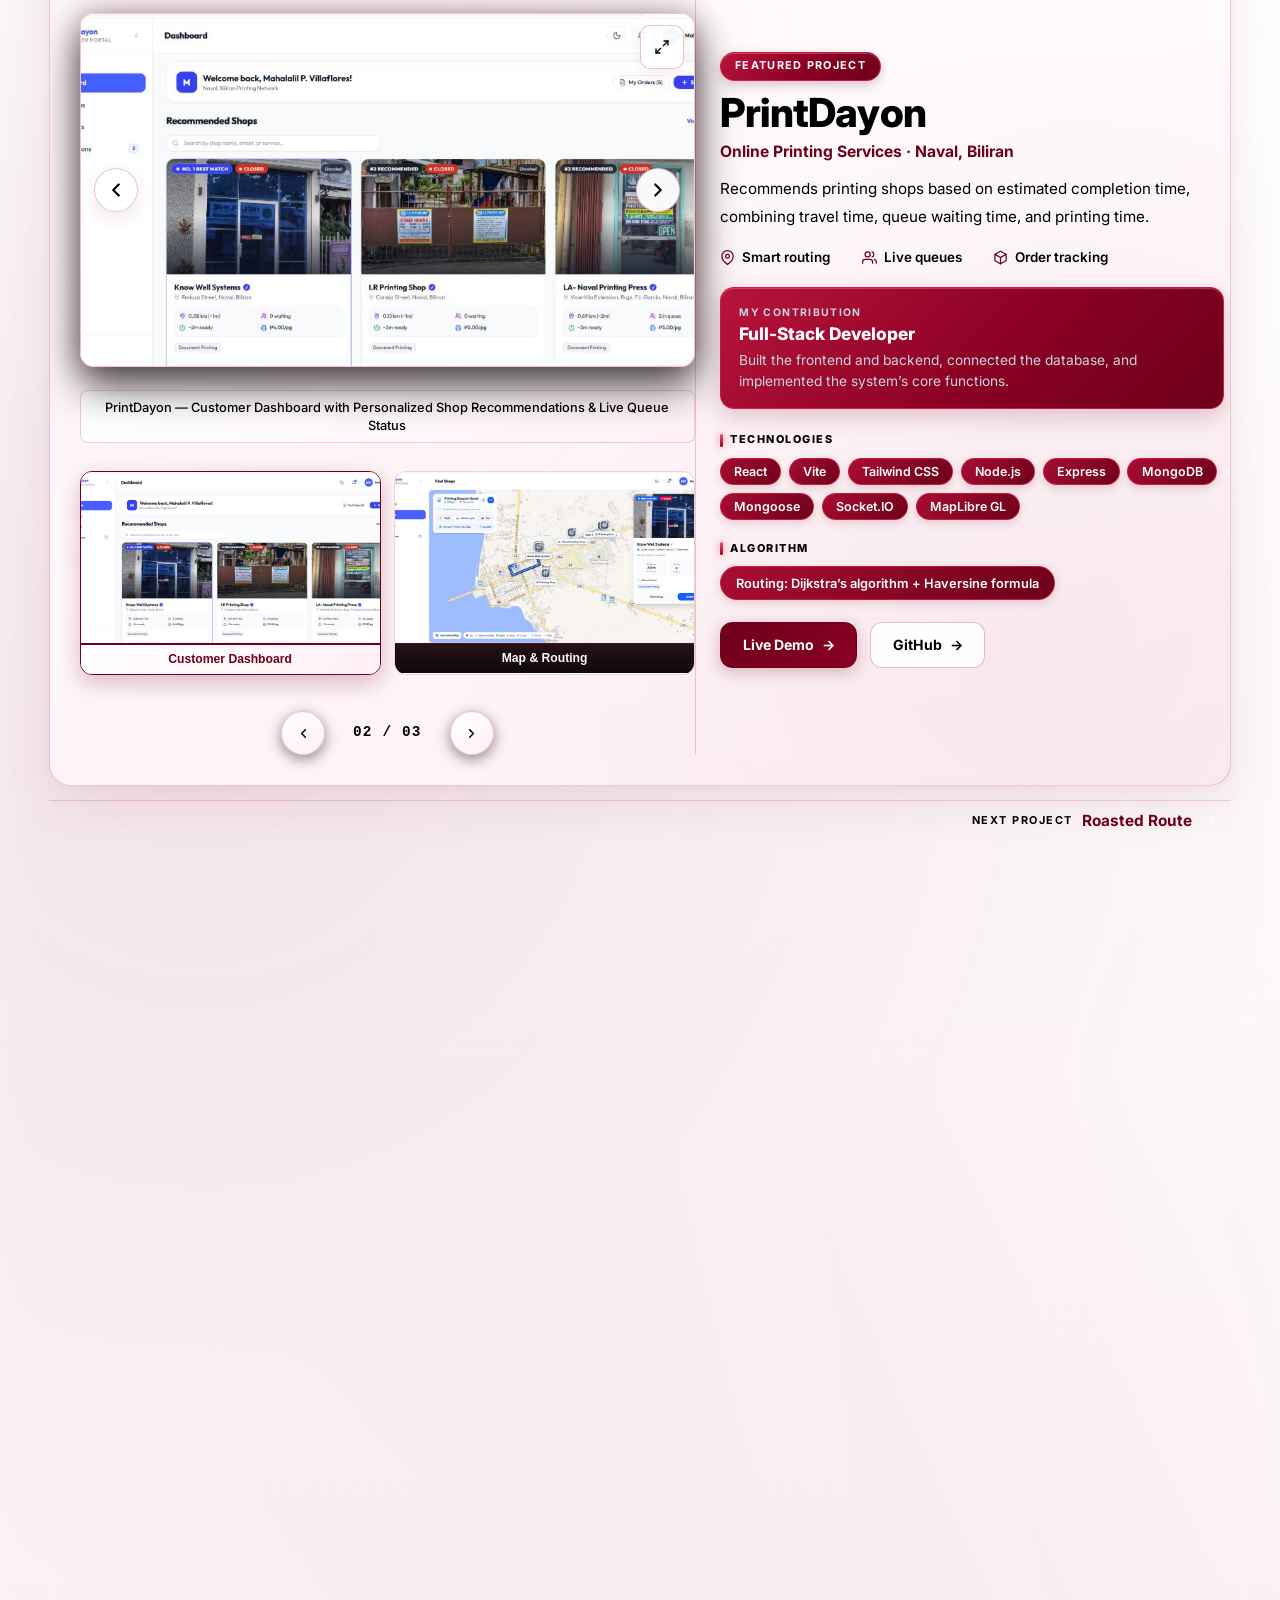
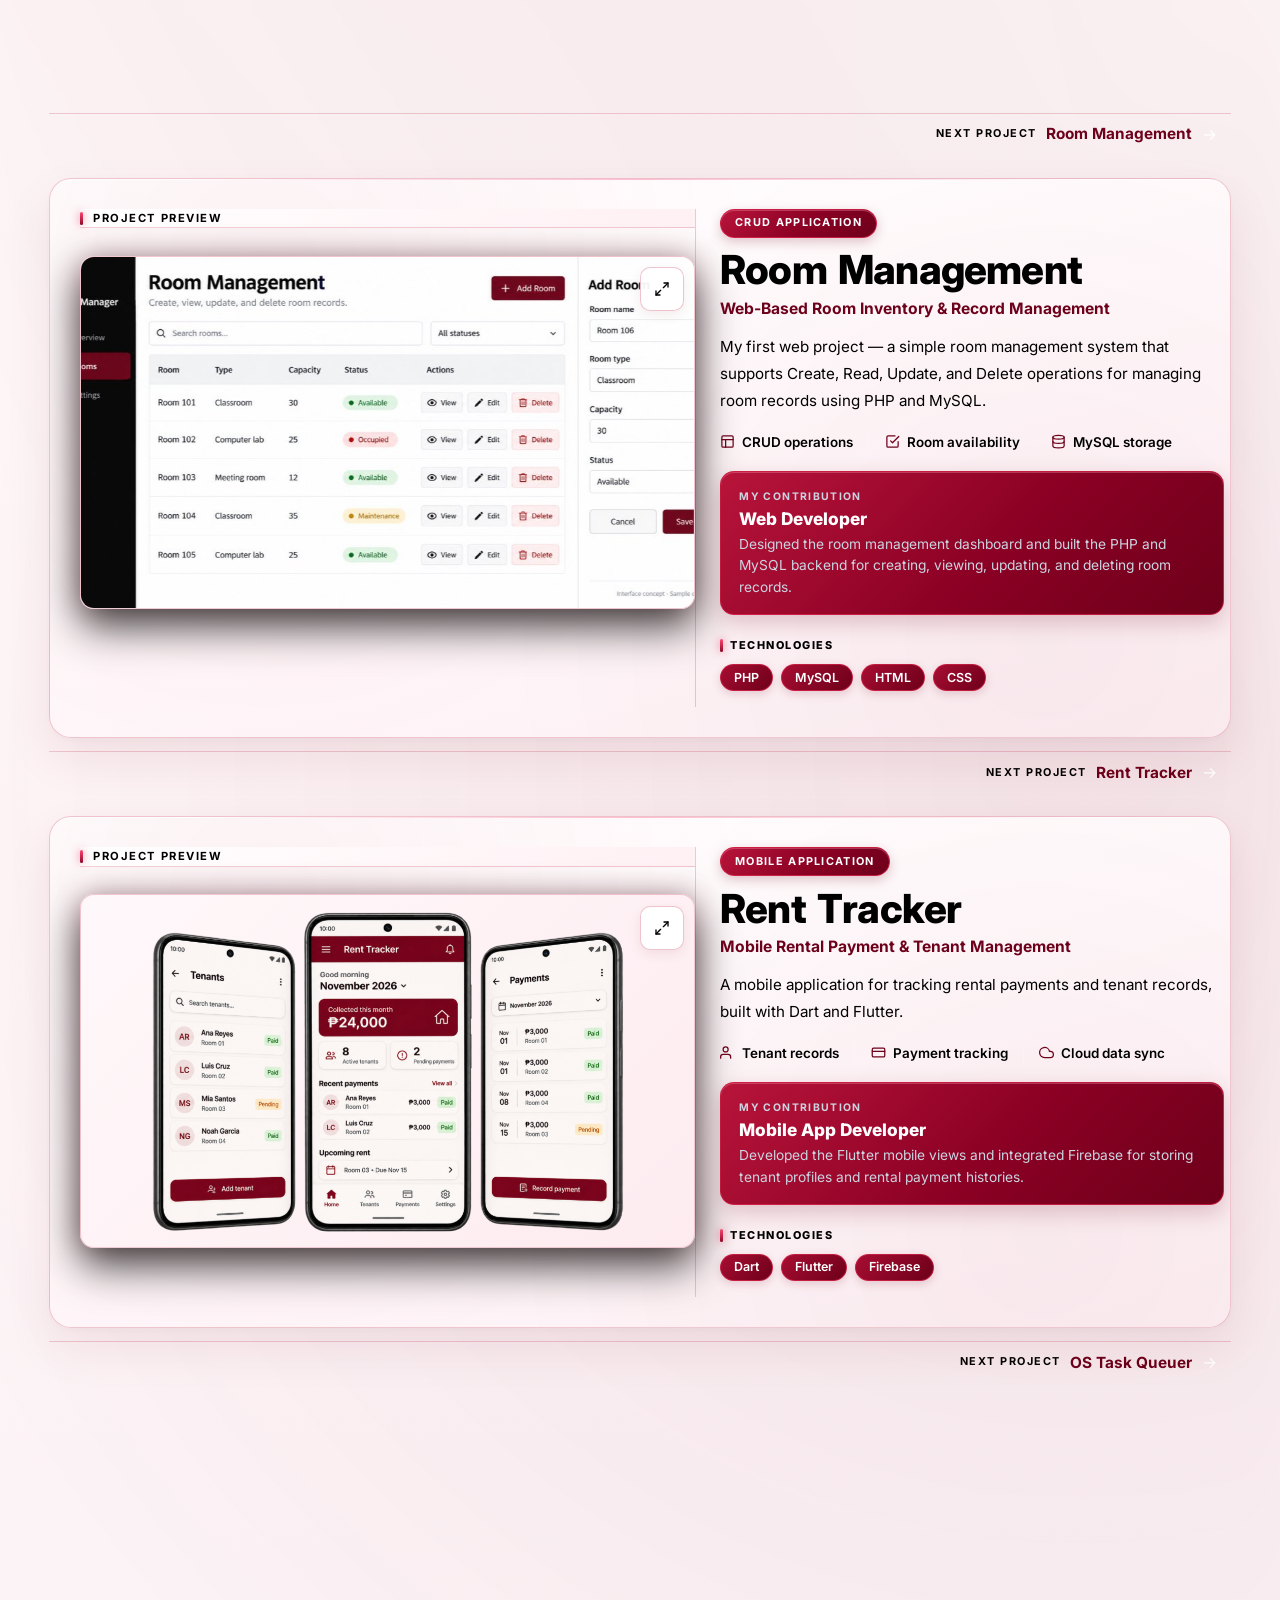
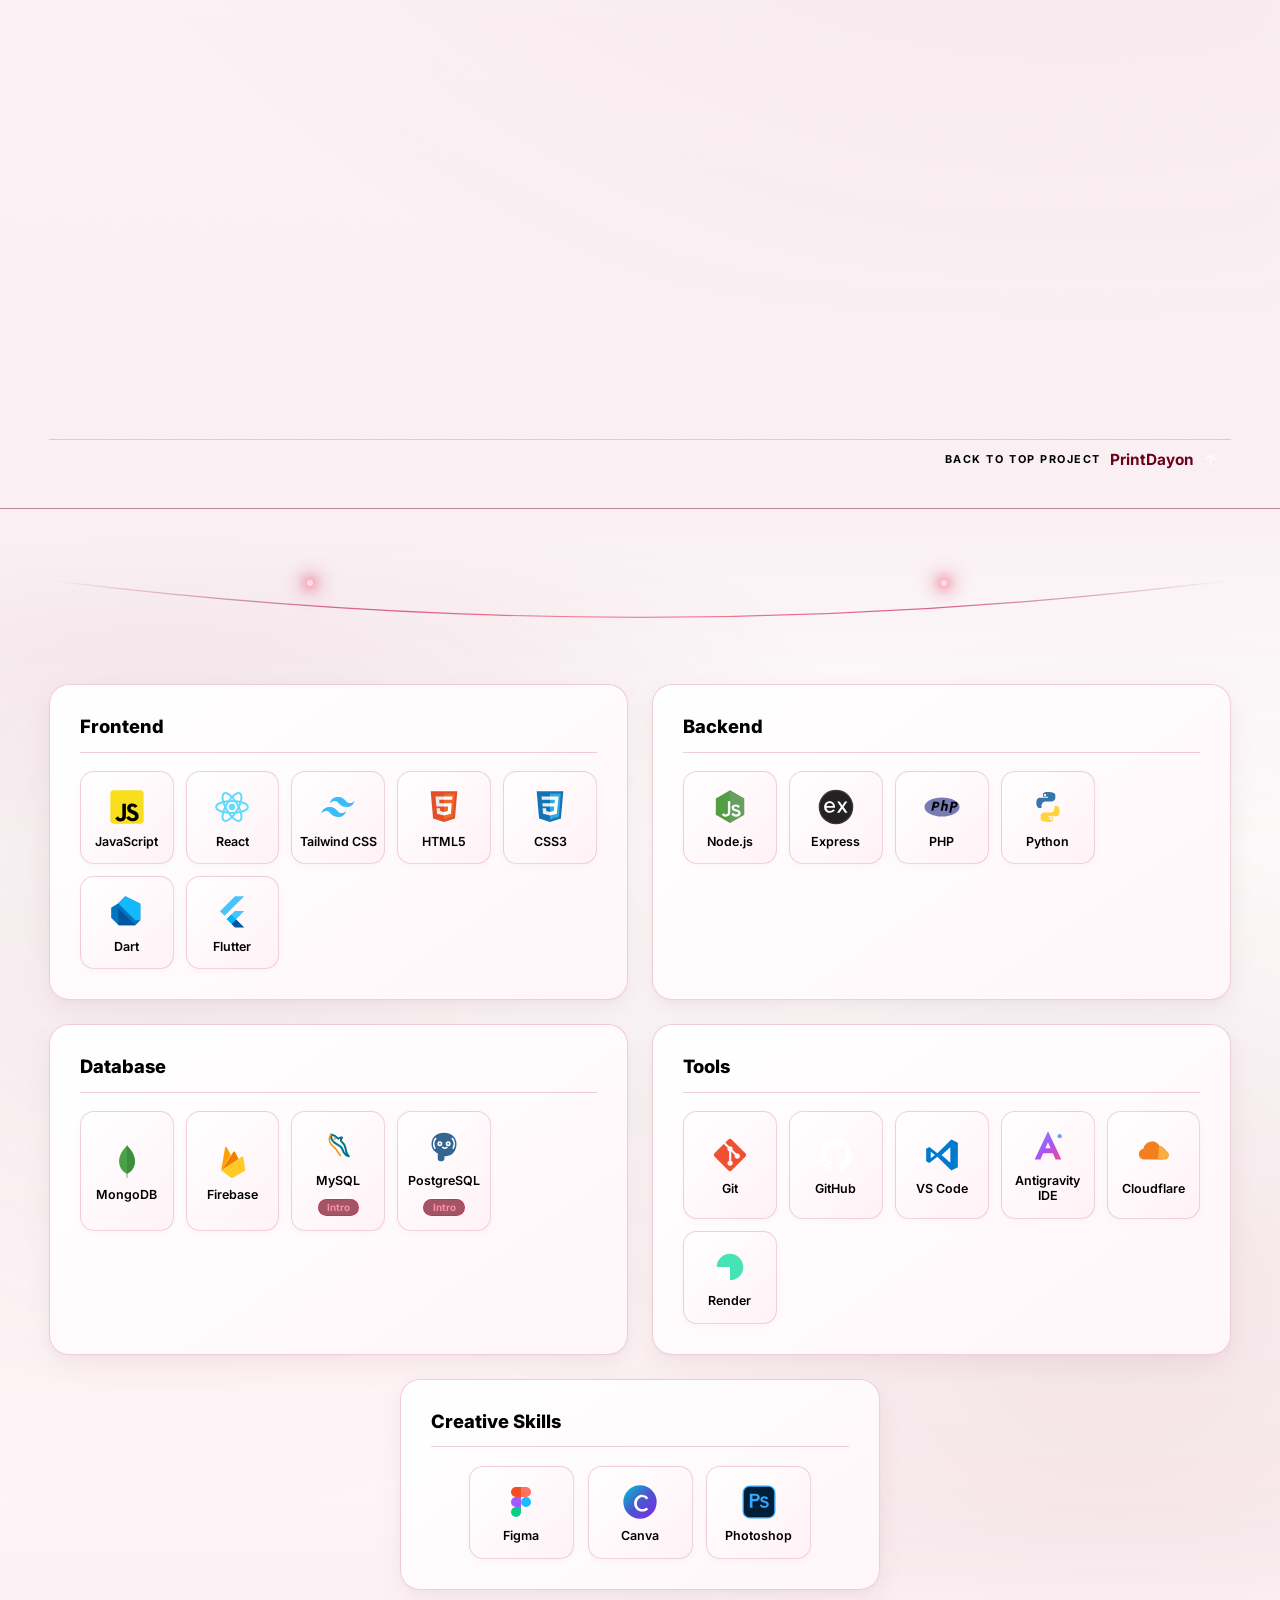
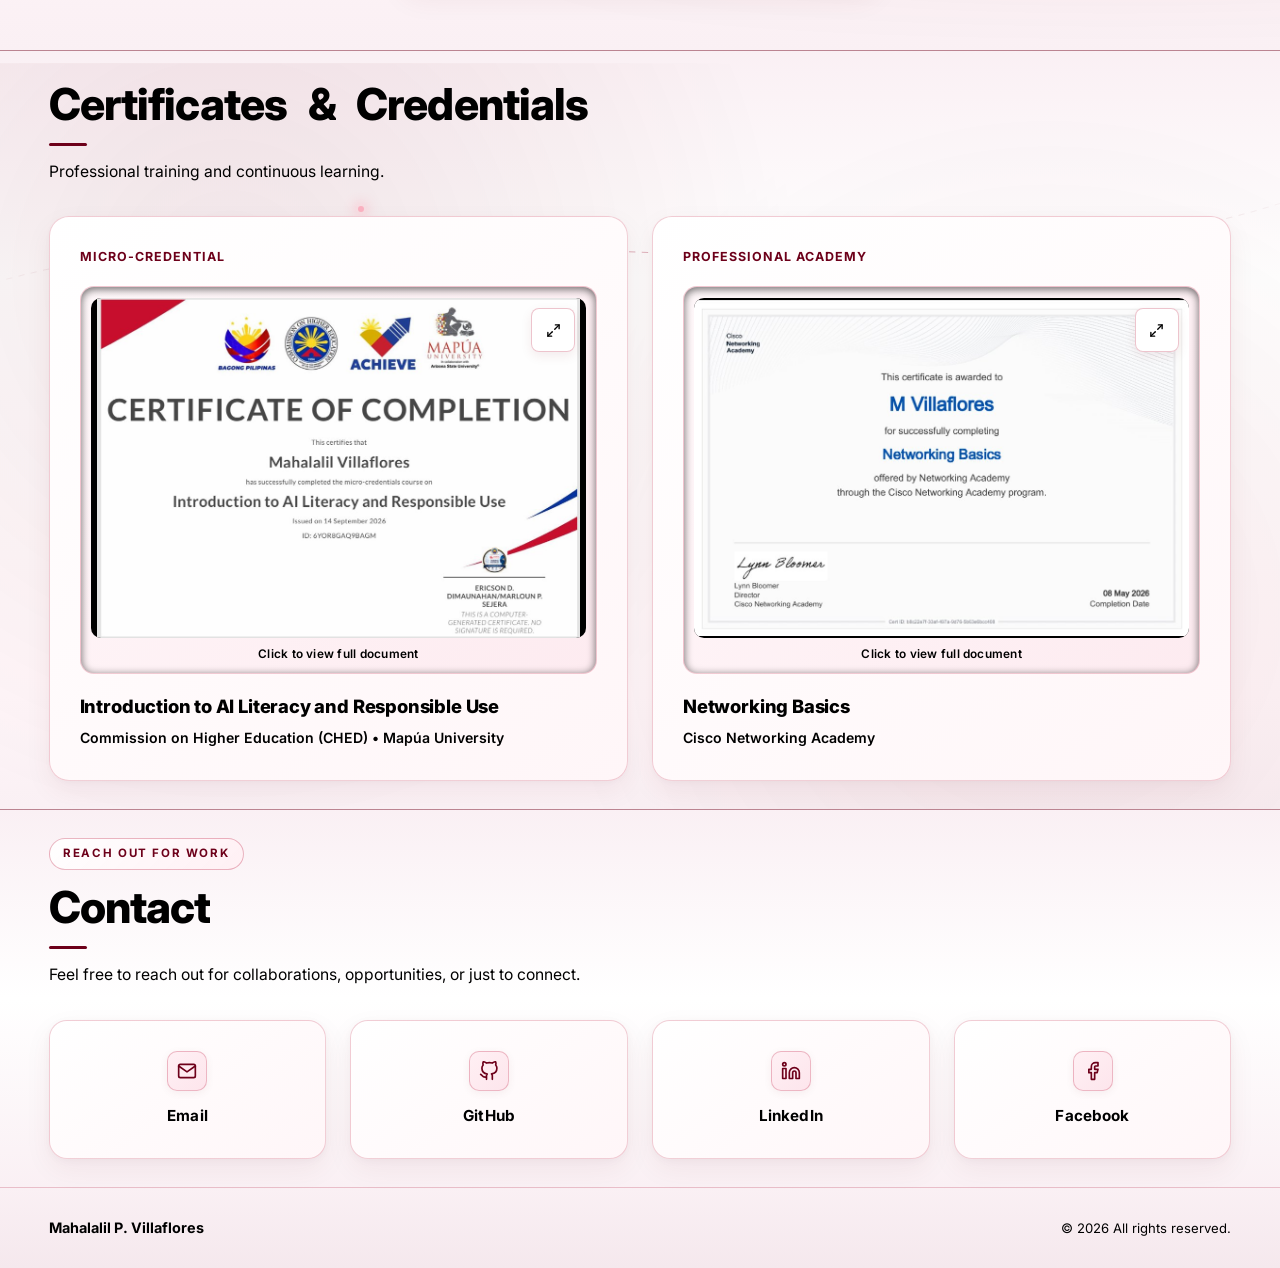
==== commit af62a59a: "Restore full-width long wave line element at the bottom of the hero section" ====
--- a/portfolio/index.html
+++ b/portfolio/index.html
@@ -122,23 +122,22 @@
     </header>
 
     <section class="hero" aria-labelledby="hero-heading">
-      <!-- Deep burgundy wave line element (bottom-right, clear of portrait) -->
+      <!-- Glowing crimson / deep burgundy long wave line element (bottom) -->
       <svg class="hero__wave" viewBox="0 0 1440 220" preserveAspectRatio="none" aria-hidden="true">
         <defs>
-          <linearGradient id="heroWaveGrad" x1="0" y1="1" x2="1" y2="0">
-            <stop offset="0" stop-color="#6d001a" stop-opacity="0"></stop>
-            <stop offset="0.22" stop-color="#6d001a" stop-opacity="0.92"></stop>
-            <stop offset="0.65" stop-color="#8b0024" stop-opacity="1"></stop>
-            <stop offset="1" stop-color="#4a0011" stop-opacity="0.98"></stop>
+          <linearGradient id="heroWaveGrad" x1="0" y1="0" x2="1" y2="0">
+            <stop offset="0" stop-color="#ff1e42" stop-opacity="0.25"></stop>
+            <stop offset="0.35" stop-color="#ff1e42" stop-opacity="0.9"></stop>
+            <stop offset="1" stop-color="#ff4d6a" stop-opacity="1"></stop>
           </linearGradient>
           <linearGradient id="heroWaveFill" x1="0" y1="0" x2="0" y2="1">
-            <stop offset="0" stop-color="#6d001a" stop-opacity="0.58"></stop>
-            <stop offset="1" stop-color="#3a000d" stop-opacity="0"></stop>
+            <stop offset="0" stop-color="#b80d32" stop-opacity="0.55"></stop>
+            <stop offset="1" stop-color="#3a0010" stop-opacity="0"></stop>
           </linearGradient>
           <linearGradient id="heroWaveLight1" x1="0" y1="0" x2="1" y2="1">
             <stop offset="0" stop-color="#8b0024" stop-opacity="0.28"></stop>
             <stop offset="0.55" stop-color="#6d001a" stop-opacity="0.52"></stop>
-            <stop offset="1" stop-color="#4a0011" stop-opacity="0.35"></stop>
+            <stop offset="1" stop-color="#4a0011" stop-opacity="0.38"></stop>
           </linearGradient>
           <linearGradient id="heroWaveLight2" x1="0" y1="0" x2="1" y2="1">
             <stop offset="0" stop-color="#6d001a" stop-opacity="0.45"></stop>
@@ -146,12 +145,12 @@
             <stop offset="1" stop-color="#3b000e" stop-opacity="0.55"></stop>
           </linearGradient>
         </defs>
-        <path class="hero__wave-fill" d="M 965 220 C 1105 182, 1265 105, 1440 46 L 1440 220 Z" fill="url(#heroWaveFill)"></path>
-        <path class="hero__wave-light hero__wave-light--back" d="M 965 220 C 1105 182, 1265 105, 1440 46 L 1440 220 Z" fill="url(#heroWaveLight1)"></path>
-        <path class="hero__wave-light hero__wave-light--front" d="M 1015 220 C 1145 190, 1295 135, 1440 90 L 1440 220 Z" fill="url(#heroWaveLight2)"></path>
-        <path class="hero__wave-line hero__wave-line--glow" d="M 965 220 C 1105 182, 1265 105, 1440 46" stroke="url(#heroWaveGrad)"></path>
-        <path class="hero__wave-line" d="M 965 220 C 1105 182, 1265 105, 1440 46" stroke="url(#heroWaveGrad)"></path>
-        <path class="hero__wave-line hero__wave-line--thin" d="M 1015 220 C 1145 190, 1295 135, 1440 90" stroke="url(#heroWaveGrad)"></path>
+        <path class="hero__wave-fill" d="M0 220 L0 200 C 420 205, 820 150, 1440 40 L1440 220 Z" fill="url(#heroWaveFill)"></path>
+        <path class="hero__wave-light hero__wave-light--back" d="M0 220 L0 200 C 420 205, 820 150, 1440 40 L1440 220 Z" fill="url(#heroWaveLight1)"></path>
+        <path class="hero__wave-light hero__wave-light--front" d="M120 220 L120 214 C 520 214, 900 175, 1440 85 L1440 220 Z" fill="url(#heroWaveLight2)"></path>
+        <path class="hero__wave-line hero__wave-line--glow" d="M0 200 C 420 205, 820 150, 1440 40" stroke="url(#heroWaveGrad)"></path>
+        <path class="hero__wave-line" d="M0 200 C 420 205, 820 150, 1440 40" stroke="url(#heroWaveGrad)"></path>
+        <path class="hero__wave-line hero__wave-line--thin" d="M120 214 C 520 214, 900 175, 1440 85" stroke="url(#heroWaveGrad)"></path>
       </svg>
 
       <div class="hero__bg-word-mask" aria-hidden="true">
--- a/portfolio/css/style.css
+++ b/portfolio/css/style.css
@@ -6623,6 +6623,7 @@
 
 [data-theme="light"] .hero__wave-line {
   display: block !important;
+  stroke: #6d001a;
   opacity: 0.9;
 }
 
@@ -7084,11 +7085,11 @@
 }
 
 [data-theme="light"] .work-gallery__cat-badge {
-  background: linear-gradient(135deg, #8B0024 0%, #6D001A 50%, #3B000E 100%);
-  border: 1px solid rgba(220, 38, 76, 0.7);
+  background: linear-gradient(135deg, #b8143a 0%, #8b0024 55%, #6d001a 100%);
+  border: 1px solid rgba(220, 38, 76, 0.75);
   color: #ffffff;
   font-weight: 700;
-  box-shadow: 0 4px 12px rgba(109, 0, 26, 0.25), inset 0 1px 0 rgba(255, 170, 195, 0.25);
+  box-shadow: 0 4px 12px rgba(109, 0, 26, 0.22), inset 0 1px 0 rgba(255, 175, 200, 0.3);
 }
 
 [data-theme="light"] .work-gallery__active-title {
@@ -7364,6 +7365,14 @@
   font-weight: 700;
 }
 
+[data-theme="light"] .project__badge {
+  background: linear-gradient(135deg, #b8143a 0%, #8b0024 55%, #6d001a 100%);
+  border: 1px solid rgba(220, 38, 76, 0.75);
+  color: #ffffff;
+  font-weight: 700;
+  box-shadow: 0 4px 12px rgba(109, 0, 26, 0.22), inset 0 1px 0 rgba(255, 175, 200, 0.3);
+}
+
 [data-theme="light"] .project-featured__title {
   color: #000000;
   font-weight: 800;
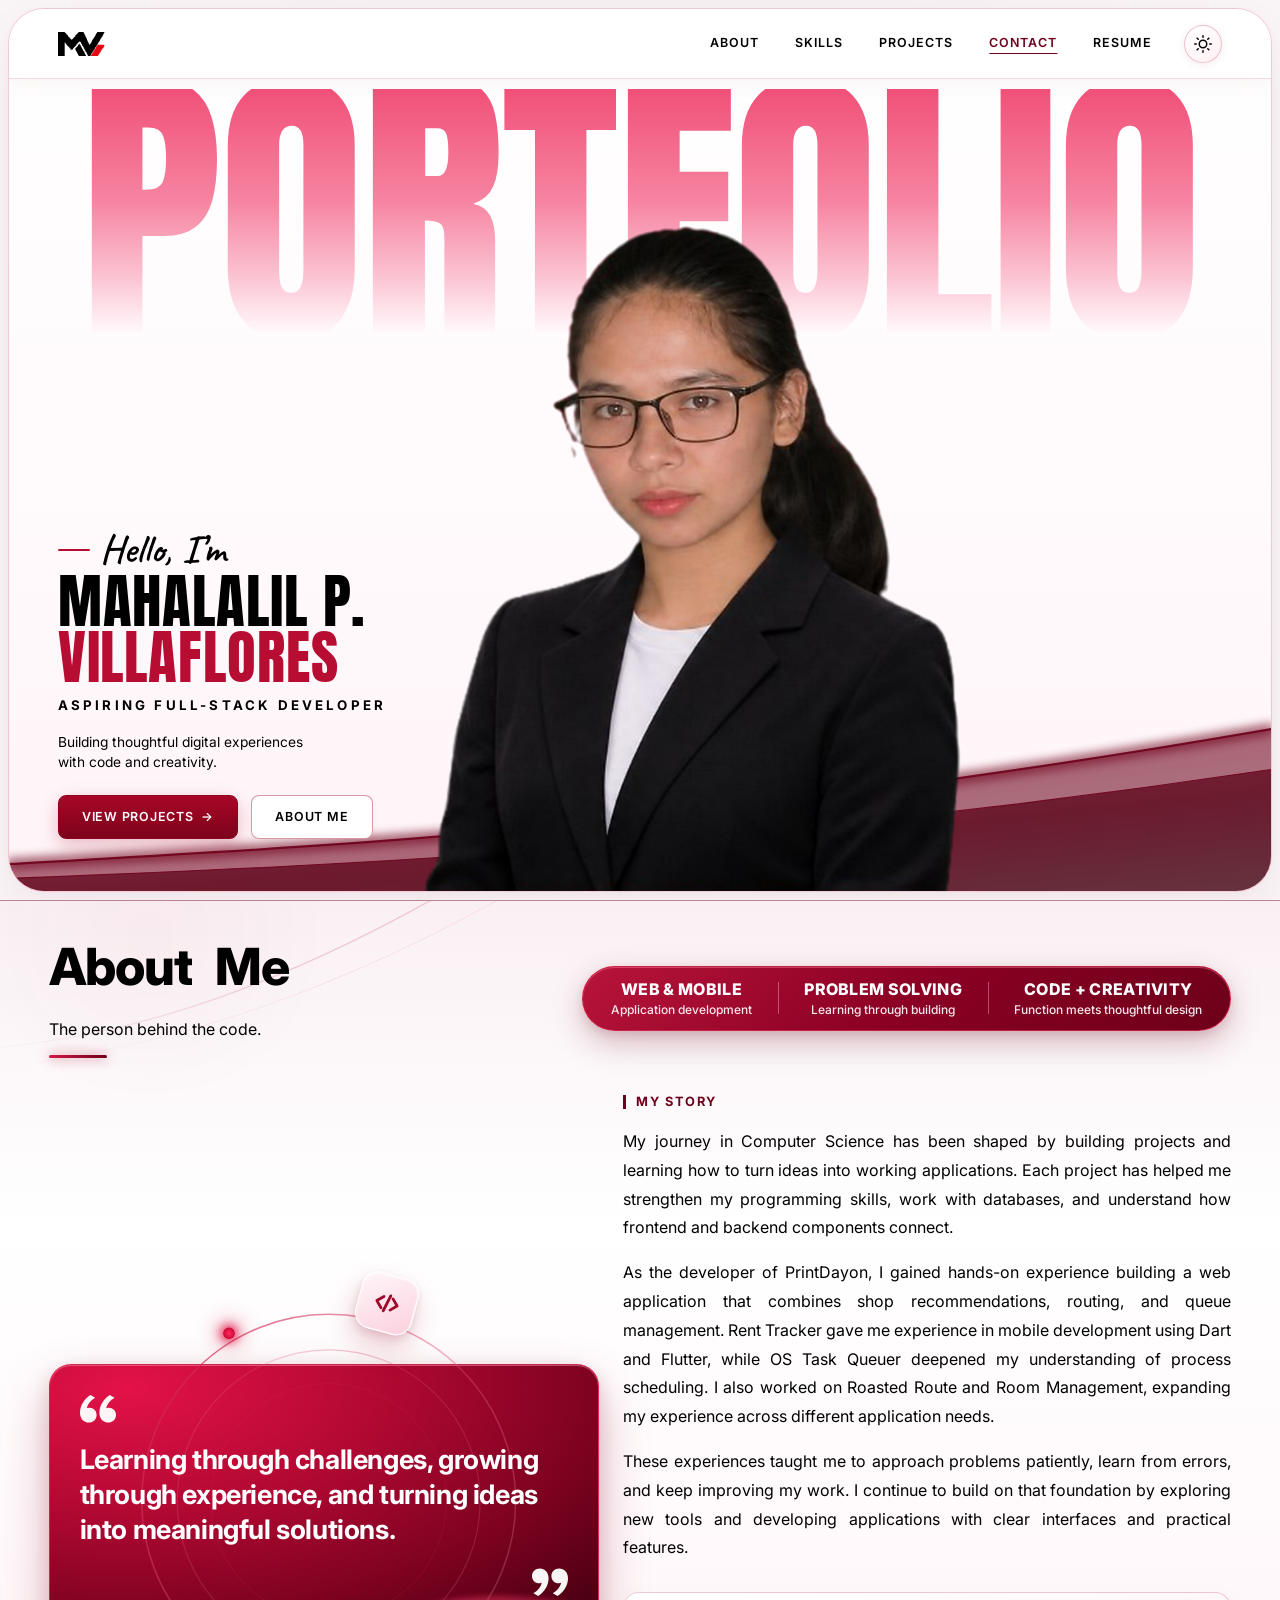
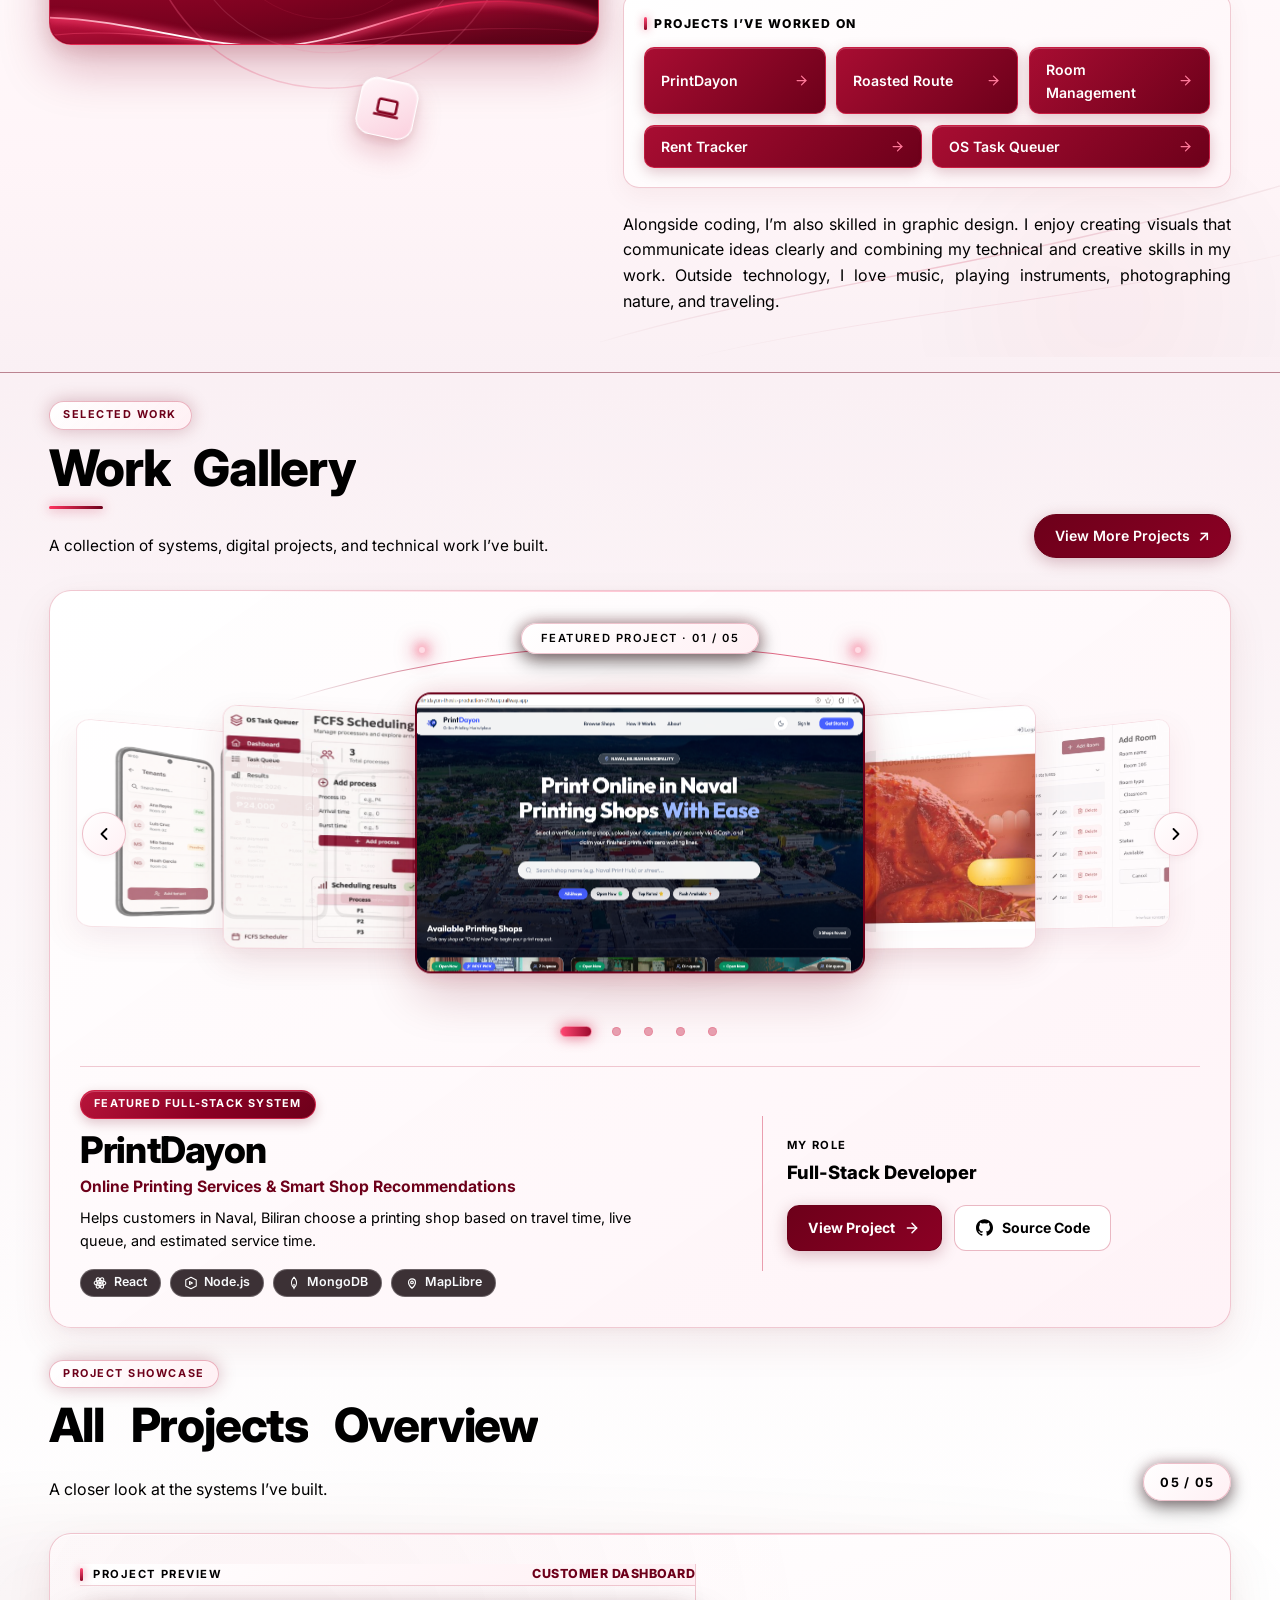
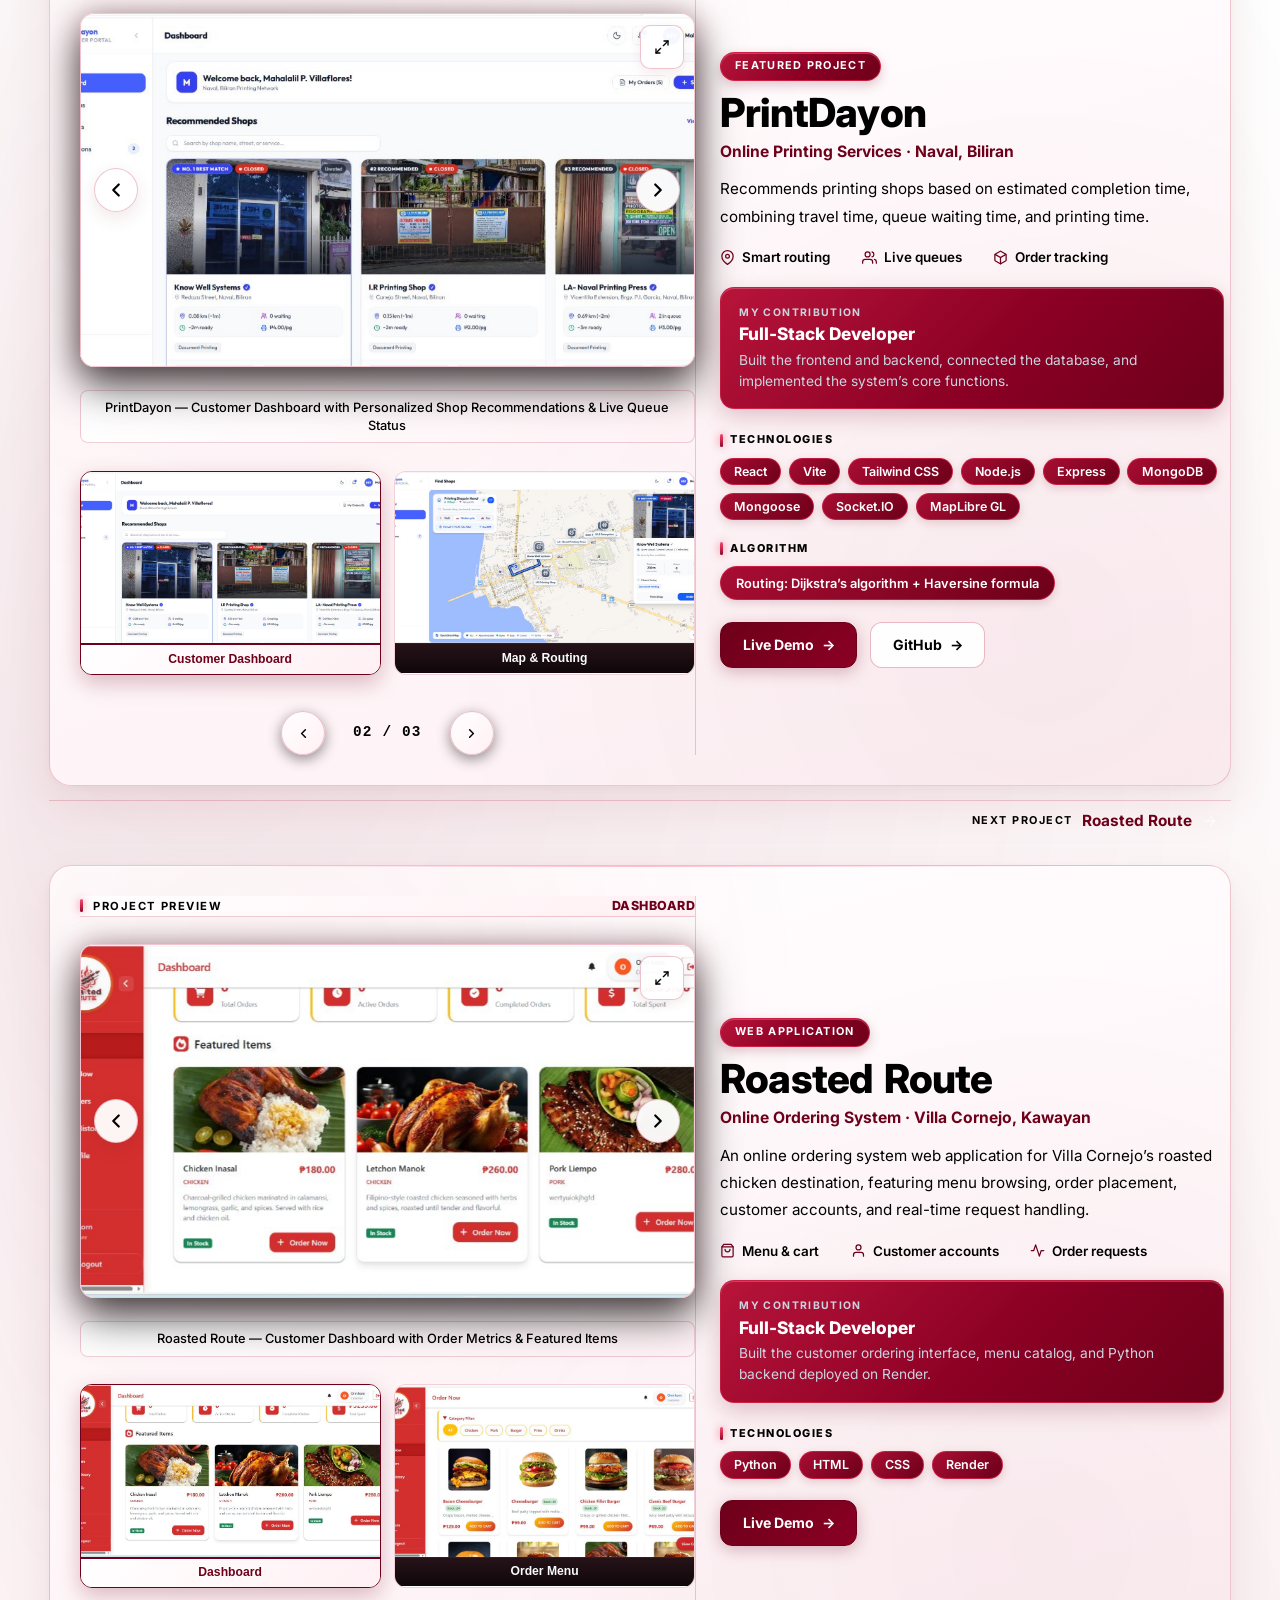
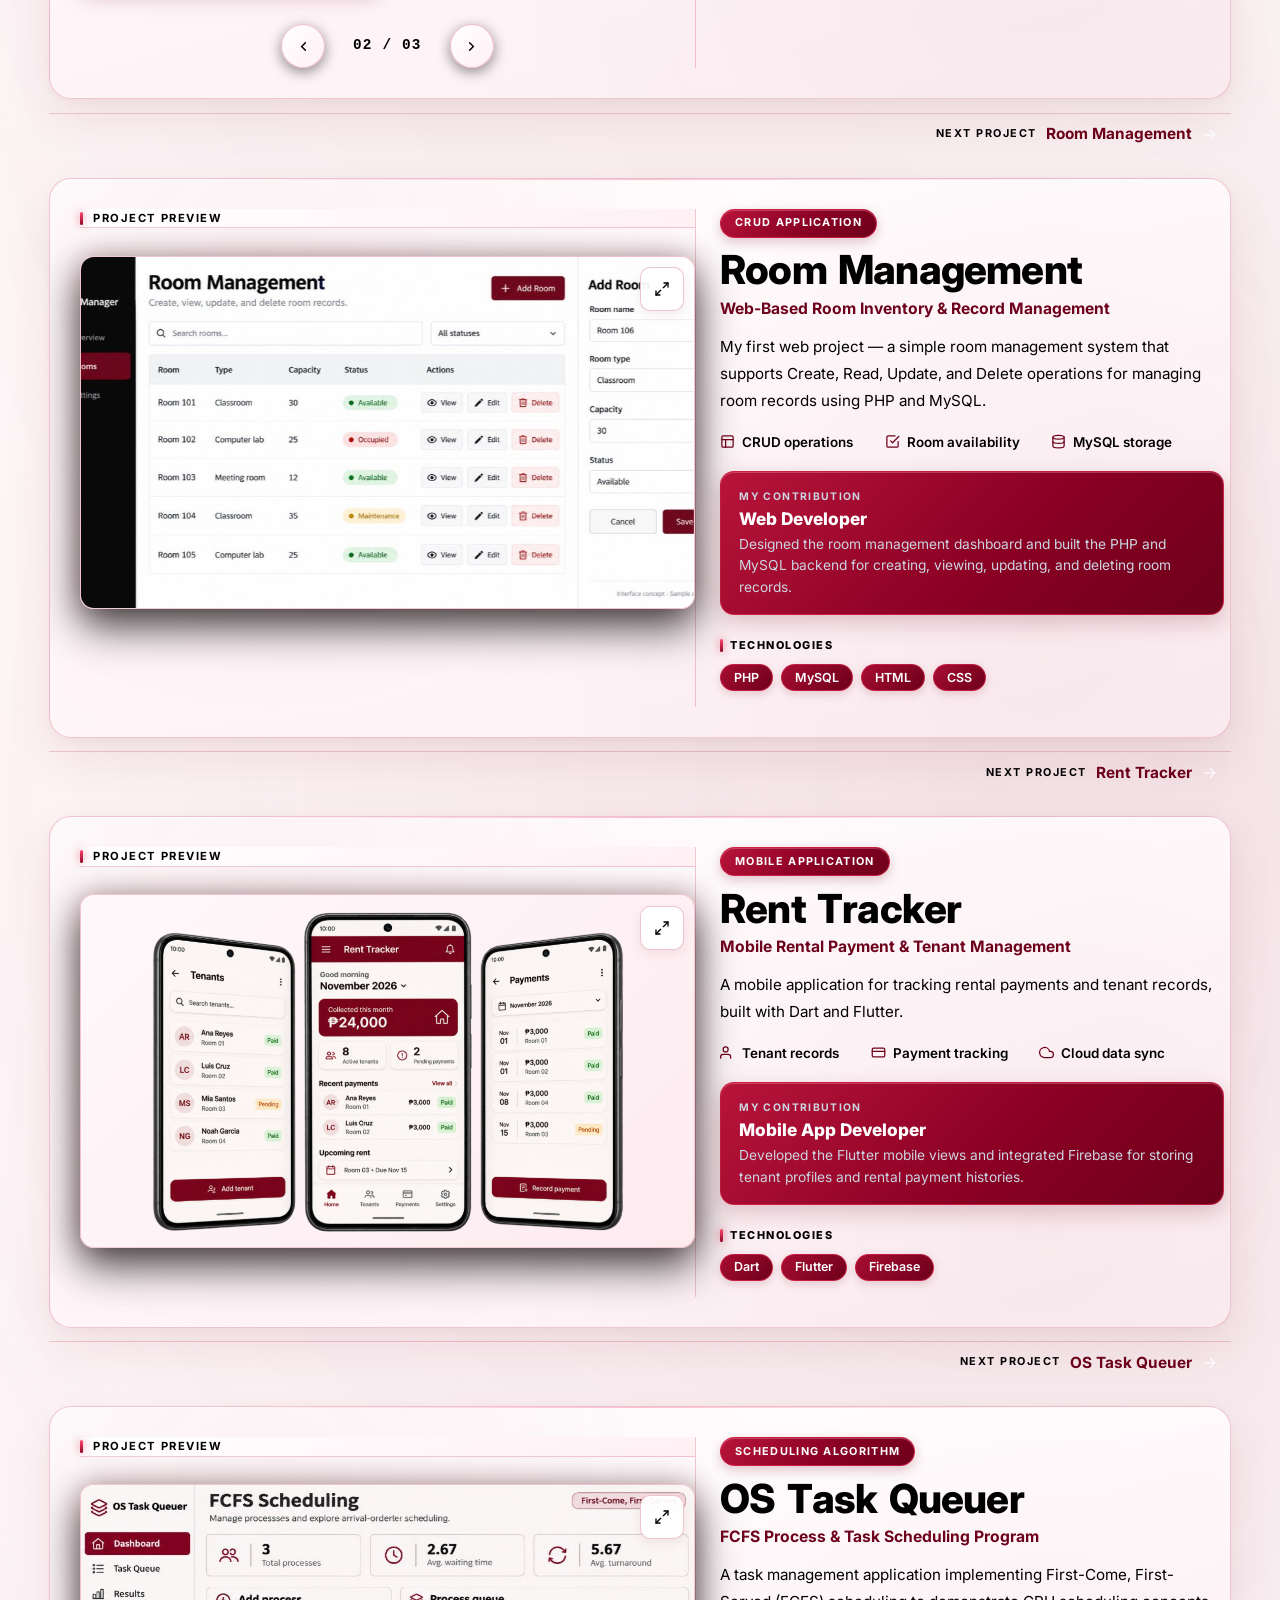
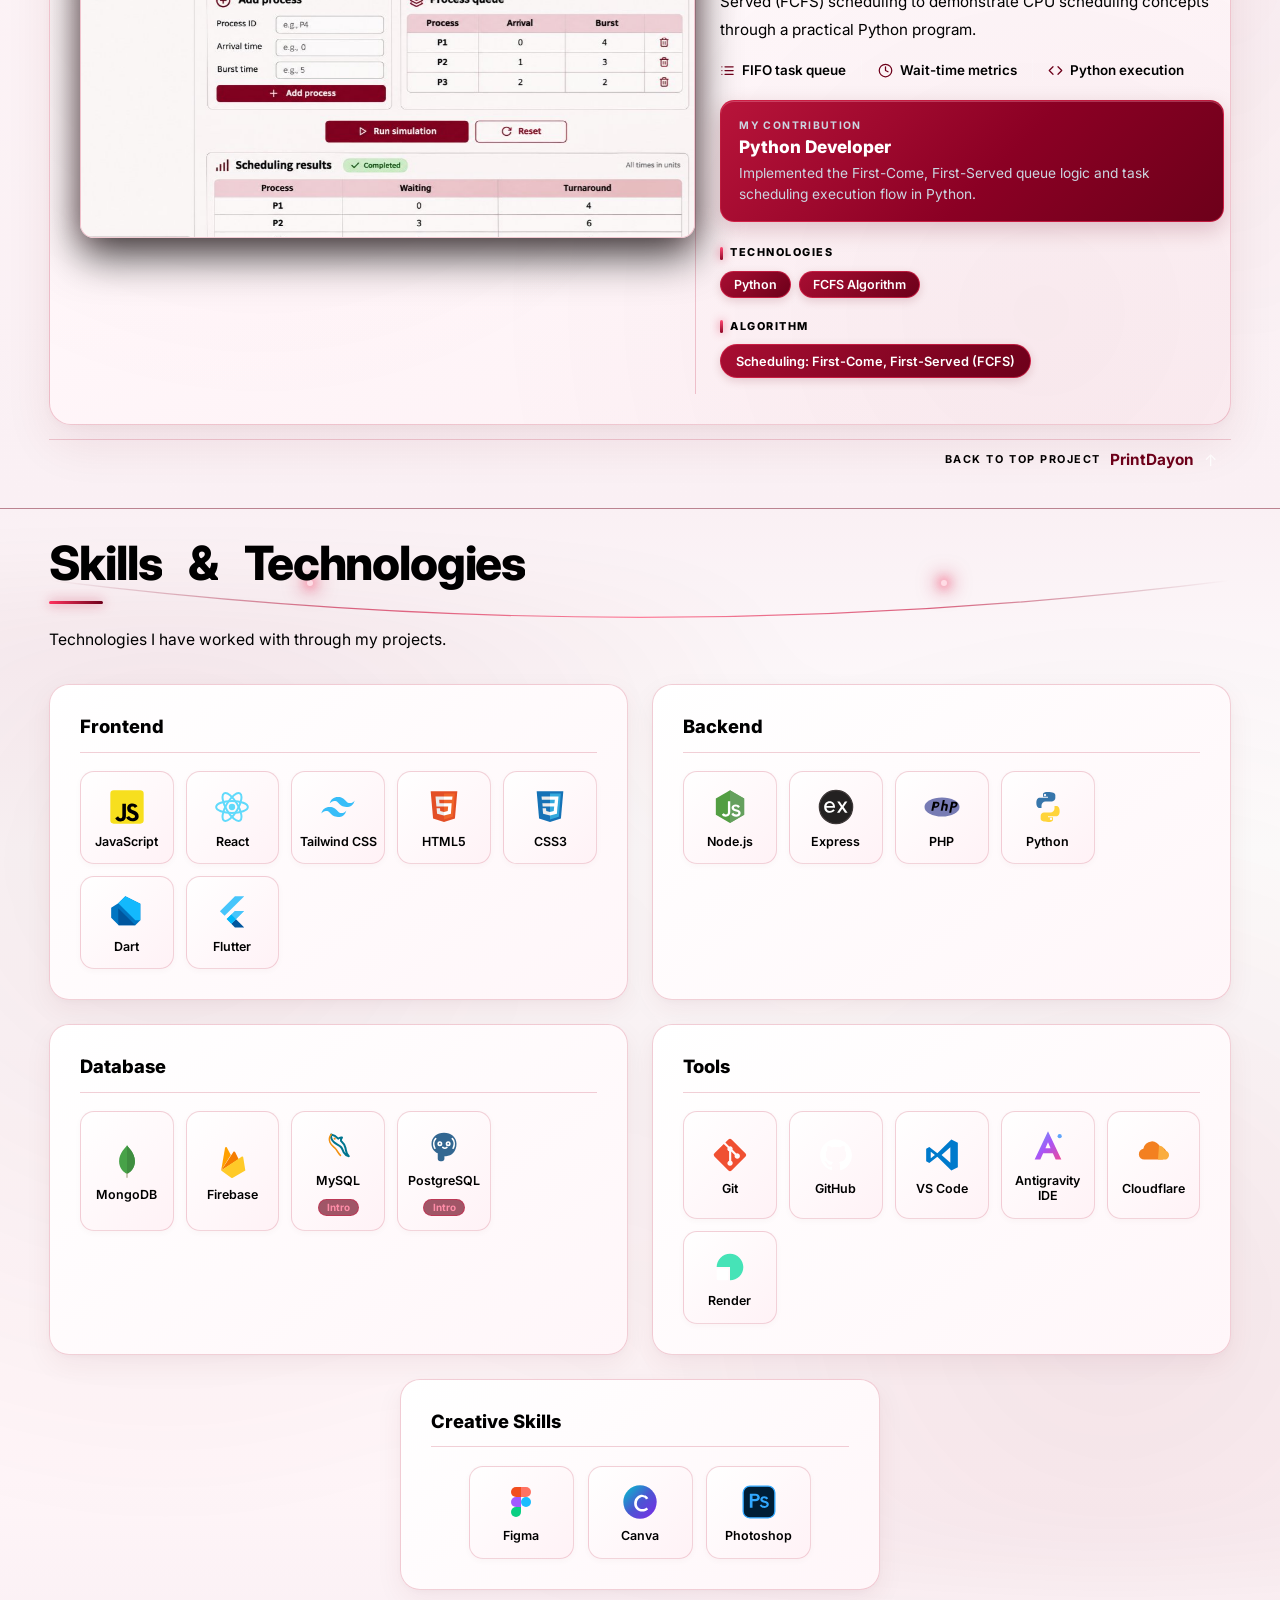
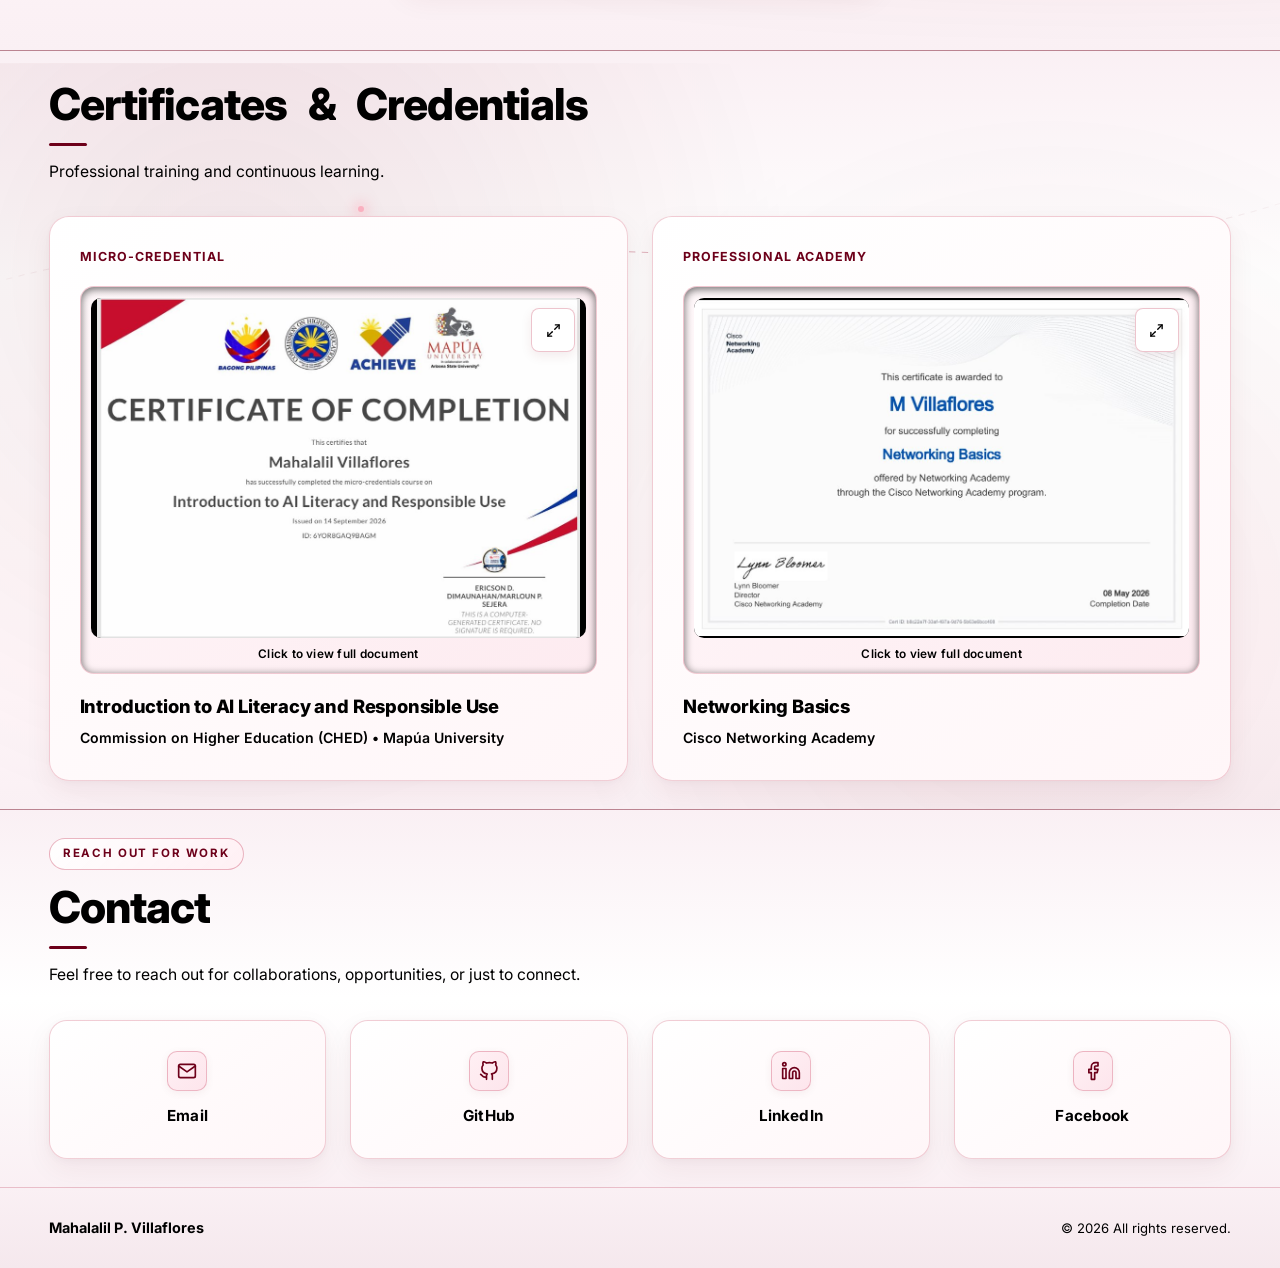
==== commit 862472e8: "Make hero bottom wave line span visibly from edge to edge" ====
--- a/portfolio/index.html
+++ b/portfolio/index.html
@@ -122,35 +122,35 @@
     </header>
 
     <section class="hero" aria-labelledby="hero-heading">
-      <!-- Glowing crimson / deep burgundy long wave line element (bottom) -->
+      <!-- Glowing crimson / deep burgundy edge-to-edge wave line element (bottom) -->
       <svg class="hero__wave" viewBox="0 0 1440 220" preserveAspectRatio="none" aria-hidden="true">
         <defs>
           <linearGradient id="heroWaveGrad" x1="0" y1="0" x2="1" y2="0">
-            <stop offset="0" stop-color="#ff1e42" stop-opacity="0.25"></stop>
-            <stop offset="0.35" stop-color="#ff1e42" stop-opacity="0.9"></stop>
+            <stop offset="0" stop-color="#ff1e42" stop-opacity="0.9"></stop>
+            <stop offset="0.5" stop-color="#ff1e42" stop-opacity="0.95"></stop>
             <stop offset="1" stop-color="#ff4d6a" stop-opacity="1"></stop>
           </linearGradient>
           <linearGradient id="heroWaveFill" x1="0" y1="0" x2="0" y2="1">
-            <stop offset="0" stop-color="#b80d32" stop-opacity="0.55"></stop>
-            <stop offset="1" stop-color="#3a0010" stop-opacity="0"></stop>
+            <stop offset="0" stop-color="#b80d32" stop-opacity="0.6"></stop>
+            <stop offset="1" stop-color="#3a0010" stop-opacity="0.08"></stop>
           </linearGradient>
           <linearGradient id="heroWaveLight1" x1="0" y1="0" x2="1" y2="1">
-            <stop offset="0" stop-color="#8b0024" stop-opacity="0.28"></stop>
-            <stop offset="0.55" stop-color="#6d001a" stop-opacity="0.52"></stop>
-            <stop offset="1" stop-color="#4a0011" stop-opacity="0.38"></stop>
+            <stop offset="0" stop-color="#8b0024" stop-opacity="0.42"></stop>
+            <stop offset="0.55" stop-color="#6d001a" stop-opacity="0.58"></stop>
+            <stop offset="1" stop-color="#4a0011" stop-opacity="0.45"></stop>
           </linearGradient>
           <linearGradient id="heroWaveLight2" x1="0" y1="0" x2="1" y2="1">
-            <stop offset="0" stop-color="#6d001a" stop-opacity="0.45"></stop>
-            <stop offset="0.6" stop-color="#580015" stop-opacity="0.72"></stop>
-            <stop offset="1" stop-color="#3b000e" stop-opacity="0.55"></stop>
+            <stop offset="0" stop-color="#6d001a" stop-opacity="0.58"></stop>
+            <stop offset="0.6" stop-color="#580015" stop-opacity="0.76"></stop>
+            <stop offset="1" stop-color="#3b000e" stop-opacity="0.62"></stop>
           </linearGradient>
         </defs>
-        <path class="hero__wave-fill" d="M0 220 L0 200 C 420 205, 820 150, 1440 40 L1440 220 Z" fill="url(#heroWaveFill)"></path>
-        <path class="hero__wave-light hero__wave-light--back" d="M0 220 L0 200 C 420 205, 820 150, 1440 40 L1440 220 Z" fill="url(#heroWaveLight1)"></path>
-        <path class="hero__wave-light hero__wave-light--front" d="M120 220 L120 214 C 520 214, 900 175, 1440 85 L1440 220 Z" fill="url(#heroWaveLight2)"></path>
-        <path class="hero__wave-line hero__wave-line--glow" d="M0 200 C 420 205, 820 150, 1440 40" stroke="url(#heroWaveGrad)"></path>
-        <path class="hero__wave-line" d="M0 200 C 420 205, 820 150, 1440 40" stroke="url(#heroWaveGrad)"></path>
-        <path class="hero__wave-line hero__wave-line--thin" d="M120 214 C 520 214, 900 175, 1440 85" stroke="url(#heroWaveGrad)"></path>
+        <path class="hero__wave-fill" d="M0 220 L0 190 C 320 172, 760 155, 1440 40 L1440 220 Z" fill="url(#heroWaveFill)"></path>
+        <path class="hero__wave-light hero__wave-light--back" d="M0 220 L0 190 C 320 172, 760 155, 1440 40 L1440 220 Z" fill="url(#heroWaveLight1)"></path>
+        <path class="hero__wave-light hero__wave-light--front" d="M0 220 L0 206 C 360 192, 820 175, 1440 85 L1440 220 Z" fill="url(#heroWaveLight2)"></path>
+        <path class="hero__wave-line hero__wave-line--glow" d="M0 190 C 320 172, 760 155, 1440 40" stroke="url(#heroWaveGrad)"></path>
+        <path class="hero__wave-line" d="M0 190 C 320 172, 760 155, 1440 40" stroke="url(#heroWaveGrad)"></path>
+        <path class="hero__wave-line hero__wave-line--thin" d="M0 206 C 360 192, 820 175, 1440 85" stroke="url(#heroWaveGrad)"></path>
       </svg>
 
       <div class="hero__bg-word-mask" aria-hidden="true">
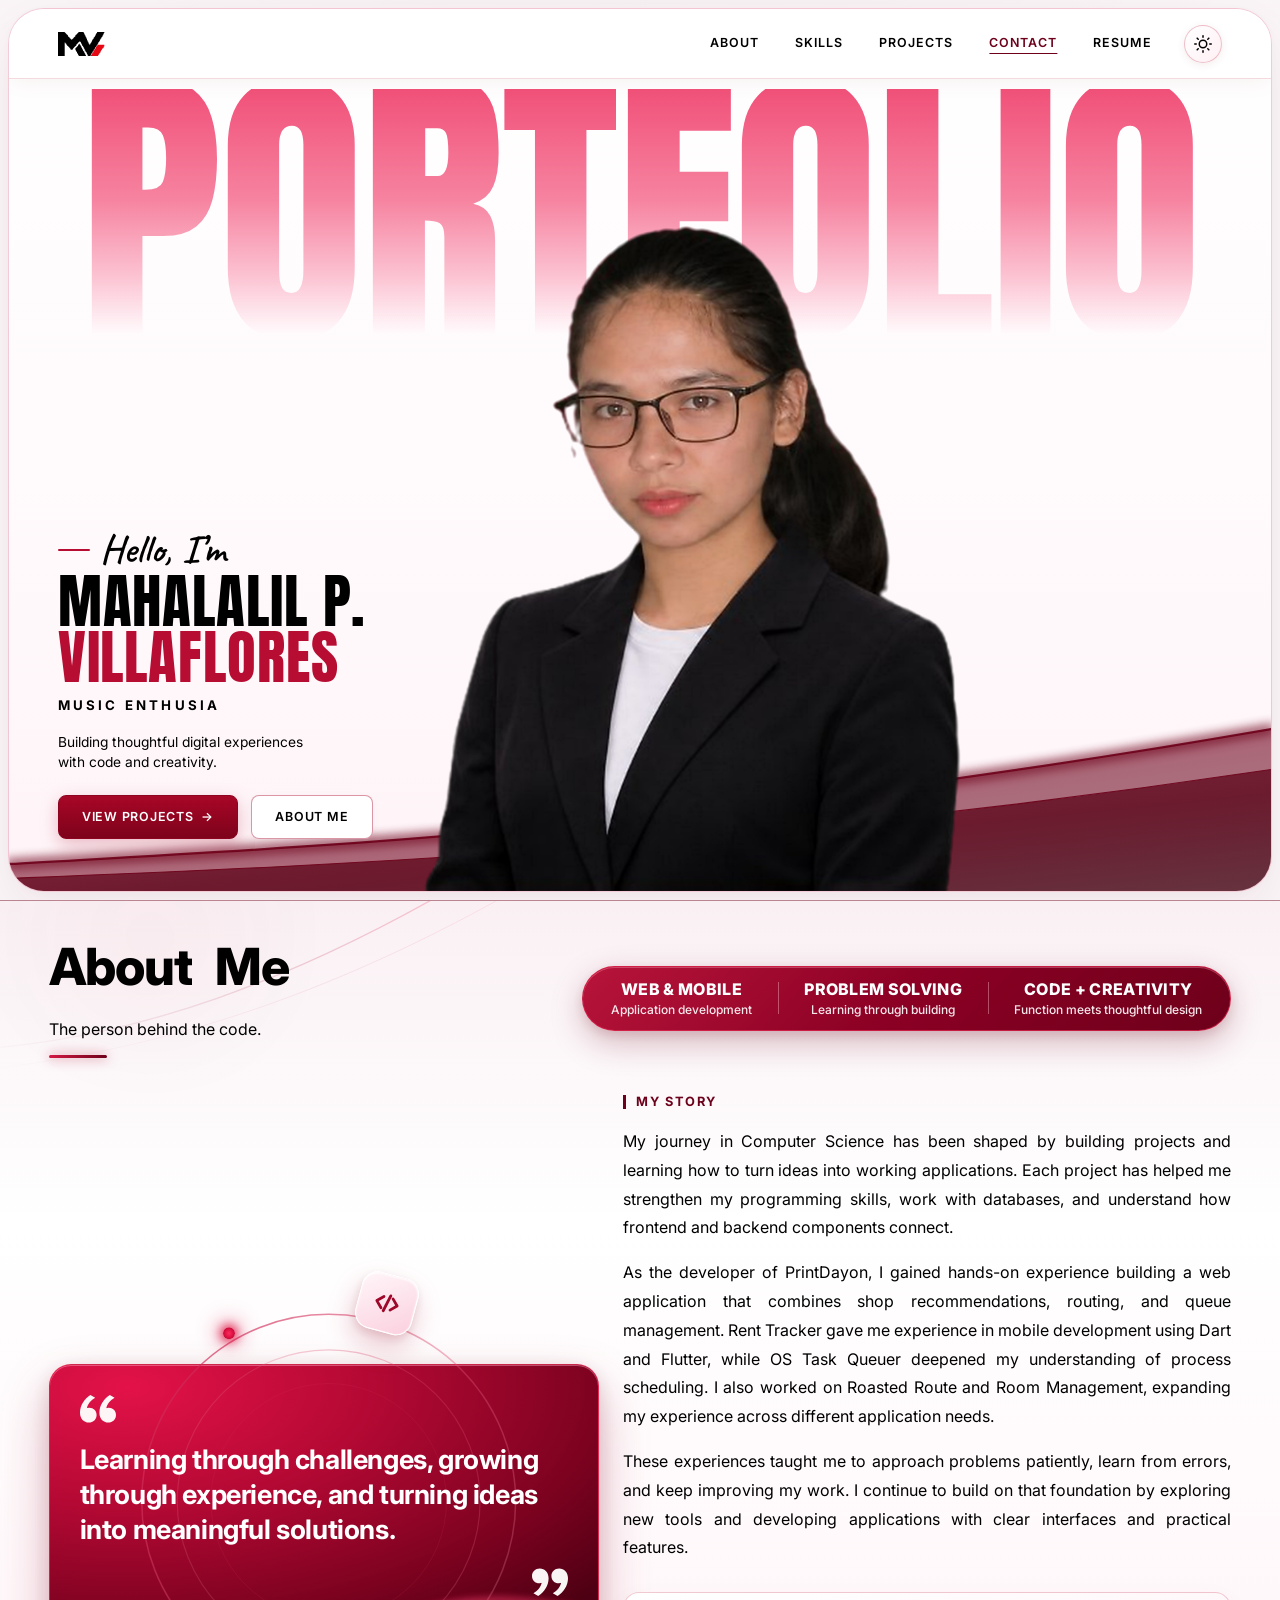
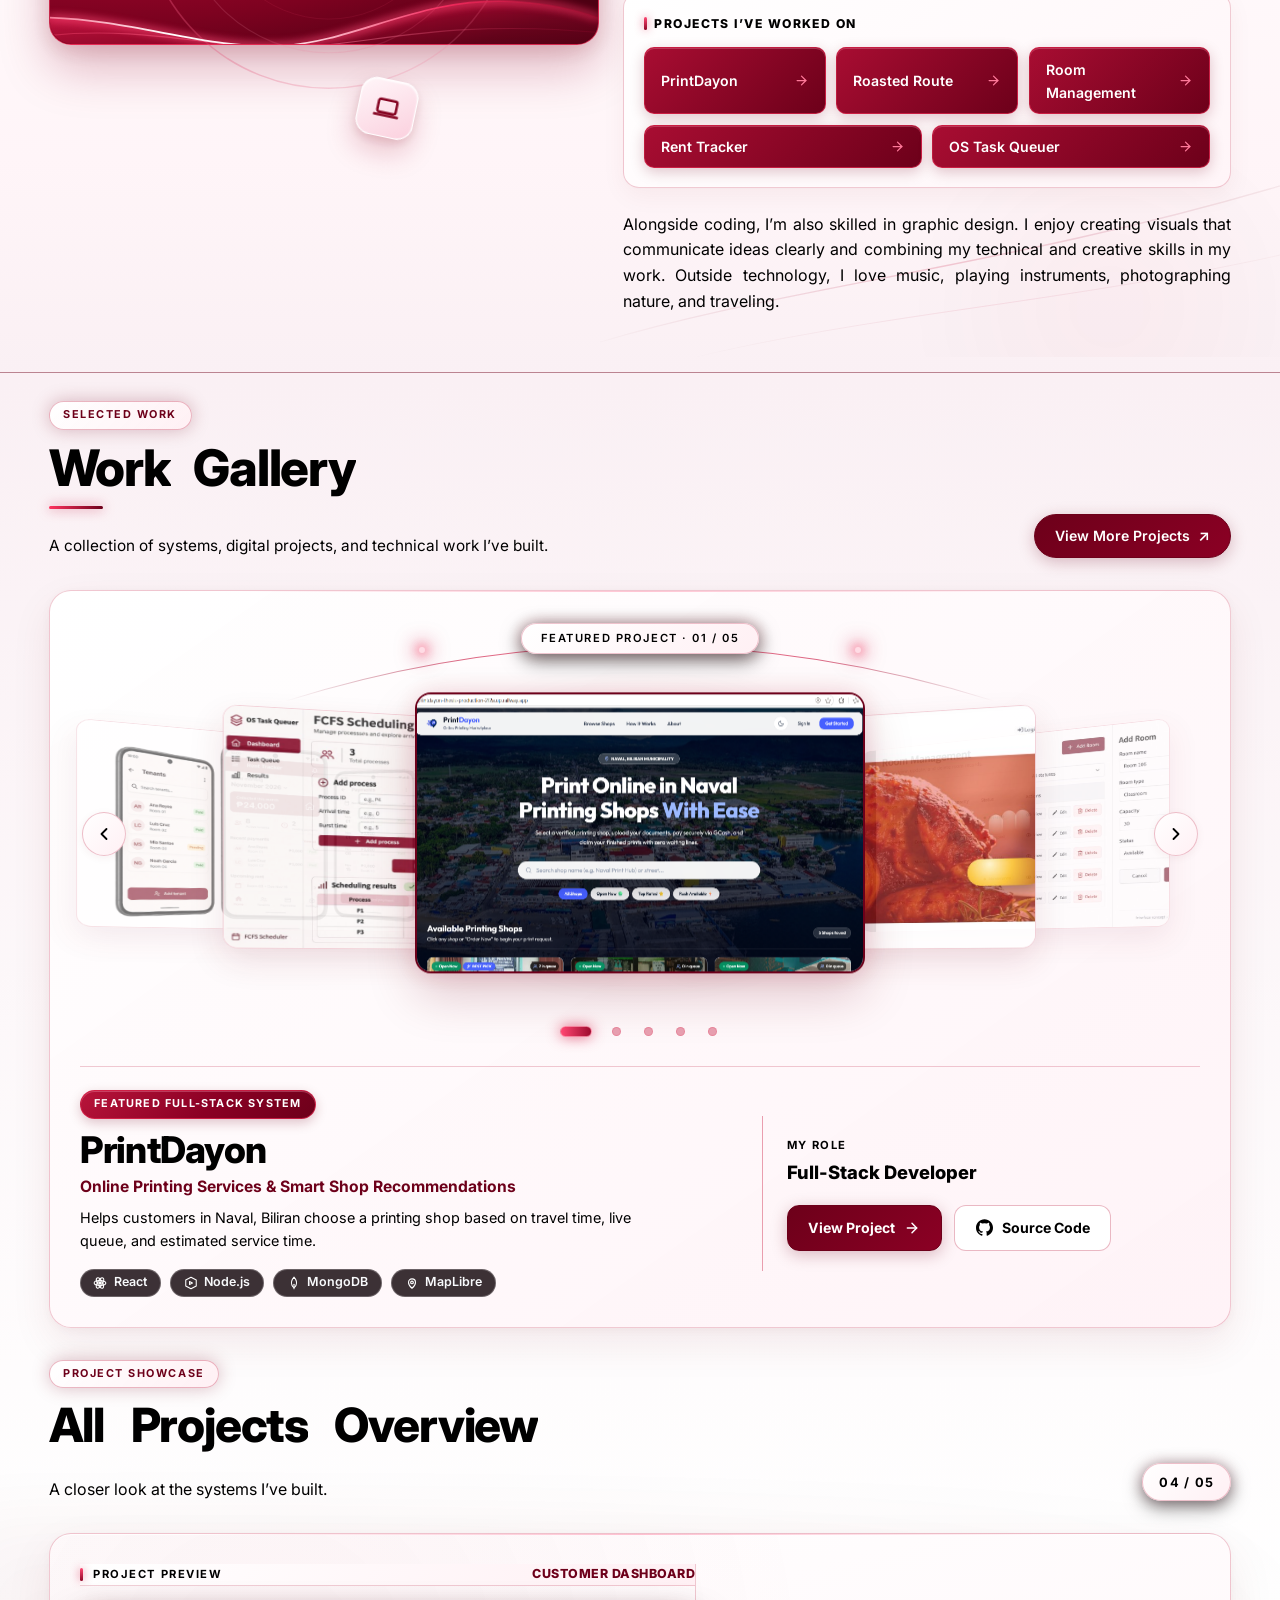
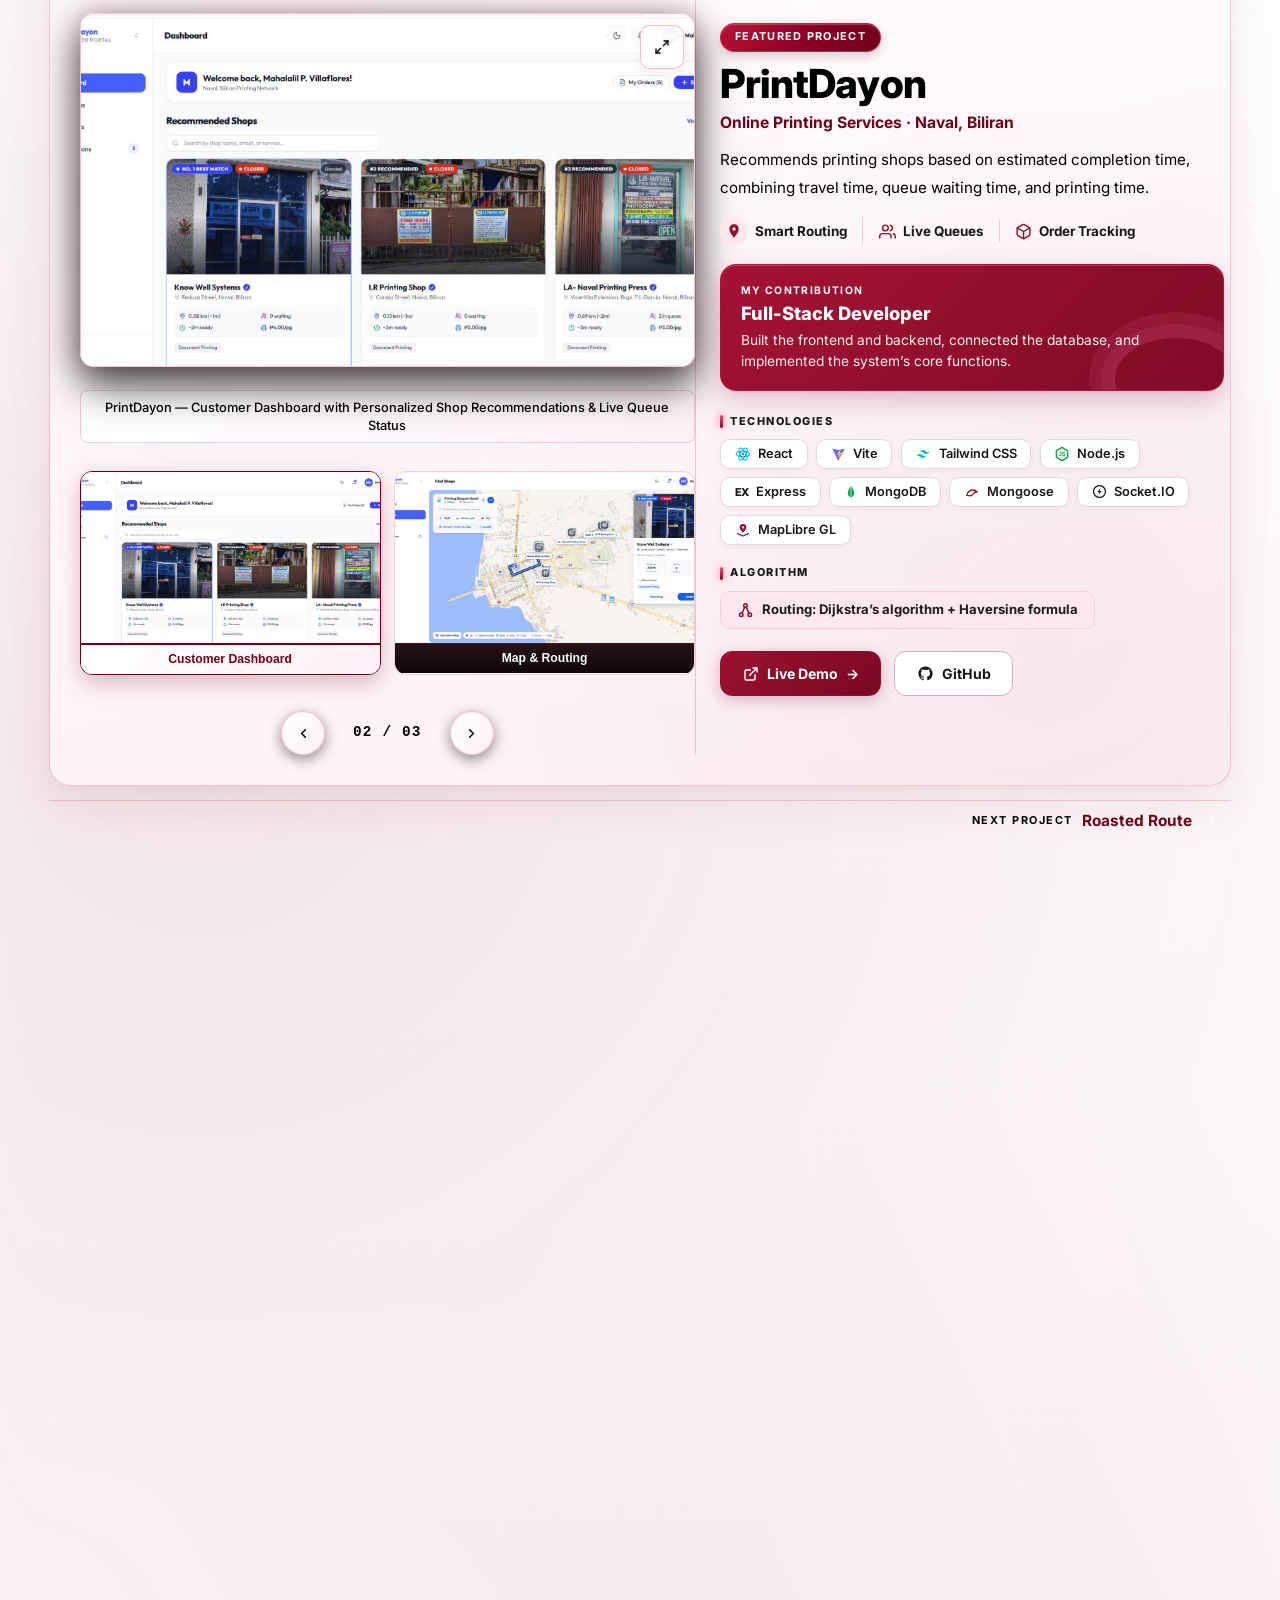
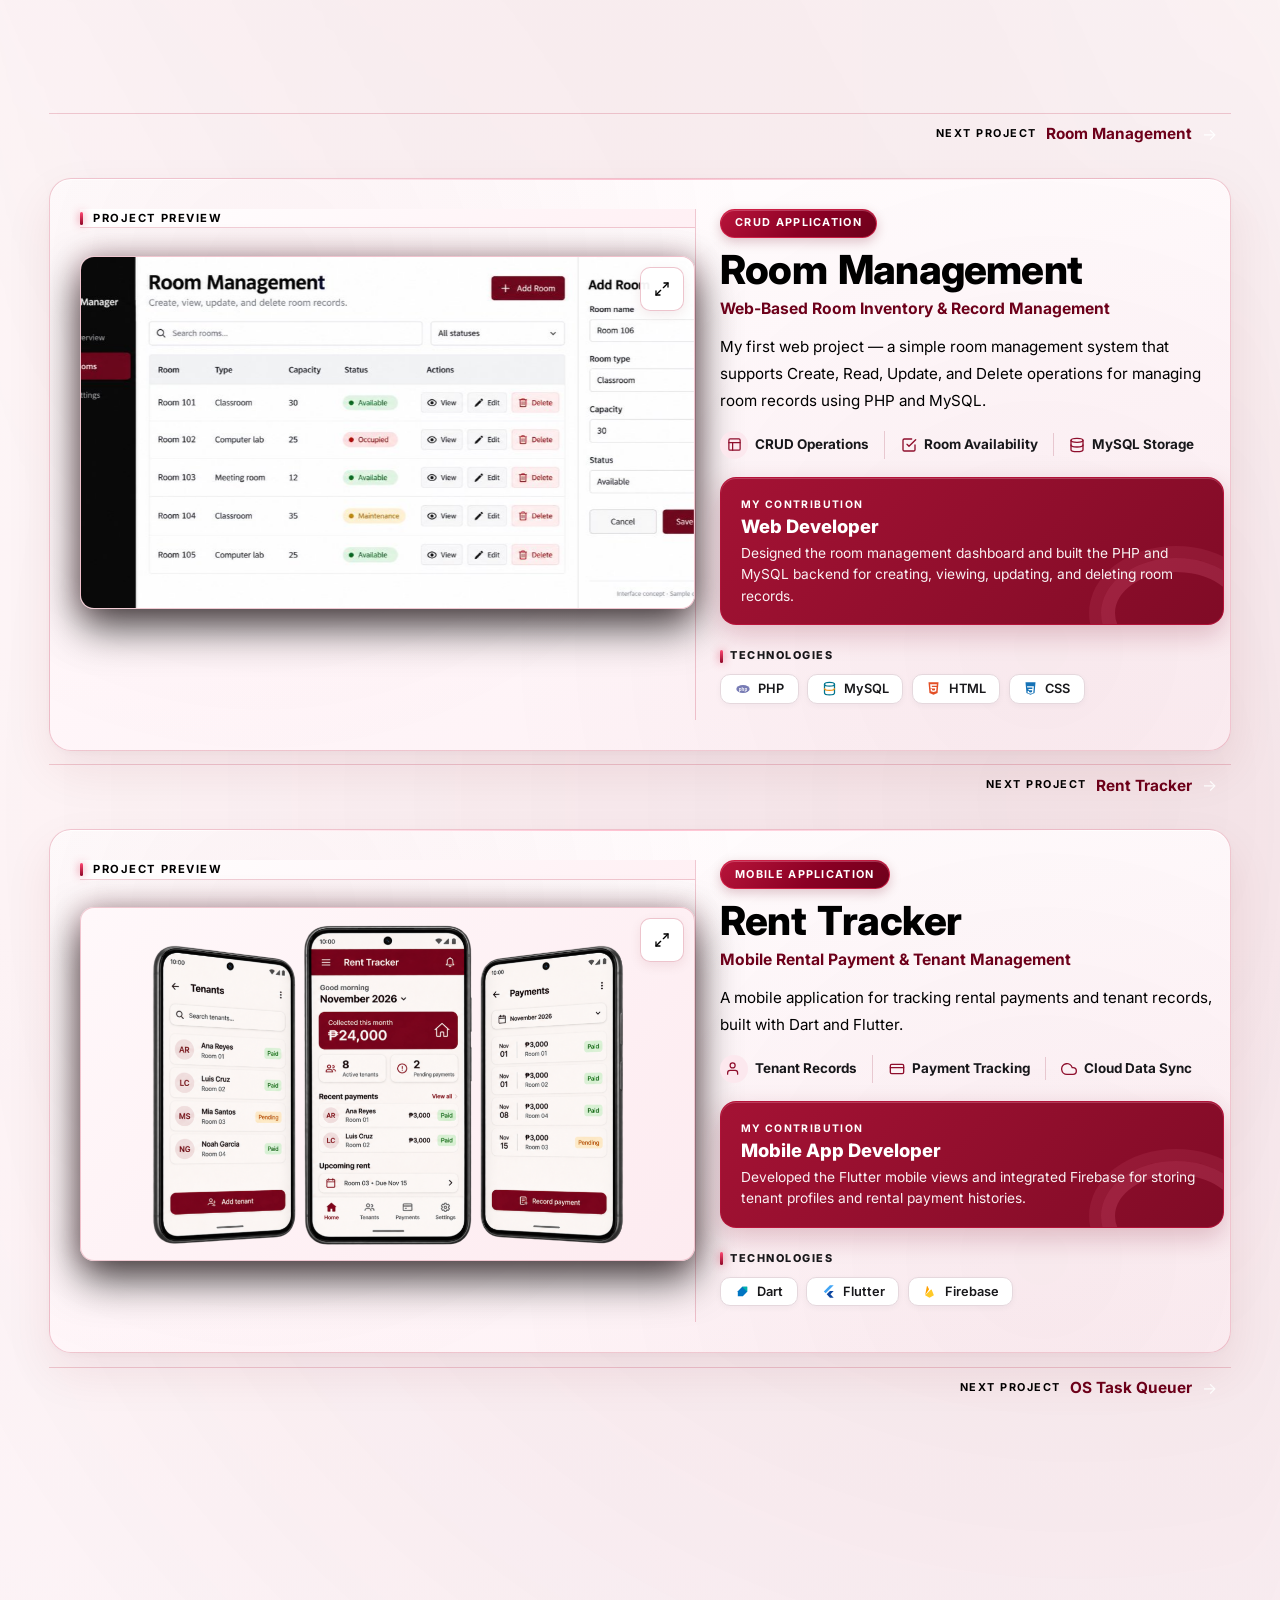
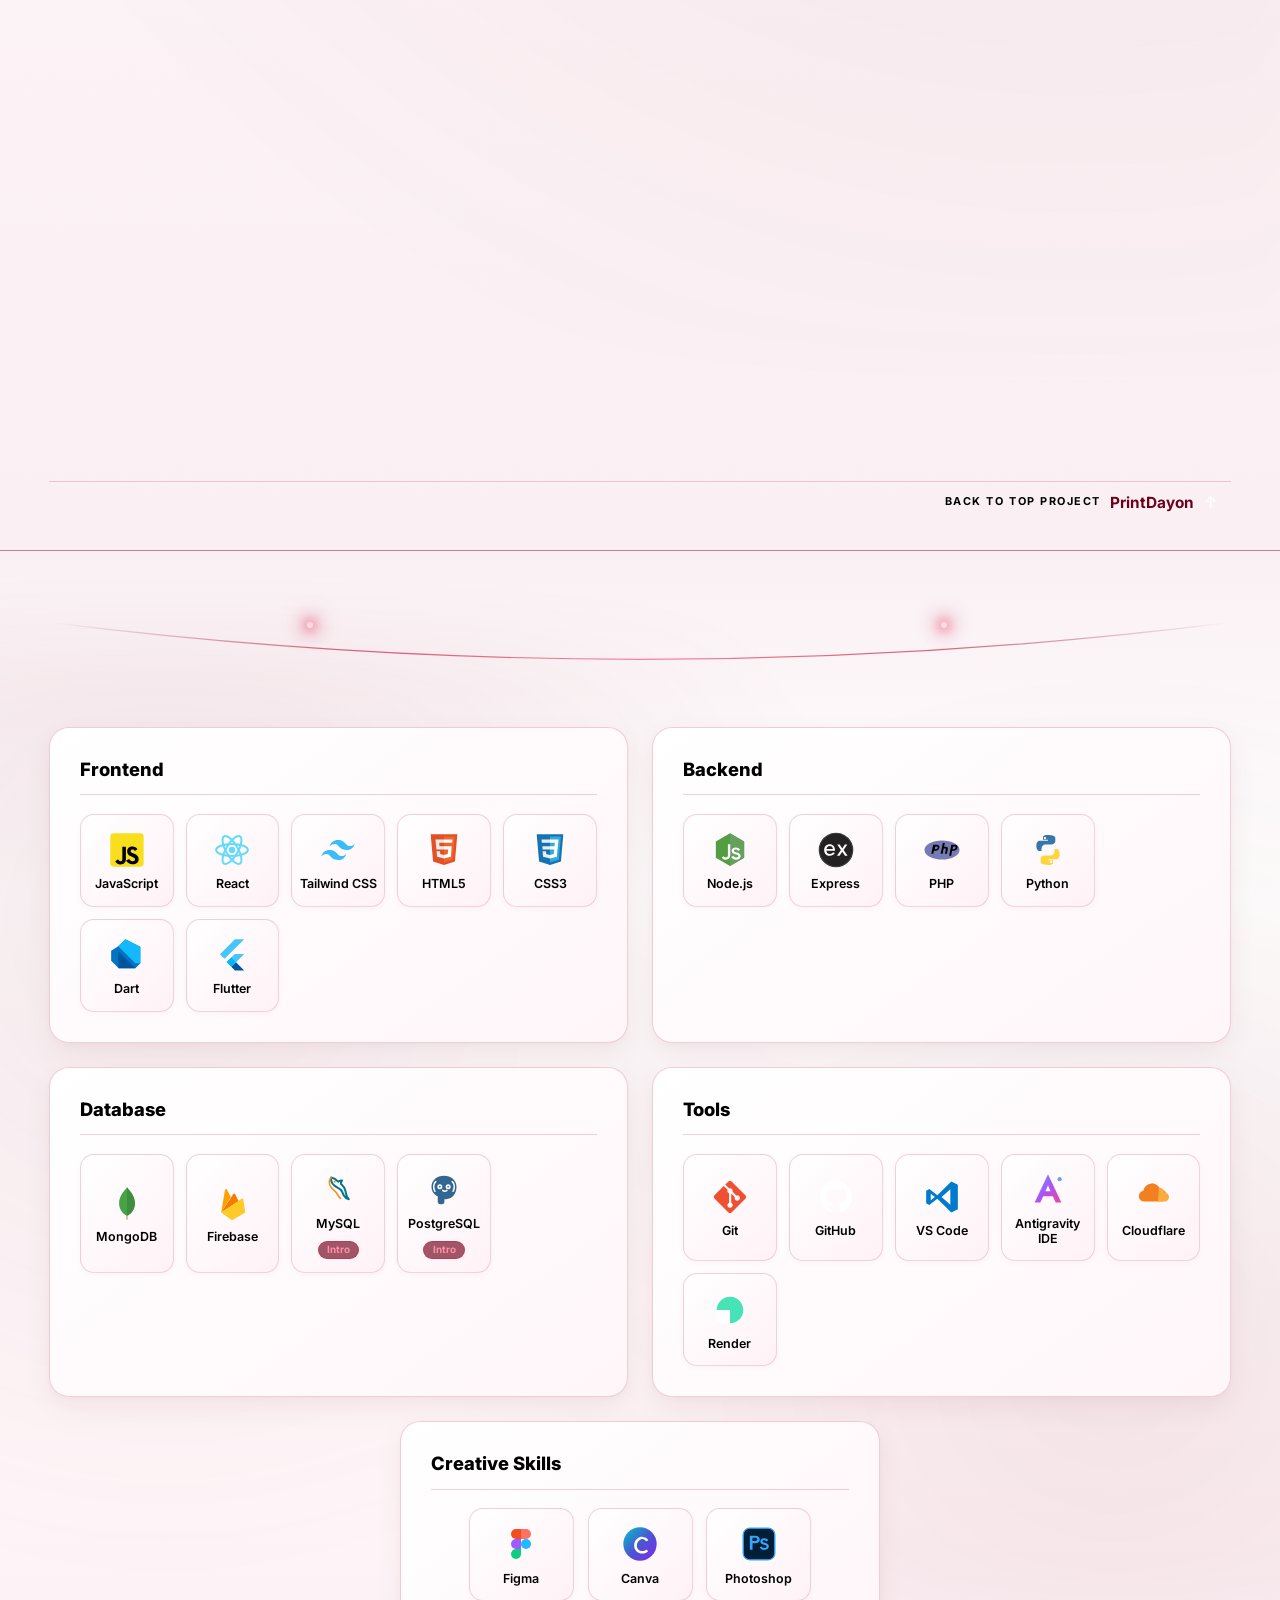
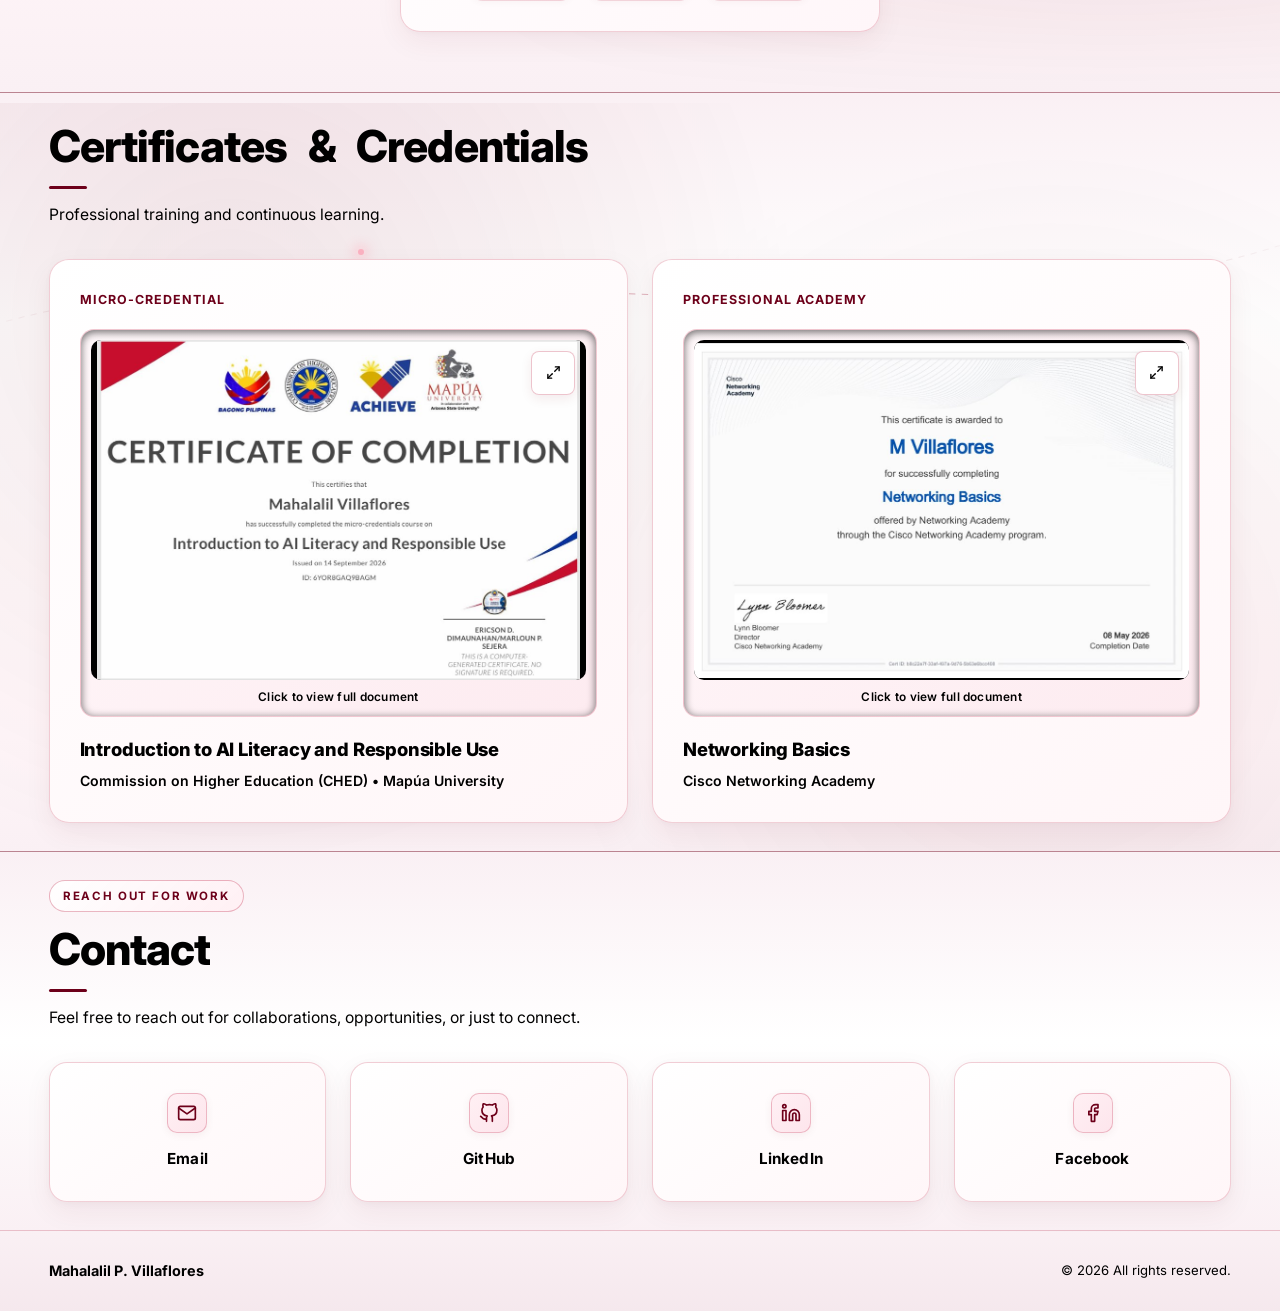
==== commit 0c8d22c1: "Match featured project details design with tech icons, blush algorithm pill, and action button icons" ====
--- a/portfolio/index.html
+++ b/portfolio/index.html
@@ -822,18 +822,16 @@
 
                   <ul class="project-featured__features" aria-label="PrintDayon key features">
                     <li class="project-featured__feature-item">
-                      <span class="project-featured__feature-icon" aria-hidden="true">
-                        <svg width="15" height="15" viewBox="0 0 24 24" fill="none" stroke="currentColor"
-                          stroke-width="2" stroke-linecap="round" stroke-linejoin="round">
-                          <path d="M21 10c0 7-9 13-9 13s-9-6-9-13a9 9 0 0 1 18 0z"></path>
-                          <circle cx="12" cy="10" r="3"></circle>
-                        </svg>
-                      </span>
-                      <span>Smart routing</span>
+                      <span class="project-featured__feature-icon project-featured__feature-icon--badge" aria-hidden="true">
+                        <svg width="16" height="16" viewBox="0 0 24 24" fill="currentColor" stroke="none">
+                          <path d="M12 2C8.13 2 5 5.13 5 9c0 5.25 7 13 7 13s7-7.75 7-13c0-3.87-3.13-7-7-7zm0 9.5a2.5 2.5 0 1 1 0-5 2.5 2.5 0 0 1 0 5z"></path>
+                        </svg>
+                      </span>
+                      <span>Smart Routing</span>
                     </li>
                     <li class="project-featured__feature-item">
                       <span class="project-featured__feature-icon" aria-hidden="true">
-                        <svg width="15" height="15" viewBox="0 0 24 24" fill="none" stroke="currentColor"
+                        <svg width="17" height="17" viewBox="0 0 24 24" fill="none" stroke="currentColor"
                           stroke-width="2" stroke-linecap="round" stroke-linejoin="round">
                           <path d="M17 21v-2a4 4 0 0 0-4-4H5a4 4 0 0 0-4 4v2"></path>
                           <circle cx="9" cy="7" r="4"></circle>
@@ -841,11 +839,11 @@
                           <path d="M16 3.13a4 4 0 0 1 0 7.75"></path>
                         </svg>
                       </span>
-                      <span>Live queues</span>
+                      <span>Live Queues</span>
                     </li>
                     <li class="project-featured__feature-item">
                       <span class="project-featured__feature-icon" aria-hidden="true">
-                        <svg width="15" height="15" viewBox="0 0 24 24" fill="none" stroke="currentColor"
+                        <svg width="17" height="17" viewBox="0 0 24 24" fill="none" stroke="currentColor"
                           stroke-width="2" stroke-linecap="round" stroke-linejoin="round">
                           <path
                             d="M21 16V8a2 2 0 0 0-1-1.73l-7-4a2 2 0 0 0-2 0l-7 4A2 2 0 0 0 3 8v8a2 2 0 0 0 1 1.73l7 4a2 2 0 0 0 2 0l7-4A2 2 0 0 0 21 16z">
@@ -854,7 +852,7 @@
                           <line x1="12" y1="22.08" x2="12" y2="12"></line>
                         </svg>
                       </span>
-                      <span>Order tracking</span>
+                      <span>Order Tracking</span>
                     </li>
                   </ul>
 
@@ -875,15 +873,67 @@
                       <span>TECHNOLOGIES</span>
                     </div>
                     <div class="project__tech-list" aria-label="Technologies used in PrintDayon">
-                      <span class="tech-tag">React</span>
-                      <span class="tech-tag">Vite</span>
-                      <span class="tech-tag">Tailwind CSS</span>
-                      <span class="tech-tag">Node.js</span>
-                      <span class="tech-tag">Express</span>
-                      <span class="tech-tag">MongoDB</span>
-                      <span class="tech-tag">Mongoose</span>
-                      <span class="tech-tag">Socket.IO</span>
-                      <span class="tech-tag">MapLibre GL</span>
+                      <span class="tech-tag">
+                        <svg class="tech-tag__icon" width="16" height="16" viewBox="0 0 24 24" fill="none" aria-hidden="true">
+                          <circle cx="12" cy="12" r="2.1" fill="#00b4d8"></circle>
+                          <ellipse cx="12" cy="12" rx="10" ry="4.2" stroke="#00b4d8" stroke-width="1.6"></ellipse>
+                          <ellipse cx="12" cy="12" rx="10" ry="4.2" transform="rotate(60 12 12)" stroke="#00b4d8" stroke-width="1.6"></ellipse>
+                          <ellipse cx="12" cy="12" rx="10" ry="4.2" transform="rotate(120 12 12)" stroke="#00b4d8" stroke-width="1.6"></ellipse>
+                        </svg>
+                        <span>React</span>
+                      </span>
+                      <span class="tech-tag">
+                        <svg class="tech-tag__icon" width="15" height="15" viewBox="0 0 24 24" fill="none" aria-hidden="true">
+                          <path d="M21.5 3.5L12.3 21.2c-.3.5-1 .5-1.3 0L2.5 3.5c-.3-.5.2-1.1.8-.9l8.7 2.2 8.7-2.2c.6-.2 1.1.4.8.9z" fill="#646cff"></path>
+                          <path d="M15.8 2.2L9.2 12.4h3.5l-1.4 6.8 6.8-10.2h-3.6l1.3-6.8z" fill="#ffbd2e"></path>
+                        </svg>
+                        <span>Vite</span>
+                      </span>
+                      <span class="tech-tag">
+                        <svg class="tech-tag__icon" width="16" height="16" viewBox="0 0 24 24" fill="#06b6d4" aria-hidden="true">
+                          <path d="M12 6c-2.67 0-4.33 1.33-5 4 1-1.33 2.17-1.83 3.5-1.5.76.19 1.31.74 1.91 1.35.98 1 2.12 2.15 4.59 2.15 2.67 0 4.33-1.33 5-4-1 1.33-2.17 1.83-3.5 1.5-.76-.19-1.31-.74-1.91-1.35C15.61 7.15 14.47 6 12 6zm-5 6c-2.67 0-4.33 1.33-5 4 1-1.33 2.17-1.83 3.5-1.5.76.19 1.31.74 1.91 1.35.98 1 2.12 2.15 4.59 2.15 2.67 0 4.33-1.33 5-4-1 1.33-2.17 1.83-3.5 1.5-.76-.19-1.31-.74-1.91-1.35C10.61 13.15 9.47 12 7 12z"></path>
+                        </svg>
+                        <span>Tailwind CSS</span>
+                      </span>
+                      <span class="tech-tag">
+                        <svg class="tech-tag__icon" width="16" height="16" viewBox="0 0 24 24" fill="none" aria-hidden="true">
+                          <path d="M12 2L20.5 6.9V17.1L12 22L3.5 17.1V6.9L12 2Z" stroke="#16a34a" stroke-width="2" fill="rgba(22,163,74,0.12)"></path>
+                          <text x="12" y="15.2" text-anchor="middle" fill="#16a34a" font-size="8.2" font-weight="800" font-family="sans-serif">JS</text>
+                        </svg>
+                        <span>Node.js</span>
+                      </span>
+                      <span class="tech-tag">
+                        <span class="tech-tag__icon tech-tag__icon--ex" aria-hidden="true">EX</span>
+                        <span>Express</span>
+                      </span>
+                      <span class="tech-tag">
+                        <svg class="tech-tag__icon" width="14" height="16" viewBox="0 0 24 24" fill="none" aria-hidden="true">
+                          <path d="M12 2C8 6.5 6.5 10.5 6.5 14.2c0 3.8 2.4 6.3 5.5 7.3 3.1-1 5.5-3.5 5.5-7.3C17.5 10.5 16 6.5 12 2z" fill="#16a34a"></path>
+                          <path d="M12 5v17" stroke="#bbf7d0" stroke-width="1.3" stroke-linecap="round"></path>
+                        </svg>
+                        <span>MongoDB</span>
+                      </span>
+                      <span class="tech-tag">
+                        <svg class="tech-tag__icon" width="16" height="16" viewBox="0 0 24 24" fill="none" aria-hidden="true">
+                          <path d="M4 17c1.5-5 5-8 9.5-8 2.8 0 4.8 1.2 6.5 3.2-1.5-.4-3.2-.2-4.5.8-1.5 1.2-2.2 3-3.8 4-1.8 1-4.2.8-7.7 0z" stroke="#991b1b" stroke-width="2" stroke-linecap="round" stroke-linejoin="round"></path>
+                          <circle cx="16.5" cy="11" r="1" fill="#991b1b"></circle>
+                        </svg>
+                        <span>Mongoose</span>
+                      </span>
+                      <span class="tech-tag">
+                        <svg class="tech-tag__icon" width="15" height="15" viewBox="0 0 24 24" fill="none" aria-hidden="true">
+                          <circle cx="12" cy="12" r="9.5" stroke="currentColor" stroke-width="2"></circle>
+                          <path d="M13.2 6.8L8.5 13h3.2l-.9 4.2 4.7-6.2h-3.2l.9-4.2z" fill="currentColor"></path>
+                        </svg>
+                        <span>Socket.IO</span>
+                      </span>
+                      <span class="tech-tag">
+                        <svg class="tech-tag__icon" width="16" height="16" viewBox="0 0 24 24" fill="none" aria-hidden="true">
+                          <path d="M12 3a5 5 0 0 0-5 5c0 3.6 5 8.5 5 8.5s5-4.9 5-8.5a5 5 0 0 0-5-5zm0 6.8a1.8 1.8 0 1 1 0-3.6 1.8 1.8 0 0 1 0 3.6z" fill="#9b1237"></path>
+                          <path d="M4 17.5L12 21l8-3.5" stroke="#9b1237" stroke-width="2" stroke-linecap="round" stroke-linejoin="round"></path>
+                        </svg>
+                        <span>MapLibre GL</span>
+                      </span>
                     </div>
                   </div>
 
@@ -893,7 +943,16 @@
                       <span>ALGORITHM</span>
                     </div>
                     <div class="project__algo-list">
-                      <span class="project__algo-pill">Routing: Dijkstra&rsquo;s algorithm + Haversine formula</span>
+                      <span class="project__algo-pill">
+                        <svg class="project__algo-icon" width="17" height="17" viewBox="0 0 24 24" fill="none" stroke="currentColor" stroke-width="2.1" stroke-linecap="round" stroke-linejoin="round" aria-hidden="true">
+                          <circle cx="12" cy="5" r="2.5"></circle>
+                          <circle cx="6" cy="18" r="2.5"></circle>
+                          <circle cx="18" cy="18" r="2.5"></circle>
+                          <line x1="10.8" y1="7.2" x2="7.2" y2="15.8"></line>
+                          <line x1="13.2" y1="7.2" x2="16.8" y2="15.8"></line>
+                        </svg>
+                        <span>Routing: Dijkstra&rsquo;s algorithm + Haversine formula</span>
+                      </span>
                     </div>
                   </div>
 
@@ -901,14 +960,21 @@
                     <a class="project-featured__btn project-featured__btn--primary"
                       href="https://printdayon-thesis-production-2f2a.up.railway.app/" target="_blank"
                       rel="noopener noreferrer" aria-label="Open PrintDayon live demo in a new tab">
+                      <svg class="project-featured__btn-icon" width="16" height="16" viewBox="0 0 24 24" fill="none" stroke="currentColor" stroke-width="2.2" stroke-linecap="round" stroke-linejoin="round" aria-hidden="true">
+                        <path d="M18 13v6a2 2 0 0 1-2 2H5a2 2 0 0 1-2-2V8a2 2 0 0 1 2-2h6"></path>
+                        <polyline points="15 3 21 3 21 9"></polyline>
+                        <line x1="10" y1="14" x2="21" y2="3"></line>
+                      </svg>
                       <span>Live Demo</span>
                       <span class="project-featured__btn-arrow" aria-hidden="true">&rarr;</span>
                     </a>
                     <a class="project-featured__btn project-featured__btn--outline"
                       href="https://github.com/mahalalilvillaflores-jpg/PrintDayonThesis" target="_blank"
                       rel="noopener noreferrer" aria-label="View PrintDayon source code on GitHub in a new tab">
+                      <svg class="project-featured__btn-icon" width="17" height="17" viewBox="0 0 24 24" fill="currentColor" aria-hidden="true">
+                        <path d="M12 2C6.477 2 2 6.484 2 12.017c0 4.425 2.865 8.18 6.839 9.504.5.092.682-.217.682-.483 0-.237-.008-.868-.013-1.703-2.782.605-3.369-1.343-3.369-1.343-.454-1.158-1.11-1.466-1.11-1.466-.908-.62.069-.608.069-.608 1.003.07 1.53 1.032 1.53 1.032.892 1.53 2.341 1.088 2.91.832.092-.647.35-1.088.636-1.338-2.22-.253-4.555-1.113-4.555-4.951 0-1.093.39-1.988 1.029-2.688-.103-.253-.446-1.272.098-2.65 0 0 .84-.27 2.75 1.026A9.564 9.564 0 0 1 12 6.844a9.59 9.59 0 0 1 2.504.337c1.909-1.296 2.747-1.027 2.747-1.027.546 1.379.202 2.398.1 2.651.64.7 1.028 1.595 1.028 2.688 0 3.848-2.339 4.695-4.566 4.943.359.309.678.92.678 1.855 0 1.338-.012 2.419-.012 2.747 0 .268.18.58.688.482A10.02 10.02 0 0 0 22 12.017C22 6.484 17.522 2 12 2Z"></path>
+                      </svg>
                       <span>GitHub</span>
-                      <span class="project-featured__btn-arrow" aria-hidden="true">&rarr;</span>
                     </a>
                   </div>
                 </div>
@@ -1039,7 +1105,7 @@
 
                   <ul class="project-featured__features" aria-label="Roasted Route key features">
                     <li class="project-featured__feature-item">
-                      <span class="project-featured__feature-icon" aria-hidden="true">
+                      <span class="project-featured__feature-icon project-featured__feature-icon--badge" aria-hidden="true">
                         <svg width="15" height="15" viewBox="0 0 24 24" fill="none" stroke="currentColor"
                           stroke-width="2" stroke-linecap="round" stroke-linejoin="round">
                           <path d="M6 2L3 6v14a2 2 0 0 0 2 2h14a2 2 0 0 0 2-2V6l-3-4z"></path>
@@ -1047,26 +1113,26 @@
                           <path d="M16 10a4 4 0 0 1-8 0"></path>
                         </svg>
                       </span>
-                      <span>Menu &amp; cart</span>
+                      <span>Menu &amp; Cart</span>
                     </li>
                     <li class="project-featured__feature-item">
                       <span class="project-featured__feature-icon" aria-hidden="true">
-                        <svg width="15" height="15" viewBox="0 0 24 24" fill="none" stroke="currentColor"
+                        <svg width="16" height="16" viewBox="0 0 24 24" fill="none" stroke="currentColor"
                           stroke-width="2" stroke-linecap="round" stroke-linejoin="round">
                           <path d="M20 21v-2a4 4 0 0 0-4-4H8a4 4 0 0 0-4 4v2"></path>
                           <circle cx="12" cy="7" r="4"></circle>
                         </svg>
                       </span>
-                      <span>Customer accounts</span>
+                      <span>Customer Accounts</span>
                     </li>
                     <li class="project-featured__feature-item">
                       <span class="project-featured__feature-icon" aria-hidden="true">
-                        <svg width="15" height="15" viewBox="0 0 24 24" fill="none" stroke="currentColor"
+                        <svg width="16" height="16" viewBox="0 0 24 24" fill="none" stroke="currentColor"
                           stroke-width="2" stroke-linecap="round" stroke-linejoin="round">
                           <polyline points="22 12 18 12 15 21 9 3 6 12 2 12"></polyline>
                         </svg>
                       </span>
-                      <span>Order requests</span>
+                      <span>Order Requests</span>
                     </li>
                   </ul>
 
@@ -1086,10 +1152,31 @@
                       <span>TECHNOLOGIES</span>
                     </div>
                     <div class="project__tech-list" aria-label="Technologies used in Roasted Route">
-                      <span class="tech-tag">Python</span>
-                      <span class="tech-tag">HTML</span>
-                      <span class="tech-tag">CSS</span>
-                      <span class="tech-tag">Render</span>
+                      <span class="tech-tag">
+                        <svg class="tech-tag__icon" width="15" height="15" viewBox="0 0 24 24" fill="none" aria-hidden="true">
+                          <path d="M11.9 2C7.8 2 8.2 3.8 8.2 3.8v2.1h3.8v.6H6.5S4 6.2 4 10.2s2.2 3.9 2.2 3.9h1.3v-1.9s-.1-2.2 2.2-2.2h3.8s2.1 0 2.1-2V4.5S15.9 2 11.9 2z" fill="#3776ab"></path>
+                          <path d="M12.1 22c4.1 0 3.7-1.8 3.7-1.8v-2.1H12v-.6h5.5s2.5.3 2.5-3.7-2.2-3.9-2.2-3.9h-1.3v1.9s.1 2.2-2.2 2.2h-3.8s-2.1 0-2.1 2v3.5S8.1 22 12.1 22z" fill="#ffd343"></path>
+                        </svg>
+                        <span>Python</span>
+                      </span>
+                      <span class="tech-tag">
+                        <svg class="tech-tag__icon" width="15" height="15" viewBox="0 0 24 24" fill="#e34f26" aria-hidden="true">
+                          <path d="M4 2l1.5 17L12 22l6.5-3L20 2H4zm13.1 5.5H9.2l.2 2.2h7.5l-.6 6.6-4.3 1.2-4.3-1.2-.3-3.4h2.1l.2 1.7 2.3.6 2.3-.6.3-2.7H7.2L6.6 5.3h10.7l-.2 2.2z"></path>
+                        </svg>
+                        <span>HTML</span>
+                      </span>
+                      <span class="tech-tag">
+                        <svg class="tech-tag__icon" width="15" height="15" viewBox="0 0 24 24" fill="#1572b6" aria-hidden="true">
+                          <path d="M4 2l1.5 17L12 22l6.5-3L20 2H4zm12.9 11.9l-.5 5.4-4.4 1.2-4.4-1.2-.3-3.4h2.1l.2 1.7 2.4.6 2.4-.6.3-2.8H8.9l-.2-2.1h6.2l.2-2.2H6.7l-.2-2.1h10.9l-.5 5.5z"></path>
+                        </svg>
+                        <span>CSS</span>
+                      </span>
+                      <span class="tech-tag">
+                        <svg class="tech-tag__icon" width="15" height="15" viewBox="0 0 24 24" fill="#0d9488" aria-hidden="true">
+                          <path d="M12 3L20 7.5V16.5L12 21L4 16.5V7.5L12 3Z"></path>
+                        </svg>
+                        <span>Render</span>
+                      </span>
                     </div>
                   </div>
 
@@ -1097,6 +1184,11 @@
                     <a class="project-featured__btn project-featured__btn--primary"
                       href="https://roasted-route-5lw2.onrender.com/" target="_blank" rel="noopener noreferrer"
                       aria-label="Open Roasted Route live demo in a new tab">
+                      <svg class="project-featured__btn-icon" width="16" height="16" viewBox="0 0 24 24" fill="none" stroke="currentColor" stroke-width="2.2" stroke-linecap="round" stroke-linejoin="round" aria-hidden="true">
+                        <path d="M18 13v6a2 2 0 0 1-2 2H5a2 2 0 0 1-2-2V8a2 2 0 0 1 2-2h6"></path>
+                        <polyline points="15 3 21 3 21 9"></polyline>
+                        <line x1="10" y1="14" x2="21" y2="3"></line>
+                      </svg>
                       <span>Live Demo</span>
                       <span class="project-featured__btn-arrow" aria-hidden="true">&rarr;</span>
                     </a>
@@ -1162,7 +1254,7 @@
 
                   <ul class="project-featured__features" aria-label="Room Management key features">
                     <li class="project-featured__feature-item">
-                      <span class="project-featured__feature-icon" aria-hidden="true">
+                      <span class="project-featured__feature-icon project-featured__feature-icon--badge" aria-hidden="true">
                         <svg width="15" height="15" viewBox="0 0 24 24" fill="none" stroke="currentColor"
                           stroke-width="2" stroke-linecap="round" stroke-linejoin="round">
                           <rect x="3" y="3" width="18" height="18" rx="2"></rect>
@@ -1170,28 +1262,28 @@
                           <line x1="9" y1="21" x2="9" y2="9"></line>
                         </svg>
                       </span>
-                      <span>CRUD operations</span>
+                      <span>CRUD Operations</span>
                     </li>
                     <li class="project-featured__feature-item">
                       <span class="project-featured__feature-icon" aria-hidden="true">
-                        <svg width="15" height="15" viewBox="0 0 24 24" fill="none" stroke="currentColor"
+                        <svg width="16" height="16" viewBox="0 0 24 24" fill="none" stroke="currentColor"
                           stroke-width="2" stroke-linecap="round" stroke-linejoin="round">
                           <path d="M9 11l3 3L22 4"></path>
                           <path d="M21 12v7a2 2 0 0 1-2 2H5a2 2 0 0 1-2-2V5a2 2 0 0 1 2-2h11"></path>
                         </svg>
                       </span>
-                      <span>Room availability</span>
+                      <span>Room Availability</span>
                     </li>
                     <li class="project-featured__feature-item">
                       <span class="project-featured__feature-icon" aria-hidden="true">
-                        <svg width="15" height="15" viewBox="0 0 24 24" fill="none" stroke="currentColor"
+                        <svg width="16" height="16" viewBox="0 0 24 24" fill="none" stroke="currentColor"
                           stroke-width="2" stroke-linecap="round" stroke-linejoin="round">
                           <ellipse cx="12" cy="5" rx="9" ry="3"></ellipse>
                           <path d="M21 12c0 1.66-4 3-9 3s-9-1.34-9-3"></path>
                           <path d="M3 5v14c0 1.66 4 3 9 3s9-1.34 9-3V5"></path>
                         </svg>
                       </span>
-                      <span>MySQL storage</span>
+                      <span>MySQL Storage</span>
                     </li>
                   </ul>
 
@@ -1212,10 +1304,33 @@
                       <span>TECHNOLOGIES</span>
                     </div>
                     <div class="project__tech-list" aria-label="Technologies used in Room Management">
-                      <span class="tech-tag">PHP</span>
-                      <span class="tech-tag">MySQL</span>
-                      <span class="tech-tag">HTML</span>
-                      <span class="tech-tag">CSS</span>
+                      <span class="tech-tag">
+                        <svg class="tech-tag__icon" width="16" height="16" viewBox="0 0 24 24" fill="none" aria-hidden="true">
+                          <ellipse cx="12" cy="12" rx="10" ry="6" fill="#777bb4"></ellipse>
+                          <text x="12" y="14.5" text-anchor="middle" fill="#ffffff" font-size="6.8" font-weight="800" font-family="sans-serif">php</text>
+                        </svg>
+                        <span>PHP</span>
+                      </span>
+                      <span class="tech-tag">
+                        <svg class="tech-tag__icon" width="15" height="15" viewBox="0 0 24 24" fill="none" stroke="#00758f" stroke-width="2" stroke-linecap="round" stroke-linejoin="round" aria-hidden="true">
+                          <ellipse cx="12" cy="5" rx="8" ry="3"></ellipse>
+                          <path d="M4 5v14c0 1.66 3.58 3 8 3s8-1.34 8-3V5"></path>
+                          <path d="M4 12c0 1.66 3.58 3 8 3s8-1.34 8-3" stroke="#f29111"></path>
+                        </svg>
+                        <span>MySQL</span>
+                      </span>
+                      <span class="tech-tag">
+                        <svg class="tech-tag__icon" width="15" height="15" viewBox="0 0 24 24" fill="#e34f26" aria-hidden="true">
+                          <path d="M4 2l1.5 17L12 22l6.5-3L20 2H4zm13.1 5.5H9.2l.2 2.2h7.5l-.6 6.6-4.3 1.2-4.3-1.2-.3-3.4h2.1l.2 1.7 2.3.6 2.3-.6.3-2.7H7.2L6.6 5.3h10.7l-.2 2.2z"></path>
+                        </svg>
+                        <span>HTML</span>
+                      </span>
+                      <span class="tech-tag">
+                        <svg class="tech-tag__icon" width="15" height="15" viewBox="0 0 24 24" fill="#1572b6" aria-hidden="true">
+                          <path d="M4 2l1.5 17L12 22l6.5-3L20 2H4zm12.9 11.9l-.5 5.4-4.4 1.2-4.4-1.2-.3-3.4h2.1l.2 1.7 2.4.6 2.4-.6.3-2.8H8.9l-.2-2.1h6.2l.2-2.2H6.7l-.2-2.1h10.9l-.5 5.5z"></path>
+                        </svg>
+                        <span>CSS</span>
+                      </span>
                     </div>
                   </div>
                 </div>
@@ -1278,33 +1393,33 @@
 
                   <ul class="project-featured__features" aria-label="Rent Tracker key features">
                     <li class="project-featured__feature-item">
-                      <span class="project-featured__feature-icon" aria-hidden="true">
+                      <span class="project-featured__feature-icon project-featured__feature-icon--badge" aria-hidden="true">
                         <svg width="15" height="15" viewBox="0 0 24 24" fill="none" stroke="currentColor"
                           stroke-width="2" stroke-linecap="round" stroke-linejoin="round">
                           <path d="M17 21v-2a4 4 0 0 0-4-4H5a4 4 0 0 0-4 4v2"></path>
                           <circle cx="9" cy="7" r="4"></circle>
                         </svg>
                       </span>
-                      <span>Tenant records</span>
+                      <span>Tenant Records</span>
                     </li>
                     <li class="project-featured__feature-item">
                       <span class="project-featured__feature-icon" aria-hidden="true">
-                        <svg width="15" height="15" viewBox="0 0 24 24" fill="none" stroke="currentColor"
+                        <svg width="16" height="16" viewBox="0 0 24 24" fill="none" stroke="currentColor"
                           stroke-width="2" stroke-linecap="round" stroke-linejoin="round">
                           <rect x="2" y="5" width="20" height="14" rx="2"></rect>
                           <line x1="2" y1="10" x2="22" y2="10"></line>
                         </svg>
                       </span>
-                      <span>Payment tracking</span>
+                      <span>Payment Tracking</span>
                     </li>
                     <li class="project-featured__feature-item">
                       <span class="project-featured__feature-icon" aria-hidden="true">
-                        <svg width="15" height="15" viewBox="0 0 24 24" fill="none" stroke="currentColor"
+                        <svg width="16" height="16" viewBox="0 0 24 24" fill="none" stroke="currentColor"
                           stroke-width="2" stroke-linecap="round" stroke-linejoin="round">
                           <path d="M18 10h-1.26A8 8 0 1 0 9 20h9a5 5 0 0 0 0-10z"></path>
                         </svg>
                       </span>
-                      <span>Cloud data sync</span>
+                      <span>Cloud Data Sync</span>
                     </li>
                   </ul>
 
@@ -1325,9 +1440,27 @@
                       <span>TECHNOLOGIES</span>
                     </div>
                     <div class="project__tech-list" aria-label="Technologies used in Rent Tracker">
-                      <span class="tech-tag">Dart</span>
-                      <span class="tech-tag">Flutter</span>
-                      <span class="tech-tag">Firebase</span>
+                      <span class="tech-tag">
+                        <svg class="tech-tag__icon" width="15" height="15" viewBox="0 0 24 24" fill="none" aria-hidden="true">
+                          <path d="M4.5 11.5L11.5 4.5H19.5V12.5L12.5 19.5H4.5V11.5Z" fill="#0175c2"></path>
+                          <path d="M11.5 4.5L19.5 12.5V4.5H11.5Z" fill="#00b4ab"></path>
+                        </svg>
+                        <span>Dart</span>
+                      </span>
+                      <span class="tech-tag">
+                        <svg class="tech-tag__icon" width="15" height="15" viewBox="0 0 24 24" fill="none" aria-hidden="true">
+                          <path d="M14.3 2L4.5 11.8l3 3L20.3 2h-6z" fill="#42a5f5"></path>
+                          <path d="M14.3 11.2L9.1 16.4l5.2 5.6h6l-5.2-5.6 5.2-5.2h-6z" fill="#0d47a1"></path>
+                        </svg>
+                        <span>Flutter</span>
+                      </span>
+                      <span class="tech-tag">
+                        <svg class="tech-tag__icon" width="15" height="15" viewBox="0 0 24 24" fill="none" aria-hidden="true">
+                          <path d="M5 18L7.8 3.5c.1-.5.8-.6 1-.1l2.5 4.8L5 18z" fill="#ffa000"></path>
+                          <path d="M5 18l9.5-9.2c.3-.3.9-.2 1 .2L19 18l-7 4-7-4z" fill="#ffca28"></path>
+                        </svg>
+                        <span>Firebase</span>
+                      </span>
                     </div>
                   </div>
                 </div>
@@ -1391,7 +1524,7 @@
 
                   <ul class="project-featured__features" aria-label="Task Queuer key features">
                     <li class="project-featured__feature-item">
-                      <span class="project-featured__feature-icon" aria-hidden="true">
+                      <span class="project-featured__feature-icon project-featured__feature-icon--badge" aria-hidden="true">
                         <svg width="15" height="15" viewBox="0 0 24 24" fill="none" stroke="currentColor"
                           stroke-width="2" stroke-linecap="round" stroke-linejoin="round">
                           <line x1="8" y1="6" x2="21" y2="6"></line>
@@ -1402,27 +1535,27 @@
                           <line x1="3" y1="18" x2="3.01" y2="18"></line>
                         </svg>
                       </span>
-                      <span>FIFO task queue</span>
+                      <span>FIFO Task Queue</span>
                     </li>
                     <li class="project-featured__feature-item">
                       <span class="project-featured__feature-icon" aria-hidden="true">
-                        <svg width="15" height="15" viewBox="0 0 24 24" fill="none" stroke="currentColor"
+                        <svg width="16" height="16" viewBox="0 0 24 24" fill="none" stroke="currentColor"
                           stroke-width="2" stroke-linecap="round" stroke-linejoin="round">
                           <circle cx="12" cy="12" r="10"></circle>
                           <polyline points="12 6 12 12 16 14"></polyline>
                         </svg>
                       </span>
-                      <span>Wait-time metrics</span>
+                      <span>Wait-Time Metrics</span>
                     </li>
                     <li class="project-featured__feature-item">
                       <span class="project-featured__feature-icon" aria-hidden="true">
-                        <svg width="15" height="15" viewBox="0 0 24 24" fill="none" stroke="currentColor"
+                        <svg width="16" height="16" viewBox="0 0 24 24" fill="none" stroke="currentColor"
                           stroke-width="2" stroke-linecap="round" stroke-linejoin="round">
                           <polyline points="16 18 22 12 16 6"></polyline>
                           <polyline points="8 6 2 12 8 18"></polyline>
                         </svg>
                       </span>
-                      <span>Python execution</span>
+                      <span>Python Execution</span>
                     </li>
                   </ul>
 
@@ -1443,8 +1576,24 @@
                       <span>TECHNOLOGIES</span>
                     </div>
                     <div class="project__tech-list" aria-label="Technologies used in Task Queuer">
-                      <span class="tech-tag">Python</span>
-                      <span class="tech-tag">FCFS Algorithm</span>
+                      <span class="tech-tag">
+                        <svg class="tech-tag__icon" width="15" height="15" viewBox="0 0 24 24" fill="none" aria-hidden="true">
+                          <path d="M11.9 2C7.8 2 8.2 3.8 8.2 3.8v2.1h3.8v.6H6.5S4 6.2 4 10.2s2.2 3.9 2.2 3.9h1.3v-1.9s-.1-2.2 2.2-2.2h3.8s2.1 0 2.1-2V4.5S15.9 2 11.9 2z" fill="#3776ab"></path>
+                          <path d="M12.1 22c4.1 0 3.7-1.8 3.7-1.8v-2.1H12v-.6h5.5s2.5.3 2.5-3.7-2.2-3.9-2.2-3.9h-1.3v1.9s.1 2.2-2.2 2.2h-3.8s-2.1 0-2.1 2v3.5S8.1 22 12.1 22z" fill="#ffd343"></path>
+                        </svg>
+                        <span>Python</span>
+                      </span>
+                      <span class="tech-tag">
+                        <svg class="tech-tag__icon" width="15" height="15" viewBox="0 0 24 24" fill="none" stroke="#8e0e2c" stroke-width="2" stroke-linecap="round" stroke-linejoin="round" aria-hidden="true">
+                          <rect x="4" y="4" width="16" height="16" rx="2"></rect>
+                          <rect x="9" y="9" width="6" height="6"></rect>
+                          <line x1="9" y1="1" x2="9" y2="4"></line>
+                          <line x1="15" y1="1" x2="15" y2="4"></line>
+                          <line x1="9" y1="20" x2="9" y2="23"></line>
+                          <line x1="15" y1="20" x2="15" y2="23"></line>
+                        </svg>
+                        <span>FCFS Algorithm</span>
+                      </span>
                     </div>
                   </div>
 
@@ -1454,7 +1603,16 @@
                       <span>ALGORITHM</span>
                     </div>
                     <div class="project__algo-list">
-                      <span class="project__algo-pill">Scheduling: First-Come, First-Served (FCFS)</span>
+                      <span class="project__algo-pill">
+                        <svg class="project__algo-icon" width="17" height="17" viewBox="0 0 24 24" fill="none" stroke="currentColor" stroke-width="2.1" stroke-linecap="round" stroke-linejoin="round" aria-hidden="true">
+                          <circle cx="12" cy="5" r="2.5"></circle>
+                          <circle cx="6" cy="18" r="2.5"></circle>
+                          <circle cx="18" cy="18" r="2.5"></circle>
+                          <line x1="10.8" y1="7.2" x2="7.2" y2="15.8"></line>
+                          <line x1="13.2" y1="7.2" x2="16.8" y2="15.8"></line>
+                        </svg>
+                        <span>Scheduling: First-Come, First-Served (FCFS)</span>
+                      </span>
                     </div>
                   </div>
                 </div>
--- a/portfolio/css/style.css
+++ b/portfolio/css/style.css
@@ -4019,17 +4019,40 @@
   color: #ff5c82;
 }
 
+.project-featured__feature-icon--badge {
+  width: 28px;
+  height: 28px;
+  border-radius: 50%;
+  background: rgba(255, 92, 130, 0.14);
+  flex-shrink: 0;
+}
+
 .project__contribution {
+  position: relative;
+  overflow: hidden;
   display: flex;
   align-items: flex-start;
   gap: 0.95rem;
   width: 100%;
-  padding: 1rem 1.15rem;
+  padding: 1.1rem 1.25rem;
   margin-bottom: 1.15rem;
-  border-radius: 14px;
+  border-radius: 16px;
   background: linear-gradient(135deg, rgba(92, 5, 25, 0.58) 0%, rgba(22, 2, 8, 0.92) 100%);
   border: 1px solid rgba(205, 38, 76, 0.55);
   box-shadow: inset 0 1px 0 rgba(255, 165, 188, 0.16);
+}
+
+.project__contribution::after {
+  content: "";
+  position: absolute;
+  right: -28px;
+  bottom: -44px;
+  width: 150px;
+  height: 110px;
+  border-radius: 50%;
+  border: 14px solid rgba(255, 120, 150, 0.14);
+  box-shadow: 0 0 0 12px rgba(255, 120, 150, 0.08);
+  pointer-events: none;
 }
 
 .project__contribution-icon {
@@ -4046,6 +4069,8 @@
 }
 
 .project__contribution-body {
+  position: relative;
+  z-index: 1;
   display: flex;
   flex-direction: column;
   gap: 0.15rem;
@@ -4060,7 +4085,7 @@
 }
 
 .project__contribution-role {
-  font-size: 1.08rem;
+  font-size: 1.15rem;
   font-weight: 800;
   color: #ffffff;
   margin: 0;
@@ -4094,20 +4119,35 @@
 .project__tech-list {
   display: flex;
   flex-wrap: wrap;
-  gap: 0.48rem;
+  gap: 0.52rem;
 }
 
 .tech-tag {
   display: inline-flex;
   align-items: center;
-  padding: 0.3rem 0.82rem;
-  border-radius: 999px;
+  gap: 0.44rem;
+  padding: 0.36rem 0.86rem;
+  border-radius: 10px;
   background: rgba(18, 4, 9, 0.86);
   border: 1px solid rgba(205, 38, 76, 0.48);
   color: #f8fafc;
-  font-size: 0.78rem;
+  font-size: 0.8rem;
   font-weight: 600;
   line-height: 1.25;
+}
+
+.tech-tag__icon {
+  flex-shrink: 0;
+  display: inline-flex;
+  align-items: center;
+  justify-content: center;
+}
+
+.tech-tag__icon--ex {
+  font-size: 0.68rem;
+  font-weight: 800;
+  letter-spacing: -0.03em;
+  line-height: 1;
 }
 
 .tech-tag:hover {
@@ -4124,13 +4164,23 @@
 .project__algo-pill {
   display: inline-flex;
   align-items: center;
-  padding: 0.34rem 0.95rem;
-  border-radius: 999px;
+  gap: 0.5rem;
+  padding: 0.46rem 1rem;
+  border-radius: 10px;
   background: linear-gradient(135deg, rgba(72, 4, 20, 0.65) 0%, rgba(18, 2, 7, 0.92) 100%);
   border: 1px solid rgba(205, 38, 76, 0.58);
   color: #ffffff;
-  font-size: 0.8rem;
+  font-size: 0.82rem;
   font-weight: 600;
+}
+
+.project__algo-icon {
+  flex-shrink: 0;
+  color: #ff5c82;
+}
+
+.project-featured__btn-icon {
+  flex-shrink: 0;
 }
 
 .project__links {
@@ -7389,60 +7439,104 @@
 }
 
 [data-theme="light"] .project-featured__feature-item {
-  color: #000000;
+  color: #18181b;
+  font-weight: 700;
+  border-right-color: rgba(142, 14, 44, 0.18);
+}
+
+[data-theme="light"] .project-featured__feature-item:last-child {
+  border-right: none;
 }
 
 [data-theme="light"] .project__section-label {
-  color: #000000;
+  color: #18181b;
   font-weight: 800;
 }
 
 [data-theme="light"] .project__section-label span {
-  color: #000000;
+  color: #18181b;
 }
 
 [data-theme="light"] .project__contribution {
-  background: linear-gradient(135deg, #b8143a 0%, #8b0024 55%, #6d001a 100%);
-  border: 1px solid rgba(220, 38, 76, 0.72);
-  box-shadow: 0 8px 22px rgba(109, 0, 26, 0.2), inset 0 1px 0 rgba(255, 175, 200, 0.3);
-}
-
-[data-theme="light"] .tech-tag,
+  background: linear-gradient(135deg, #a41234 0%, #800b26 100%);
+  border: 1px solid rgba(190, 20, 60, 0.75);
+  border-radius: 16px;
+  box-shadow: 0 10px 26px rgba(128, 11, 38, 0.22), inset 0 1px 0 rgba(255, 175, 200, 0.28);
+}
+
+[data-theme="light"] .project__contribution::after {
+  border-color: rgba(255, 130, 160, 0.18);
+  box-shadow: 0 0 0 12px rgba(255, 130, 160, 0.1);
+}
+
+[data-theme="light"] .project__contribution-eyebrow {
+  color: #ffffff;
+}
+
+[data-theme="light"] .project__contribution-role {
+  color: #ffffff;
+}
+
+[data-theme="light"] .project__contribution-text {
+  color: rgba(255, 255, 255, 0.94);
+}
+
+[data-theme="light"] .tech-tag {
+  background: #ffffff;
+  border: 1px solid #e5d8dd;
+  border-radius: 10px;
+  color: #18181b;
+  font-weight: 600;
+  box-shadow: 0 2px 6px rgba(15, 23, 42, 0.04);
+}
+
+[data-theme="light"] .tech-tag:hover {
+  background: #fff8fa;
+  border-color: rgba(158, 17, 50, 0.45);
+}
+
 [data-theme="light"] .project__algo-pill {
-  background: linear-gradient(135deg, #a80d32 0%, #6d001a 100%);
-  border: 1px solid rgba(220, 38, 76, 0.7);
-  color: #ffffff;
-  box-shadow: 0 3px 10px rgba(109, 0, 26, 0.16);
-}
-
-[data-theme="light"] .tech-tag:hover {
-  background: linear-gradient(135deg, #c9184a 0%, #8b0024 100%);
-  border-color: rgba(255, 65, 105, 0.92);
+  background: #fce8ee;
+  border: 1px solid #f5d0dc;
+  border-radius: 10px;
+  color: #1e1b1d;
+  font-weight: 700;
+  box-shadow: none;
+}
+
+[data-theme="light"] .project__algo-icon {
+  color: #8e0e2c;
 }
 
 [data-theme="light"] .project-featured__feature-icon {
-  color: #6D001A;
+  color: #8e0e2c;
+}
+
+[data-theme="light"] .project-featured__feature-icon--badge {
+  background: #fce8ee;
+  color: #8e0e2c;
 }
 
 [data-theme="light"] .project-featured__btn--primary {
-  background: linear-gradient(135deg, #6D001A 0%, #8B0024 100%);
+  background: linear-gradient(135deg, #9b1131 0%, #7a0822 100%);
   color: #FFFFFF;
-  border-color: #6D001A;
-  box-shadow: 0 4px 16px rgba(109, 0, 26, 0.25);
+  border-color: #8e0e2c;
+  box-shadow: 0 4px 16px rgba(122, 8, 34, 0.25);
   transition: all 0.3s ease;
 }
 
 [data-theme="light"] .project-featured__btn--primary:hover {
-  background: linear-gradient(135deg, #8B0024 0%, #B8143A 100%);
+  background: linear-gradient(135deg, #b01538 0%, #8e0e2c 100%);
   color: #FFFFFF;
   transform: translateY(-2px);
-  box-shadow: 0 8px 22px rgba(109, 0, 26, 0.35);
+  box-shadow: 0 8px 22px rgba(122, 8, 34, 0.35);
 }
 
 [data-theme="light"] .project-featured__btn--outline {
-  background: rgba(255, 255, 255, 0.95);
-  border: 1px solid rgba(185, 22, 58, 0.3);
-  color: #000000;
+  background: #ffffff;
+  border: 1px solid #d4aeb9;
+  color: #18181b;
+  font-weight: 700;
   transition: all 0.3s ease;
 }
 
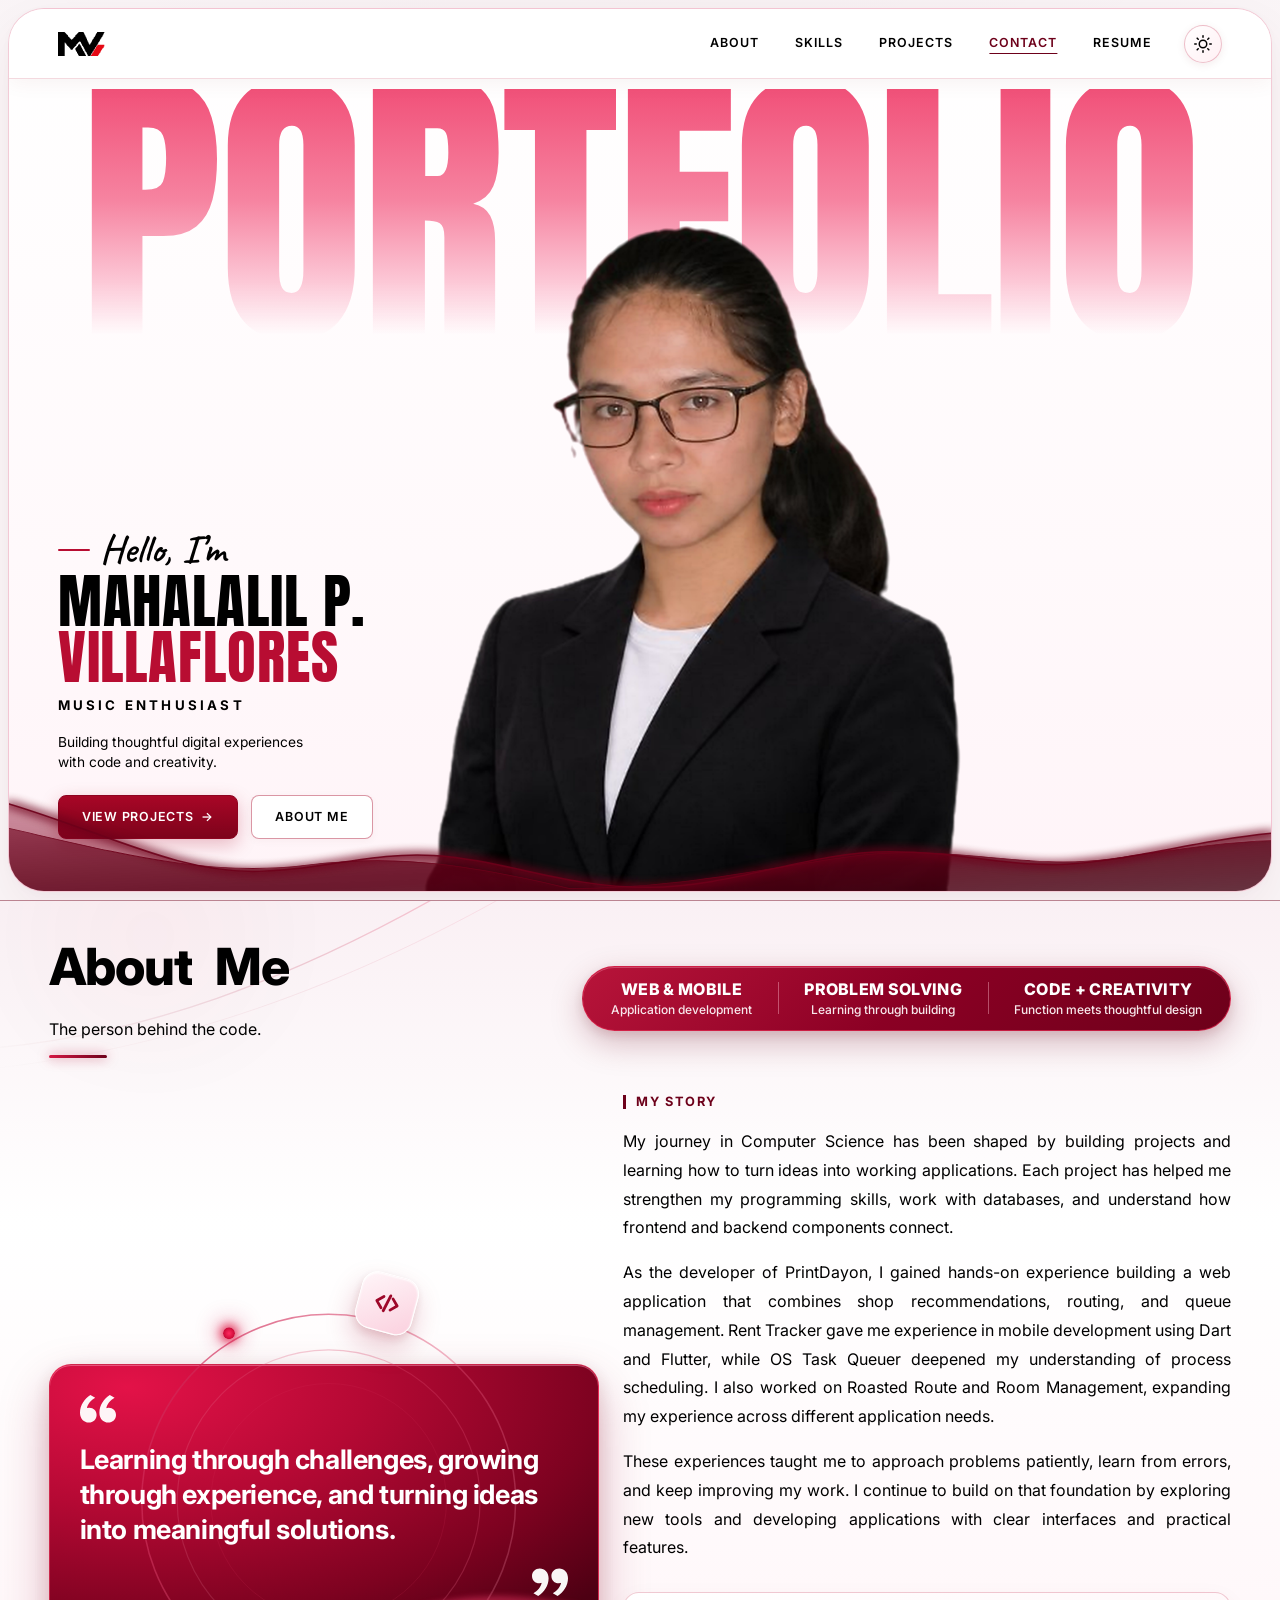
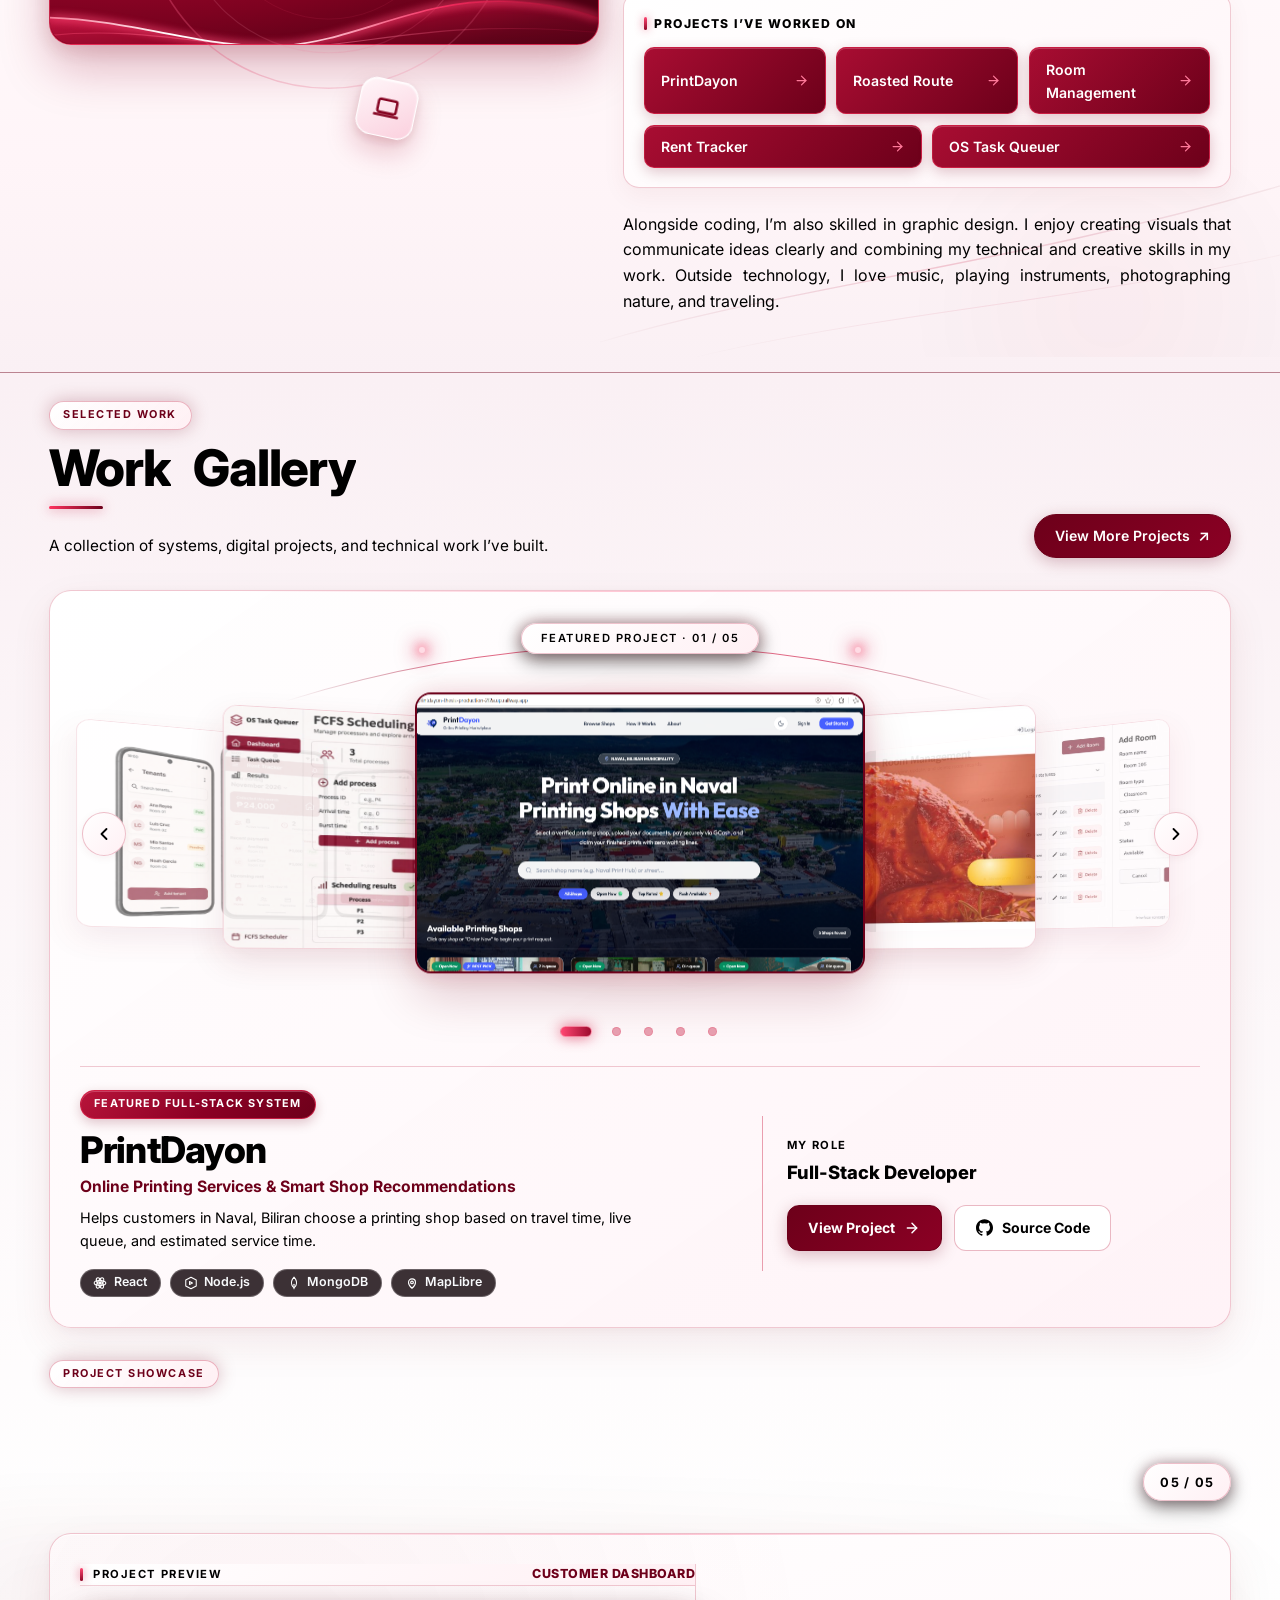
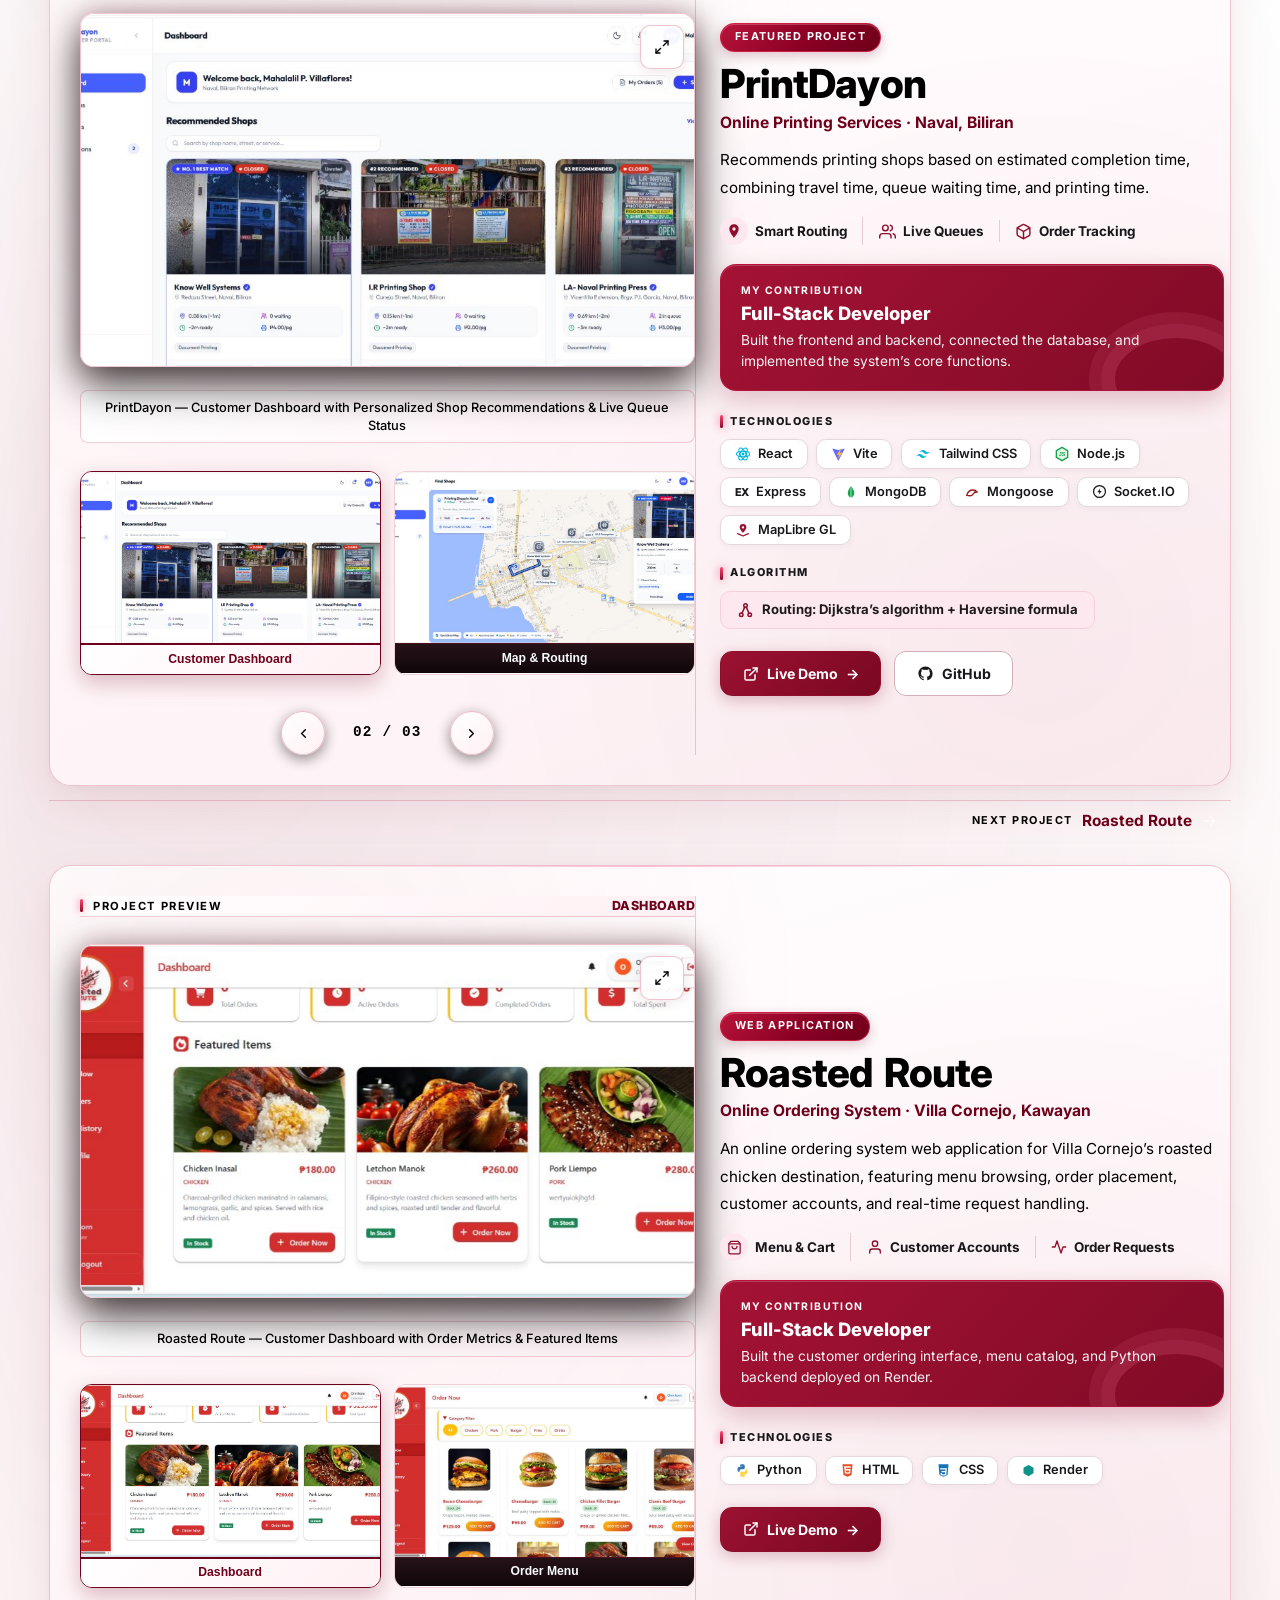
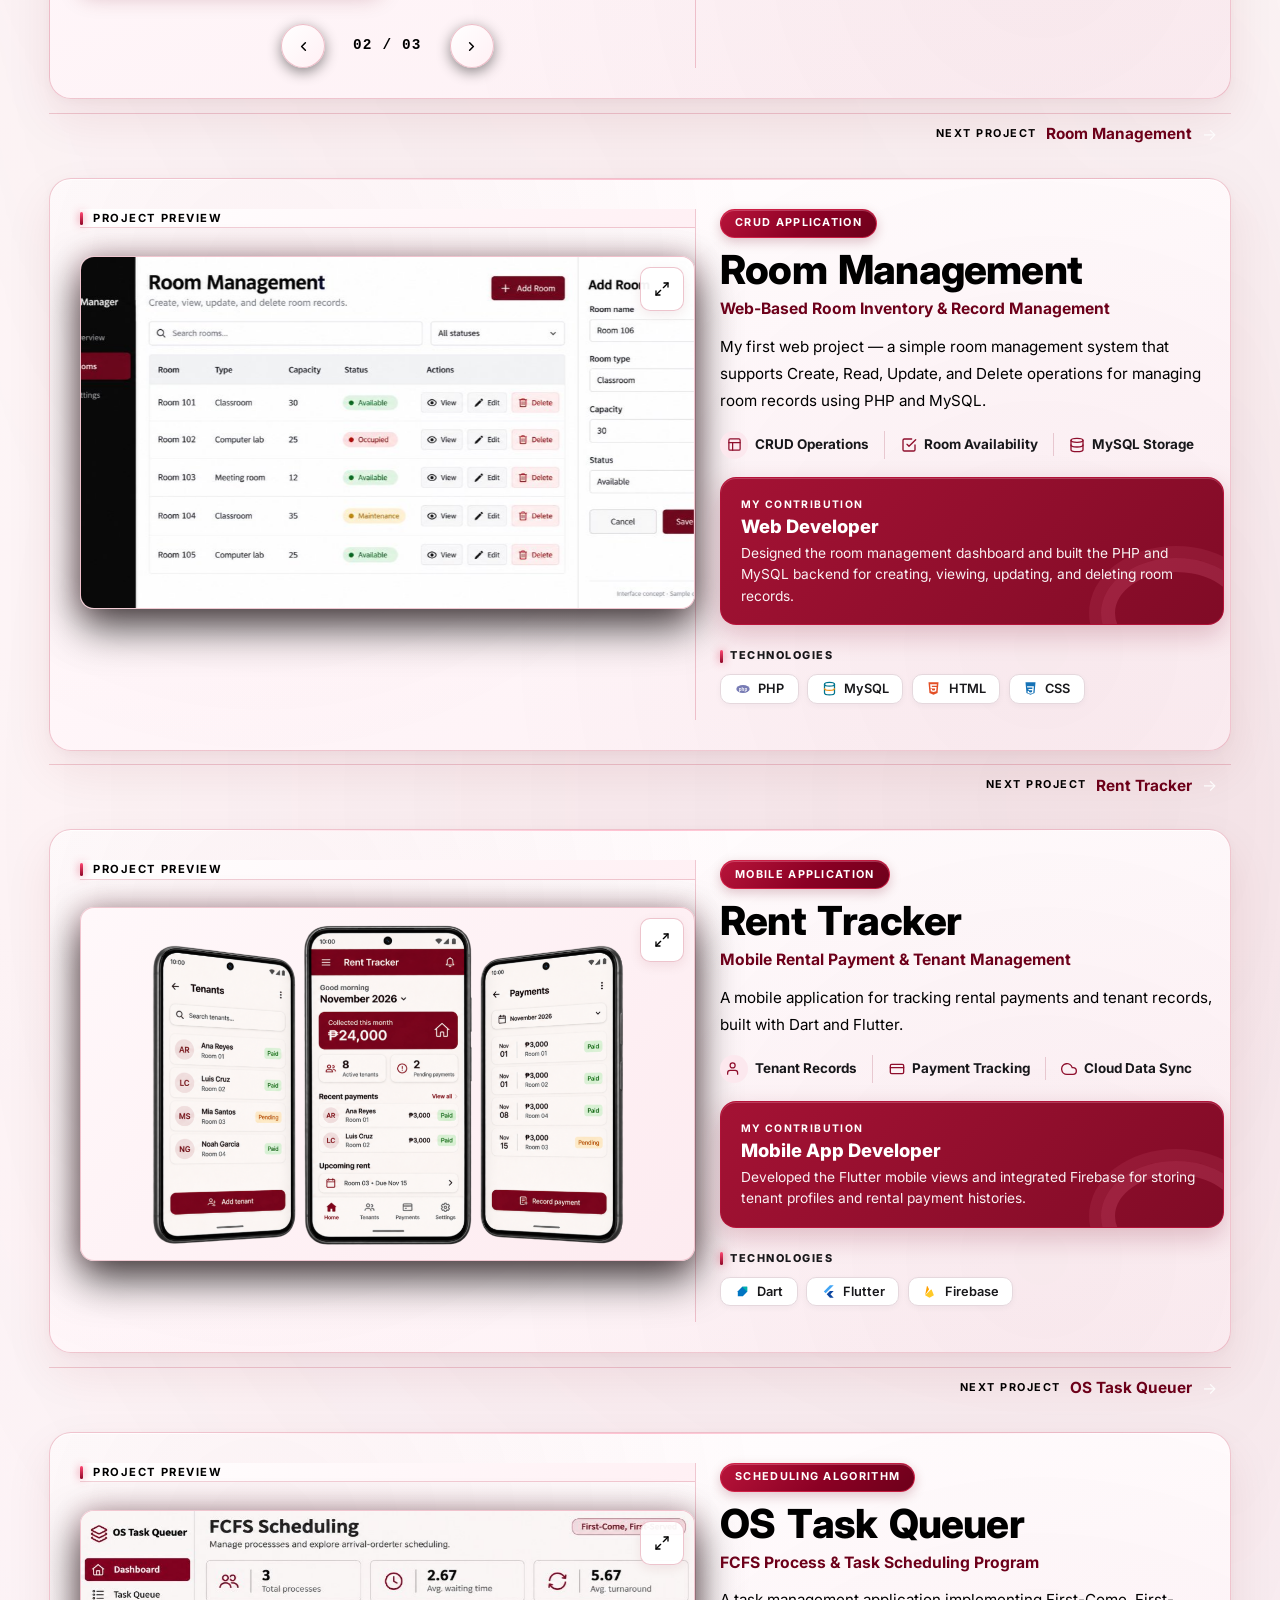
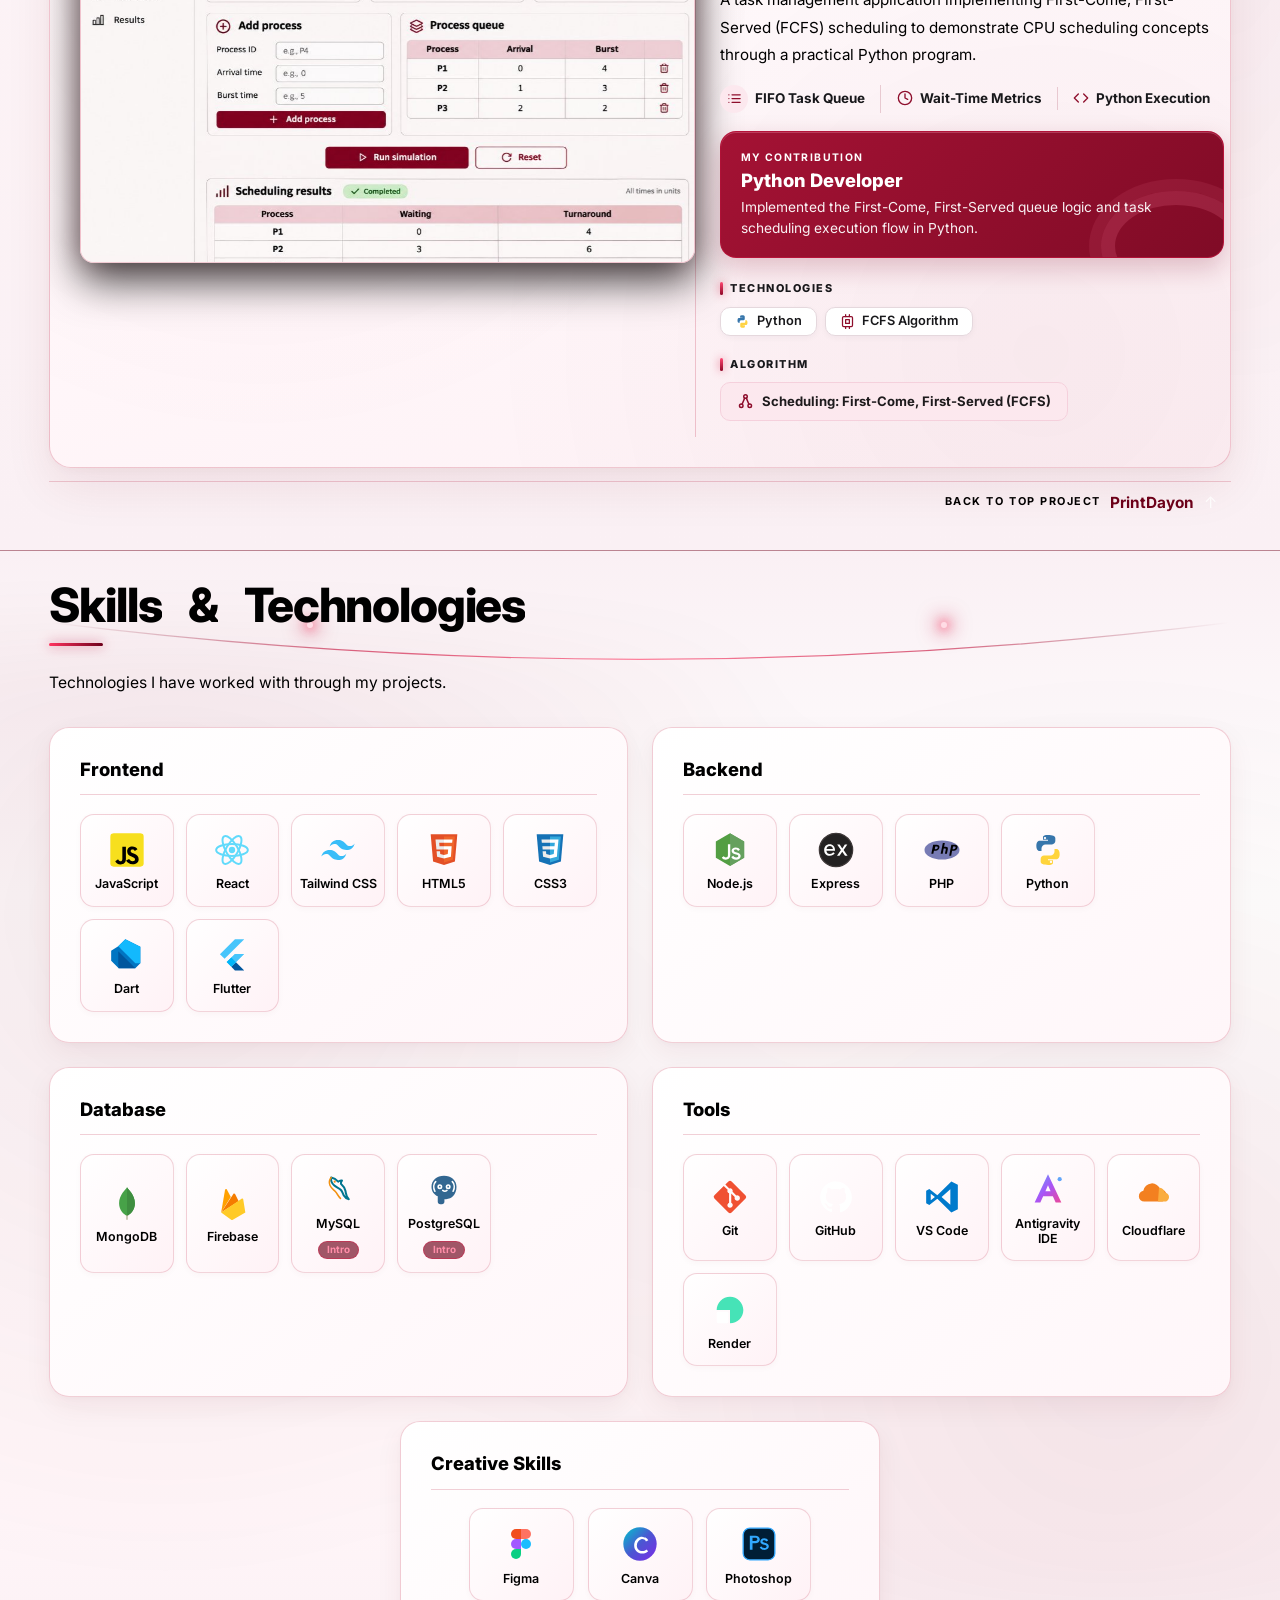
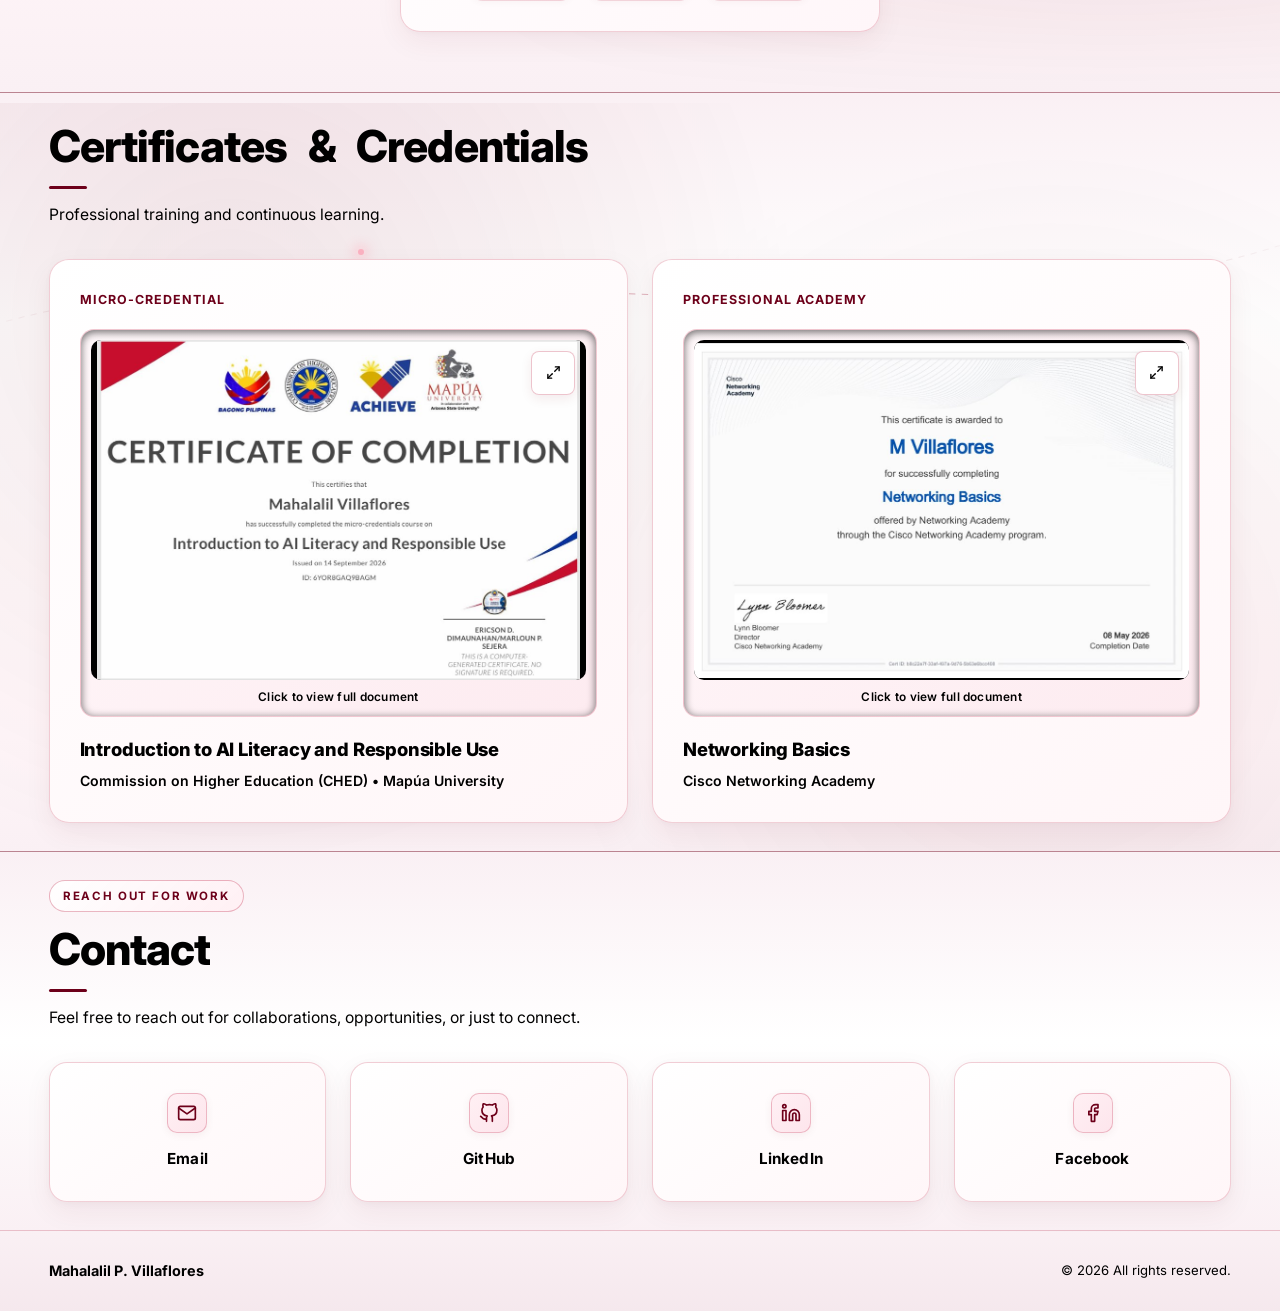
==== commit f3c3a2d9: "Update hero footer wave to match undulating silk-ribbon wave design without scroll indicator" ====
--- a/portfolio/index.html
+++ b/portfolio/index.html
@@ -122,17 +122,28 @@
     </header>
 
     <section class="hero" aria-labelledby="hero-heading">
-      <!-- Glowing crimson / deep burgundy edge-to-edge wave line element (bottom) -->
+      <!-- Glowing crimson / deep burgundy undulating footer wave (edge-to-edge, no scroll-down indicator) -->
       <svg class="hero__wave" viewBox="0 0 1440 220" preserveAspectRatio="none" aria-hidden="true">
         <defs>
           <linearGradient id="heroWaveGrad" x1="0" y1="0" x2="1" y2="0">
-            <stop offset="0" stop-color="#ff1e42" stop-opacity="0.9"></stop>
-            <stop offset="0.5" stop-color="#ff1e42" stop-opacity="0.95"></stop>
-            <stop offset="1" stop-color="#ff4d6a" stop-opacity="1"></stop>
+            <stop offset="0" stop-color="#8b0024" stop-opacity="0.55"></stop>
+            <stop offset="0.11" stop-color="#ff1e42" stop-opacity="0.95"></stop>
+            <stop offset="0.17" stop-color="#ffd6e0" stop-opacity="1"></stop>
+            <stop offset="0.24" stop-color="#ff1e42" stop-opacity="0.9"></stop>
+            <stop offset="0.31" stop-color="#ffc2d1" stop-opacity="1"></stop>
+            <stop offset="0.41" stop-color="#d90d34" stop-opacity="0.85"></stop>
+            <stop offset="0.52" stop-color="#6d001a" stop-opacity="0.4"></stop>
+            <stop offset="0.62" stop-color="#d90d34" stop-opacity="0.85"></stop>
+            <stop offset="0.69" stop-color="#ffd6e0" stop-opacity="1"></stop>
+            <stop offset="0.78" stop-color="#ff1e42" stop-opacity="0.88"></stop>
+            <stop offset="0.88" stop-color="#ffd6e0" stop-opacity="1"></stop>
+            <stop offset="0.95" stop-color="#ff1e42" stop-opacity="0.92"></stop>
+            <stop offset="1" stop-color="#9b0828" stop-opacity="0.7"></stop>
           </linearGradient>
           <linearGradient id="heroWaveFill" x1="0" y1="0" x2="0" y2="1">
-            <stop offset="0" stop-color="#b80d32" stop-opacity="0.6"></stop>
-            <stop offset="1" stop-color="#3a0010" stop-opacity="0.08"></stop>
+            <stop offset="0" stop-color="#d90d34" stop-opacity="0.52"></stop>
+            <stop offset="0.55" stop-color="#6d001a" stop-opacity="0.28"></stop>
+            <stop offset="1" stop-color="#1a0006" stop-opacity="0"></stop>
           </linearGradient>
           <linearGradient id="heroWaveLight1" x1="0" y1="0" x2="1" y2="1">
             <stop offset="0" stop-color="#8b0024" stop-opacity="0.42"></stop>
@@ -145,12 +156,12 @@
             <stop offset="1" stop-color="#3b000e" stop-opacity="0.62"></stop>
           </linearGradient>
         </defs>
-        <path class="hero__wave-fill" d="M0 220 L0 190 C 320 172, 760 155, 1440 40 L1440 220 Z" fill="url(#heroWaveFill)"></path>
-        <path class="hero__wave-light hero__wave-light--back" d="M0 220 L0 190 C 320 172, 760 155, 1440 40 L1440 220 Z" fill="url(#heroWaveLight1)"></path>
-        <path class="hero__wave-light hero__wave-light--front" d="M0 220 L0 206 C 360 192, 820 175, 1440 85 L1440 220 Z" fill="url(#heroWaveLight2)"></path>
-        <path class="hero__wave-line hero__wave-line--glow" d="M0 190 C 320 172, 760 155, 1440 40" stroke="url(#heroWaveGrad)"></path>
-        <path class="hero__wave-line" d="M0 190 C 320 172, 760 155, 1440 40" stroke="url(#heroWaveGrad)"></path>
-        <path class="hero__wave-line hero__wave-line--thin" d="M0 206 C 360 192, 820 175, 1440 85" stroke="url(#heroWaveGrad)"></path>
+        <path class="hero__wave-fill" d="M 0 220 L 0 78 C 110 125, 195 192, 285 188 C 365 184, 415 156, 485 162 C 565 169, 635 215, 730 214 C 830 213, 910 156, 1005 156 C 1090 156, 1140 182, 1210 176 C 1280 170, 1355 138, 1440 126 L 1440 220 Z" fill="url(#heroWaveFill)"></path>
+        <path class="hero__wave-light hero__wave-light--back" d="M 0 220 L 0 78 C 110 125, 195 192, 285 188 C 365 184, 415 156, 485 162 C 565 169, 635 215, 730 214 C 830 213, 910 156, 1005 156 C 1090 156, 1140 182, 1210 176 C 1280 170, 1355 138, 1440 126 L 1440 220 Z" fill="url(#heroWaveLight1)"></path>
+        <path class="hero__wave-light hero__wave-light--front" d="M 0 220 L 0 118 C 130 160, 230 198, 340 178 C 440 160, 520 175, 640 216 C 770 216, 860 182, 970 162 C 1075 144, 1160 186, 1255 168 C 1335 152, 1390 140, 1440 138 L 1440 220 Z" fill="url(#heroWaveLight2)"></path>
+        <path class="hero__wave-line hero__wave-line--glow" d="M 0 78 C 110 125, 195 192, 285 188 C 365 184, 415 156, 485 162 C 565 169, 635 215, 730 214 C 830 213, 910 156, 1005 156 C 1090 156, 1140 182, 1210 176 C 1280 170, 1355 138, 1440 126" stroke="url(#heroWaveGrad)"></path>
+        <path class="hero__wave-line" d="M 0 78 C 110 125, 195 192, 285 188 C 365 184, 415 156, 485 162 C 565 169, 635 215, 730 214 C 830 213, 910 156, 1005 156 C 1090 156, 1140 182, 1210 176 C 1280 170, 1355 138, 1440 126" stroke="url(#heroWaveGrad)"></path>
+        <path class="hero__wave-line hero__wave-line--thin" d="M 0 118 C 130 160, 230 198, 340 178 C 440 160, 520 175, 640 216 C 770 216, 860 182, 970 162 C 1075 144, 1160 186, 1255 168 C 1335 152, 1390 140, 1440 138" stroke="url(#heroWaveGrad)"></path>
       </svg>
 
       <div class="hero__bg-word-mask" aria-hidden="true">
--- a/portfolio/css/style.css
+++ b/portfolio/css/style.css
@@ -547,29 +547,29 @@
   right: 0;
   bottom: 0;
   width: 100%;
-  height: clamp(110px, 18vh, 200px);
+  height: clamp(95px, 15vh, 165px);
   pointer-events: none;
-  z-index: 1;
+  z-index: 4;
 }
 
 .hero__wave-line {
   fill: none;
-  stroke-width: 2.5;
+  stroke-width: 2.4;
   stroke-linecap: round;
-  stroke-dasharray: 1800;
-  stroke-dashoffset: 1800;
+  stroke-dasharray: 2200;
+  stroke-dashoffset: 2200;
   animation: heroWaveDraw 2.2s cubic-bezier(0.22, 1, 0.36, 1) 0.6s forwards;
 }
 
 .hero__wave-line--glow {
-  stroke-width: 9;
-  opacity: 0.55;
-  filter: blur(6px);
+  stroke-width: 11;
+  opacity: 0.68;
+  filter: blur(7px);
 }
 
 .hero__wave-line--thin {
-  stroke-width: 1.2;
-  opacity: 0.6;
+  stroke-width: 1.3;
+  opacity: 0.65;
   animation-delay: 0.9s;
 }
 
@@ -6662,8 +6662,8 @@
 
 [data-theme="light"] .hero__wave {
   display: block !important;
-  height: clamp(130px, 22vh, 230px);
-  z-index: 1;
+  height: clamp(95px, 15vh, 165px);
+  z-index: 4;
 }
 
 [data-theme="light"] .hero__wave-fill,
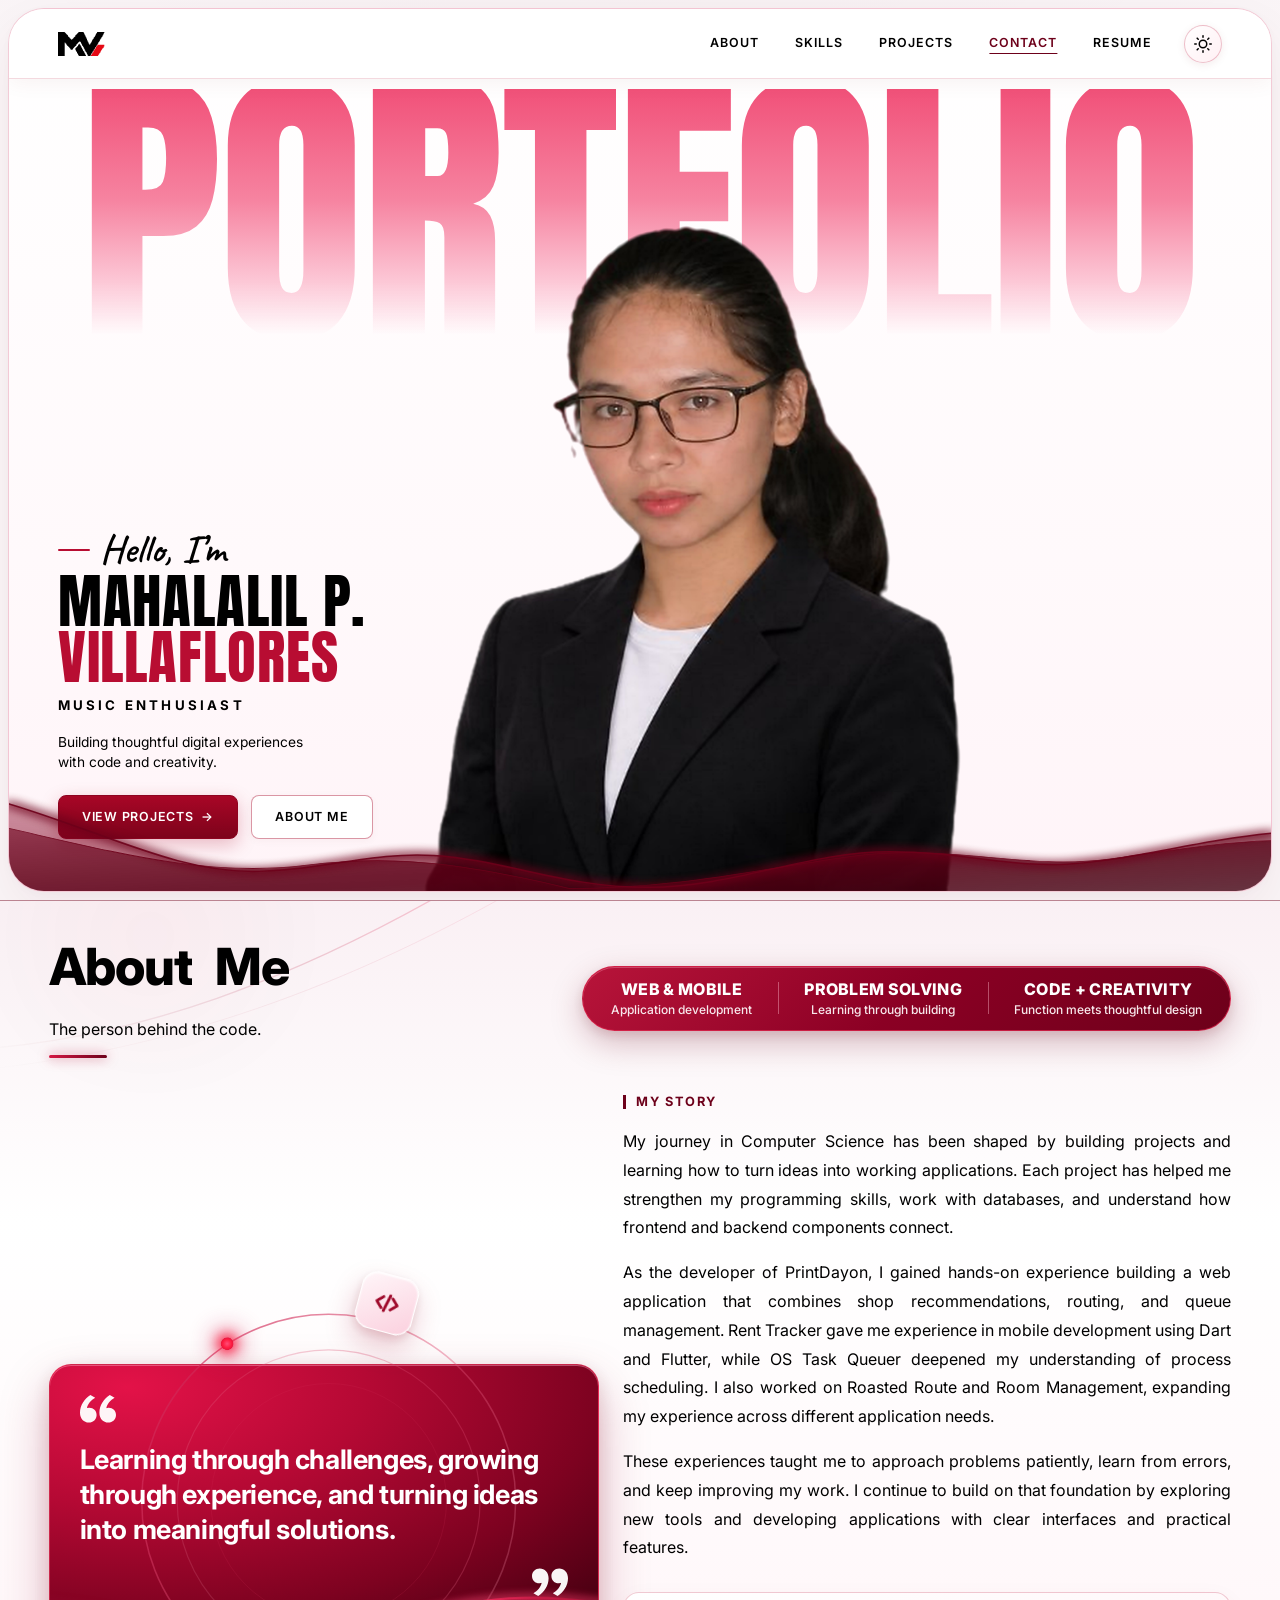
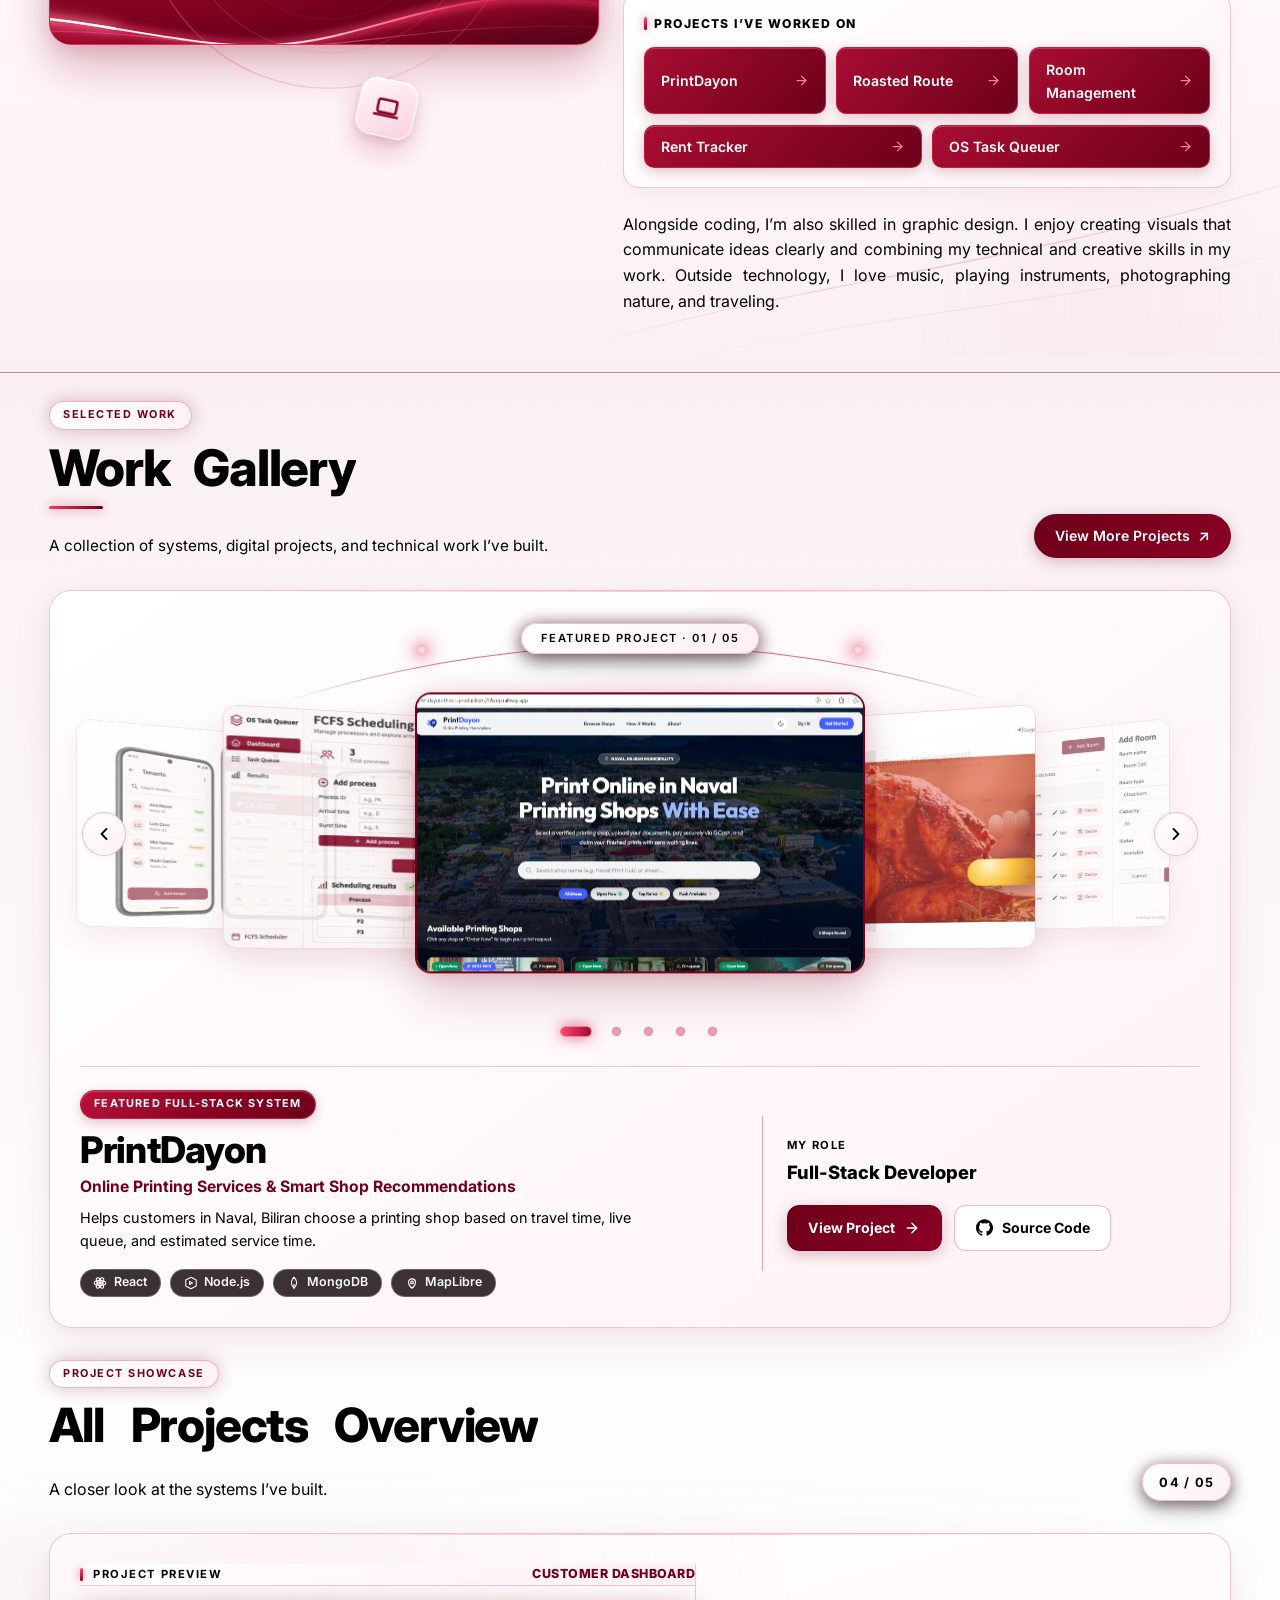
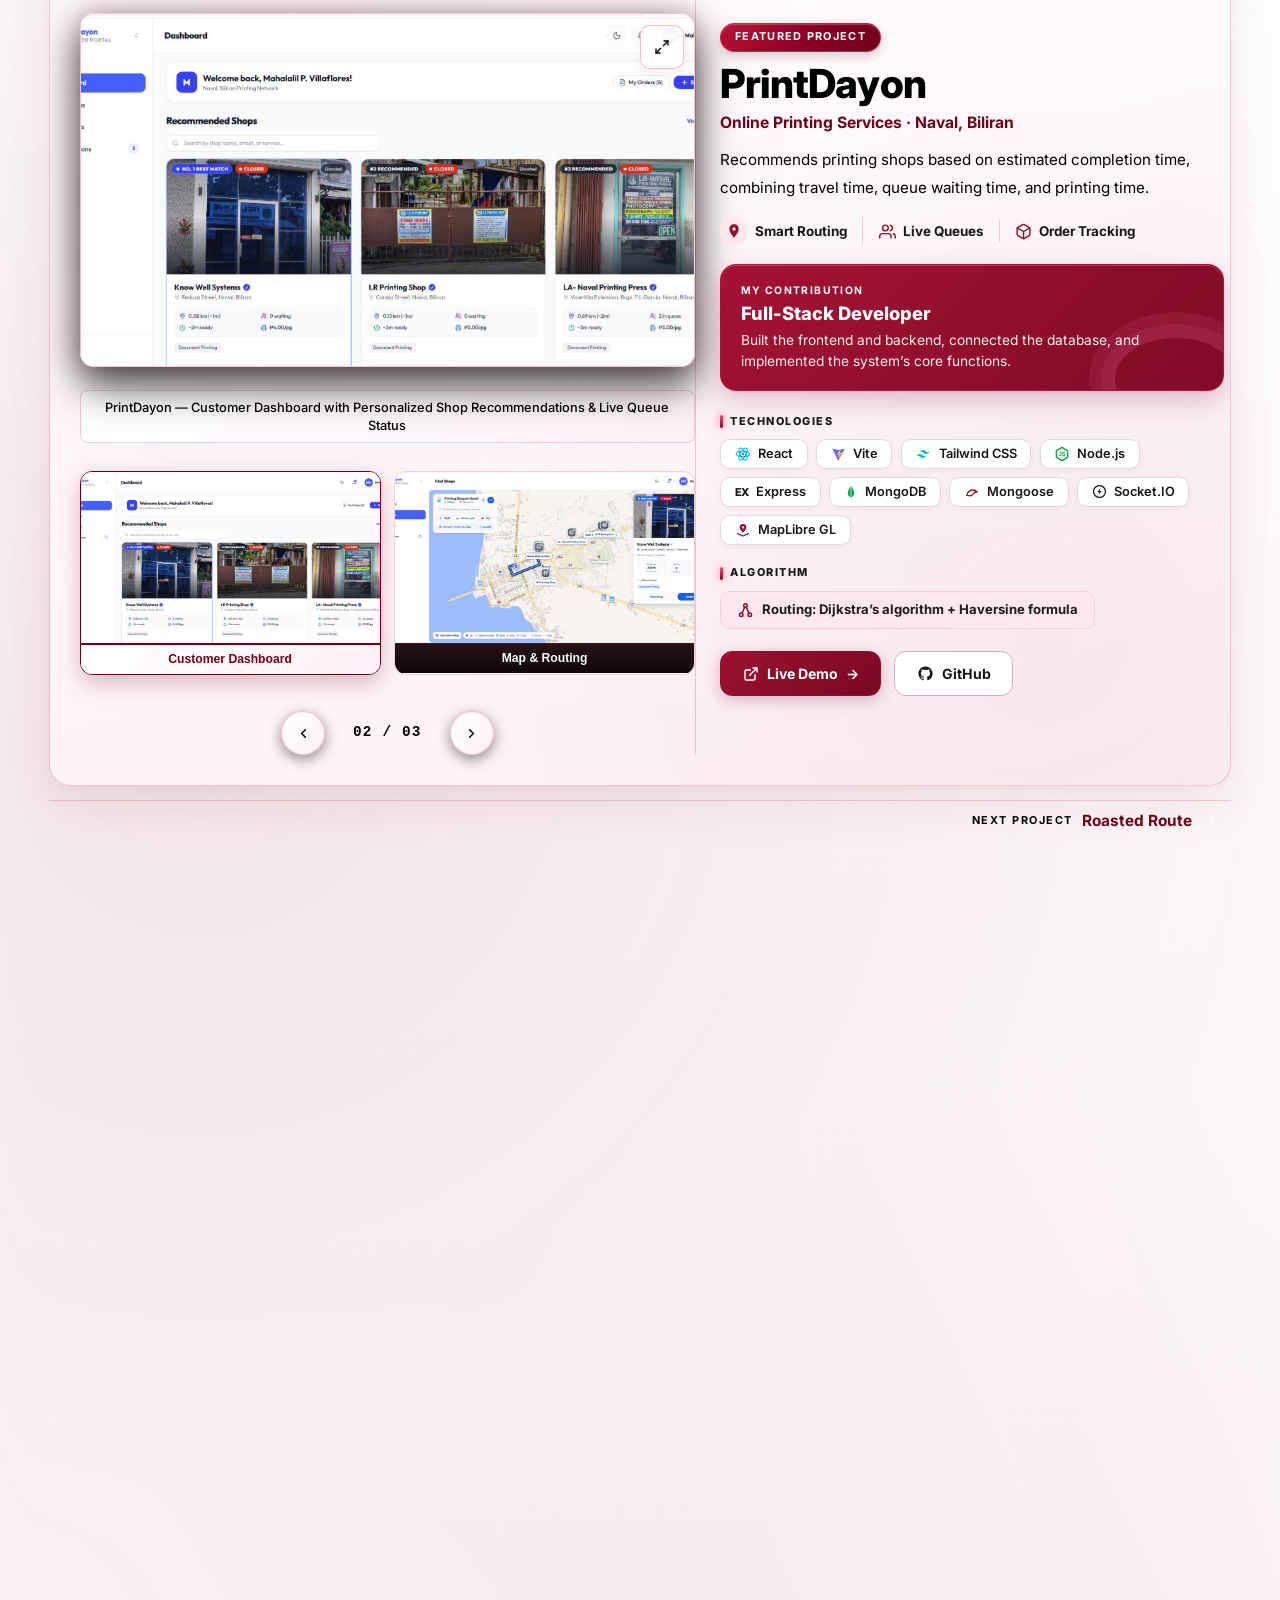
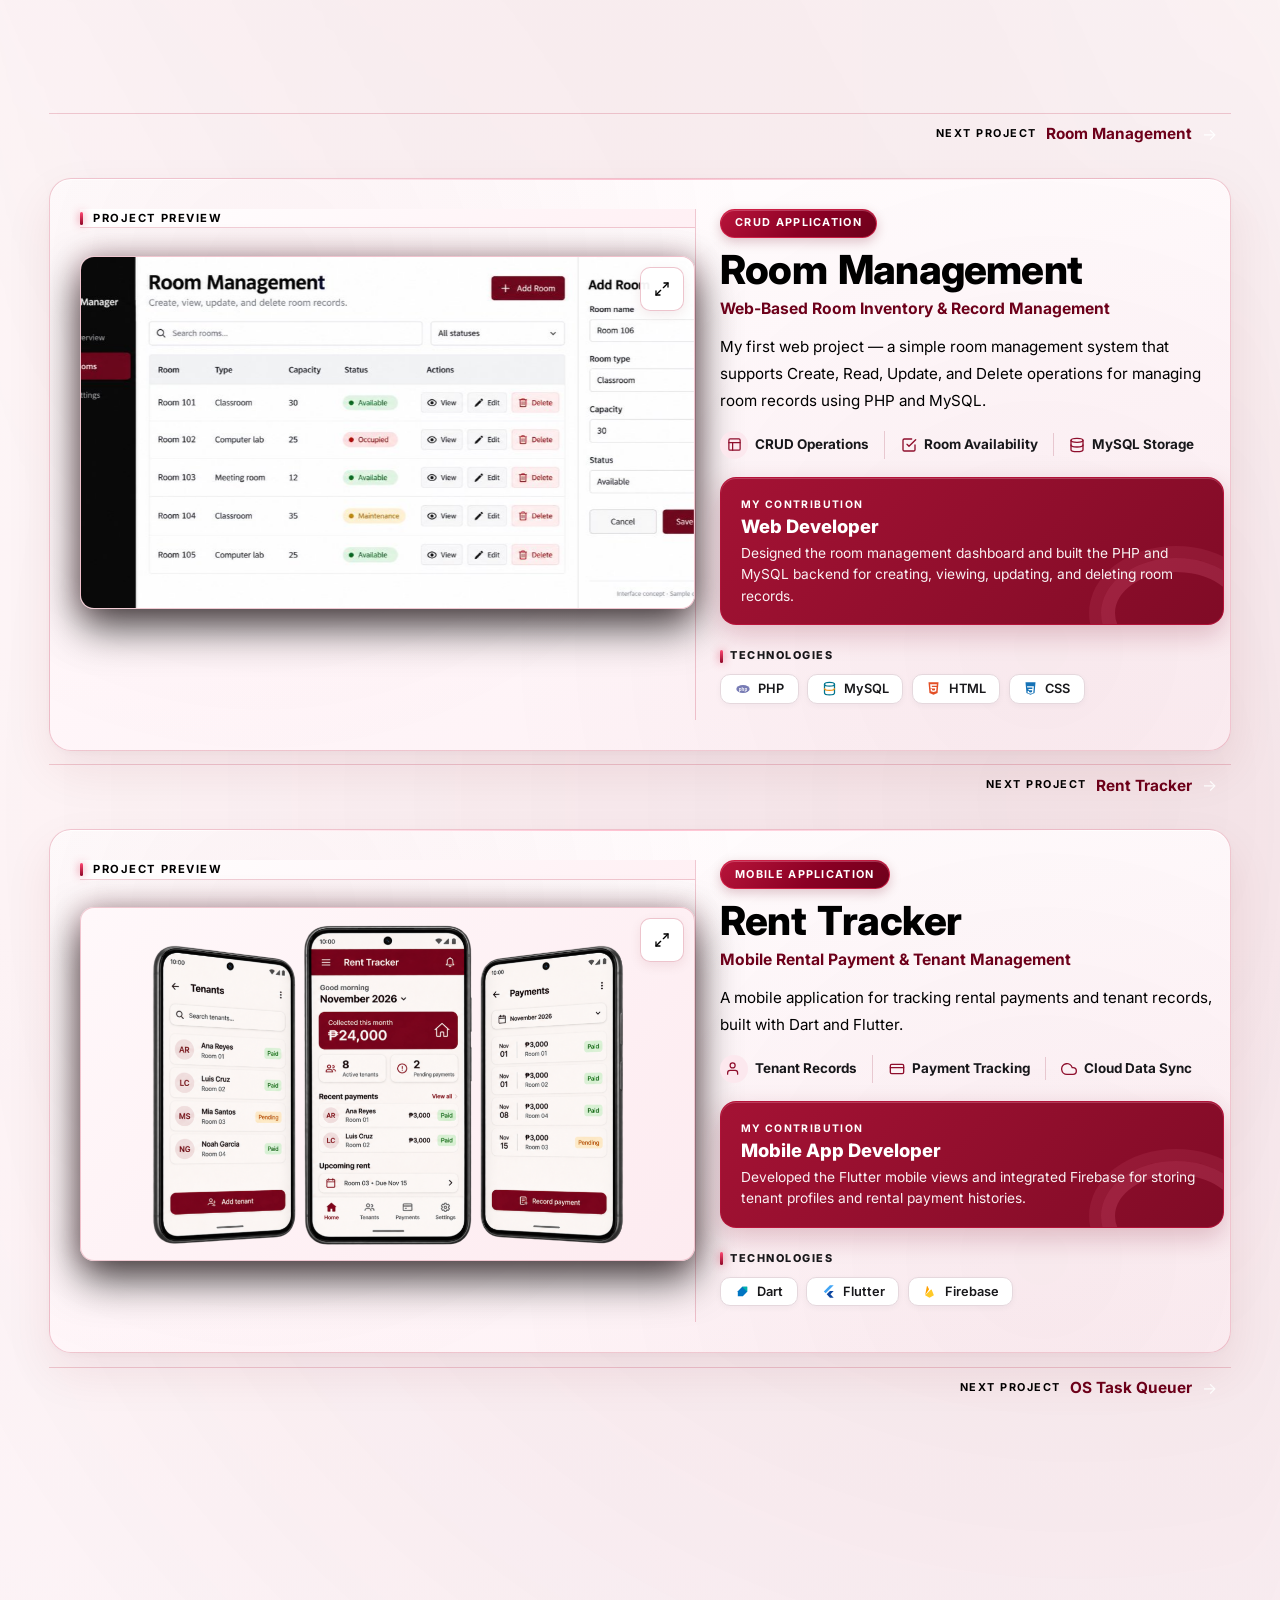
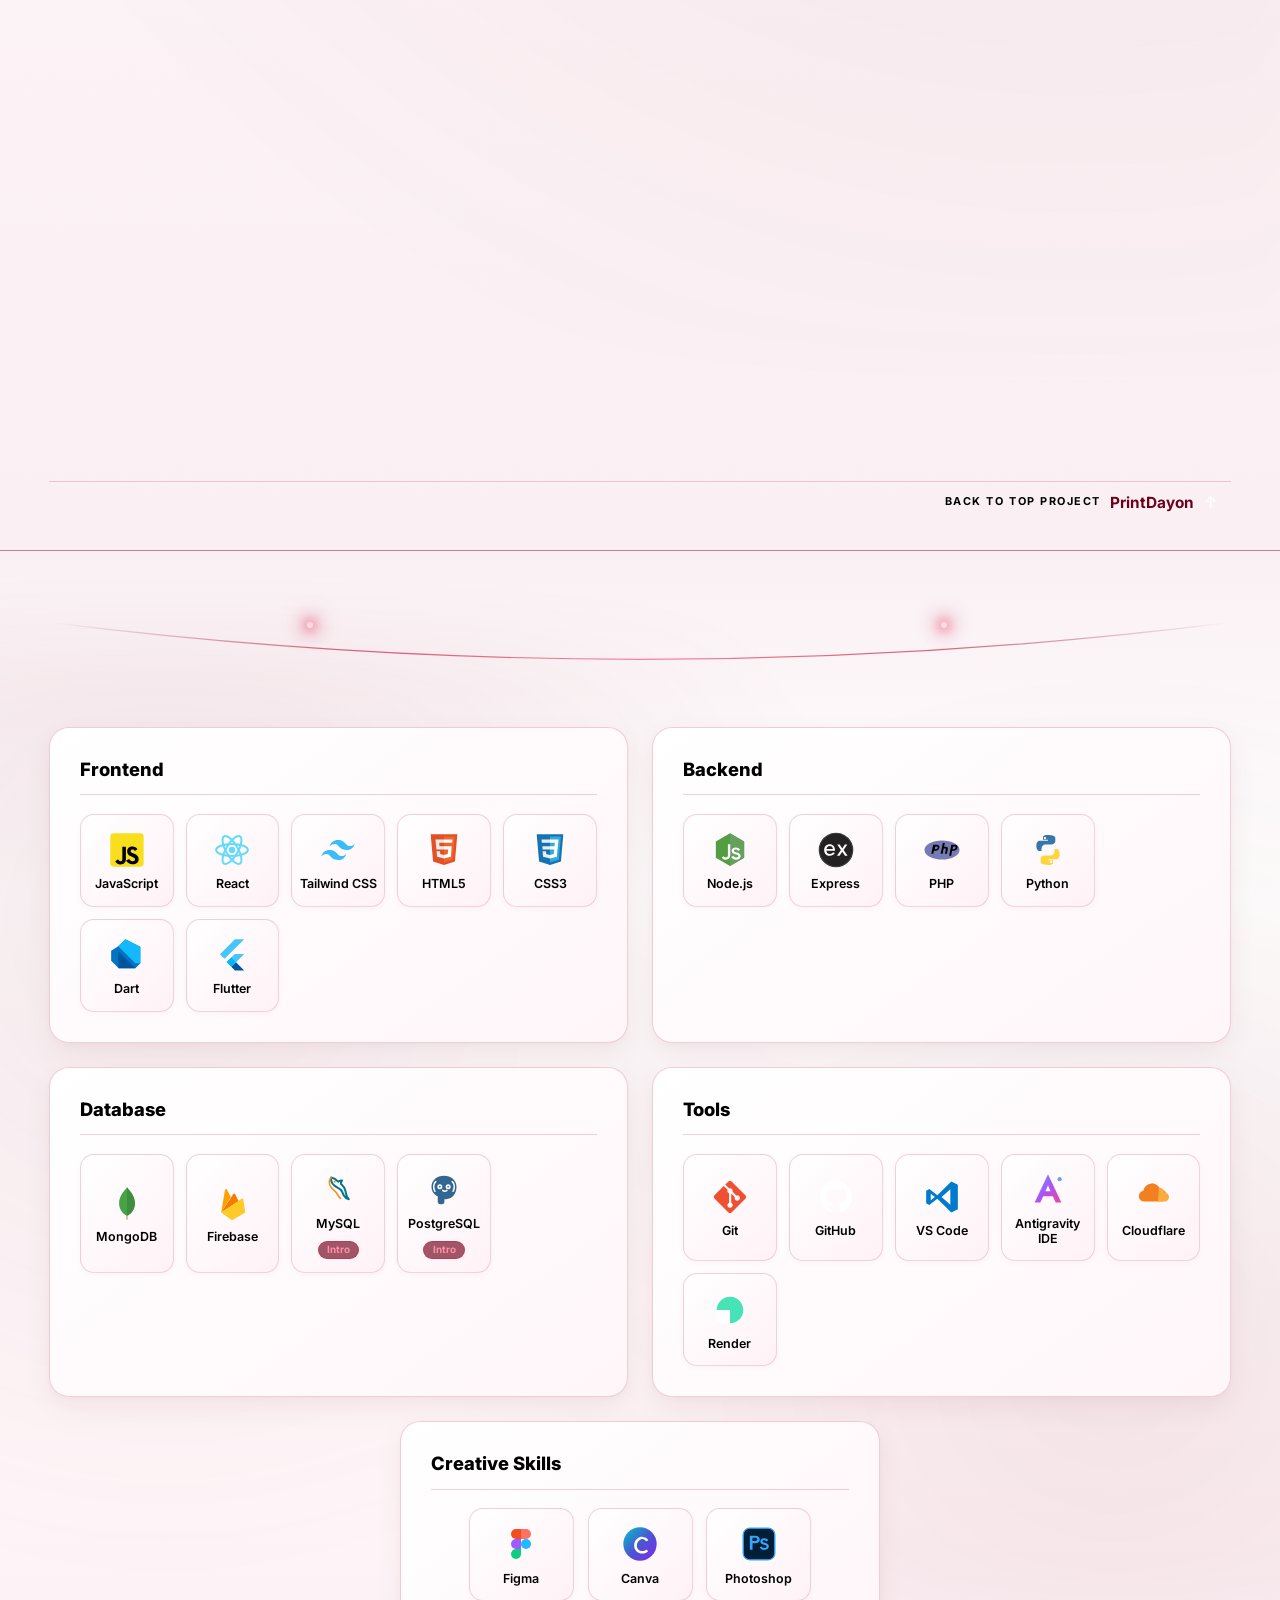
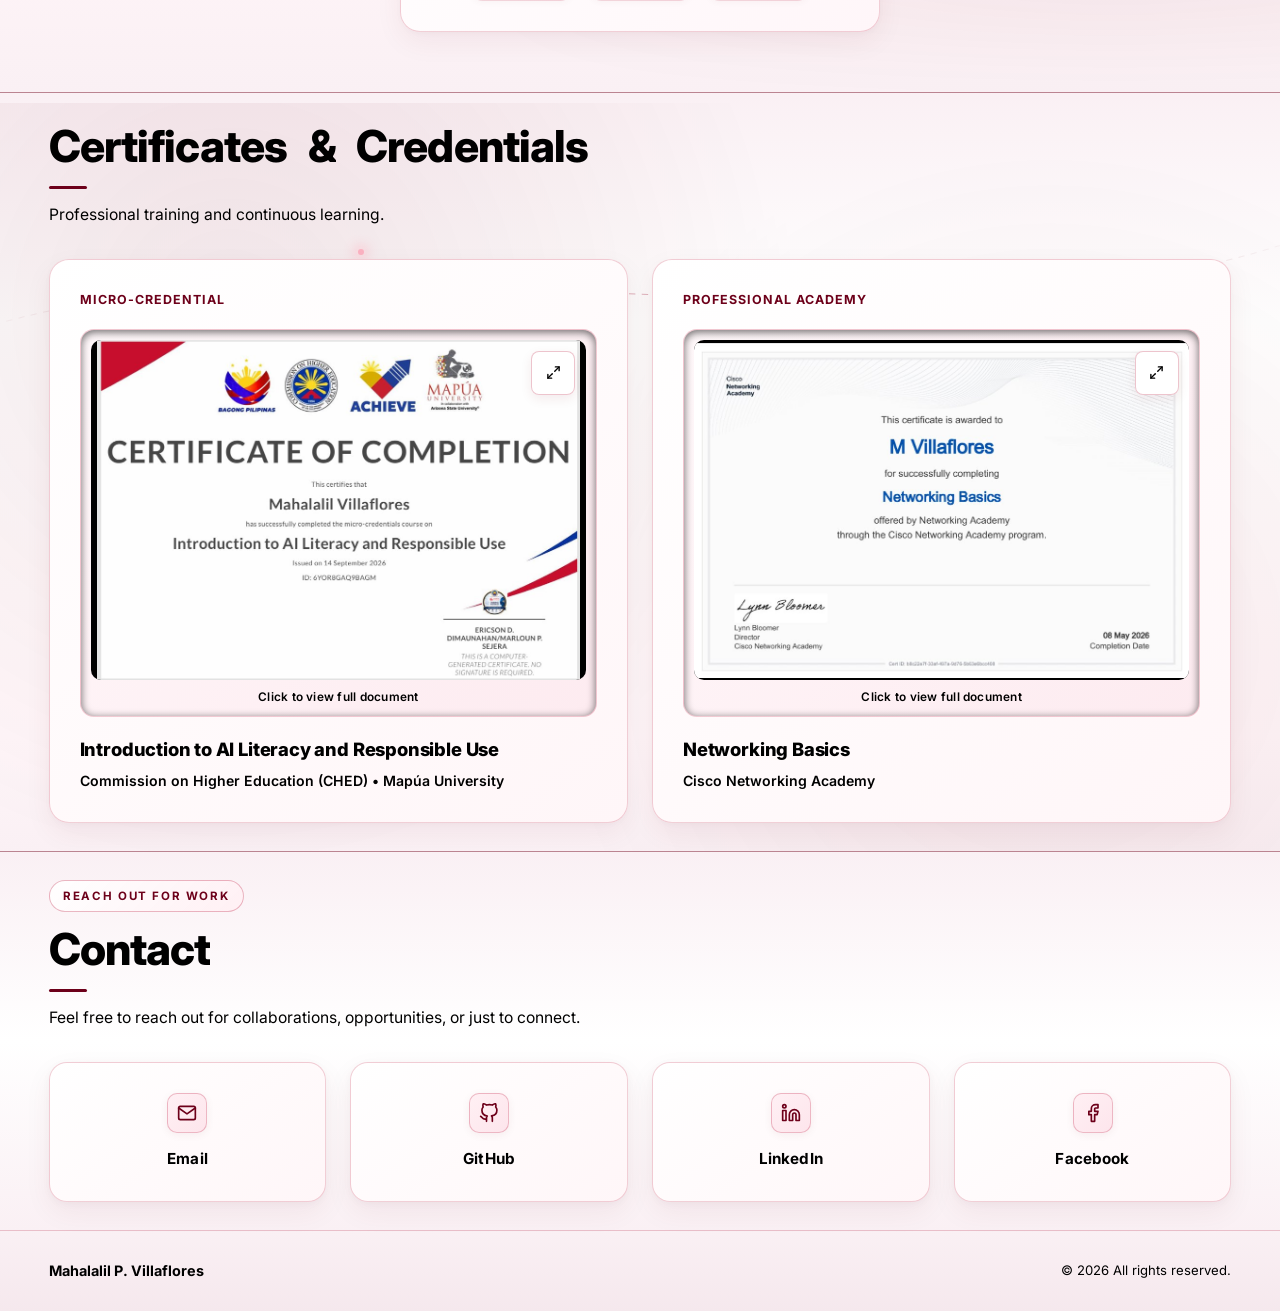
==== commit e90ddbee: "Add active orbital, armed badge float, and flowing wave movement to About statement card" ====
--- a/portfolio/index.html
+++ b/portfolio/index.html
@@ -321,8 +321,10 @@
                 <circle class="about__ring about__ring--inner" cx="235" cy="230" r="126" stroke="rgba(212, 56, 96, 0.16)" stroke-width="1" />
               </svg>
 
-              <!-- Glowing crimson dot on upper-left outer ring -->
-              <span class="about__ring-dot"></span>
+              <!-- Orbiting glowing crimson dot travelling along the outer ring -->
+              <div class="about__ring-orbit-track">
+                <span class="about__ring-dot"></span>
+              </div>
 
               <!-- Top floating 3D badge: Code </> -->
               <div class="about__float-badge about__float-badge--code">
@@ -375,6 +377,8 @@
                   <path class="about__card-wave-glow" d="M0 74 C 95 78, 175 118, 255 112 C 335 106, 405 46, 505 52 C 550 55, 580 65, 600 74" stroke="#ff2a5f" stroke-width="7" stroke-linecap="round" />
                   <!-- Main bright glowing S-wave line -->
                   <path class="about__card-wave-line" d="M0 74 C 95 78, 175 118, 255 112 C 335 106, 405 46, 505 52 C 550 55, 580 65, 600 74" stroke="url(#aboutCardWaveLine)" stroke-width="2.4" stroke-linecap="round" />
+                  <!-- Travelling luminous light streak along the S-wave -->
+                  <path class="about__card-wave-pulse" d="M0 74 C 95 78, 175 118, 255 112 C 335 106, 405 46, 505 52 C 550 55, 580 65, 600 74" stroke="#ffffff" stroke-width="3.2" stroke-linecap="round" />
                 </svg>
               </div>
             </div>
--- a/portfolio/css/style.css
+++ b/portfolio/css/style.css
@@ -1649,32 +1649,46 @@
   width: 100%;
   height: 100%;
   overflow: visible;
-  animation: aboutRingsBreath 9s ease-in-out infinite alternate;
+  animation: aboutRingsBreath 4.6s ease-in-out infinite alternate;
 }
 
 .about__ring--outer {
   transform-origin: 235px 230px;
-  animation: aboutRingSpin 36s linear infinite;
+  animation: aboutRingSpin 22s linear infinite;
 }
 
 .about__ring--mid {
   transform-origin: 235px 230px;
-  animation: aboutRingSpin 48s linear infinite reverse;
-}
-
-/* Glowing crimson dot on upper-left outer ring */
+  animation: aboutRingSpin 28s linear infinite reverse;
+}
+
+/* Circular Orbit Track for Glowing Crimson Dot on Upper Ring Arc */
+.about__ring-orbit-track {
+  position: absolute;
+  left: 51.08%;
+  top: 50%;
+  width: 86.95%;
+  height: 86.95%;
+  border-radius: 50%;
+  transform: translate(-50%, -50%) rotate(-32deg);
+  pointer-events: none;
+  animation: aboutRingDotArc 4.2s ease-in-out infinite alternate;
+}
+
+/* Glowing crimson dot on outer ring */
 .about__ring-dot {
   position: absolute;
-  top: 9.5%;
-  left: 26.5%;
-  width: 12px;
-  height: 12px;
+  top: -6px;
+  left: 50%;
+  width: 13px;
+  height: 13px;
+  margin-left: -6.5px;
   border-radius: 50%;
-  background: radial-gradient(circle, #ff2a5f 0%, #c90835 70%);
+  background: radial-gradient(circle, #ff4d79 0%, #ff1e42 45%, #c90835 100%);
   box-shadow:
-    0 0 10px 3px rgba(225, 16, 62, 0.78),
-    0 0 22px 6px rgba(201, 24, 74, 0.42);
-  animation: aboutRingDotOrbit 6s ease-in-out infinite alternate;
+    0 0 12px 4px rgba(255, 30, 66, 0.85),
+    0 0 24px 8px rgba(201, 24, 74, 0.48);
+  animation: aboutRingDotPulse 2.1s ease-in-out infinite alternate;
 }
 
 /* Floating 3D Pastel-Pink Icon Badges */
@@ -1693,13 +1707,14 @@
     0 14px 28px rgba(165, 12, 48, 0.22),
     0 4px 10px rgba(109, 0, 26, 0.12),
     inset 0 1px 2px #ffffff;
+  will-change: transform;
 }
 
 .about__float-badge--code {
   top: -12px;
   left: 58%;
   transform: rotate(15deg);
-  animation: aboutBadgeFloatCode 5.2s ease-in-out infinite alternate;
+  animation: aboutBadgeFloatCode 3.2s ease-in-out infinite alternate;
 }
 
 .about__float-badge--laptop {
@@ -1707,12 +1722,12 @@
   left: 58%;
   color: #850422;
   transform: rotate(12deg);
-  animation: aboutBadgeFloatLaptop 5.8s ease-in-out infinite alternate;
+  animation: aboutBadgeFloatLaptop 3.6s ease-in-out infinite alternate;
 }
 
 @keyframes aboutRingsBreath {
-  0% { transform: scale(0.985); }
-  100% { transform: scale(1.015); }
+  0% { transform: scale(0.95) rotate(-3deg); }
+  100% { transform: scale(1.04) rotate(3deg); }
 }
 
 @keyframes aboutRingSpin {
@@ -1720,42 +1735,45 @@
   to { transform: rotate(360deg); }
 }
 
-@keyframes aboutRingDotOrbit {
+@keyframes aboutRingDotArc {
   0% {
-    transform: translate3d(-10px, 7px, 0) scale(0.92);
+    transform: translate(-50%, -50%) rotate(-56deg);
+  }
+  100% {
+    transform: translate(-50%, -50%) rotate(12deg);
+  }
+}
+
+@keyframes aboutRingDotPulse {
+  0% {
+    transform: scale(0.88);
     box-shadow:
-      0 0 8px 2px rgba(225, 16, 62, 0.7),
-      0 0 18px 4px rgba(201, 24, 74, 0.35);
-  }
-  50% {
-    transform: translate3d(0, 0, 0) scale(1.12);
+      0 0 9px 2px rgba(225, 16, 62, 0.72),
+      0 0 18px 5px rgba(201, 24, 74, 0.36);
+  }
+  100% {
+    transform: scale(1.22);
     box-shadow:
-      0 0 14px 4px rgba(255, 42, 95, 0.95),
-      0 0 26px 8px rgba(201, 24, 74, 0.55);
-  }
-  100% {
-    transform: translate3d(12px, -6px, 0) scale(0.96);
-    box-shadow:
-      0 0 10px 3px rgba(225, 16, 62, 0.8),
-      0 0 20px 5px rgba(201, 24, 74, 0.42);
+      0 0 16px 5px rgba(255, 42, 95, 0.98),
+      0 0 30px 10px rgba(201, 24, 74, 0.62);
   }
 }
 
 @keyframes aboutBadgeFloatCode {
   0% {
-    transform: translate3d(0, 0, 0) rotate(13deg);
+    transform: translate3d(-8px, 6px, 0) rotate(9deg) scale(0.97);
   }
   100% {
-    transform: translate3d(4px, -11px, 0) rotate(18deg);
+    transform: translate3d(8px, -16px, 0) rotate(21deg) scale(1.05);
   }
 }
 
 @keyframes aboutBadgeFloatLaptop {
   0% {
-    transform: translate3d(0, 0, 0) rotate(10deg);
+    transform: translate3d(8px, -6px, 0) rotate(18deg) scale(0.97);
   }
   100% {
-    transform: translate3d(-4px, 11px, 0) rotate(15deg);
+    transform: translate3d(-8px, 16px, 0) rotate(6deg) scale(1.05);
   }
 }
 
@@ -1779,7 +1797,7 @@
   background: linear-gradient(90deg, transparent 0%, rgba(255, 170, 195, 0.85) 50%, transparent 100%);
   pointer-events: none;
   z-index: 2;
-  animation: aboutBorderShimmer 10s ease-in-out infinite;
+  animation: aboutBorderShimmer 6.5s ease-in-out infinite;
 }
 
 .about__card--1 .about__shimmer { animation-delay: 1.5s; }
@@ -1787,14 +1805,14 @@
 .about__card--3 .about__shimmer { animation-delay: 7.5s; }
 
 @keyframes aboutBorderShimmer {
-  0%, 72% {
+  0%, 55% {
     left: -120%;
     opacity: 0;
   }
-  78% {
+  65% {
     opacity: 1;
   }
-  92% {
+  90% {
     left: 140%;
     opacity: 1;
   }
@@ -1810,7 +1828,7 @@
   left: 0;
   right: 0;
   bottom: 0;
-  height: 96px;
+  height: 102px;
   pointer-events: none;
   z-index: 0;
   overflow: hidden;
@@ -1818,28 +1836,49 @@
 
 .about__orbit-svg {
   position: absolute;
-  inset: 0;
-  width: 100%;
+  top: 0;
+  bottom: 0;
+  left: -10%;
+  width: 120%;
   height: 100%;
-  animation: aboutCardWaveUndulate 5.5s ease-in-out infinite alternate;
+  will-change: transform;
+  animation: aboutCardWaveUndulate 3.8s ease-in-out infinite alternate;
 }
 
 .about__card-wave-glow {
   filter: blur(6px);
   opacity: 0.72;
-  animation: aboutCardWaveGlow 4s ease-in-out infinite alternate;
+  animation: aboutCardWaveGlow 2.8s ease-in-out infinite alternate;
 }
 
 .about__card-wave-line {
   filter: drop-shadow(0 0 6px rgba(255, 140, 170, 0.85));
 }
 
+.about__card-wave-pulse {
+  fill: none;
+  opacity: 0.9;
+  filter: drop-shadow(0 0 8px #ffffff) drop-shadow(0 0 14px #ff4d79);
+  stroke-dasharray: 110 620;
+  stroke-dashoffset: 730;
+  animation: aboutCardWaveLightStreak 3.4s linear infinite;
+}
+
 @keyframes aboutCardWaveUndulate {
   0% {
-    transform: scaleY(0.96) translateY(2px);
+    transform: translate3d(-5%, 4px, 0) scaleY(0.9);
   }
   100% {
-    transform: scaleY(1.05) translateY(-2px);
+    transform: translate3d(5%, -4px, 0) scaleY(1.14);
+  }
+}
+
+@keyframes aboutCardWaveLightStreak {
+  from {
+    stroke-dashoffset: 730;
+  }
+  to {
+    stroke-dashoffset: 0;
   }
 }
 
@@ -1848,7 +1887,7 @@
     opacity: 0.55;
   }
   100% {
-    opacity: 0.92;
+    opacity: 0.96;
   }
 }
 
@@ -2201,16 +2240,8 @@
   font-weight: 500;
 }
 
-/* Pause decorative animations when #about is off-screen */
-.about:not(.is-visible) .about__glow-orb,
-.about:not(.is-visible) .about__rings-svg,
-.about:not(.is-visible) .about__ring--outer,
-.about:not(.is-visible) .about__ring--mid,
-.about:not(.is-visible) .about__ring-dot,
-.about:not(.is-visible) .about__float-badge,
-.about:not(.is-visible) .about__orbit-svg,
-.about:not(.is-visible) .about__card-wave-glow,
-.about:not(.is-visible) .about__shimmer {
+/* Pause background glow orbs when #about is off-screen */
+.about:not(.is-visible) .about__glow-orb {
   animation-play-state: paused;
 }
 
@@ -2219,7 +2250,7 @@
   animation-play-state: paused !important;
 }
 
-/* Disable continuous movement & entrance shifts when prefers-reduced-motion is enabled */
+/* Disable entrance shifts when prefers-reduced-motion is enabled while keeping statement card motion active */
 @media (prefers-reduced-motion: reduce) {
   [data-about-reveal] {
     opacity: 1 !important;
@@ -2227,23 +2258,8 @@
     transition: none !important;
   }
 
-  .about__glow-orb,
-  .about__rings-svg,
-  .about__ring--outer,
-  .about__ring--mid,
-  .about__ring-dot,
-  .about__float-badge,
-  .about__orbit-svg,
-  .about__card-wave-glow,
-  .about__shimmer {
+  .about__glow-orb {
     animation: none !important;
-  }
-
-  .about__statement-card:hover,
-  .about__card:hover,
-  .about__project-pill:hover,
-  .about__project-pill:focus-visible {
-    transform: none !important;
   }
 }
 
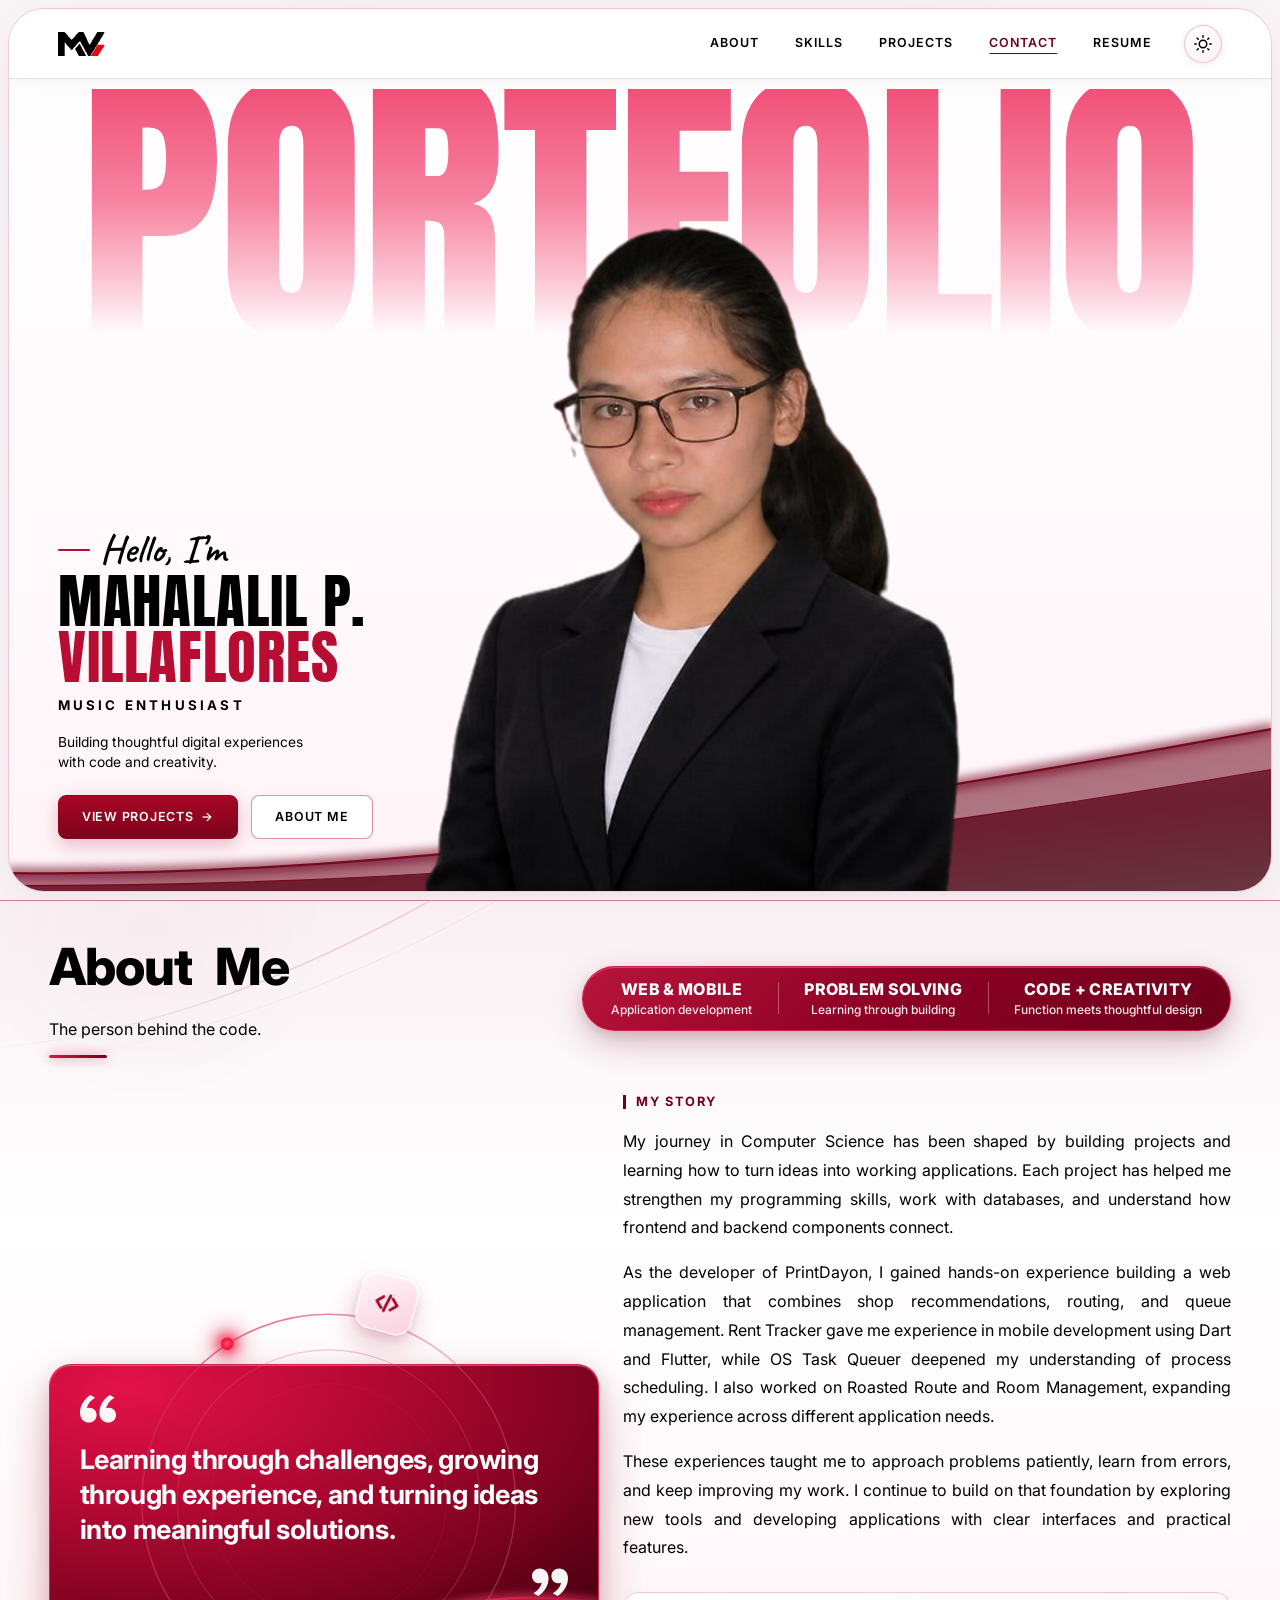
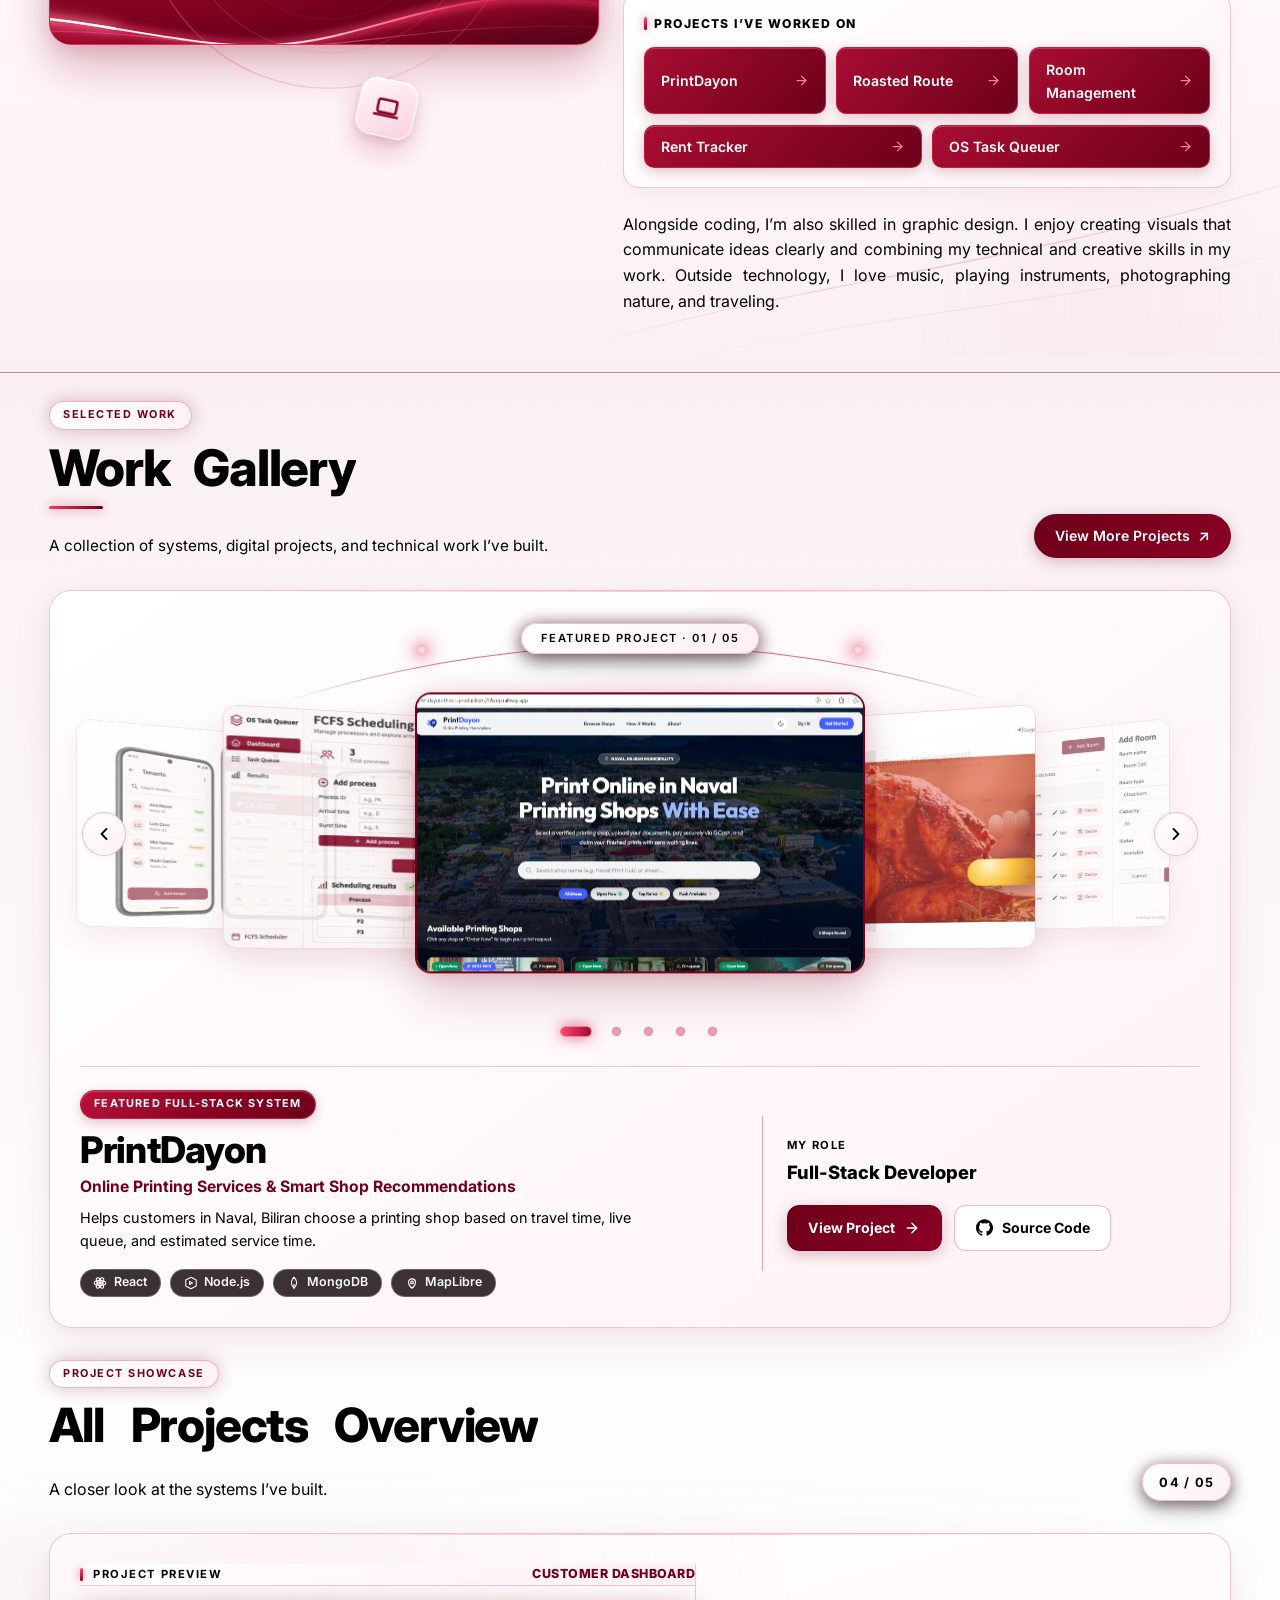
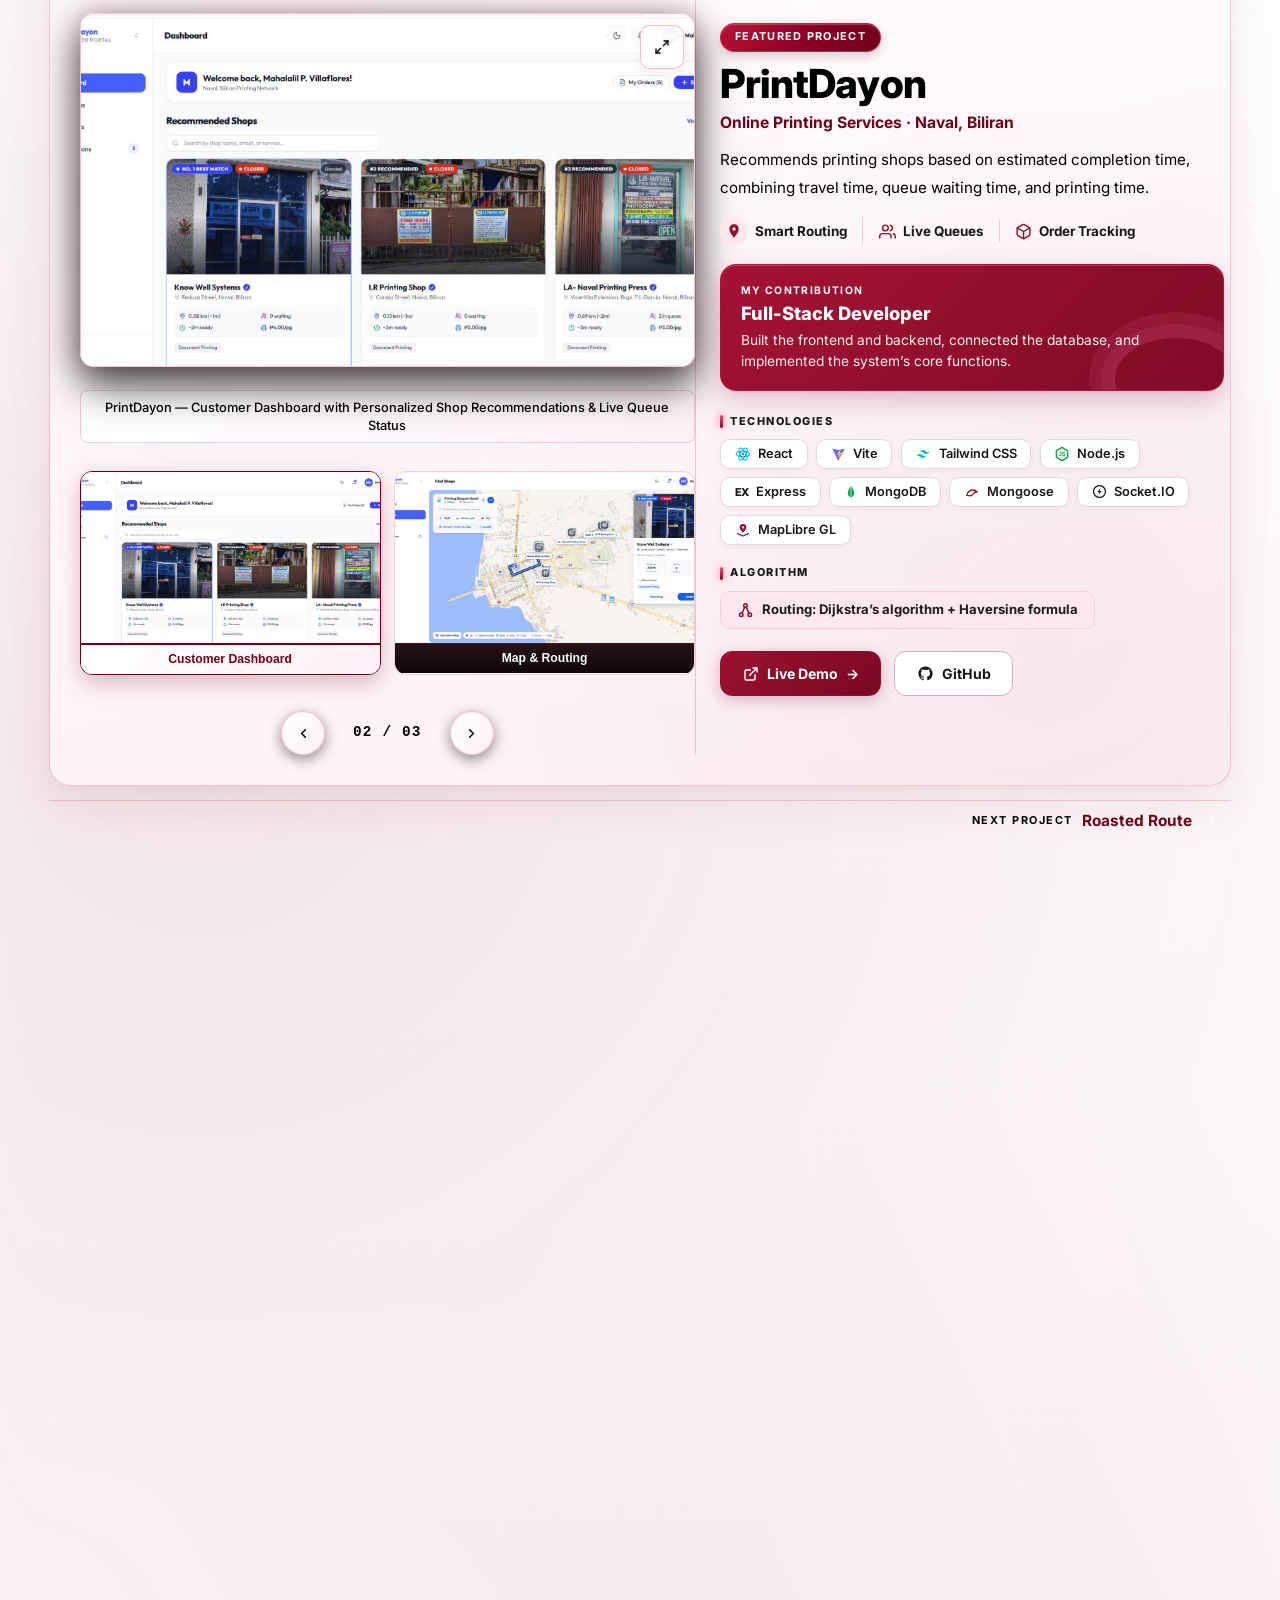
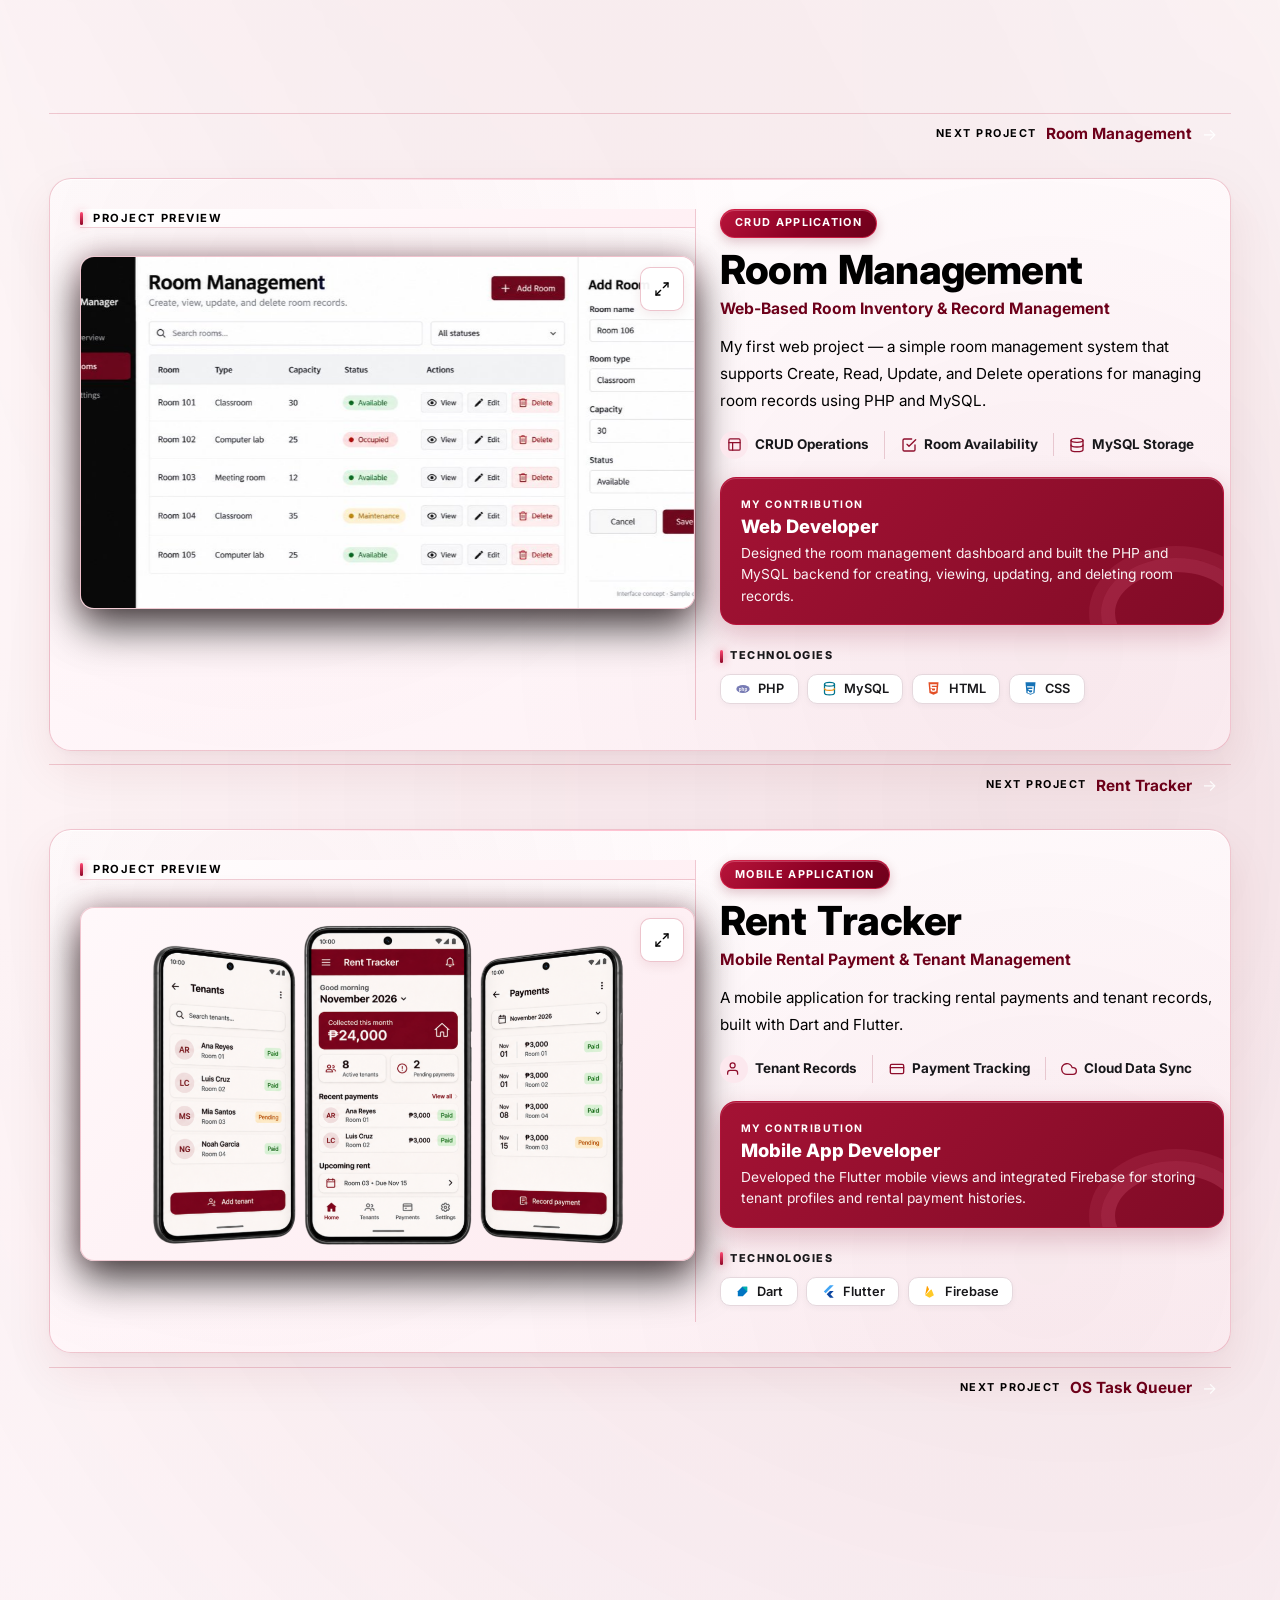
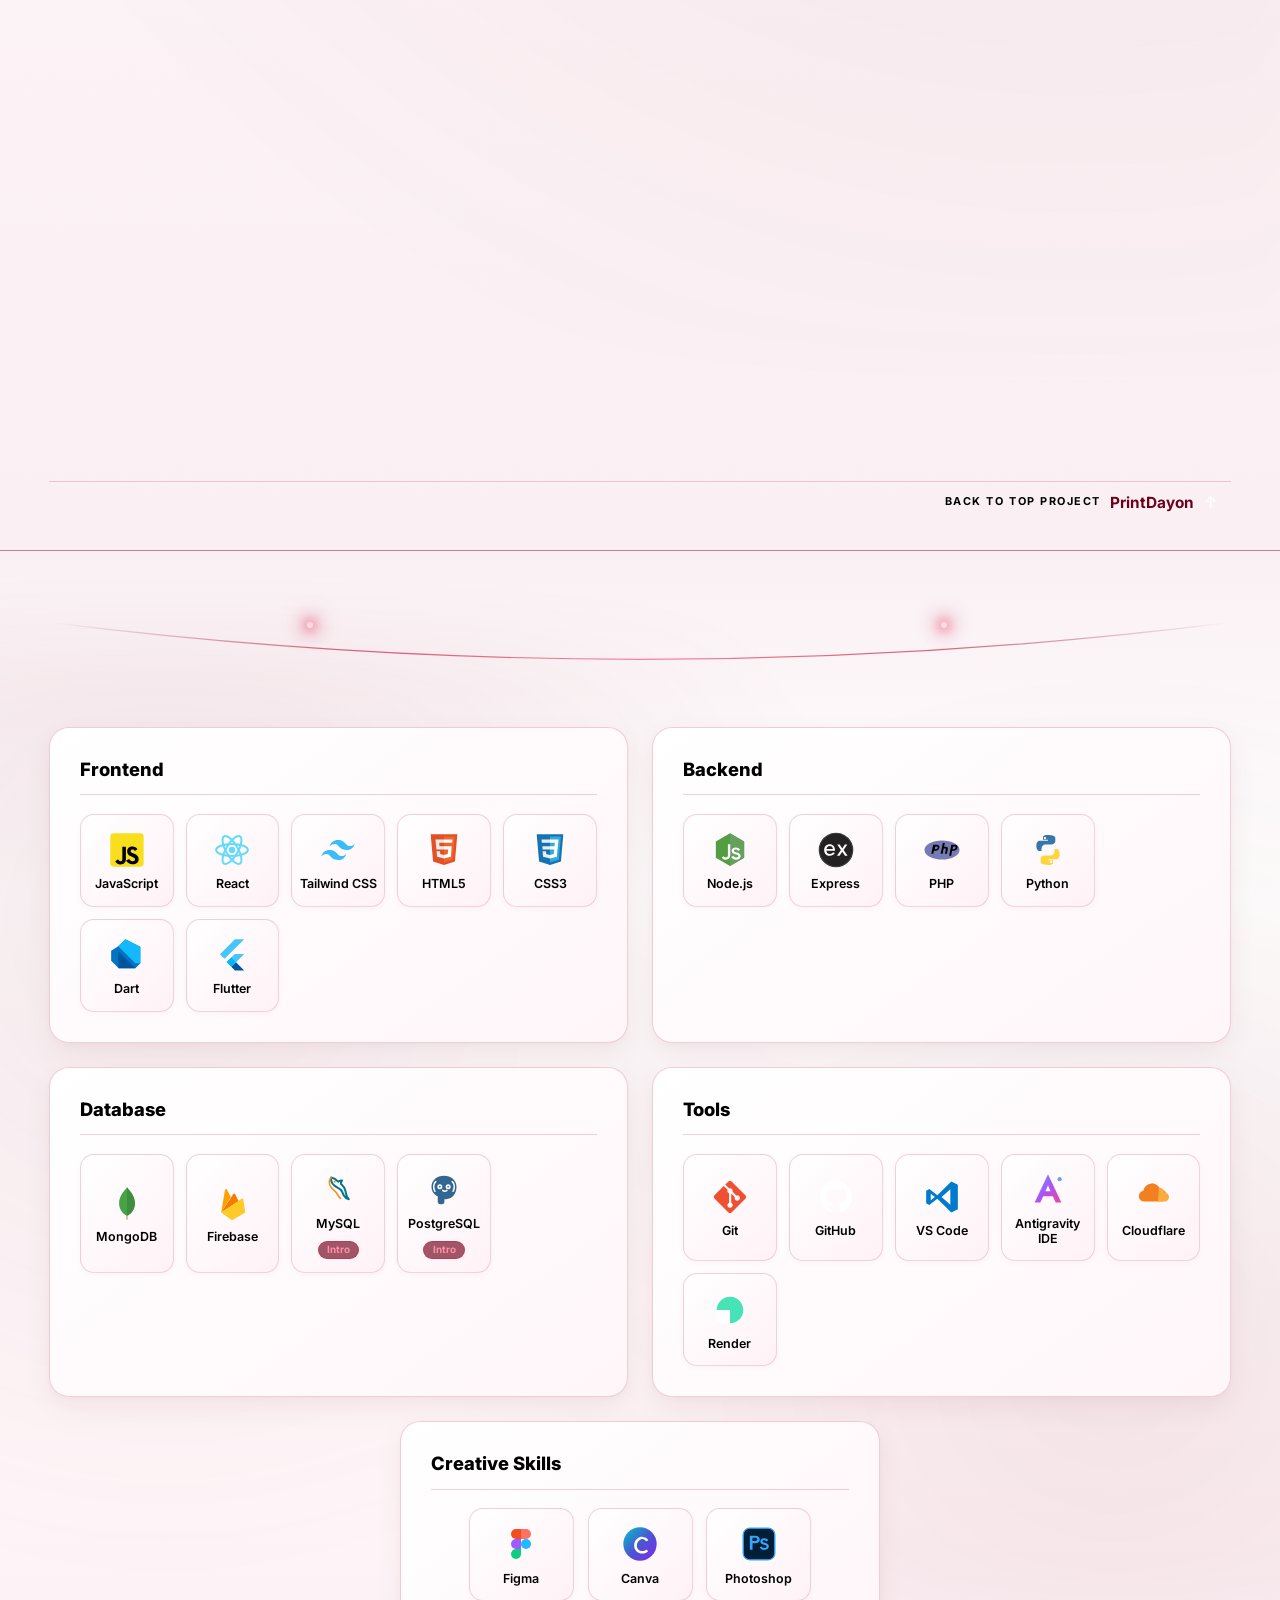
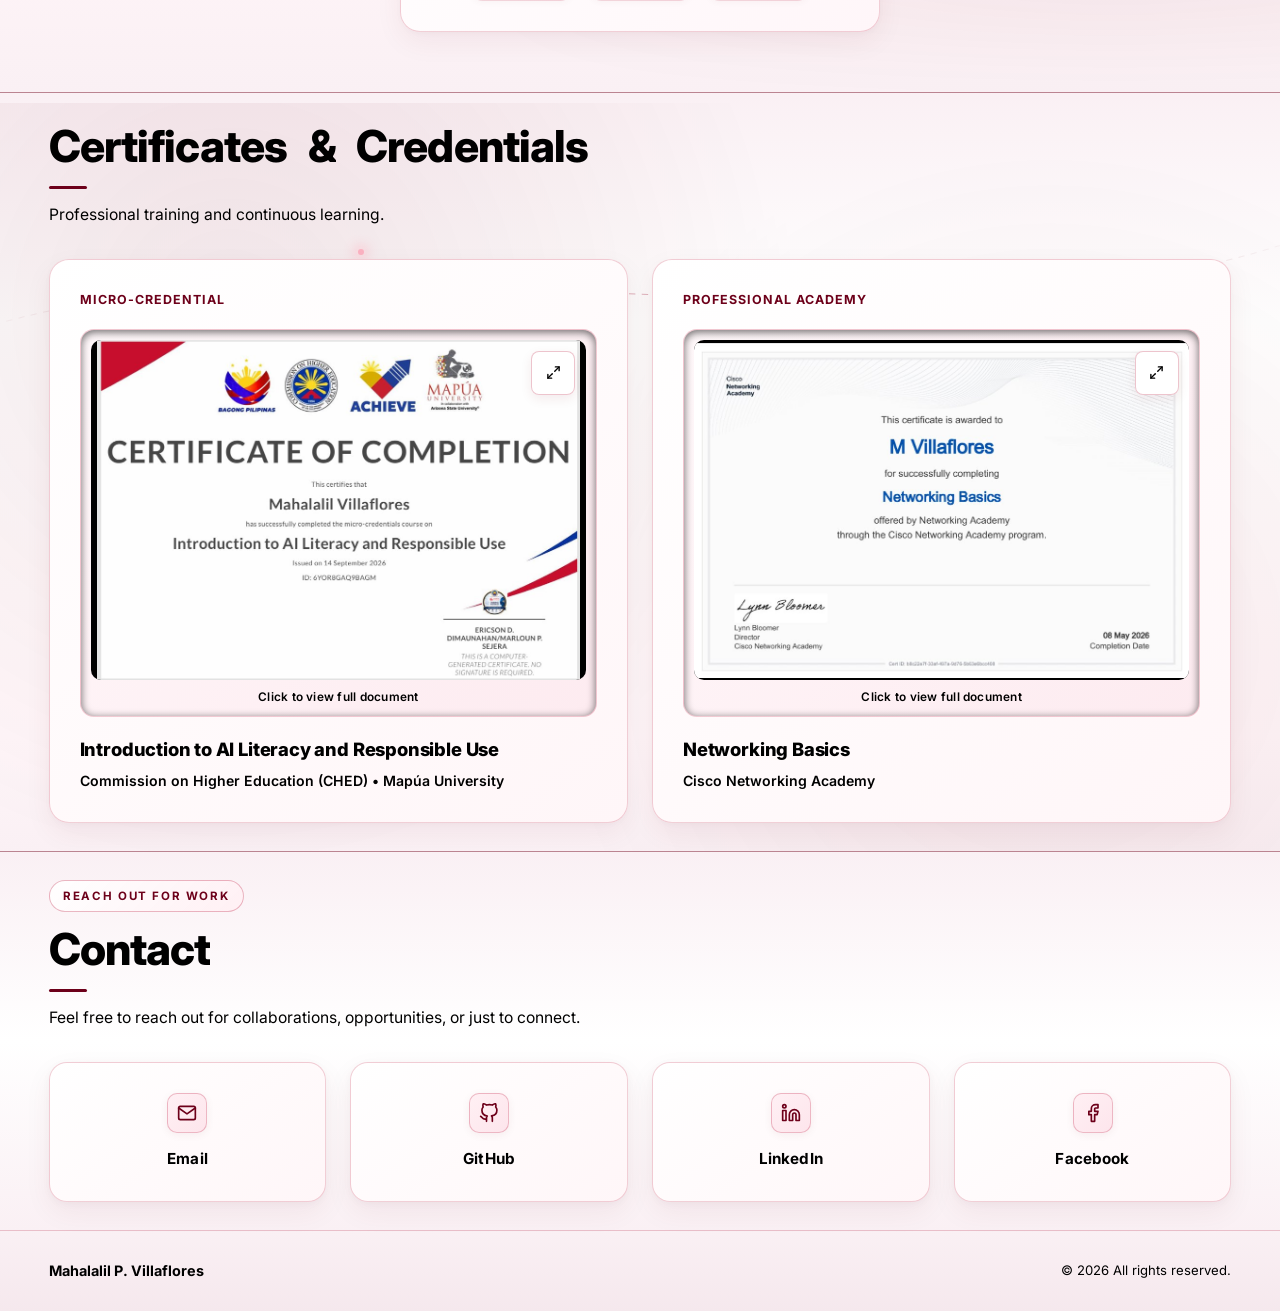
==== commit 4bb04b32: "Match hero footer wave to smooth two-layer deep burgundy sweeping design" ====
--- a/portfolio/index.html
+++ b/portfolio/index.html
@@ -122,46 +122,35 @@
     </header>
 
     <section class="hero" aria-labelledby="hero-heading">
-      <!-- Glowing crimson / deep burgundy undulating footer wave (edge-to-edge, no scroll-down indicator) -->
+      <!-- Layered deep burgundy / crimson sweeping footer wave (edge-to-edge behind portrait) -->
       <svg class="hero__wave" viewBox="0 0 1440 220" preserveAspectRatio="none" aria-hidden="true">
         <defs>
           <linearGradient id="heroWaveGrad" x1="0" y1="0" x2="1" y2="0">
-            <stop offset="0" stop-color="#8b0024" stop-opacity="0.55"></stop>
-            <stop offset="0.11" stop-color="#ff1e42" stop-opacity="0.95"></stop>
-            <stop offset="0.17" stop-color="#ffd6e0" stop-opacity="1"></stop>
-            <stop offset="0.24" stop-color="#ff1e42" stop-opacity="0.9"></stop>
-            <stop offset="0.31" stop-color="#ffc2d1" stop-opacity="1"></stop>
-            <stop offset="0.41" stop-color="#d90d34" stop-opacity="0.85"></stop>
-            <stop offset="0.52" stop-color="#6d001a" stop-opacity="0.4"></stop>
-            <stop offset="0.62" stop-color="#d90d34" stop-opacity="0.85"></stop>
-            <stop offset="0.69" stop-color="#ffd6e0" stop-opacity="1"></stop>
-            <stop offset="0.78" stop-color="#ff1e42" stop-opacity="0.88"></stop>
-            <stop offset="0.88" stop-color="#ffd6e0" stop-opacity="1"></stop>
-            <stop offset="0.95" stop-color="#ff1e42" stop-opacity="0.92"></stop>
-            <stop offset="1" stop-color="#9b0828" stop-opacity="0.7"></stop>
+            <stop offset="0" stop-color="#8b0024" stop-opacity="0.85"></stop>
+            <stop offset="0.35" stop-color="#b80d32" stop-opacity="0.95"></stop>
+            <stop offset="1" stop-color="#6d001a" stop-opacity="1"></stop>
           </linearGradient>
           <linearGradient id="heroWaveFill" x1="0" y1="0" x2="0" y2="1">
-            <stop offset="0" stop-color="#d90d34" stop-opacity="0.52"></stop>
-            <stop offset="0.55" stop-color="#6d001a" stop-opacity="0.28"></stop>
-            <stop offset="1" stop-color="#1a0006" stop-opacity="0"></stop>
+            <stop offset="0" stop-color="#b80d32" stop-opacity="0.55"></stop>
+            <stop offset="1" stop-color="#3a0010" stop-opacity="0.15"></stop>
           </linearGradient>
           <linearGradient id="heroWaveLight1" x1="0" y1="0" x2="1" y2="1">
-            <stop offset="0" stop-color="#8b0024" stop-opacity="0.42"></stop>
-            <stop offset="0.55" stop-color="#6d001a" stop-opacity="0.58"></stop>
-            <stop offset="1" stop-color="#4a0011" stop-opacity="0.45"></stop>
+            <stop offset="0" stop-color="#8b0024" stop-opacity="0.35"></stop>
+            <stop offset="0.55" stop-color="#6d001a" stop-opacity="0.55"></stop>
+            <stop offset="1" stop-color="#4a0011" stop-opacity="0.42"></stop>
           </linearGradient>
           <linearGradient id="heroWaveLight2" x1="0" y1="0" x2="1" y2="1">
-            <stop offset="0" stop-color="#6d001a" stop-opacity="0.58"></stop>
-            <stop offset="0.6" stop-color="#580015" stop-opacity="0.76"></stop>
+            <stop offset="0" stop-color="#6d001a" stop-opacity="0.52"></stop>
+            <stop offset="0.6" stop-color="#580015" stop-opacity="0.75"></stop>
             <stop offset="1" stop-color="#3b000e" stop-opacity="0.62"></stop>
           </linearGradient>
         </defs>
-        <path class="hero__wave-fill" d="M 0 220 L 0 78 C 110 125, 195 192, 285 188 C 365 184, 415 156, 485 162 C 565 169, 635 215, 730 214 C 830 213, 910 156, 1005 156 C 1090 156, 1140 182, 1210 176 C 1280 170, 1355 138, 1440 126 L 1440 220 Z" fill="url(#heroWaveFill)"></path>
-        <path class="hero__wave-light hero__wave-light--back" d="M 0 220 L 0 78 C 110 125, 195 192, 285 188 C 365 184, 415 156, 485 162 C 565 169, 635 215, 730 214 C 830 213, 910 156, 1005 156 C 1090 156, 1140 182, 1210 176 C 1280 170, 1355 138, 1440 126 L 1440 220 Z" fill="url(#heroWaveLight1)"></path>
-        <path class="hero__wave-light hero__wave-light--front" d="M 0 220 L 0 118 C 130 160, 230 198, 340 178 C 440 160, 520 175, 640 216 C 770 216, 860 182, 970 162 C 1075 144, 1160 186, 1255 168 C 1335 152, 1390 140, 1440 138 L 1440 220 Z" fill="url(#heroWaveLight2)"></path>
-        <path class="hero__wave-line hero__wave-line--glow" d="M 0 78 C 110 125, 195 192, 285 188 C 365 184, 415 156, 485 162 C 565 169, 635 215, 730 214 C 830 213, 910 156, 1005 156 C 1090 156, 1140 182, 1210 176 C 1280 170, 1355 138, 1440 126" stroke="url(#heroWaveGrad)"></path>
-        <path class="hero__wave-line" d="M 0 78 C 110 125, 195 192, 285 188 C 365 184, 415 156, 485 162 C 565 169, 635 215, 730 214 C 830 213, 910 156, 1005 156 C 1090 156, 1140 182, 1210 176 C 1280 170, 1355 138, 1440 126" stroke="url(#heroWaveGrad)"></path>
-        <path class="hero__wave-line hero__wave-line--thin" d="M 0 118 C 130 160, 230 198, 340 178 C 440 160, 520 175, 640 216 C 770 216, 860 182, 970 162 C 1075 144, 1160 186, 1255 168 C 1335 152, 1390 140, 1440 138" stroke="url(#heroWaveGrad)"></path>
+        <path class="hero__wave-fill" d="M0 220 L0 200 C 420 205, 820 150, 1440 40 L1440 220 Z" fill="url(#heroWaveFill)"></path>
+        <path class="hero__wave-light hero__wave-light--back" d="M0 220 L0 200 C 420 205, 820 150, 1440 40 L1440 220 Z" fill="url(#heroWaveLight1)"></path>
+        <path class="hero__wave-light hero__wave-light--front" d="M0 220 L0 214 C 520 214, 900 175, 1440 85 L1440 220 Z" fill="url(#heroWaveLight2)"></path>
+        <path class="hero__wave-line hero__wave-line--glow" d="M0 200 C 420 205, 820 150, 1440 40" stroke="url(#heroWaveGrad)"></path>
+        <path class="hero__wave-line" d="M0 200 C 420 205, 820 150, 1440 40" stroke="url(#heroWaveGrad)"></path>
+        <path class="hero__wave-line hero__wave-line--thin" d="M0 214 C 520 214, 900 175, 1440 85" stroke="url(#heroWaveGrad)"></path>
       </svg>
 
       <div class="hero__bg-word-mask" aria-hidden="true">
--- a/portfolio/css/style.css
+++ b/portfolio/css/style.css
@@ -547,29 +547,29 @@
   right: 0;
   bottom: 0;
   width: 100%;
-  height: clamp(95px, 15vh, 165px);
+  height: clamp(130px, 22vh, 230px);
   pointer-events: none;
-  z-index: 4;
+  z-index: 1;
 }
 
 .hero__wave-line {
   fill: none;
-  stroke-width: 2.4;
+  stroke-width: 2.5;
   stroke-linecap: round;
-  stroke-dasharray: 2200;
-  stroke-dashoffset: 2200;
+  stroke-dasharray: 1800;
+  stroke-dashoffset: 1800;
   animation: heroWaveDraw 2.2s cubic-bezier(0.22, 1, 0.36, 1) 0.6s forwards;
 }
 
 .hero__wave-line--glow {
-  stroke-width: 11;
-  opacity: 0.68;
-  filter: blur(7px);
+  stroke-width: 9;
+  opacity: 0.55;
+  filter: blur(6px);
 }
 
 .hero__wave-line--thin {
-  stroke-width: 1.3;
-  opacity: 0.65;
+  stroke-width: 1.2;
+  opacity: 0.6;
   animation-delay: 0.9s;
 }
 
@@ -579,7 +579,7 @@
 }
 
 .hero__wave-light {
-  display: none;
+  display: block;
 }
 
 @keyframes heroWaveDraw {
@@ -6678,8 +6678,8 @@
 
 [data-theme="light"] .hero__wave {
   display: block !important;
-  height: clamp(95px, 15vh, 165px);
-  z-index: 4;
+  height: clamp(130px, 22vh, 230px);
+  z-index: 1;
 }
 
 [data-theme="light"] .hero__wave-fill,
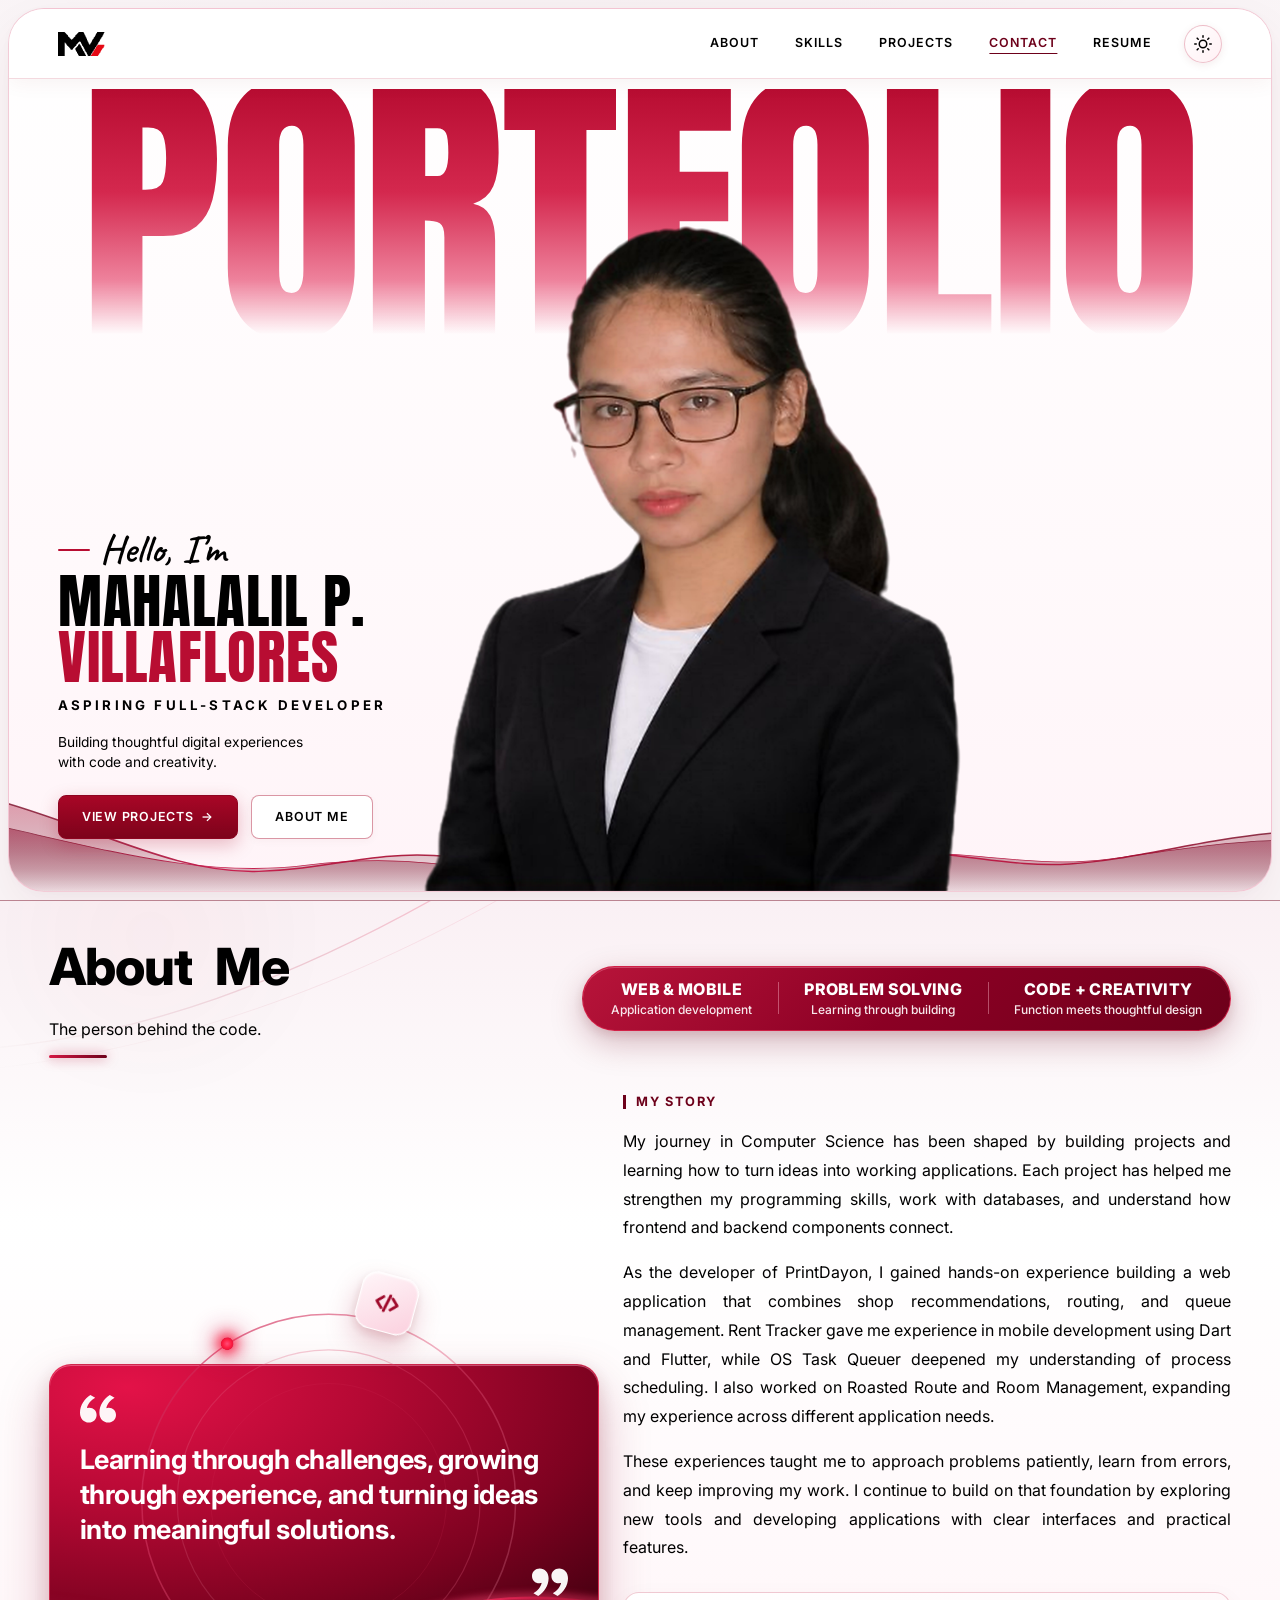
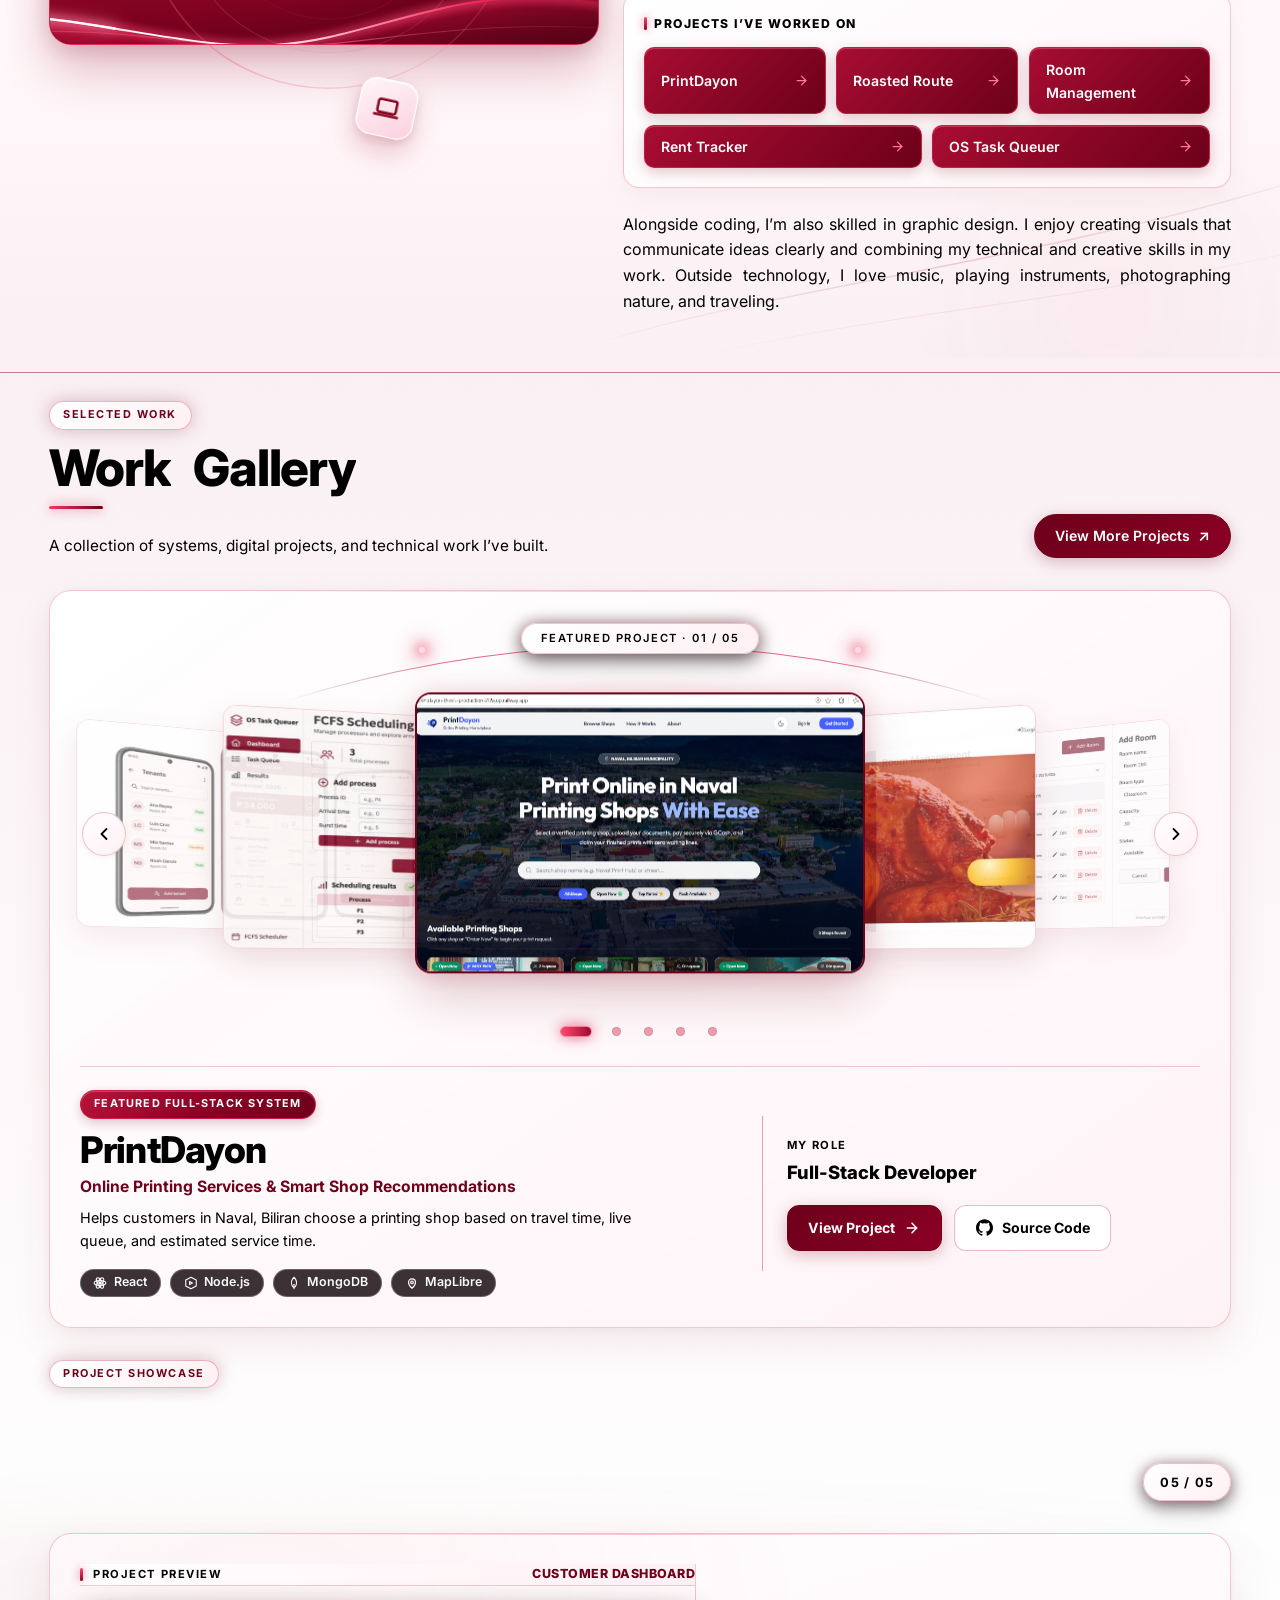
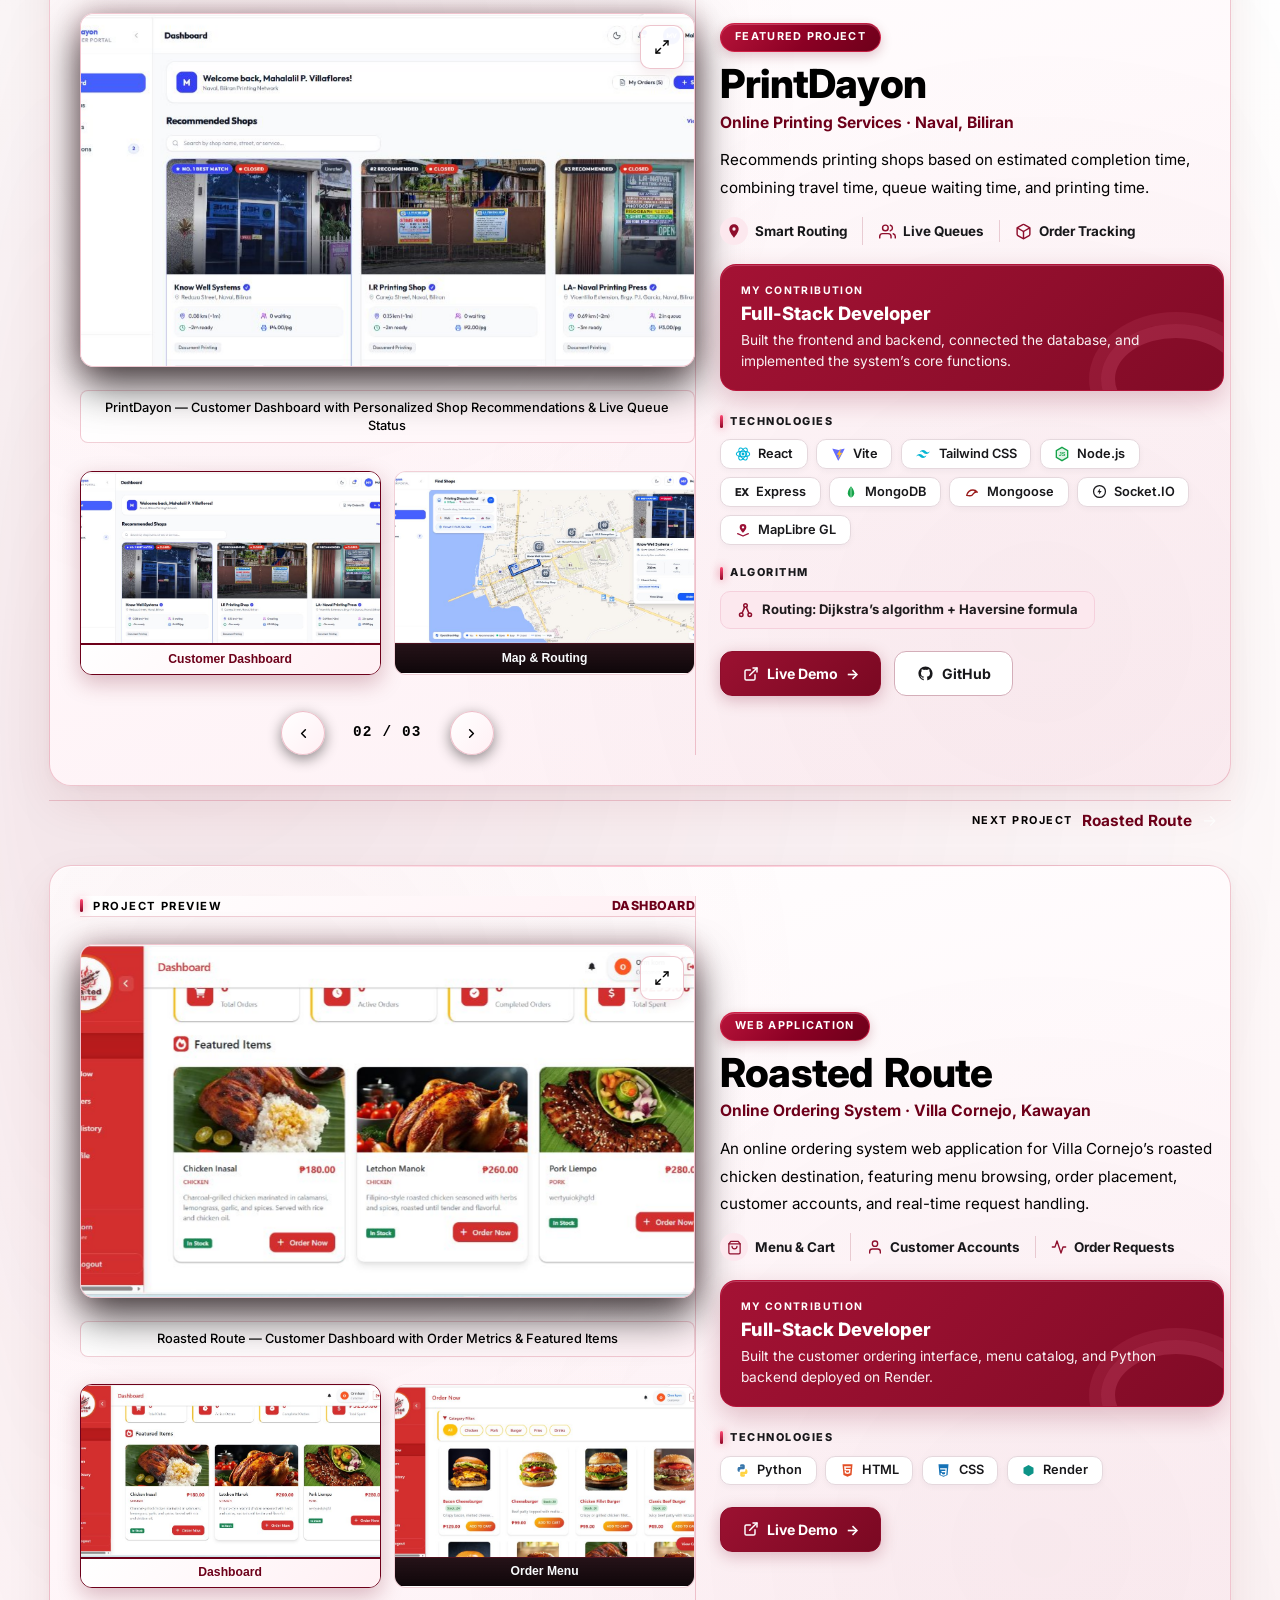
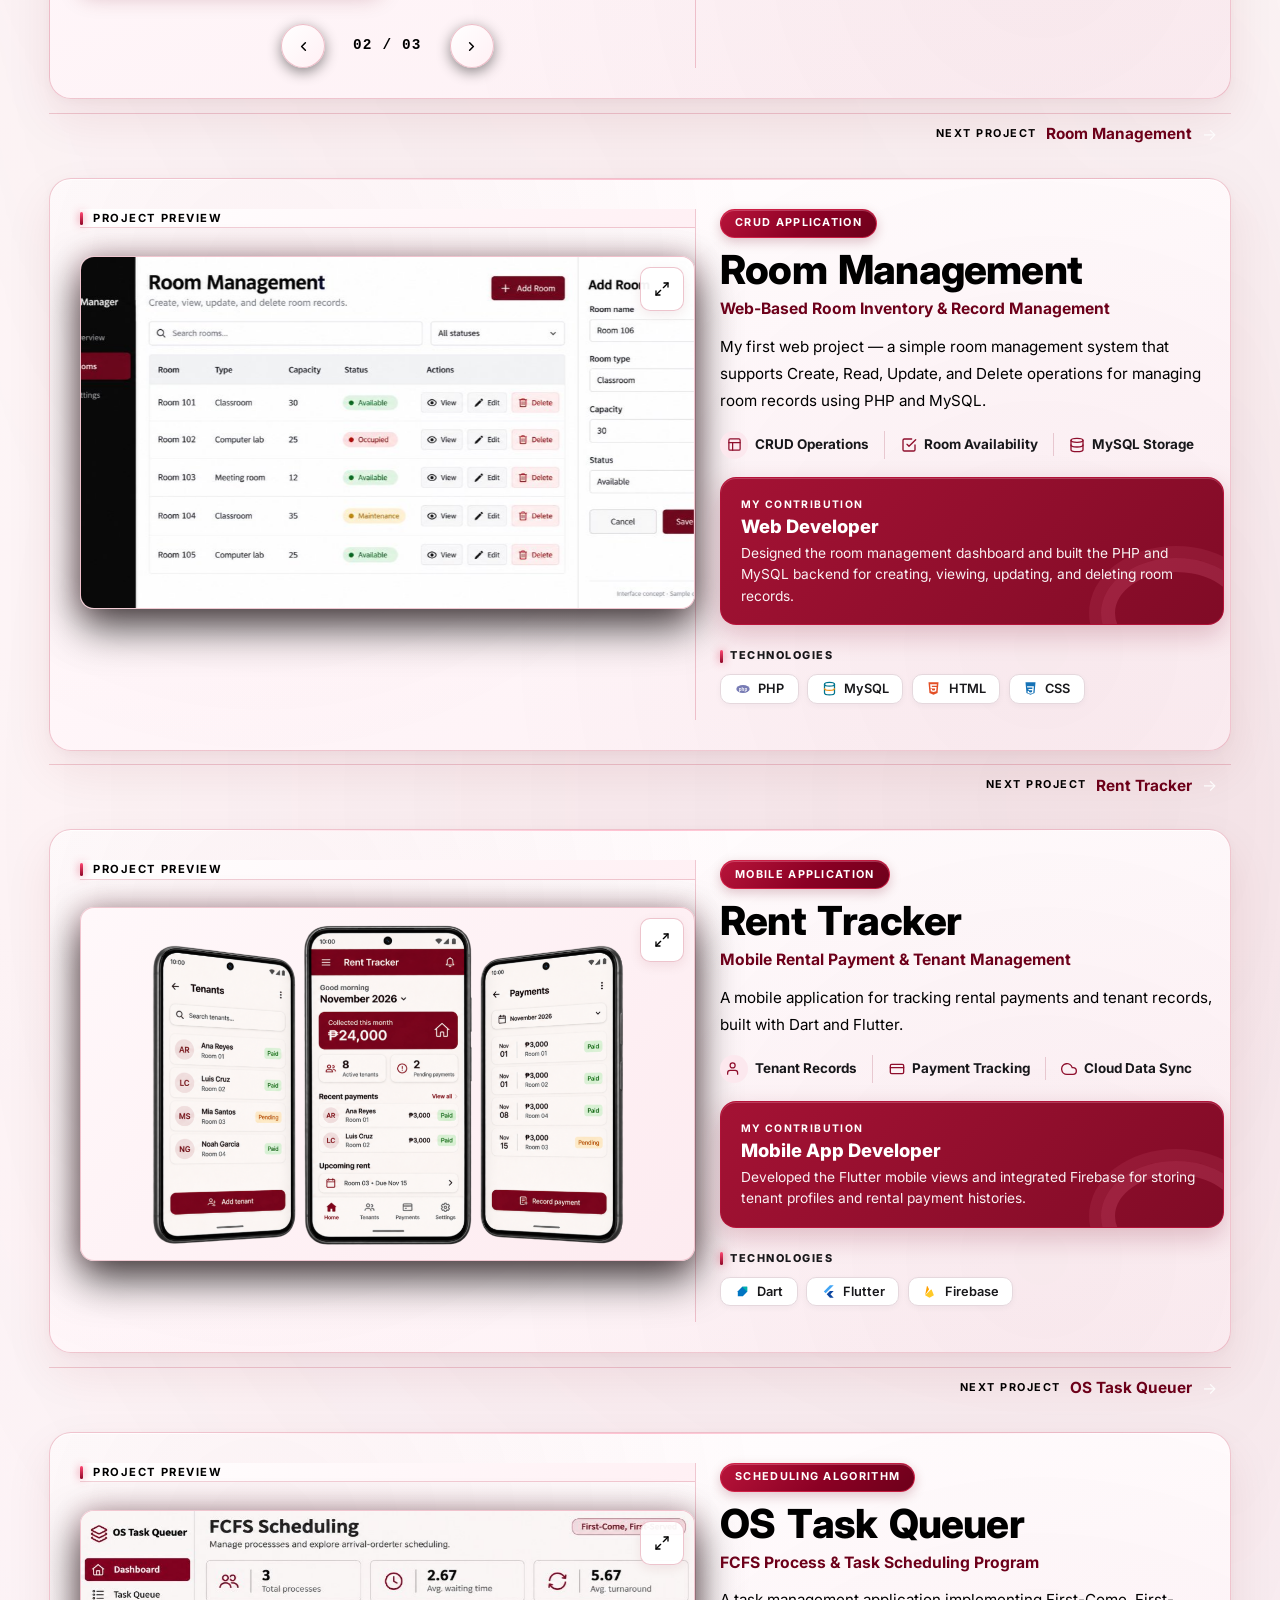
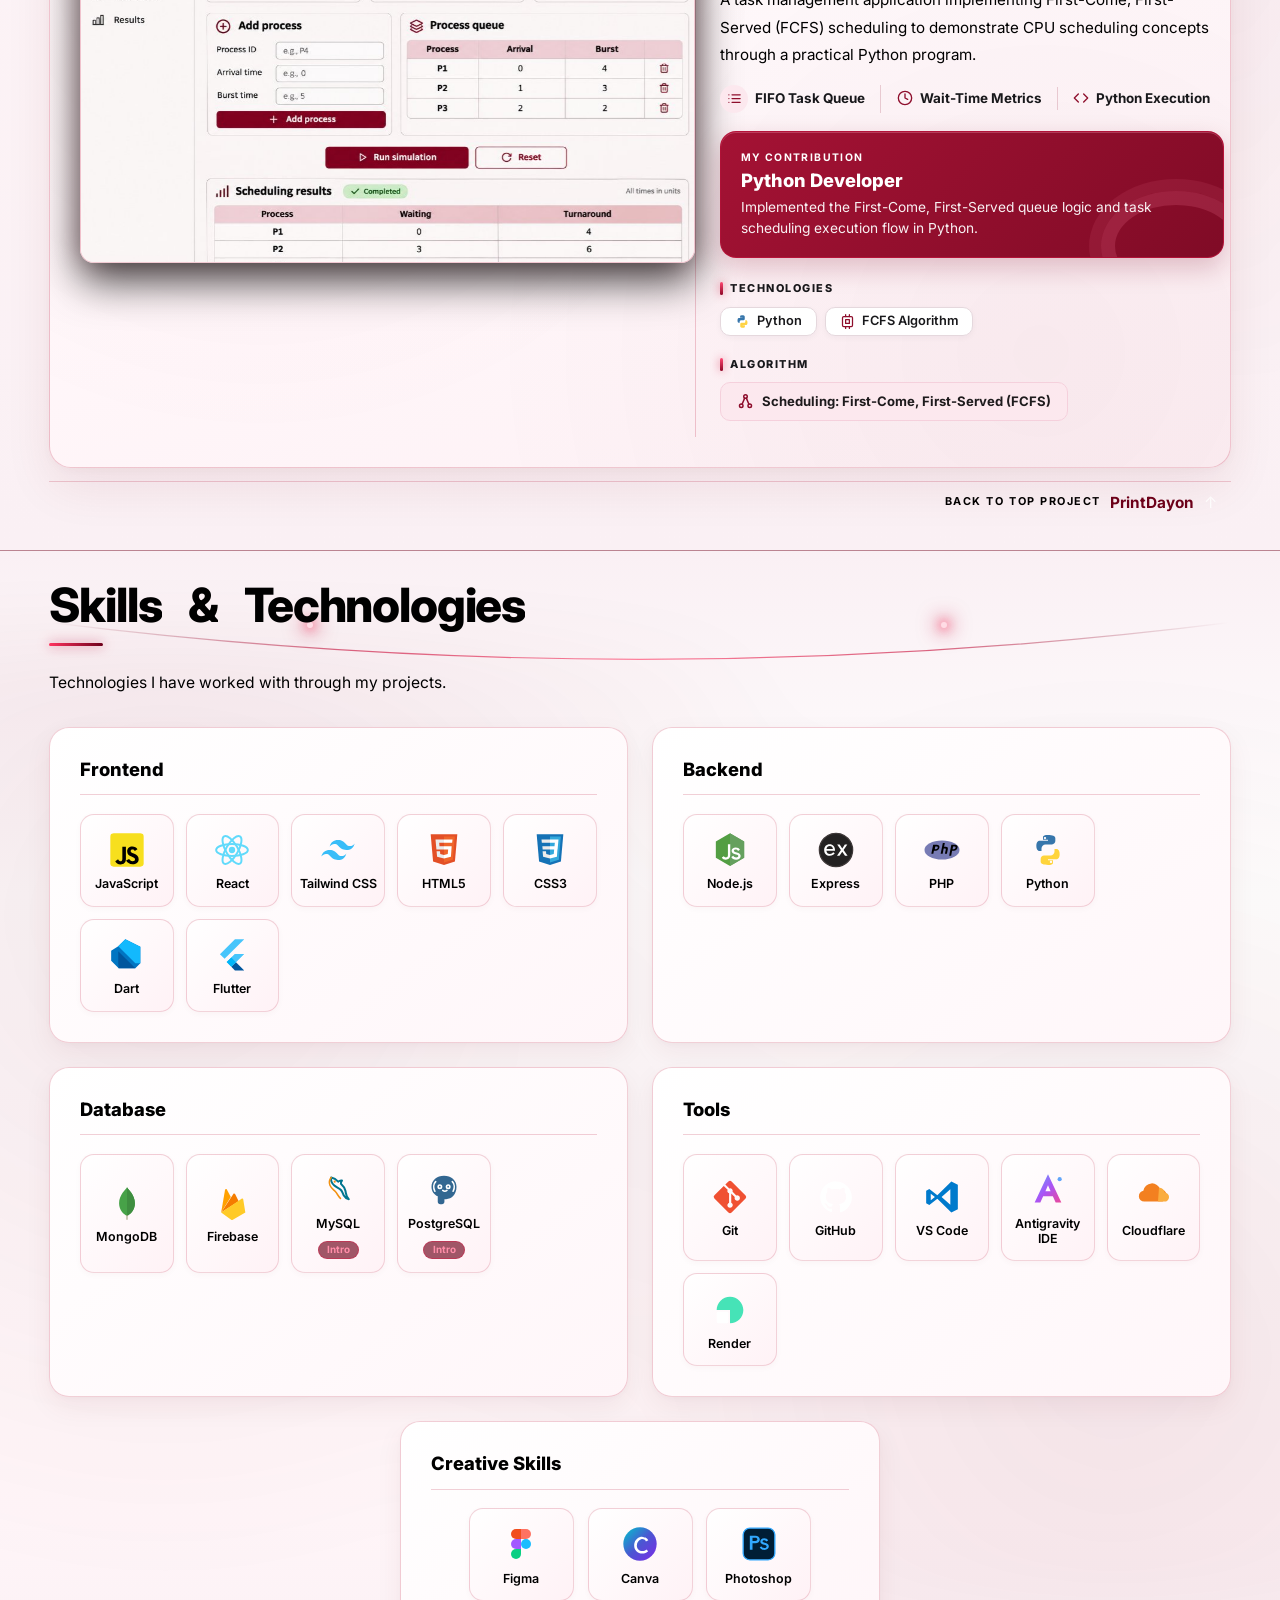
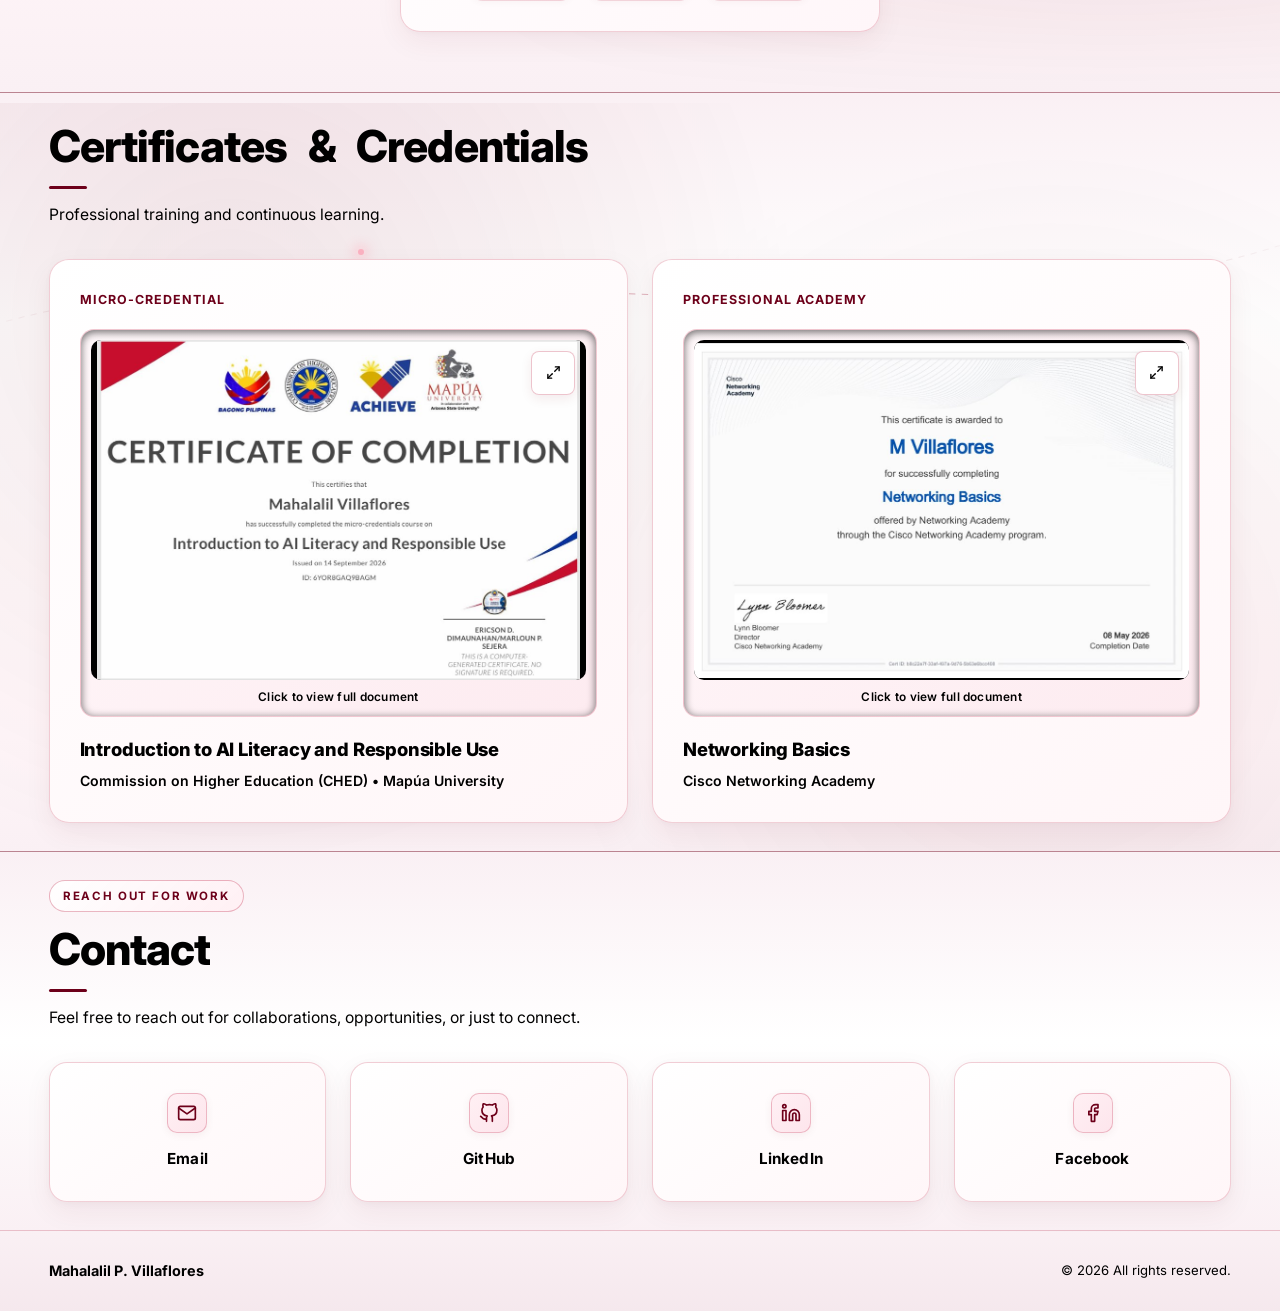
==== commit ab9b2c82: "Restore undulating S-wave hero footer and fix light mode glow shadow" ====
--- a/portfolio/index.html
+++ b/portfolio/index.html
@@ -122,35 +122,55 @@
     </header>
 
     <section class="hero" aria-labelledby="hero-heading">
-      <!-- Layered deep burgundy / crimson sweeping footer wave (edge-to-edge behind portrait) -->
+      <!-- Glowing crimson / deep burgundy undulating footer wave (edge-to-edge behind portrait) -->
       <svg class="hero__wave" viewBox="0 0 1440 220" preserveAspectRatio="none" aria-hidden="true">
         <defs>
           <linearGradient id="heroWaveGrad" x1="0" y1="0" x2="1" y2="0">
-            <stop offset="0" stop-color="#8b0024" stop-opacity="0.85"></stop>
-            <stop offset="0.35" stop-color="#b80d32" stop-opacity="0.95"></stop>
-            <stop offset="1" stop-color="#6d001a" stop-opacity="1"></stop>
+            <stop offset="0" stop-color="#8b0024" stop-opacity="0.55"></stop>
+            <stop offset="0.11" stop-color="#ff1e42" stop-opacity="0.95"></stop>
+            <stop offset="0.17" stop-color="#ffd6e0" stop-opacity="1"></stop>
+            <stop offset="0.24" stop-color="#ff1e42" stop-opacity="0.9"></stop>
+            <stop offset="0.31" stop-color="#ffc2d1" stop-opacity="1"></stop>
+            <stop offset="0.41" stop-color="#d90d34" stop-opacity="0.85"></stop>
+            <stop offset="0.52" stop-color="#6d001a" stop-opacity="0.4"></stop>
+            <stop offset="0.62" stop-color="#d90d34" stop-opacity="0.85"></stop>
+            <stop offset="0.69" stop-color="#ffd6e0" stop-opacity="1"></stop>
+            <stop offset="0.78" stop-color="#ff1e42" stop-opacity="0.88"></stop>
+            <stop offset="0.88" stop-color="#ffd6e0" stop-opacity="1"></stop>
+            <stop offset="0.95" stop-color="#ff1e42" stop-opacity="0.92"></stop>
+            <stop offset="1" stop-color="#9b0828" stop-opacity="0.7"></stop>
+          </linearGradient>
+          <linearGradient id="heroWaveLightLine" x1="0" y1="0" x2="1" y2="0">
+            <stop offset="0" stop-color="#6d001a" stop-opacity="0.75"></stop>
+            <stop offset="0.17" stop-color="#c9184a" stop-opacity="1"></stop>
+            <stop offset="0.31" stop-color="#a80d32" stop-opacity="0.95"></stop>
+            <stop offset="0.52" stop-color="#6d001a" stop-opacity="0.65"></stop>
+            <stop offset="0.69" stop-color="#c9184a" stop-opacity="1"></stop>
+            <stop offset="0.88" stop-color="#a80d32" stop-opacity="0.95"></stop>
+            <stop offset="1" stop-color="#6d001a" stop-opacity="0.8"></stop>
           </linearGradient>
           <linearGradient id="heroWaveFill" x1="0" y1="0" x2="0" y2="1">
-            <stop offset="0" stop-color="#b80d32" stop-opacity="0.55"></stop>
-            <stop offset="1" stop-color="#3a0010" stop-opacity="0.15"></stop>
+            <stop offset="0" stop-color="#d90d34" stop-opacity="0.52"></stop>
+            <stop offset="0.55" stop-color="#6d001a" stop-opacity="0.28"></stop>
+            <stop offset="1" stop-color="#1a0006" stop-opacity="0"></stop>
           </linearGradient>
-          <linearGradient id="heroWaveLight1" x1="0" y1="0" x2="1" y2="1">
-            <stop offset="0" stop-color="#8b0024" stop-opacity="0.35"></stop>
-            <stop offset="0.55" stop-color="#6d001a" stop-opacity="0.55"></stop>
-            <stop offset="1" stop-color="#4a0011" stop-opacity="0.42"></stop>
+          <linearGradient id="heroWaveLight1" x1="0" y1="0" x2="0" y2="1">
+            <stop offset="0" stop-color="#a80d32" stop-opacity="0.38"></stop>
+            <stop offset="0.55" stop-color="#6d001a" stop-opacity="0.22"></stop>
+            <stop offset="1" stop-color="#6d001a" stop-opacity="0.04"></stop>
           </linearGradient>
-          <linearGradient id="heroWaveLight2" x1="0" y1="0" x2="1" y2="1">
-            <stop offset="0" stop-color="#6d001a" stop-opacity="0.52"></stop>
-            <stop offset="0.6" stop-color="#580015" stop-opacity="0.75"></stop>
-            <stop offset="1" stop-color="#3b000e" stop-opacity="0.62"></stop>
+          <linearGradient id="heroWaveLight2" x1="0" y1="0" x2="0" y2="1">
+            <stop offset="0" stop-color="#8b0024" stop-opacity="0.48"></stop>
+            <stop offset="0.65" stop-color="#6d001a" stop-opacity="0.28"></stop>
+            <stop offset="1" stop-color="#4a0011" stop-opacity="0.08"></stop>
           </linearGradient>
         </defs>
-        <path class="hero__wave-fill" d="M0 220 L0 200 C 420 205, 820 150, 1440 40 L1440 220 Z" fill="url(#heroWaveFill)"></path>
-        <path class="hero__wave-light hero__wave-light--back" d="M0 220 L0 200 C 420 205, 820 150, 1440 40 L1440 220 Z" fill="url(#heroWaveLight1)"></path>
-        <path class="hero__wave-light hero__wave-light--front" d="M0 220 L0 214 C 520 214, 900 175, 1440 85 L1440 220 Z" fill="url(#heroWaveLight2)"></path>
-        <path class="hero__wave-line hero__wave-line--glow" d="M0 200 C 420 205, 820 150, 1440 40" stroke="url(#heroWaveGrad)"></path>
-        <path class="hero__wave-line" d="M0 200 C 420 205, 820 150, 1440 40" stroke="url(#heroWaveGrad)"></path>
-        <path class="hero__wave-line hero__wave-line--thin" d="M0 214 C 520 214, 900 175, 1440 85" stroke="url(#heroWaveGrad)"></path>
+        <path class="hero__wave-fill" d="M 0 220 L 0 78 C 110 125, 195 192, 285 188 C 365 184, 415 156, 485 162 C 565 169, 635 215, 730 214 C 830 213, 910 156, 1005 156 C 1090 156, 1140 182, 1210 176 C 1280 170, 1355 138, 1440 126 L 1440 220 Z" fill="url(#heroWaveFill)"></path>
+        <path class="hero__wave-light hero__wave-light--back" d="M 0 220 L 0 78 C 110 125, 195 192, 285 188 C 365 184, 415 156, 485 162 C 565 169, 635 215, 730 214 C 830 213, 910 156, 1005 156 C 1090 156, 1140 182, 1210 176 C 1280 170, 1355 138, 1440 126 L 1440 220 Z" fill="url(#heroWaveLight1)"></path>
+        <path class="hero__wave-light hero__wave-light--front" d="M 0 220 L 0 118 C 130 160, 230 198, 340 178 C 440 160, 520 175, 640 216 C 770 216, 860 182, 970 162 C 1075 144, 1160 186, 1255 168 C 1335 152, 1390 140, 1440 138 L 1440 220 Z" fill="url(#heroWaveLight2)"></path>
+        <path class="hero__wave-line hero__wave-line--glow" d="M 0 78 C 110 125, 195 192, 285 188 C 365 184, 415 156, 485 162 C 565 169, 635 215, 730 214 C 830 213, 910 156, 1005 156 C 1090 156, 1140 182, 1210 176 C 1280 170, 1355 138, 1440 126" stroke="url(#heroWaveGrad)"></path>
+        <path class="hero__wave-line" d="M 0 78 C 110 125, 195 192, 285 188 C 365 184, 415 156, 485 162 C 565 169, 635 215, 730 214 C 830 213, 910 156, 1005 156 C 1090 156, 1140 182, 1210 176 C 1280 170, 1355 138, 1440 126" stroke="url(#heroWaveGrad)"></path>
+        <path class="hero__wave-line hero__wave-line--thin" d="M 0 118 C 130 160, 230 198, 340 178 C 440 160, 520 175, 640 216 C 770 216, 860 182, 970 162 C 1075 144, 1160 186, 1255 168 C 1335 152, 1390 140, 1440 138" stroke="url(#heroWaveGrad)"></path>
       </svg>
 
       <div class="hero__bg-word-mask" aria-hidden="true">
--- a/portfolio/css/style.css
+++ b/portfolio/css/style.css
@@ -547,39 +547,39 @@
   right: 0;
   bottom: 0;
   width: 100%;
-  height: clamp(130px, 22vh, 230px);
+  height: clamp(95px, 15vh, 165px);
   pointer-events: none;
   z-index: 1;
 }
 
 .hero__wave-line {
   fill: none;
-  stroke-width: 2.5;
+  stroke-width: 2.4;
   stroke-linecap: round;
-  stroke-dasharray: 1800;
-  stroke-dashoffset: 1800;
-  animation: heroWaveDraw 2.2s cubic-bezier(0.22, 1, 0.36, 1) 0.6s forwards;
+  stroke-dasharray: 2200;
+  stroke-dashoffset: 2200;
+  animation: heroWaveDraw 2.2s cubic-bezier(0.22, 1, 0.36, 1) 0.5s forwards;
 }
 
 .hero__wave-line--glow {
-  stroke-width: 9;
-  opacity: 0.55;
-  filter: blur(6px);
+  stroke-width: 11;
+  opacity: 0.68;
+  filter: blur(7px);
 }
 
 .hero__wave-line--thin {
-  stroke-width: 1.2;
-  opacity: 0.6;
-  animation-delay: 0.9s;
+  stroke-width: 1.3;
+  opacity: 0.65;
+  animation-delay: 0.8s;
 }
 
 .hero__wave-fill {
   opacity: 0;
-  animation: heroWaveFill 1.6s ease 1.4s forwards, heroWavePulse 5s ease-in-out 3s infinite alternate;
+  animation: heroWaveFill 1.5s ease 1.1s forwards, heroWavePulse 5s ease-in-out 2.6s infinite alternate;
 }
 
 .hero__wave-light {
-  display: block;
+  display: none;
 }
 
 @keyframes heroWaveDraw {
@@ -6633,12 +6633,12 @@
 }
 
 [data-theme="light"] .hero__bg-word {
-  color: #f15179;
+  color: #b80d32;
   filter: none;
 }
 
 [data-theme="light"] .hero__bg-char {
-  background: linear-gradient(180deg, #f15179 0%, #f683a0 45%, #fcc6d5 78%, rgba(255, 246, 249, 0.08) 100%);
+  background: linear-gradient(180deg, #b80d32 0%, #d4284e 42%, #ee829c 78%, rgba(255, 246, 249, 0.08) 100%);
   -webkit-background-clip: text;
   background-clip: text;
   -webkit-text-fill-color: transparent;
@@ -6678,19 +6678,19 @@
 
 [data-theme="light"] .hero__wave {
   display: block !important;
-  height: clamp(130px, 22vh, 230px);
+  height: clamp(95px, 15vh, 165px);
   z-index: 1;
 }
 
 [data-theme="light"] .hero__wave-fill,
-[data-theme="light"] .hero__wave-line--glow {
+[data-theme="light"] .hero__wave-line.hero__wave-line--glow {
   display: none !important;
 }
 
-[data-theme="light"] .hero__wave-line {
+[data-theme="light"] .hero__wave-line:not(.hero__wave-line--glow) {
   display: block !important;
-  stroke: #6d001a;
-  opacity: 0.9;
+  stroke: url(#heroWaveLightLine);
+  opacity: 0.95;
 }
 
 [data-theme="light"] .hero__wave-light {
